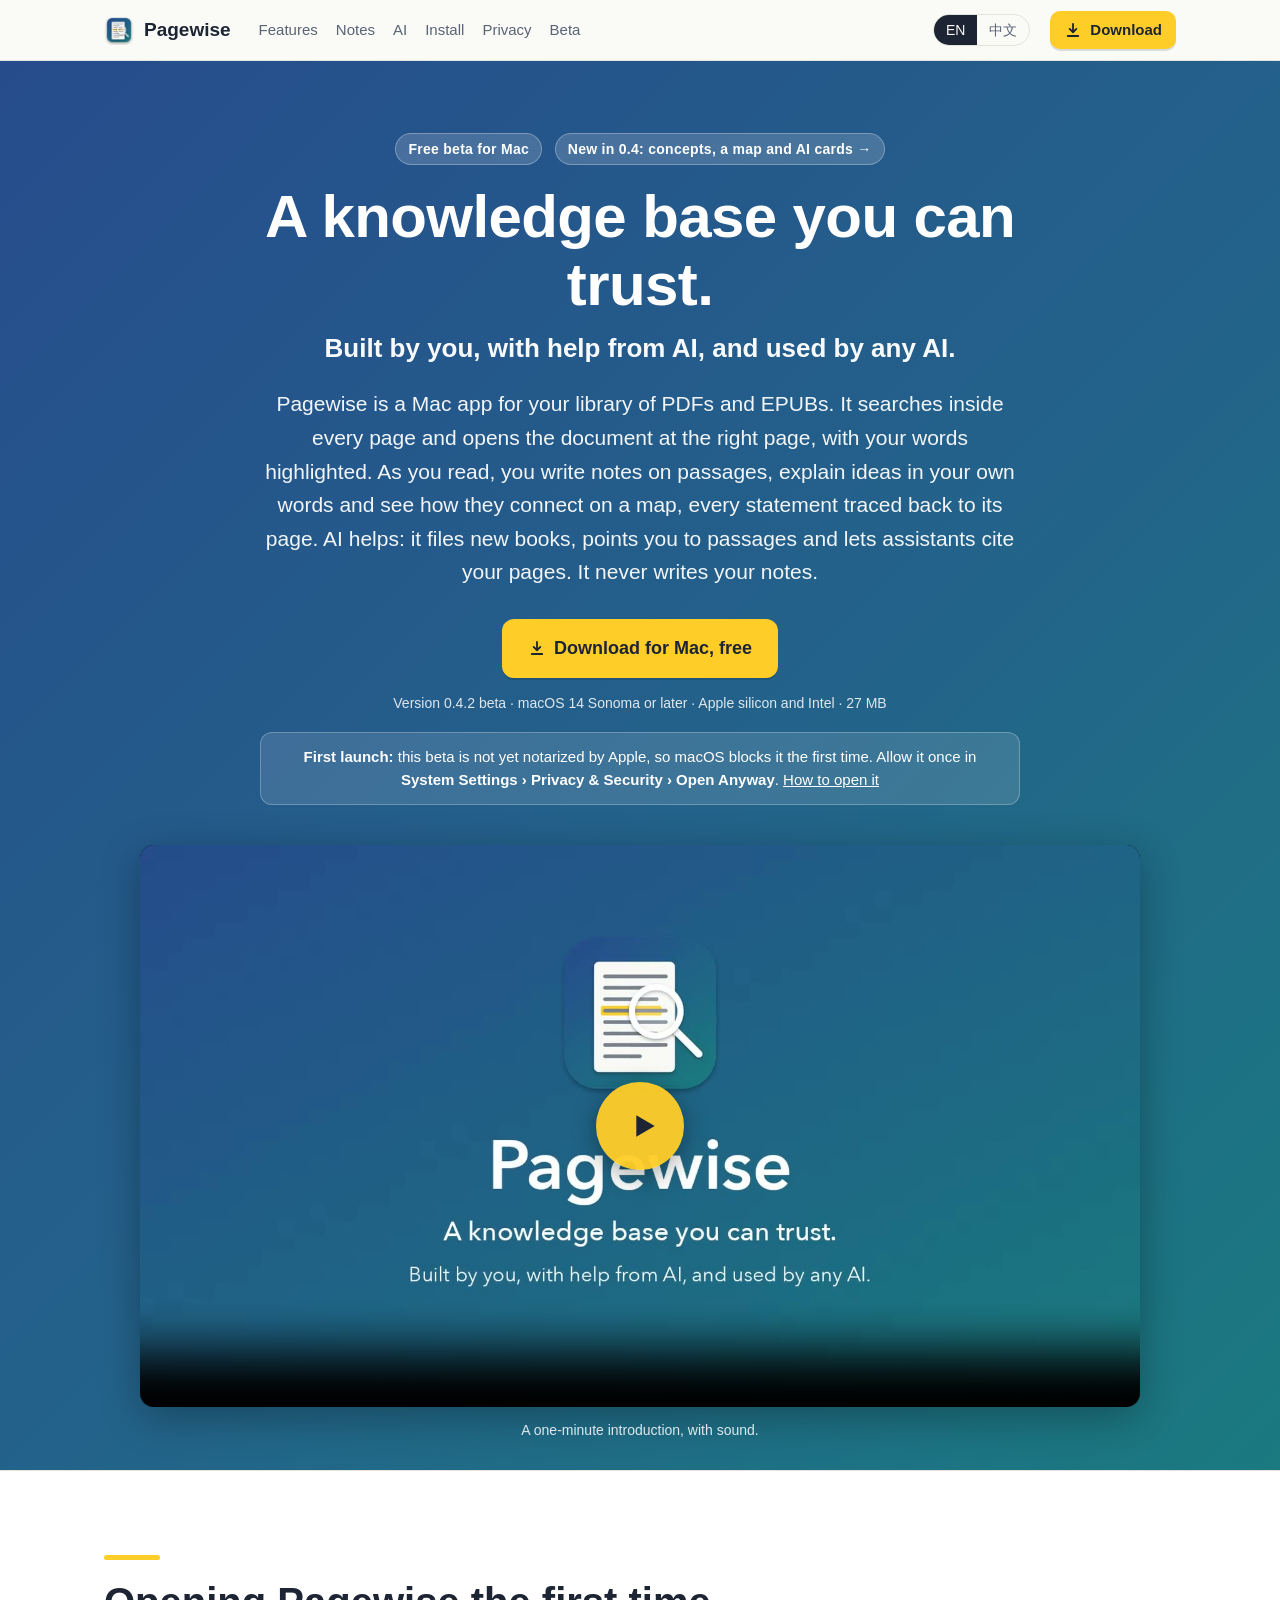
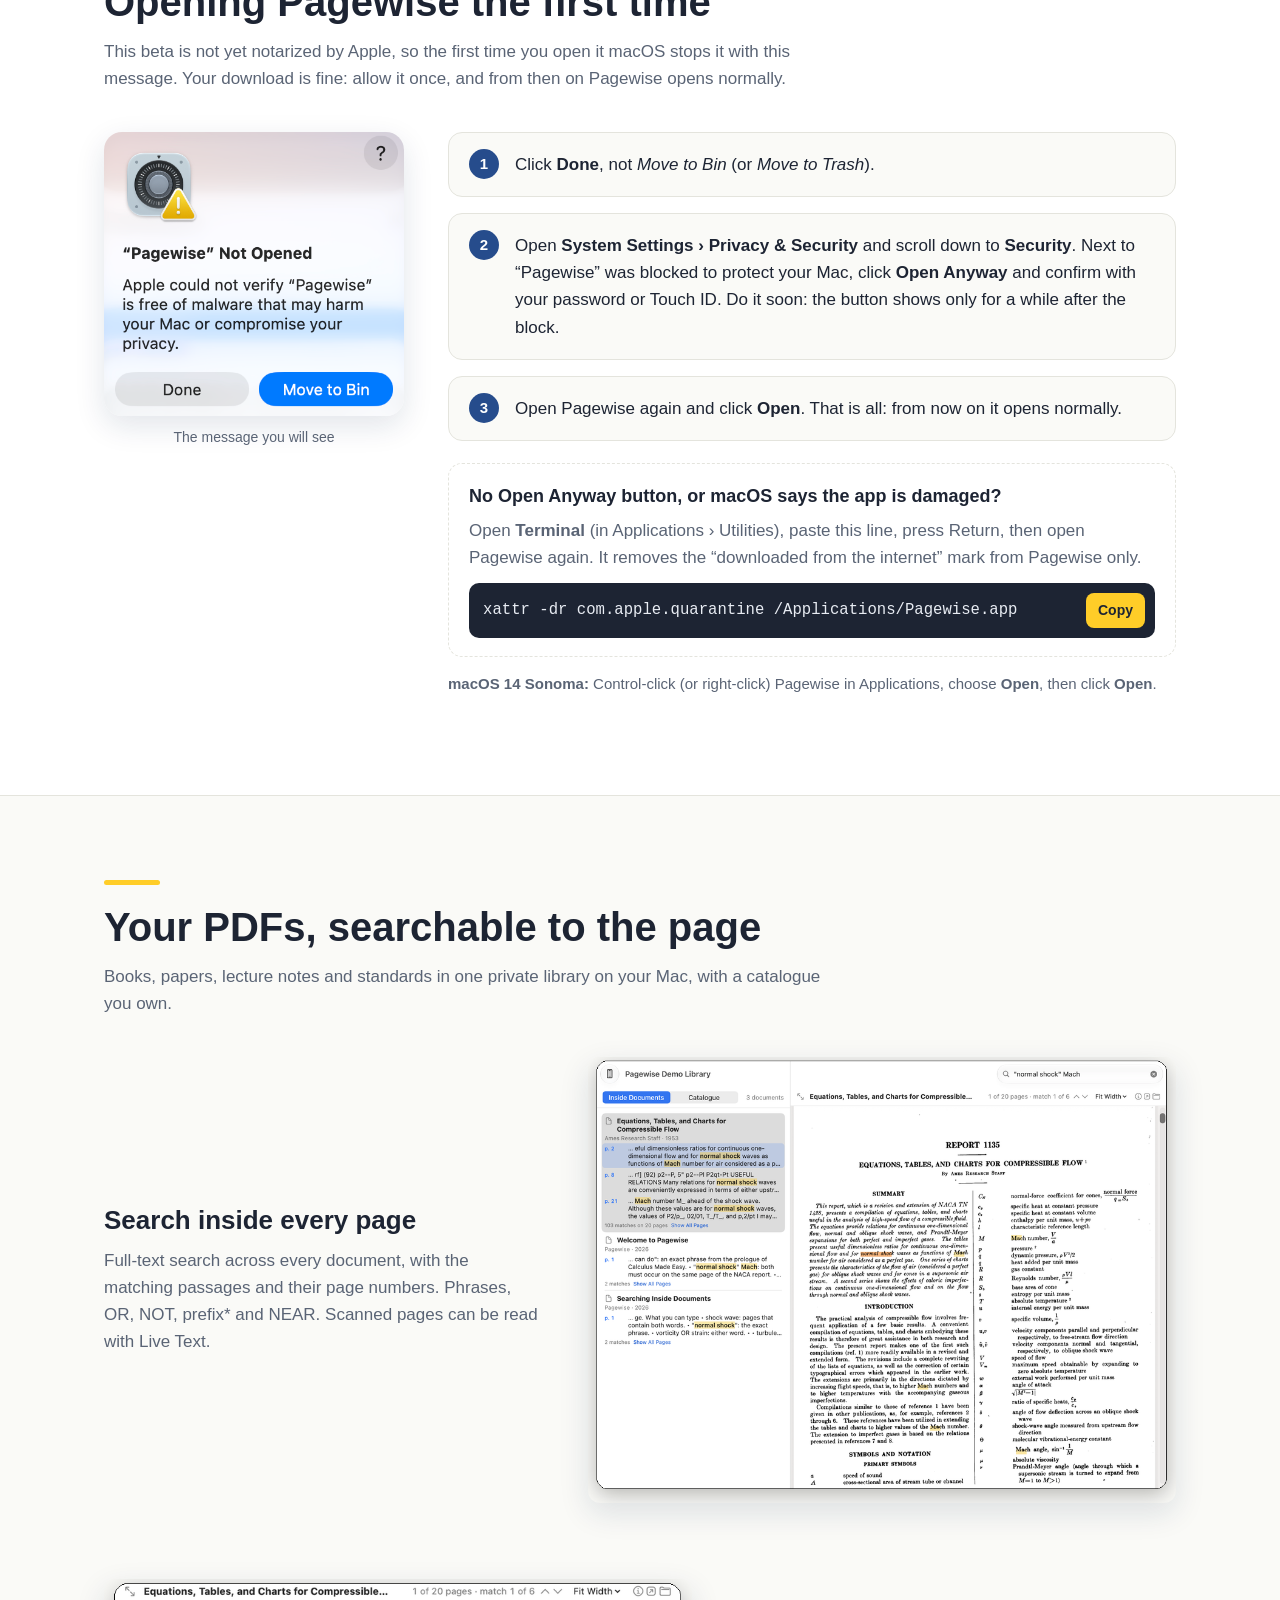
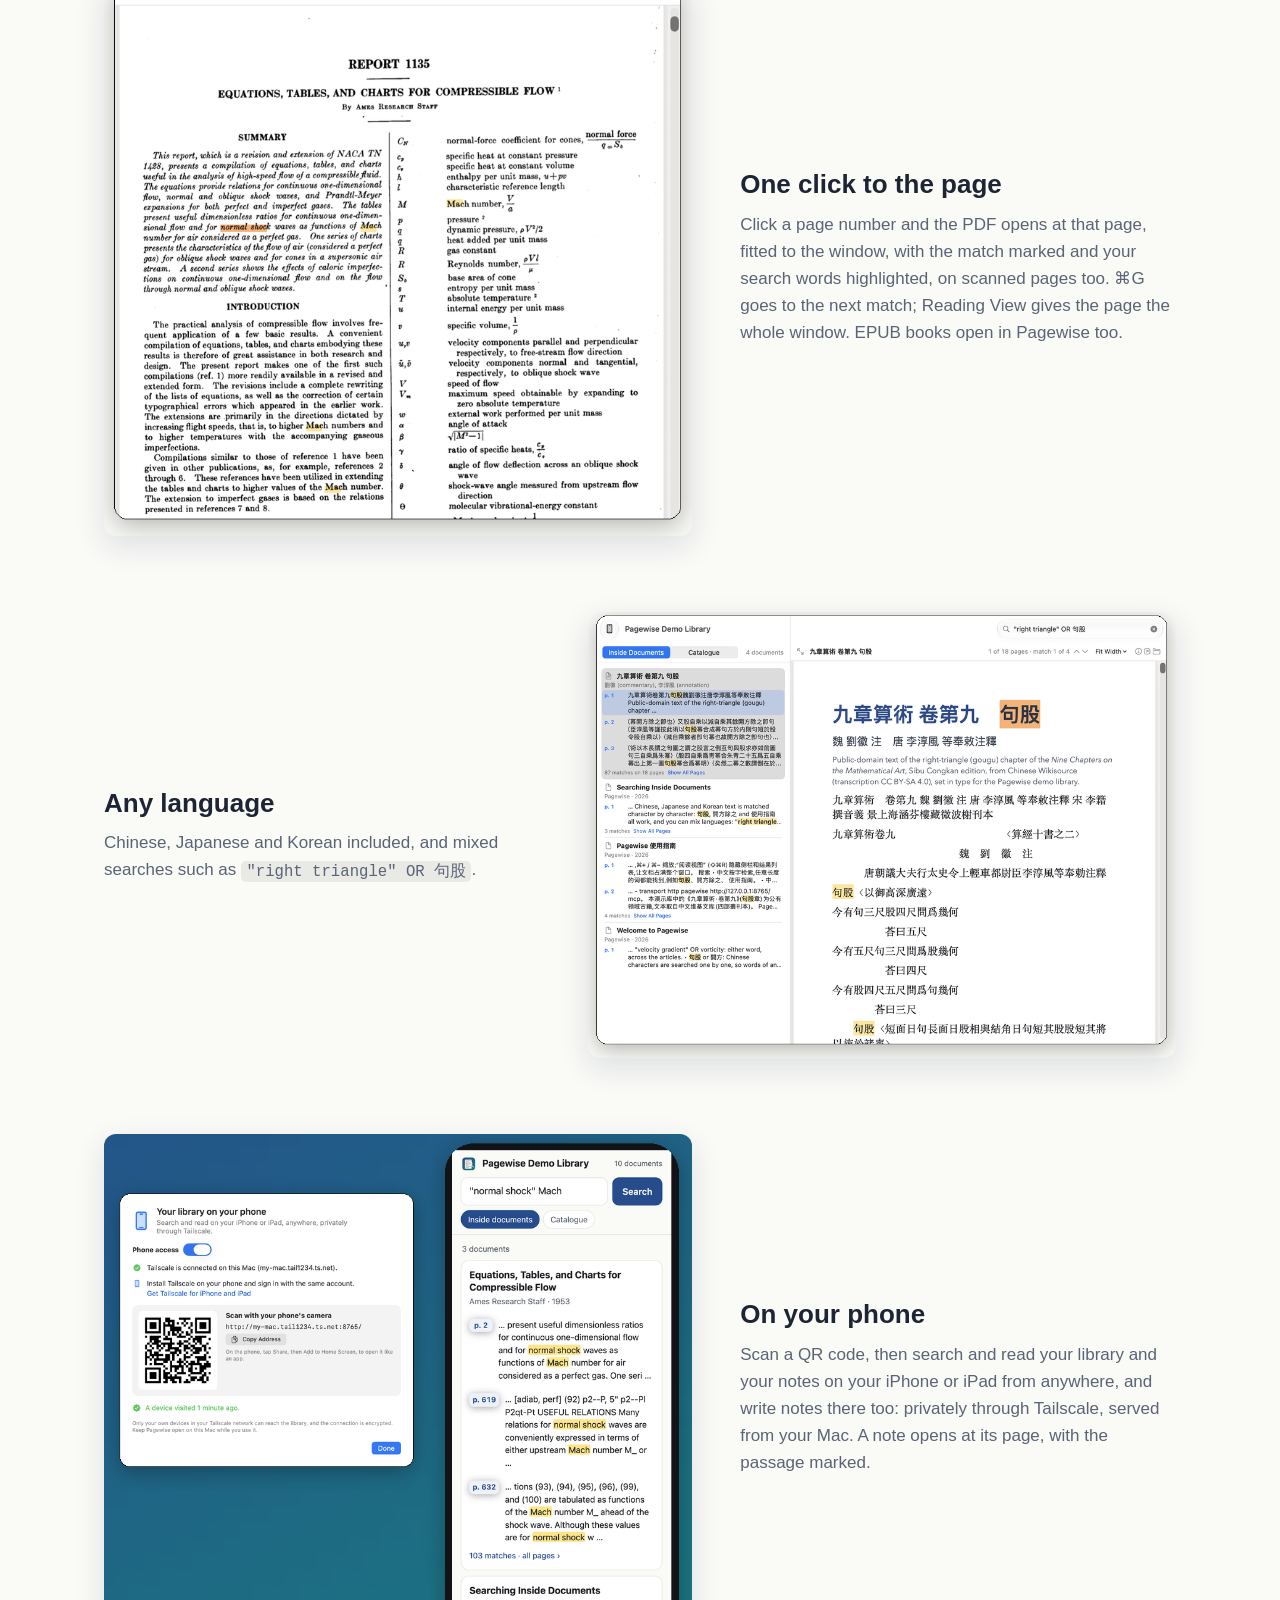
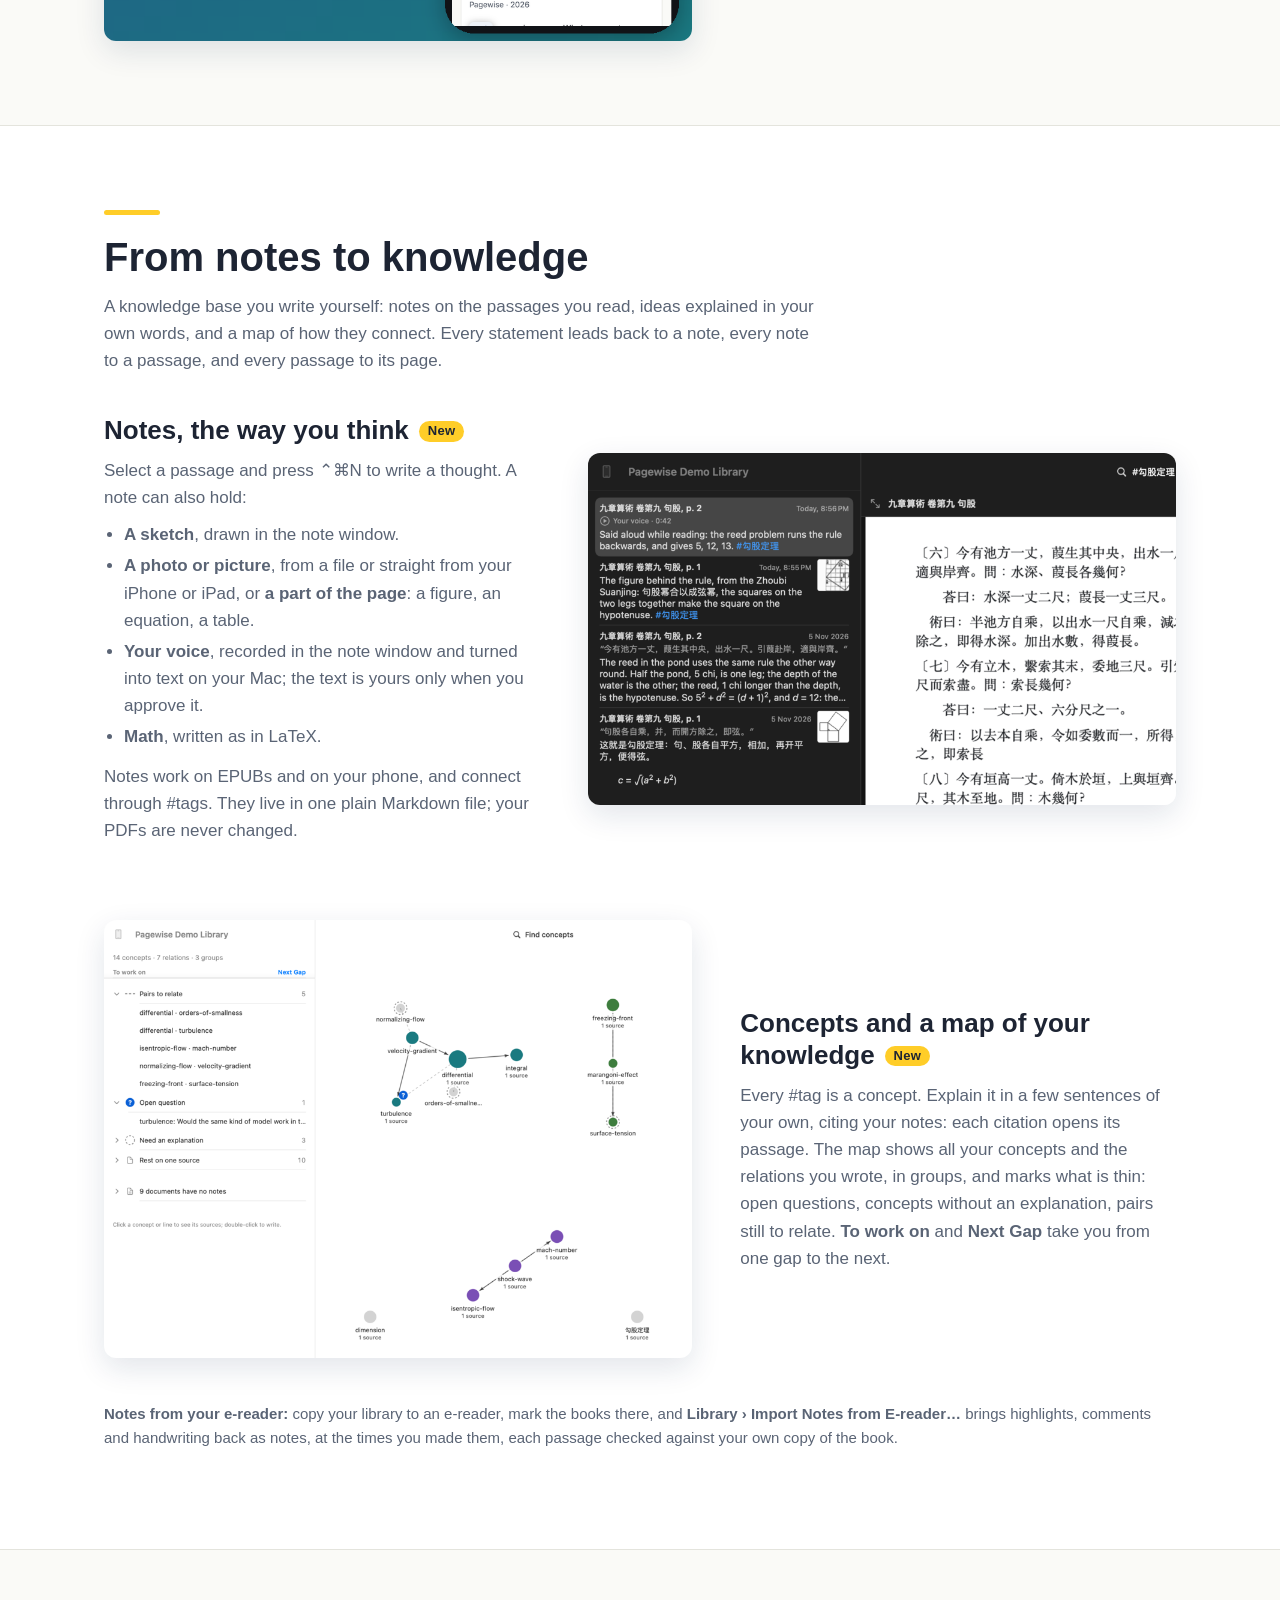
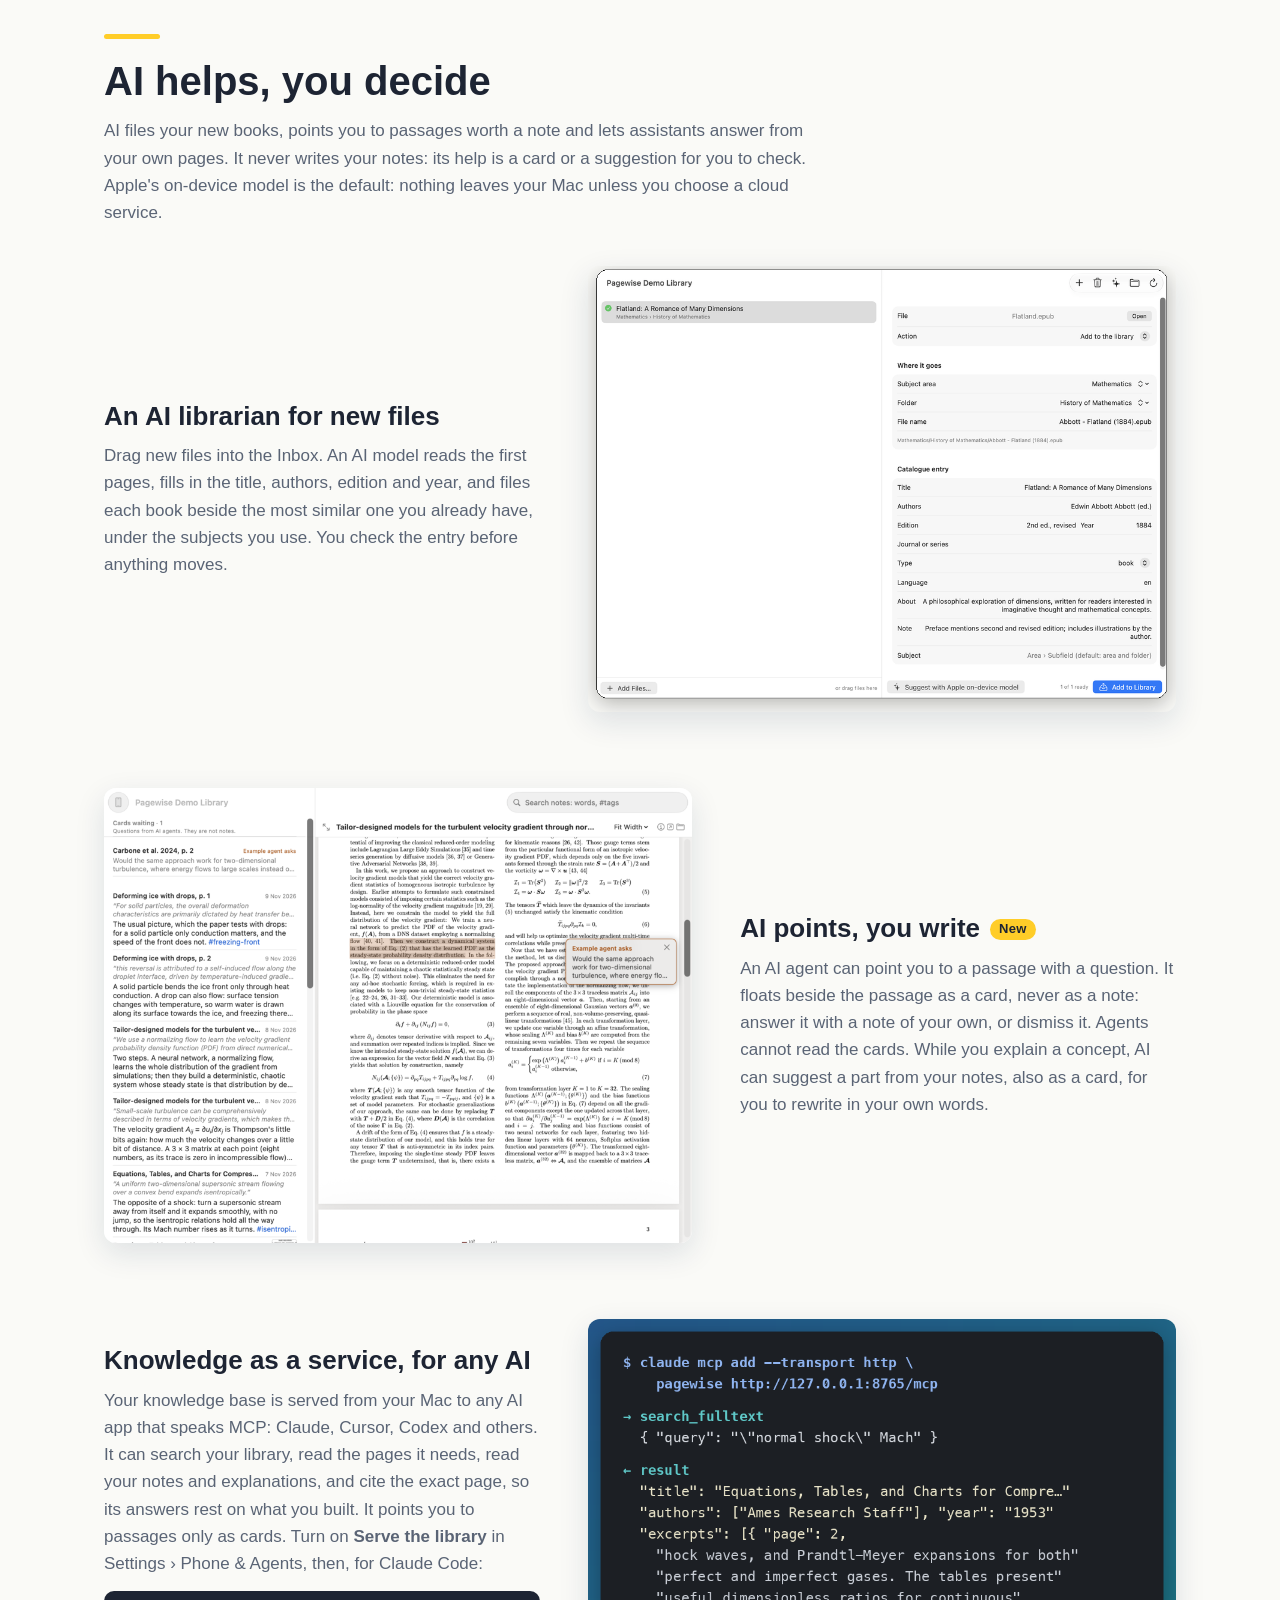
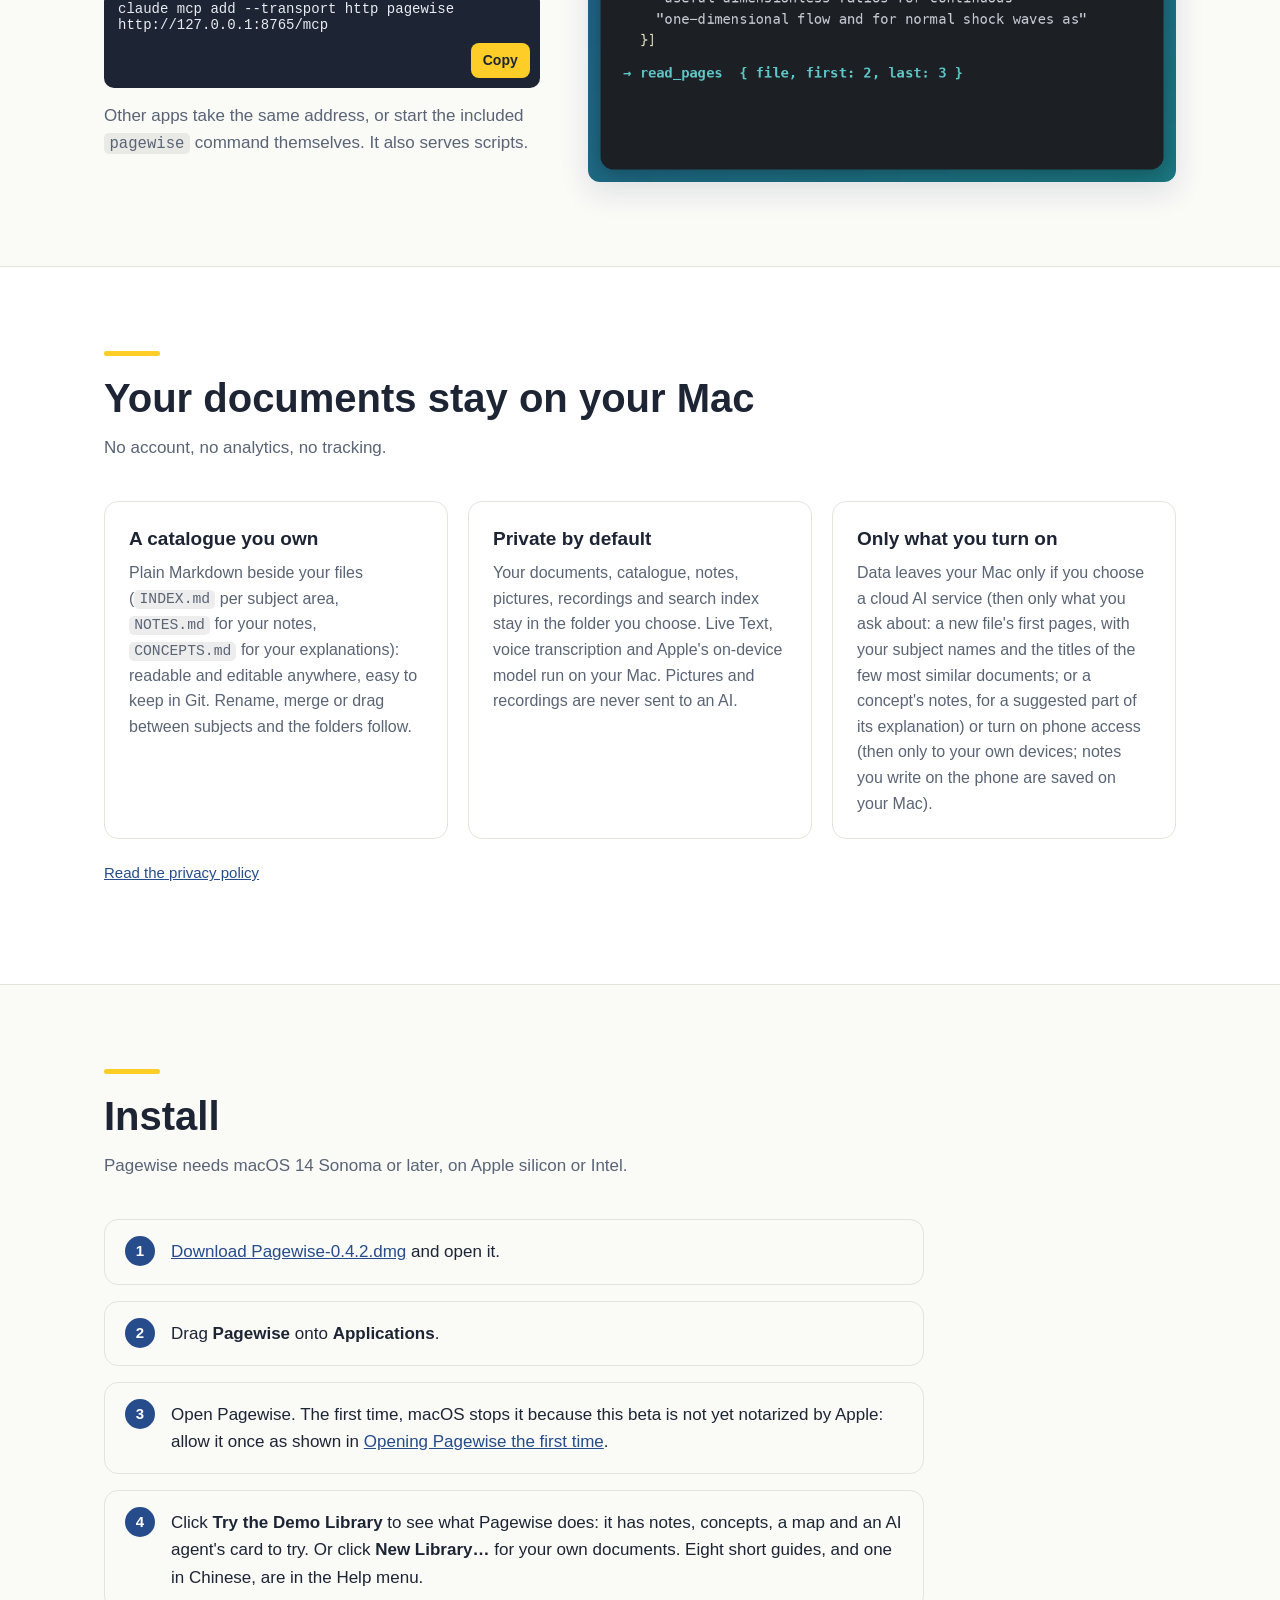
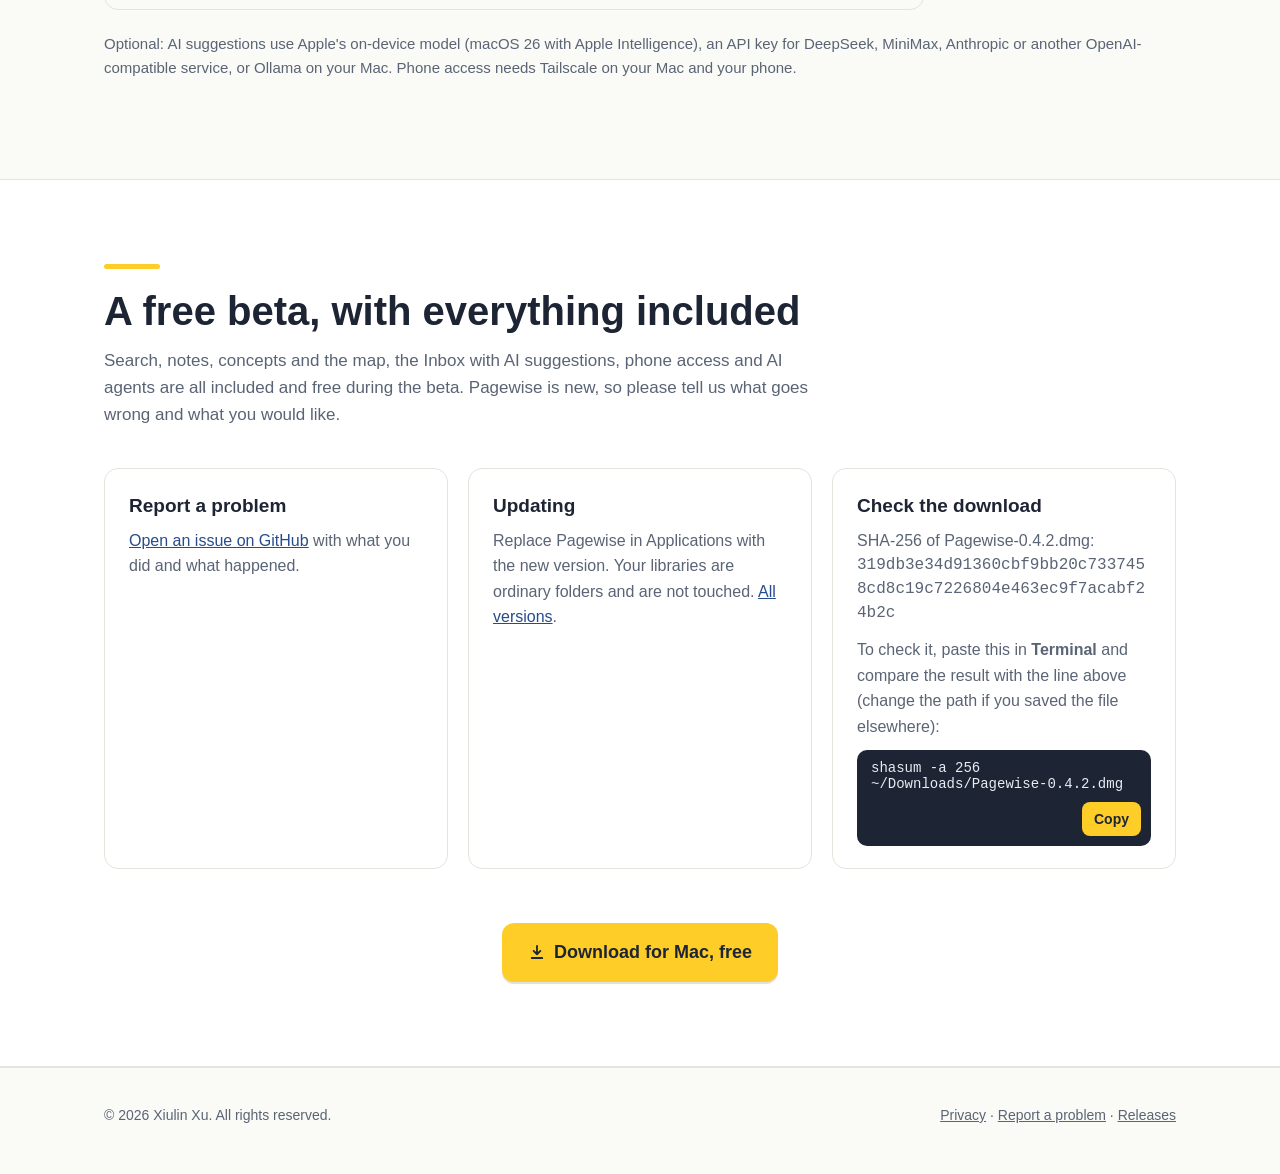
==== index.html @ 561f7417 "Pagewise 0.4.2: download links, version and SHA-256 Co-Authored-By: Claude Opus 5.5 <noreply@anthrop" ====
<!doctype html>
<html lang="en">
<head>
<meta charset="utf-8">
<meta name="viewport" content="width=device-width, initial-scale=1">
<title>Pagewise: a knowledge base you can trust</title>
<meta name="title-en" content="Pagewise: a knowledge base you can trust">
<meta name="title-zh" content="Pagewise：一个值得信赖的知识库">
<meta name="description" content="A free Mac app (beta) for your library of PDFs and EPUBs: search inside every page, write notes on passages, explain ideas in your own words and see them connect on a map, every statement traced to its page. AI helps, but never writes your notes.">
<meta property="og:title" content="Pagewise: a knowledge base you can trust">
<meta property="og:description" content="A free Mac app (beta) for your library of PDFs: search inside every page, write notes, explain ideas in your own words and see them connect on a map. AI helps, but never writes your notes.">
<meta property="og:image" content="https://xxln.github.io/pagewise-app/assets/social-card.png">
<meta property="og:url" content="https://xxln.github.io/pagewise-app/">
<meta name="twitter:card" content="summary_large_image">
<link rel="icon" type="image/png" href="assets/icon-256.png">
<link rel="apple-touch-icon" href="assets/icon-256.png">
<link rel="stylesheet" href="assets/site.css">
<script src="assets/site.js"></script>
</head>
<body>

<header class="top">
  <div class="wrap">
    <a class="brand" href="#"><img src="assets/icon-256.png" alt="">Pagewise</a>
    <nav class="links">
      <a href="#features"><span class="en">Features</span><span class="zh">功能</span></a>
      <a href="#knowledge"><span class="en">Notes</span><span class="zh">笔记</span></a>
      <a href="#ai"><span class="en">AI</span><span class="zh">AI</span></a>
      <a href="#install"><span class="en">Install</span><span class="zh">安装</span></a>
      <a href="#privacy"><span class="en">Privacy</span><span class="zh">隐私</span></a>
      <a href="#beta"><span class="en">Beta</span><span class="zh">测试版</span></a>
    </nav>
    <span class="spacer"></span>
    <span class="lang" role="group" aria-label="Language">
      <button type="button" data-lang="en" aria-pressed="true">EN</button>
      <button type="button" data-lang="zh" aria-pressed="false">中文</button>
    </span>
    <a class="btn" href="https://github.com/xxln/pagewise-app/releases/download/v0.4.2/Pagewise-0.4.2.dmg">
      <svg viewBox="0 0 24 24" fill="none" stroke="currentColor" stroke-width="2.4" stroke-linecap="round" stroke-linejoin="round" aria-hidden="true"><path d="M12 4v11m0 0-4.5-4.5M12 15l4.5-4.5M5 20h14"/></svg>
      <span class="label"><span class="en">Download</span><span class="zh">下载</span></span>
    </a>
  </div>
</header>

<div class="hero">
  <div class="wrap">
    <span class="pill"><span class="en">Free beta for Mac</span><span class="zh">Mac 免费测试版</span></span>
    <a class="pill link" href="#knowledge"><span class="en">New in 0.4: concepts, a map and AI cards →</span><span class="zh">0.4 新功能：概念、知识地图和 AI 卡片 →</span></a>
    <h1>
      <span class="en">A knowledge base you can trust.</span>
      <span class="zh">一个值得信赖的知识库。</span>
    </h1>
    <p class="tagline">
      <span class="en">Built by you, with help from AI, and used by any AI.</span>
      <span class="zh">由你亲手建立，AI 从旁协助，任何 AI 都能使用。</span>
    </p>
    <p class="lead">
      <span class="en">Pagewise is a Mac app for your library of PDFs and EPUBs. It searches inside every page and opens the document at the right page, with your words highlighted. As you read, you write notes on passages, explain ideas in your own words and see how they connect on a map, every statement traced back to its page. AI helps: it files new books, points you to passages and lets assistants cite your pages. It never writes your notes.</span>
      <span class="zh">Pagewise 是一款管理 PDF 和 EPUB 资料库的 Mac 应用：在每一页里全文搜索，点一下就打开到那一页，搜索词高亮显示。阅读时，你在原文旁写下笔记，用自己的话解释概念，在一张地图上看到它们如何相连，每一句话都能追溯到原文那一页。AI 只是协助：为新书编目、把你引向值得一读的段落、让 AI 助手引用你的书页，但从不替你写笔记。</span>
    </p>
    <a class="btn big" href="https://github.com/xxln/pagewise-app/releases/download/v0.4.2/Pagewise-0.4.2.dmg">
      <svg viewBox="0 0 24 24" fill="none" stroke="currentColor" stroke-width="2.4" stroke-linecap="round" stroke-linejoin="round" aria-hidden="true"><path d="M12 4v11m0 0-4.5-4.5M12 15l4.5-4.5M5 20h14"/></svg>
      <span class="en">Download for Mac, free</span><span class="zh">免费下载 Mac 版</span>
    </a>
    <p class="meta">
      <span class="en">Version 0.4.2 beta · macOS 14 Sonoma or later · Apple silicon and Intel · 27 MB</span>
      <span class="zh">版本 0.4.2 测试版 · macOS 14 或更高版本 · Apple 芯片和 Intel · 27 MB</span>
    </p>
    <p class="notice">
      <span class="en"><b>First launch:</b> this beta is not yet notarized by Apple, so macOS blocks it the first time. Allow it once in <b>System Settings › Privacy &amp; Security › Open Anyway</b>. <a href="#open">How to open it</a></span>
      <span class="zh"><b>第一次打开：</b>这个测试版还没有经过 Apple 公证，macOS 第一次会阻止它打开。请在 <b>系统设置 › 隐私与安全性 › 仍要打开</b> 允许一次。<a href="#open">怎么打开</a></span>
    </p>
    <div class="video">
      <video id="intro" poster="assets/intro-poster.jpg" controls playsinline preload="metadata"
             aria-label="A one-minute introduction to Pagewise, with narration">
        <source src="assets/intro.mp4" type="video/mp4">
      </video>
      <button type="button" class="play" aria-label="Play the introduction">
        <svg viewBox="0 0 24 24" aria-hidden="true"><path d="M8 5.5v13l11-6.5z" fill="currentColor"/></svg>
      </button>
    </div>
    <p class="caption"><span class="en">A one-minute introduction, with sound.</span><span class="zh">一分钟介绍视频（英文讲解）。</span></p>
  </div>
</div>

<section id="open" class="alt">
  <div class="wrap">
    <div class="bar"></div>
    <h2><span class="en">Opening Pagewise the first time</span><span class="zh">第一次打开 Pagewise</span></h2>
    <p class="sub">
      <span class="en">This beta is not yet notarized by Apple, so the first time you open it macOS stops it with this message. Your download is fine: allow it once, and from then on Pagewise opens normally.</span>
      <span class="zh">这个测试版还没有经过 Apple 公证，所以第一次打开时，macOS 会显示下面这个提示并阻止它。下载的文件没有问题：允许一次，之后 Pagewise 就能正常打开。</span>
    </p>
    <div class="open-grid">
      <figure class="dialog">
        <img src="assets/macos-not-opened.png" width="492" height="466" loading="lazy"
             alt="macOS message: “Pagewise” Not Opened. Apple could not verify “Pagewise” is free of malware. Buttons: Done, Move to Bin.">
        <figcaption><span class="en">The message you will see</span><span class="zh">你会看到的提示</span></figcaption>
      </figure>
      <div>
        <ol class="steps">
          <li><span class="en">Click <b>Done</b>, not <i>Move to Bin</i> (or <i>Move to Trash</i>).</span>
              <span class="zh">点“完成”，不要点“移到废纸篓”。</span></li>
          <li><span class="en">Open <b>System Settings › Privacy &amp; Security</b> and scroll down to <b>Security</b>. Next to “Pagewise” was blocked to protect your Mac, click <b>Open Anyway</b> and confirm with your password or Touch ID. Do it soon: the button shows only for a while after the block.</span>
              <span class="zh">打开“系统设置 › 隐私与安全性”，向下滚动到“安全性”。在 Pagewise 被阻止的提示旁边点“仍要打开”，用密码或触控 ID 确认。请尽快操作：这个按钮只在被阻止后的一段时间内显示。</span></li>
          <li><span class="en">Open Pagewise again and click <b>Open</b>. That is all: from now on it opens normally.</span>
              <span class="zh">再次打开 Pagewise，点“打开”。这样就好了，之后都能正常打开。</span></li>
        </ol>
        <div class="fallback">
          <h3><span class="en">No Open Anyway button, or macOS says the app is damaged?</span><span class="zh">找不到“仍要打开”，或者提示应用“已损坏”？</span></h3>
          <p><span class="en">Open <b>Terminal</b> (in Applications › Utilities), paste this line, press Return, then open Pagewise again. It removes the “downloaded from the internet” mark from Pagewise only.</span>
             <span class="zh">打开“终端”（在“应用程序 › 实用工具”里），粘贴下面这一行并按回车，然后再打开 Pagewise。它只去掉 Pagewise 的“从互联网下载”标记。</span></p>
          <div class="cmd">
            <code id="unquarantine">xattr -dr com.apple.quarantine /Applications/Pagewise.app</code>
            <button type="button" class="copy" data-copy="unquarantine"><span class="en">Copy</span><span class="zh">复制</span></button>
          </div>
        </div>
        <p class="note"><span class="en"><b>macOS 14 Sonoma:</b> Control-click (or right-click) Pagewise in Applications, choose <b>Open</b>, then click <b>Open</b>.</span>
           <span class="zh"><b>macOS 14：</b>在“应用程序”中按住 Control 点按（或右键点按）Pagewise，选“打开”，再点“打开”。</span></p>
      </div>
    </div>
  </div>
</section>

<section id="features">
  <div class="wrap">
    <div class="bar"></div>
    <h2><span class="en">Your PDFs, searchable to the page</span><span class="zh">你的 PDF，搜到每一页</span></h2>
    <p class="sub">
      <span class="en">Books, papers, lecture notes and standards in one private library on your Mac, with a catalogue you own.</span>
      <span class="zh">书、论文、讲义、标准，都放进你 Mac 上的私人资料库，目录完全归你所有。</span>
    </p>

    <div class="features">
    <div class="feature">
      <div class="text">
        <h3><span class="en">Search inside every page</span><span class="zh">每一页都能搜</span></h3>
        <p><span class="en">Full-text search across every document, with the matching passages and their page numbers. Phrases, OR, NOT, prefix* and NEAR. Scanned pages can be read with Live Text.</span>
           <span class="zh">在所有文档里全文搜索，列出命中的段落和页码。支持短语、OR、NOT、前缀* 和 NEAR。扫描版的页面可以用“实况文本”识别。</span></p>
      </div>
      <img class="shot" src="assets/1-search.png" alt="Search results with highlighted passages and page numbers" loading="lazy" width="969" height="734">
    </div>

    <div class="feature">
      <div class="text">
        <h3><span class="en">One click to the page</span><span class="zh">一点就到那一页</span></h3>
        <p><span class="en">Click a page number and the PDF opens at that page, fitted to the window, with the match marked and your search words highlighted, on scanned pages too. ⌘G goes to the next match; Reading View gives the page the whole window. EPUB books open in Pagewise too.</span>
           <span class="zh">点击页码，PDF 就在那一页打开，页面适合窗口宽度，当前命中标出、搜索词高亮显示，扫描页也一样。⌘G 跳到下一个命中；“阅读视图”让页面占满整个窗口。EPUB 电子书也能在 Pagewise 里直接阅读。</span></p>
      </div>
      <img class="shot" src="assets/2-page.png" alt="A PDF opened at the matching page with the search words highlighted" loading="lazy" width="811" height="769">
    </div>

    <div class="feature">
      <div class="text">
        <h3><span class="en">Any language</span><span class="zh">任何语言</span></h3>
        <p><span class="en">Chinese, Japanese and Korean included, and mixed searches such as <code>"right triangle" OR 句股</code>.</span>
           <span class="zh">中文、日文、韩文都能搜，也能中英混合搜索，例如 <code>"right triangle" OR 句股</code>。</span></p>
      </div>
      <img class="shot" src="assets/3-languages.png" alt="Searching a classical Chinese text" loading="lazy" width="989" height="749">
    </div>

    <div class="feature">
      <div class="text">
        <h3><span class="en">On your phone</span><span class="zh">在手机上用</span></h3>
        <p><span class="en">Scan a QR code, then search and read your library and your notes on your iPhone or iPad from anywhere, and write notes there too: privately through Tailscale, served from your Mac. A note opens at its page, with the passage marked.</span>
           <span class="zh">扫一个二维码，就能在 iPhone 或 iPad 上随时随地搜索和阅读你的资料库和笔记，也能在手机上写笔记：通过 Tailscale 私密连接，由你的 Mac 提供服务。点一条笔记，就打开那一页并标出原文。</span></p>
      </div>
      <img class="shot dark" src="assets/5-phone.png" alt="Phone access set-up and search on an iPhone" loading="lazy" width="940" height="810">
    </div>

    </div>
  </div>
</section>

<section id="knowledge" class="alt">
  <div class="wrap">
    <div class="bar"></div>
    <h2><span class="en">From notes to knowledge</span><span class="zh">从笔记到知识</span></h2>
    <p class="sub">
      <span class="en">A knowledge base you write yourself: notes on the passages you read, ideas explained in your own words, and a map of how they connect. Every statement leads back to a note, every note to a passage, and every passage to its page.</span>
      <span class="zh">由你自己写成的知识库：在读到的原文旁写笔记，用自己的话解释概念，再用一张地图看清它们如何相连。每一句话都能追溯到一条笔记，每条笔记追溯到一段原文，每段原文追溯到它的那一页。</span>
    </p>

    <div class="features">
    <div class="feature">
      <div class="text">
        <h3><span class="en">Notes, the way you think</span><span class="zh">笔记，按你的方式</span><span class="new"><span class="en">New</span><span class="zh">新</span></span></h3>
        <p><span class="en">Select a passage and press ⌃⌘N to write a thought. A note can also hold:</span>
           <span class="zh">选中一段文字，按 ⌃⌘N 写下想法。一条笔记还可以包含：</span></p>
        <ul class="kinds">
          <li><span class="en"><b>A sketch</b>, drawn in the note window.</span><span class="zh"><b>草图</b>：在笔记窗口里直接画。</span></li>
          <li><span class="en"><b>A photo or picture</b>, from a file or straight from your iPhone or iPad, or <b>a part of the page</b>: a figure, an equation, a table.</span><span class="zh"><b>照片或图片</b>：来自文件，或直接用 iPhone、iPad 拍摄；也可以截取<b>页面的一部分</b>：一张图、一个公式、一张表。</span></li>
          <li><span class="en"><b>Your voice</b>, recorded in the note window and turned into text on your Mac; the text is yours only when you approve it.</span><span class="zh"><b>你的声音</b>：在笔记窗口里录音，在你的 Mac 上转写成文字；经你确认后，文字才成为你的笔记。</span></li>
          <li><span class="en"><b>Math</b>, written as in LaTeX.</span><span class="zh"><b>数学公式</b>：按 LaTeX 书写。</span></li>
        </ul>
        <p><span class="en">Notes work on EPUBs and on your phone, and connect through #tags. They live in one plain Markdown file; your PDFs are never changed.</span>
           <span class="zh">EPUB 和手机上也能写笔记，#标签 把它们连起来。所有笔记保存在一个纯 Markdown 文件里，PDF 本身不会被修改。</span></p>
      </div>
      <img class="shot dark" src="assets/7-notes.png" alt="Notes of every kind: a voice note with its play button, a note with a picture, a note with math, and a note with a sketch, beside the page they were written on" loading="lazy" width="980" height="586">
    </div>

    <div class="feature">
      <div class="text">
        <h3><span class="en">Concepts and a map of your knowledge</span><span class="zh">概念与知识地图</span><span class="new"><span class="en">New</span><span class="zh">新</span></span></h3>
        <p><span class="en">Every #tag is a concept. Explain it in a few sentences of your own, citing your notes: each citation opens its passage. The map shows all your concepts and the relations you wrote, in groups, and marks what is thin: open questions, concepts without an explanation, pairs still to relate. <b>To work on</b> and <b>Next Gap</b> take you from one gap to the next.</span>
           <span class="zh">每个 #标签 都是一个概念。用几句自己的话解释它，并引用你的笔记：每条引用都能打开原文。地图显示你的全部概念和你写下的关系，同组同色，并标出理解薄弱之处：尚待回答的问题、还没有解释的概念、尚未写明关系的概念对。“To work on”和“Next Gap”带你逐个处理。</span></p>
      </div>
      <img class="shot" src="assets/8-map.png" alt="The map of concepts in three coloured groups, with the To work on list beside it" loading="lazy" width="980" height="730">
    </div>
    </div>
    <p class="note" style="margin-top:44px">
      <span class="en"><b>Notes from your e-reader:</b> copy your library to an e-reader, mark the books there, and <b>Library › Import Notes from E-reader…</b> brings highlights, comments and handwriting back as notes, at the times you made them, each passage checked against your own copy of the book.</span>
      <span class="zh"><b>从电子阅读器带回笔记：</b>把资料库复制到电子阅读器上，在那里标注，再用“Library › Import Notes from E-reader…”把高亮、批注和手写内容带回来，成为带有原始时间的笔记，每段原文都在你自己的那本书里核对过。</span>
    </p>
  </div>
</section>

<section id="ai">
  <div class="wrap">
    <div class="bar"></div>
    <h2><span class="en">AI helps, you decide</span><span class="zh">AI 协助，由你决定</span></h2>
    <p class="sub">
      <span class="en">AI files your new books, points you to passages worth a note and lets assistants answer from your own pages. It never writes your notes: its help is a card or a suggestion for you to check. Apple's on-device model is the default: nothing leaves your Mac unless you choose a cloud service.</span>
      <span class="zh">AI 帮你给新书编目，把你引向值得写笔记的段落，还让 AI 助手根据你自己的书页回答问题。它从不替你写笔记：它的帮助总是一张卡片或一条建议，由你来核对。默认使用 Apple 本机模型：除非你选择云端服务，否则数据不会离开你的 Mac。</span>
    </p>

    <div class="features">
    <div class="feature">
      <div class="text">
        <h3><span class="en">An AI librarian for new files</span><span class="zh">新文件交给 AI 编目</span></h3>
        <p><span class="en">Drag new files into the Inbox. An AI model reads the first pages, fills in the title, authors, edition and year, and files each book beside the most similar one you already have, under the subjects you use. You check the entry before anything moves.</span>
           <span class="zh">把新文件拖进收件箱。AI 模型阅读前几页，填好书名、作者、版次和年份，并把每本书放到你库里最相似的那本书旁边，沿用你已有的学科。文件移动之前，你都可以检查条目。</span></p>
      </div>
      <img class="shot" src="assets/4-inbox.png" alt="The Inbox with a suggested catalogue entry" loading="lazy" width="989" height="749">
    </div>

    <div class="feature">
      <div class="text">
        <h3><span class="en">AI points, you write</span><span class="zh">AI 指出，由你来写</span><span class="new"><span class="en">New</span><span class="zh">新</span></span></h3>
        <p><span class="en">An AI agent can point you to a passage with a question. It floats beside the passage as a card, never as a note: answer it with a note of your own, or dismiss it. Agents cannot read the cards. While you explain a concept, AI can suggest a part from your notes, also as a card, for you to rewrite in your own words.</span>
           <span class="zh">AI 助手可以把你引向一段原文，并提出一个问题。它显示为浮在原文旁的一张卡片，而不是笔记：你可以用自己的笔记回答它，或者把它关掉。AI 助手读不到这些卡片。你解释一个概念时，AI 也可以根据你的笔记建议其中的一部分，同样显示为卡片，由你用自己的话重写。</span></p>
      </div>
      <img class="shot" src="assets/9-cards.png" alt="An AI agent's card floating beside its passage on a PDF page, with the question it asks" loading="lazy" width="980" height="758">
    </div>

    <div class="feature">
      <div class="text">
        <h3><span class="en">Knowledge as a service, for any AI</span><span class="zh">知识即服务，任何 AI 都能用</span></h3>
        <p><span class="en">Your knowledge base is served from your Mac to any AI app that speaks MCP: Claude, Cursor, Codex and others. It can search your library, read the pages it needs, read your notes and explanations, and cite the exact page, so its answers rest on what you built. It points you to passages only as cards. Turn on <b>Serve the library</b> in Settings › Phone &amp; Agents, then, for Claude Code:</span>
           <span class="zh">你的知识库由你的 Mac 提供给任何支持 MCP 的 AI 应用：Claude、Cursor、Codex 等。它能搜索你的资料库、阅读需要的页面、读你的笔记和解释，并注明出处到页，让它的回答建立在你亲手建立的知识之上。它只能以卡片的形式把你引向某段原文。在“设置 › Phone &amp; Agents”中打开 <b>Serve the library</b>，然后在 Claude Code 中运行：</span></p>
        <div class="cmd">
          <code id="mcp">claude mcp add --transport http pagewise http://127.0.0.1:8765/mcp</code>
          <button type="button" class="copy" data-copy="mcp"><span class="en">Copy</span><span class="zh">复制</span></button>
        </div>
        <p><span class="en">Other apps take the same address, or start the included <code>pagewise</code> command themselves. It also serves scripts.</span>
           <span class="zh">其他应用填写同一个地址即可，也可以自己启动附带的 <code>pagewise</code> 命令；脚本同样可以使用它。</span></p>
      </div>
      <img class="shot dark" src="assets/6-agents.png" alt="An AI assistant calling Pagewise's search tool" loading="lazy" width="940" height="740">
    </div>
    </div>
  </div>
</section>

<section id="privacy" class="alt">
  <div class="wrap">
    <div class="bar"></div>
    <h2><span class="en">Your documents stay on your Mac</span><span class="zh">你的文档留在你的 Mac 上</span></h2>
    <p class="sub"><span class="en">No account, no analytics, no tracking.</span><span class="zh">无需账号，没有统计，不追踪。</span></p>
    <div class="cards">
      <div class="card">
        <h3><span class="en">A catalogue you own</span><span class="zh">目录归你所有</span></h3>
        <p><span class="en">Plain Markdown beside your files (<code>INDEX.md</code> per subject area, <code>NOTES.md</code> for your notes, <code>CONCEPTS.md</code> for your explanations): readable and editable anywhere, easy to keep in Git. Rename, merge or drag between subjects and the folders follow.</span>
           <span class="zh">纯 Markdown 文件就放在你的文件旁边（每个学科一个 <code>INDEX.md</code>，笔记在 <code>NOTES.md</code>，概念解释在 <code>CONCEPTS.md</code>）：任何地方都能读、能改，也方便用 Git 保存。在学科之间重命名、合并或拖动，文件夹也跟着改。</span></p>
      </div>
      <div class="card">
        <h3><span class="en">Private by default</span><span class="zh">默认就是私密的</span></h3>
        <p><span class="en">Your documents, catalogue, notes, pictures, recordings and search index stay in the folder you choose. Live Text, voice transcription and Apple's on-device model run on your Mac. Pictures and recordings are never sent to an AI.</span>
           <span class="zh">文档、目录、笔记、图片、录音和搜索索引都留在你选择的文件夹里。“实况文本”、语音转写和 Apple 本机模型都在你的 Mac 上运行。图片和录音从不发送给 AI。</span></p>
      </div>
      <div class="card">
        <h3><span class="en">Only what you turn on</span><span class="zh">只在你开启时</span></h3>
        <p><span class="en">Data leaves your Mac only if you choose a cloud AI service (then only what you ask about: a new file's first pages, with your subject names and the titles of the few most similar documents; or a concept's notes, for a suggested part of its explanation) or turn on phone access (then only to your own devices; notes you write on the phone are saved on your Mac).</span>
           <span class="zh">只有你选用云端 AI 服务（只发送你所询问的内容：新文件的前几页，以及学科名称和最相似的几本文档的标题；或在你请 AI 建议解释的一部分时，这个概念的笔记），或开启手机访问（只发送到你自己的设备；在手机上写的笔记保存在你的 Mac 上）时，才会有数据离开你的 Mac。</span></p>
      </div>
    </div>
    <p class="note" style="margin-top:22px"><a href="privacy.html"><span class="en">Read the privacy policy</span><span class="zh">阅读隐私政策</span></a></p>
  </div>
</section>

<section id="install">
  <div class="wrap">
    <div class="bar"></div>
    <h2><span class="en">Install</span><span class="zh">安装</span></h2>
    <p class="sub"><span class="en">Pagewise needs macOS 14 Sonoma or later, on Apple silicon or Intel.</span><span class="zh">需要 macOS 14 或更高版本，Apple 芯片或 Intel 均可。</span></p>
    <ol class="steps">
      <li><span class="en"><a href="https://github.com/xxln/pagewise-app/releases/download/v0.4.2/Pagewise-0.4.2.dmg">Download Pagewise-0.4.2.dmg</a> and open it.</span>
          <span class="zh"><a href="https://github.com/xxln/pagewise-app/releases/download/v0.4.2/Pagewise-0.4.2.dmg">下载 Pagewise-0.4.2.dmg</a> 并打开。</span></li>
      <li><span class="en">Drag <b>Pagewise</b> onto <b>Applications</b>.</span><span class="zh">把 <b>Pagewise</b> 拖到 <b>应用程序</b>（Applications）。</span></li>
      <li><span class="en">Open Pagewise. The first time, macOS stops it because this beta is not yet notarized by Apple: allow it once as shown in <a href="#open">Opening Pagewise the first time</a>.</span>
          <span class="zh">打开 Pagewise。因为这个测试版还没有经过 Apple 公证，第一次打开时 macOS 会阻止它：按 <a href="#open">第一次打开 Pagewise</a> 里的步骤允许一次即可。</span></li>
      <li><span class="en">Click <b>Try the Demo Library</b> to see what Pagewise does: it has notes, concepts, a map and an AI agent's card to try. Or click <b>New Library…</b> for your own documents. Eight short guides, and one in Chinese, are in the Help menu.</span>
          <span class="zh">先点 <b>Try the Demo Library</b> 看看示例资料库：里面有笔记、概念、知识地图和一张 AI 助手的卡片。或者点 <b>New Library…</b> 管理你自己的文档。“帮助”菜单里有八篇简短的英文指南和一篇中文指南。</span></li>
    </ol>
    <p class="note" style="margin-top:22px">
      <span class="en">Optional: AI suggestions use Apple's on-device model (macOS 26 with Apple Intelligence), an API key for DeepSeek, MiniMax, Anthropic or another OpenAI-compatible service, or Ollama on your Mac. Phone access needs Tailscale on your Mac and your phone.</span>
      <span class="zh">可选：AI 建议可以用 Apple 本机模型（需 macOS 26 和 Apple 智能），也可以用 DeepSeek、MiniMax、Anthropic 或其他兼容 OpenAI 接口的服务（需你自己的 API 密钥），或在 Mac 上运行的 Ollama。手机访问需要在 Mac 和手机上都安装 Tailscale。</span>
    </p>
  </div>
</section>

<section id="beta" class="alt">
  <div class="wrap">
    <div class="bar"></div>
    <h2><span class="en">A free beta, with everything included</span><span class="zh">免费测试版，全部功能都包含</span></h2>
    <p class="sub">
      <span class="en">Search, notes, concepts and the map, the Inbox with AI suggestions, phone access and AI agents are all included and free during the beta. Pagewise is new, so please tell us what goes wrong and what you would like.</span>
      <span class="zh">搜索、笔记、概念和知识地图、带 AI 建议的收件箱、手机访问和 AI 助手，测试期间全部免费。Pagewise 还很新，遇到问题或有想法，欢迎告诉我们。</span>
    </p>
    <div class="cards">
      <div class="card">
        <h3><span class="en">Report a problem</span><span class="zh">反馈问题</span></h3>
        <p><span class="en"><a href="https://github.com/xxln/pagewise-app/issues">Open an issue on GitHub</a> with what you did and what happened.</span>
           <span class="zh"><a href="https://github.com/xxln/pagewise-app/issues">在 GitHub 上提交问题</a>，写下你做了什么、出现了什么情况。</span></p>
      </div>
      <div class="card">
        <h3><span class="en">Updating</span><span class="zh">更新</span></h3>
        <p><span class="en">Replace Pagewise in Applications with the new version. Your libraries are ordinary folders and are not touched. <a href="https://github.com/xxln/pagewise-app/releases">All versions</a>.</span>
           <span class="zh">用新版本替换“应用程序”中的 Pagewise 即可，你的资料库是普通文件夹，不受影响。<a href="https://github.com/xxln/pagewise-app/releases">所有版本</a>。</span></p>
      </div>
      <div class="card">
        <h3><span class="en">Check the download</span><span class="zh">核对下载文件</span></h3>
        <p><span class="en">SHA-256 of Pagewise-0.4.2.dmg:</span><span class="zh">Pagewise-0.4.2.dmg 的 SHA-256：</span></p>
        <p class="hash">319db3e34d91360cbf9bb20c7337458cd8c19c7226804e463ec9f7acabf24b2c</p>
        <p><span class="en">To check it, paste this in <b>Terminal</b> and compare the result with the line above (change the path if you saved the file elsewhere):</span>
           <span class="zh">核对方法：在“终端”里粘贴下面这一行，把结果和上面那一行比较（如果文件不在“下载”文件夹里，请改成实际路径）：</span></p>
        <div class="cmd">
          <code id="checksum">shasum -a 256 ~/Downloads/Pagewise-0.4.2.dmg</code>
          <button type="button" class="copy" data-copy="checksum"><span class="en">Copy</span><span class="zh">复制</span></button>
        </div>
      </div>
    </div>
    <div class="cta" style="margin-top:44px">
      <a class="btn big" href="https://github.com/xxln/pagewise-app/releases/download/v0.4.2/Pagewise-0.4.2.dmg">
        <svg viewBox="0 0 24 24" fill="none" stroke="currentColor" stroke-width="2.4" stroke-linecap="round" stroke-linejoin="round" aria-hidden="true"><path d="M12 4v11m0 0-4.5-4.5M12 15l4.5-4.5M5 20h14"/></svg>
        <span class="en">Download for Mac, free</span><span class="zh">免费下载 Mac 版</span>
      </a>
    </div>
  </div>
</section>

<footer>
  <div class="wrap">
    <span>
      <span class="en">© 2026 Xiulin Xu. All rights reserved.</span>
      <span class="zh">© 2026 Xiulin Xu。保留所有权利。</span>
    </span>
    <span>
      <a href="privacy.html"><span class="en">Privacy</span><span class="zh">隐私政策</span></a> ·
      <a href="https://github.com/xxln/pagewise-app/issues"><span class="en">Report a problem</span><span class="zh">反馈问题</span></a> ·
      <a href="https://github.com/xxln/pagewise-app/releases"><span class="en">Releases</span><span class="zh">版本</span></a>
    </span>
  </div>
</footer>
</body>
</html>
---- assets/site.css ----
/* Pagewise site. Colours from the app's branding. */
:root {
  --blue: #264c8c;
  --teal: #1a7a80;
  --yellow: #ffcd28;
  --ink: #1d2433;
  --muted: #5a6475;
  --bg: #fafaf7;
  --card: #ffffff;
  --line: #e4e4dd;
  --shadow: 0 10px 30px rgba(20, 40, 80, 0.12);
  --radius: 14px;
}
@media (prefers-color-scheme: dark) {
  :root {
    --ink: #e8ecf3;
    --muted: #a3adbd;
    --bg: #11161f;
    --card: #19202c;
    --line: #2a3342;
    --shadow: 0 10px 30px rgba(0, 0, 0, 0.45);
  }
}
* { box-sizing: border-box; }
html { scroll-behavior: smooth; }
body {
  margin: 0;
  background: var(--bg);
  color: var(--ink);
  font: 17px/1.6 -apple-system, BlinkMacSystemFont, "SF Pro Text", "Helvetica Neue", "PingFang SC", "Hiragino Sans GB", "Microsoft YaHei", sans-serif;
  -webkit-font-smoothing: antialiased;
}
html[lang="zh-Hans"] body { line-height: 1.75; }
a { color: var(--blue); }
@media (prefers-color-scheme: dark) { a { color: #7fb2ff; } }
img, video { max-width: 100%; height: auto; display: block; }
code { font: 0.92em ui-monospace, "SF Mono", Menlo, monospace; background: rgba(127, 127, 127, 0.14); padding: 0.1em 0.35em; border-radius: 5px; }

/* one language at a time */
html[lang="en"] .zh, html[lang="zh-Hans"] .en { display: none !important; }

.wrap { max-width: 1120px; margin: 0 auto; padding: 0 24px; }

/* header */
header.top {
  position: sticky; top: 0; z-index: 10;
  background: color-mix(in srgb, var(--bg) 88%, transparent);
  backdrop-filter: saturate(160%) blur(12px);
  -webkit-backdrop-filter: saturate(160%) blur(12px);
  border-bottom: 1px solid var(--line);
}
header.top .wrap { display: flex; align-items: center; gap: 20px; height: 60px; }
.brand { display: flex; align-items: center; gap: 10px; font-weight: 700; font-size: 19px; color: var(--ink); text-decoration: none; }
.brand img { width: 30px; height: 30px; border-radius: 7px; }
nav.links { display: flex; gap: 18px; margin-left: 8px; }
nav.links a { color: var(--muted); text-decoration: none; font-size: 15px; }
nav.links a:hover { color: var(--ink); }
.spacer { flex: 1; }
.lang { display: inline-flex; border: 1px solid var(--line); border-radius: 999px; overflow: hidden; }
.lang button { border: 0; background: transparent; color: var(--muted); font: inherit; font-size: 14px; padding: 4px 12px; cursor: pointer; white-space: nowrap; }
.lang button[aria-pressed="true"] { background: var(--ink); color: var(--bg); }

.btn {
  display: inline-flex; align-items: center; gap: 8px;
  padding: 10px 18px; border-radius: 10px; border: 0;
  background: var(--yellow); color: #1d2433 !important;
  font-weight: 650; text-decoration: none; white-space: nowrap;
  box-shadow: 0 2px 0 rgba(0, 0, 0, 0.12);
}
.btn:hover { filter: brightness(1.04); }
.btn.big { padding: 15px 26px; font-size: 18px; border-radius: 12px; }
.btn svg { width: 18px; height: 18px; }
header .btn { padding: 7px 14px; font-size: 15px; }

/* hero */
.hero {
  background: linear-gradient(135deg, var(--blue) 0%, #23638a 55%, var(--teal) 100%);
  color: #fff; padding: 72px 0 0; overflow: hidden;
}
.hero .wrap { text-align: center; }
.pill { display: inline-block; font-size: 14px; font-weight: 600; letter-spacing: 0.02em; padding: 4px 12px; border-radius: 999px; background: rgba(255, 255, 255, 0.16); border: 1px solid rgba(255, 255, 255, 0.28); }
.hero h1 { font-size: clamp(34px, 5.6vw, 60px); line-height: 1.12; margin: 18px auto 14px; max-width: 900px; letter-spacing: -0.01em; }
.hero p.tagline { font-size: clamp(19px, 2.5vw, 26px); font-weight: 600; max-width: 800px; margin: -4px auto 18px; opacity: 0.97; }
.hero p.lead { font-size: clamp(17px, 2.1vw, 21px); max-width: 760px; margin: 0 auto 30px; opacity: 0.94; }
.meta { font-size: 14px; opacity: 0.85; margin: 14px 0 6px; }
.notice { max-width: 760px; margin: 18px auto 0; padding: 12px 16px; border-radius: 12px; background: rgba(255, 255, 255, 0.12); border: 1px solid rgba(255, 255, 255, 0.25); font-size: 15px; line-height: 1.55; }
.notice a { color: #fff; }
.caption { font-size: 14px; opacity: 0.85; margin: 12px 0 0; padding-bottom: 28px; }
.video { position: relative; margin: 40px auto 0; max-width: 1000px; border-radius: 14px; overflow: hidden; box-shadow: 0 10px 40px rgba(0, 0, 0, 0.3); background: #000; }
.video .play { position: absolute; inset: 0; margin: auto; width: 88px; height: 88px; border-radius: 50%; border: 0; cursor: pointer;
  background: rgba(255, 205, 40, 0.95); color: #1d2433; display: grid; place-items: center; box-shadow: 0 6px 24px rgba(0, 0, 0, 0.35); }
.video .play svg { width: 40px; height: 40px; margin-left: 6px; }
.video .play:hover { transform: scale(1.05); }
.video.playing .play { display: none; }
.video video { width: 100%; height: auto; }

/* sections */
section { padding: 84px 0; }
section h2 { font-size: clamp(28px, 3.6vw, 40px); line-height: 1.2; margin: 0 0 12px; }
.bar { width: 56px; height: 5px; background: var(--yellow); border-radius: 3px; margin-bottom: 18px; }
.sub { color: var(--muted); max-width: 720px; margin: 0 0 40px; }

.feature { display: grid; grid-template-columns: minmax(0, 1fr) minmax(0, 1.35fr); gap: 48px; align-items: center; margin: 0 0 76px; }
.feature > * { min-width: 0; }
.feature:last-child { margin-bottom: 0; }
.features .feature:nth-child(even) { grid-template-columns: minmax(0, 1.35fr) minmax(0, 1fr); }
.features .feature:nth-child(even) .text { order: 2; }
.feature h3 { font-size: 26px; margin: 0 0 10px; line-height: 1.25; }
.feature p { margin: 0; color: var(--muted); }
.feature ul.kinds { margin: 10px 0 12px; padding-left: 20px; color: var(--muted); }
.feature ul.kinds li { margin: 4px 0; }
.shot { border-radius: 12px; box-shadow: var(--shadow); background: var(--card); }
.shot.dark { background: transparent; }

.cards { display: grid; grid-template-columns: repeat(3, minmax(0, 1fr)); gap: 20px; }
.card { background: var(--card); border: 1px solid var(--line); border-radius: var(--radius); padding: 22px 24px; }
.card h3 { margin: 0 0 6px; font-size: 19px; }
.card p { margin: 0; color: var(--muted); font-size: 16px; }

.alt { background: var(--card); border-top: 1px solid var(--line); border-bottom: 1px solid var(--line); }

ol.steps { counter-reset: s; list-style: none; padding: 0; margin: 0; display: grid; gap: 16px; max-width: 820px; }
ol.steps > li { counter-increment: s; position: relative; padding: 18px 20px 18px 66px; background: var(--bg); border: 1px solid var(--line); border-radius: var(--radius); }
ol.steps > li::before { content: counter(s); position: absolute; left: 20px; top: 16px; width: 30px; height: 30px; border-radius: 50%; background: var(--blue); color: #fff; font-weight: 700; display: grid; place-items: center; font-size: 15px; }
ol.steps ul { margin: 8px 0 0; padding-left: 20px; }
ol.steps li li { margin: 6px 0; }
.note { font-size: 15px; color: var(--muted); }
.hash { font: 13px/1.5 ui-monospace, "SF Mono", Menlo, monospace; word-break: break-all; color: var(--muted); }

.cta { text-align: center; }
.cta .btn { margin-top: 10px; }

footer { padding: 36px 0 48px; color: var(--muted); font-size: 14px; border-top: 1px solid var(--line); }
footer .wrap { display: flex; flex-wrap: wrap; gap: 10px 24px; justify-content: space-between; }
footer a { color: var(--muted); }

/* privacy page */
.doc { max-width: 760px; padding: 56px 24px 80px; margin: 0 auto; }
.doc h1 { font-size: 38px; margin: 0 0 6px; }
.doc h2 { font-size: 22px; margin: 36px 0 8px; }
.doc .updated { color: var(--muted); margin-top: 0; }

.open-grid { display: grid; grid-template-columns: minmax(0, 300px) minmax(0, 1fr); gap: 44px; align-items: start; }
.dialog { margin: 0; text-align: center; }
.dialog img { border-radius: 18px; box-shadow: var(--shadow); margin: 0 auto; }
.dialog figcaption { color: var(--muted); font-size: 14px; margin-top: 10px; }
.fallback { margin-top: 22px; padding: 18px 20px; border: 1px dashed var(--line); border-radius: var(--radius); }
.fallback h3 { margin: 0 0 6px; font-size: 18px; }
.fallback p { margin: 0 0 12px; color: var(--muted); }
.cmd { display: flex; gap: 10px; align-items: center; background: #1d2433; color: #e8ecf3; border-radius: 10px; padding: 10px 10px 10px 14px; }
.cmd code { background: none; color: inherit; padding: 0; flex: 1; min-width: 0; overflow-x: auto; white-space: nowrap; }
.cmd .copy { border: 0; border-radius: 8px; padding: 6px 12px; background: var(--yellow); color: #1d2433; font: inherit; font-size: 14px; font-weight: 600; cursor: pointer; }
/* A command in a narrow card: the command wraps at its spaces and the Copy button sits under it. */
.card .cmd { flex-wrap: wrap; margin-top: 10px; }
.card .cmd code { white-space: normal; overflow-wrap: anywhere; flex-basis: 100%; font-size: 14px; }
.card .cmd .copy { margin-left: auto; }
.card .hash + p { margin-top: 12px; }

@media (max-width: 860px) {
  .open-grid { grid-template-columns: minmax(0, 1fr); gap: 24px; }
  .dialog img { max-width: 280px; }
  nav.links { display: none; }
  .feature, .features .feature:nth-child(even) { grid-template-columns: minmax(0, 1fr); gap: 22px; margin-bottom: 56px; }
  .features .feature:nth-child(even) .text { order: 0; }
  .cards { grid-template-columns: minmax(0, 1fr); }
  section { padding: 60px 0; }
  .hero { padding-top: 48px; }
}
@media (max-width: 520px) {
  .wrap { padding: 0 16px; }
  header .btn .label { display: none; }
  .lang button { padding: 4px 9px; }
  header.top .wrap { gap: 12px; }
  ol.steps > li { padding-left: 58px; }
  /* On phones every command wraps at its spaces, with the Copy button under it. */
  .cmd { flex-wrap: wrap; }
  .cmd code { white-space: normal; overflow-wrap: anywhere; flex-basis: 100%; font-size: 14px; }
  .cmd .copy { margin-left: auto; }
}
@media (prefers-reduced-motion: reduce) { html { scroll-behavior: auto; } }

/* The "New" label on a feature, the hero's link to it, and a command inside a feature. */
.new { display: inline-block; margin-left: 10px; padding: 2px 9px; border-radius: 999px; background: var(--yellow); color: #1d2433; font-size: 13px; font-weight: 700; letter-spacing: 0.02em; vertical-align: 4px; }
a.pill.link { margin-left: 8px; color: inherit; text-decoration: none; }
a.pill.link:hover { background: rgba(255, 255, 255, 0.26); }
.feature .cmd { margin: 14px 0; flex-wrap: wrap; }
.feature .cmd code { white-space: normal; overflow-wrap: anywhere; flex-basis: 100%; font-size: 14px; }
.feature .cmd .copy { margin-left: auto; }
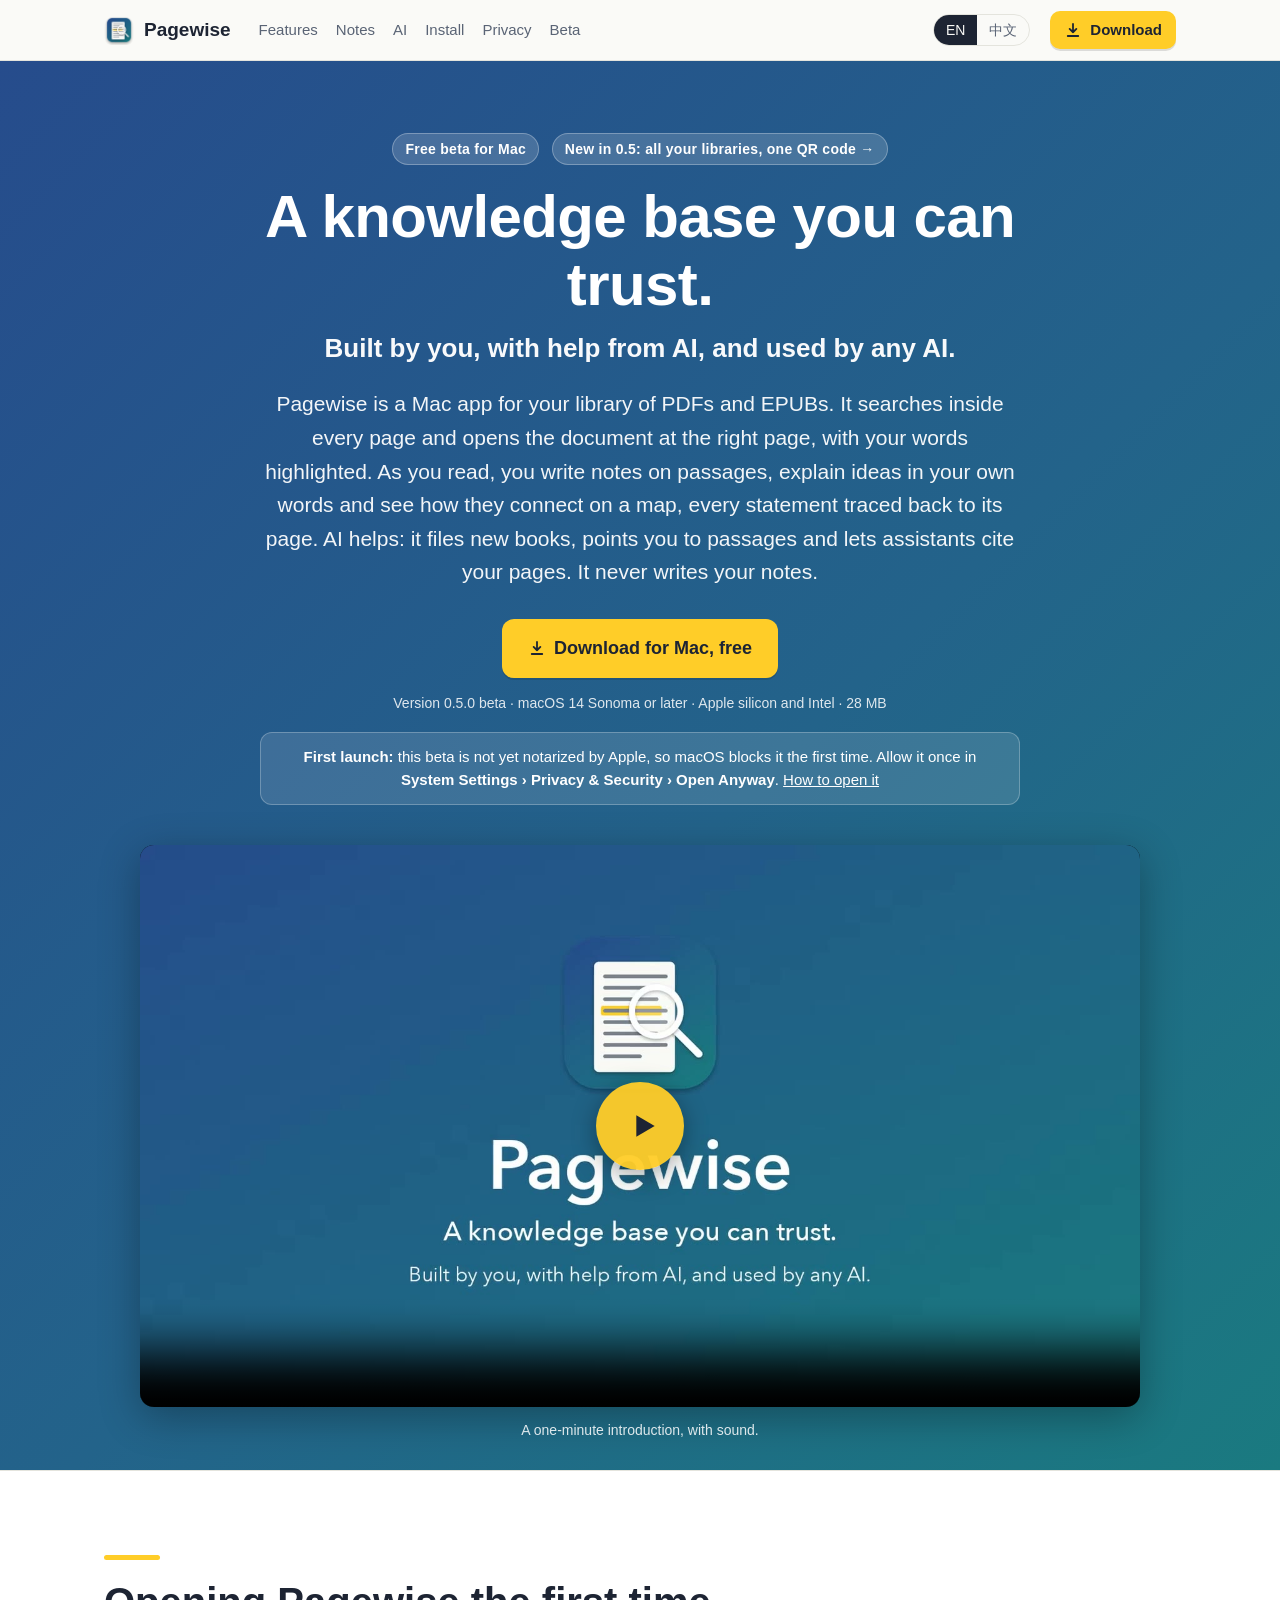
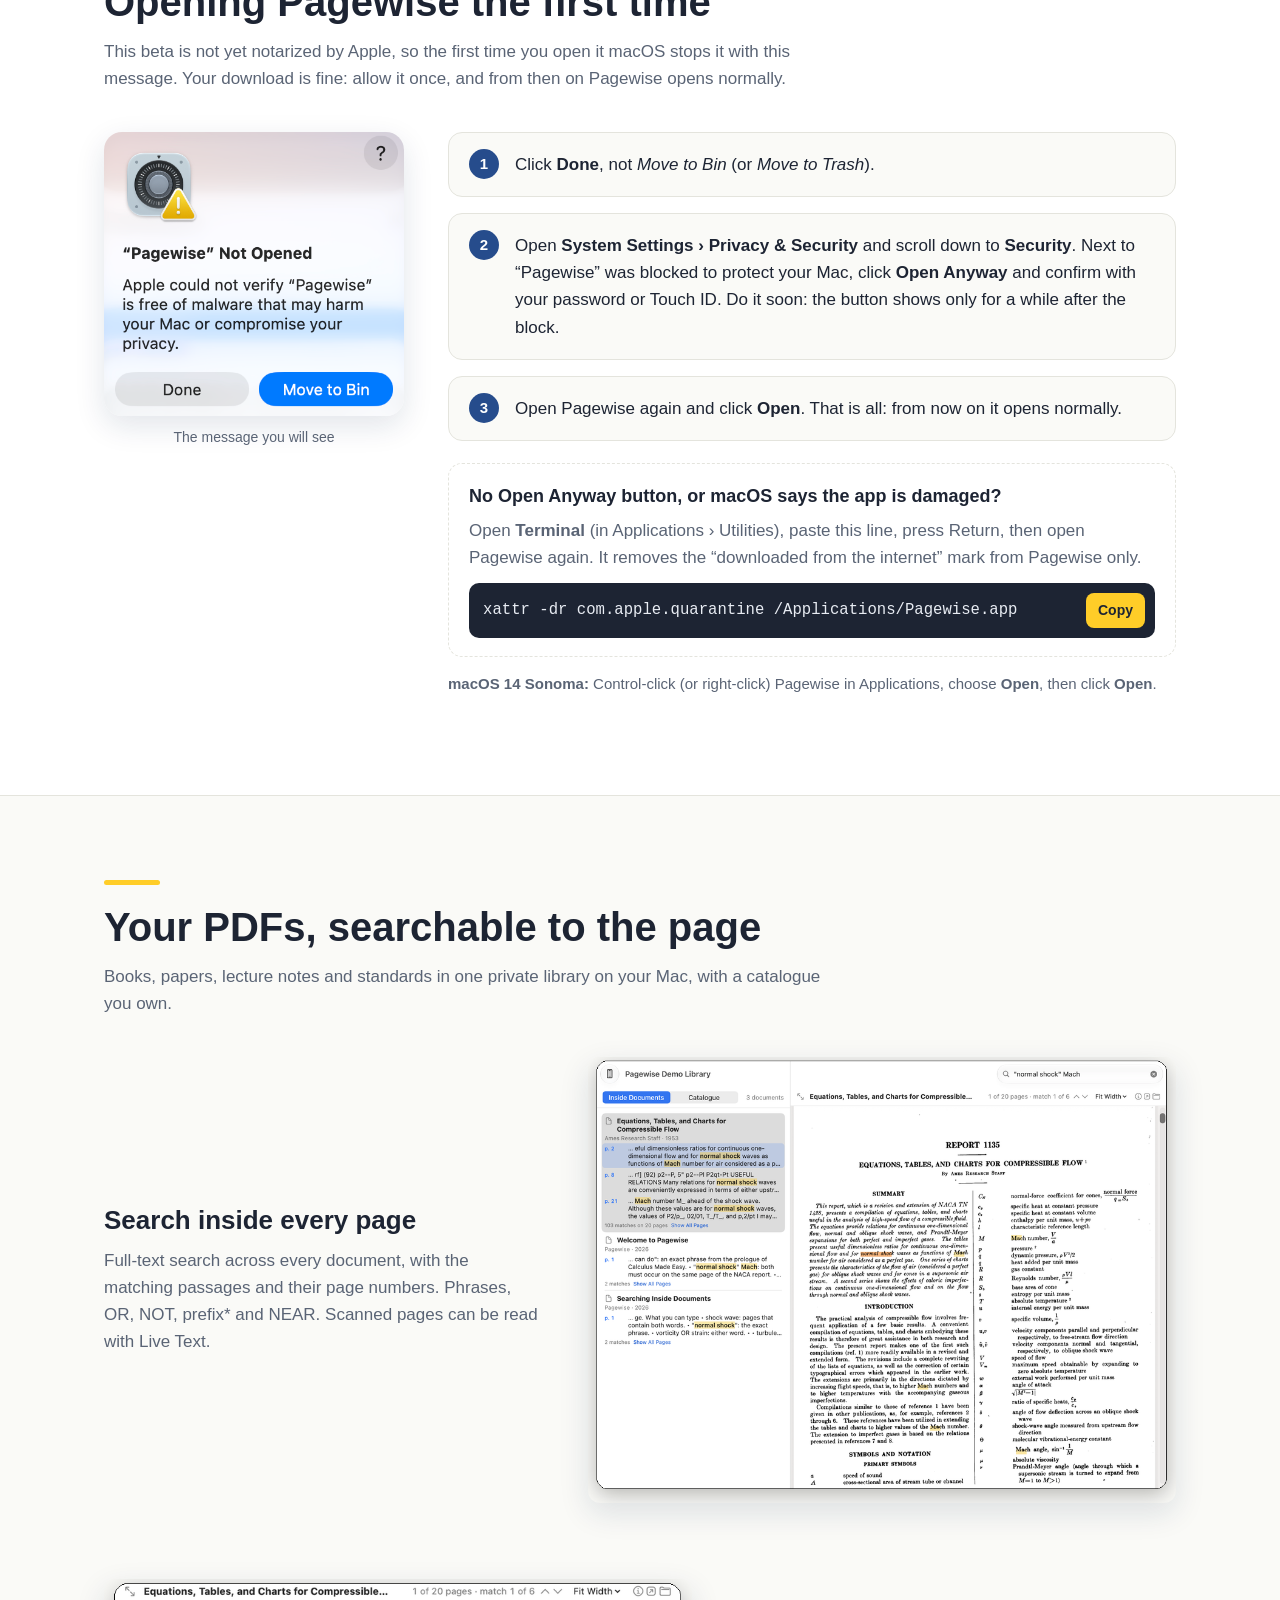
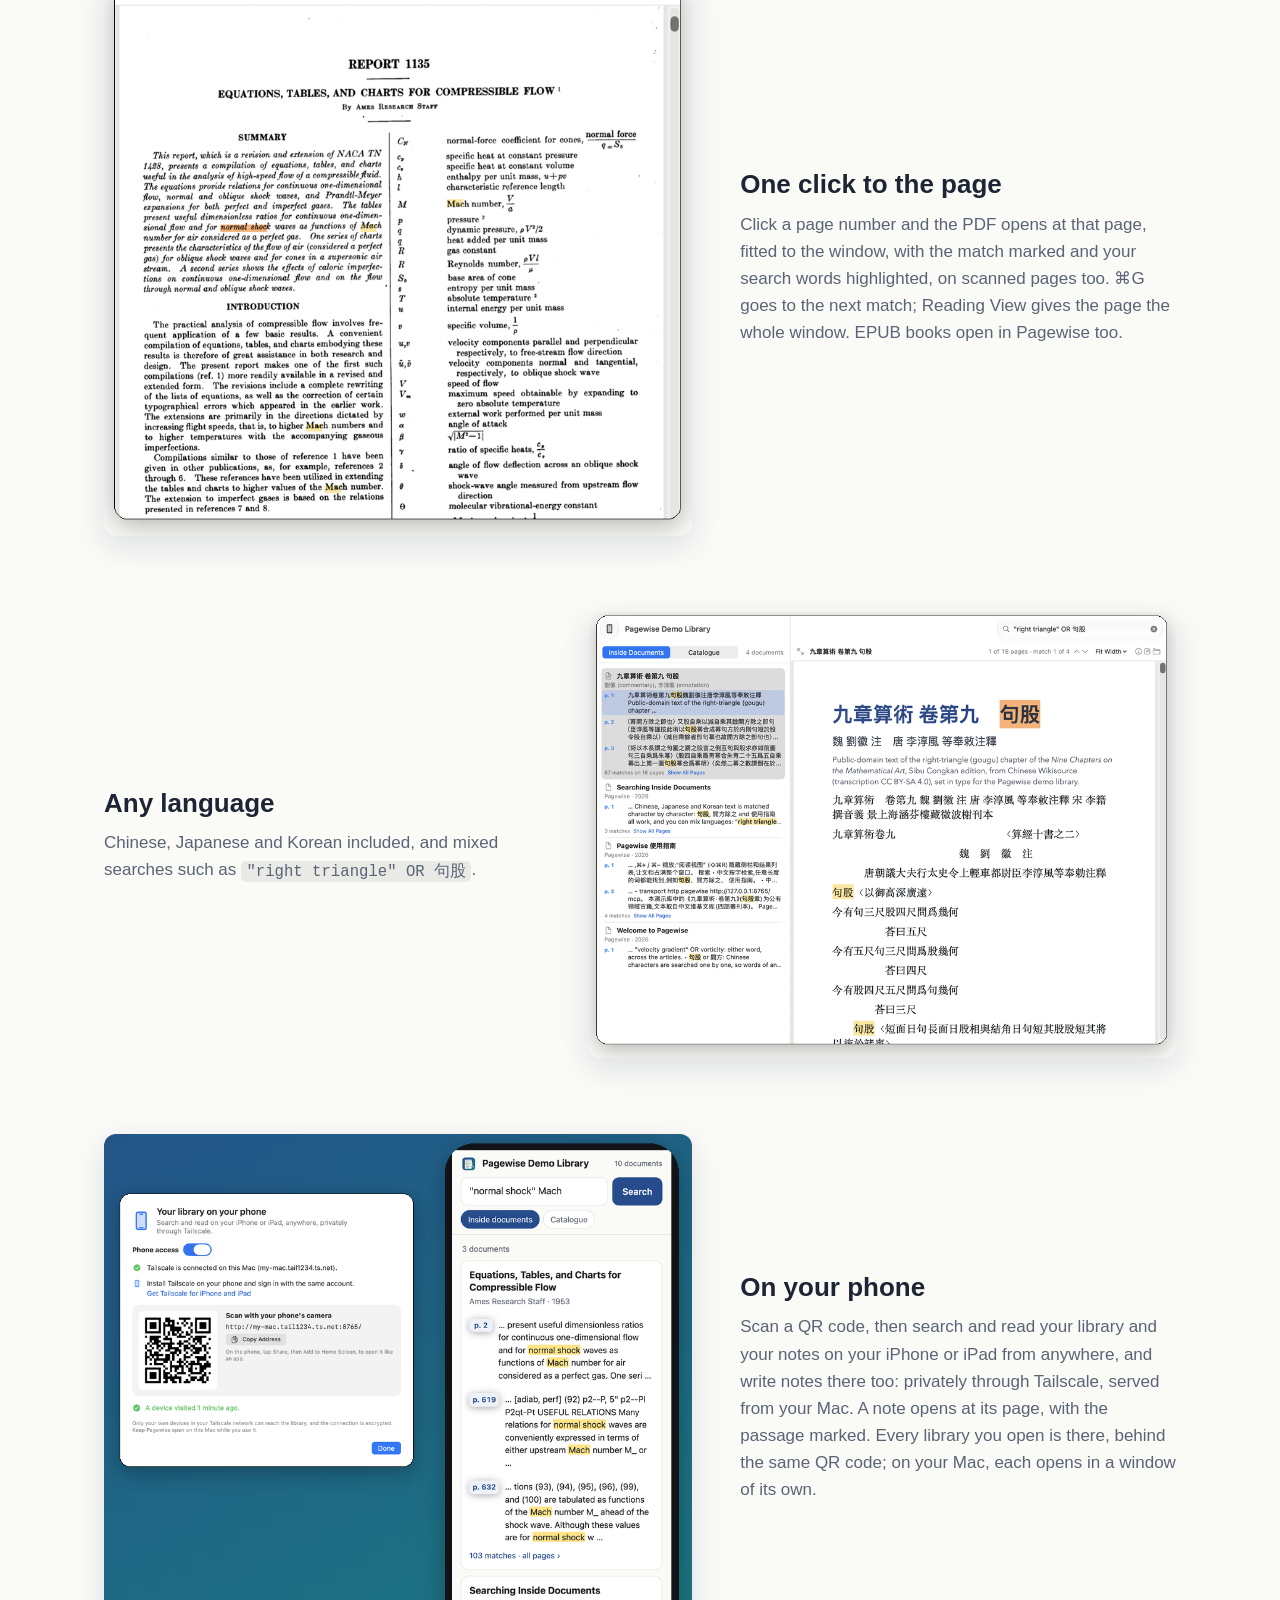
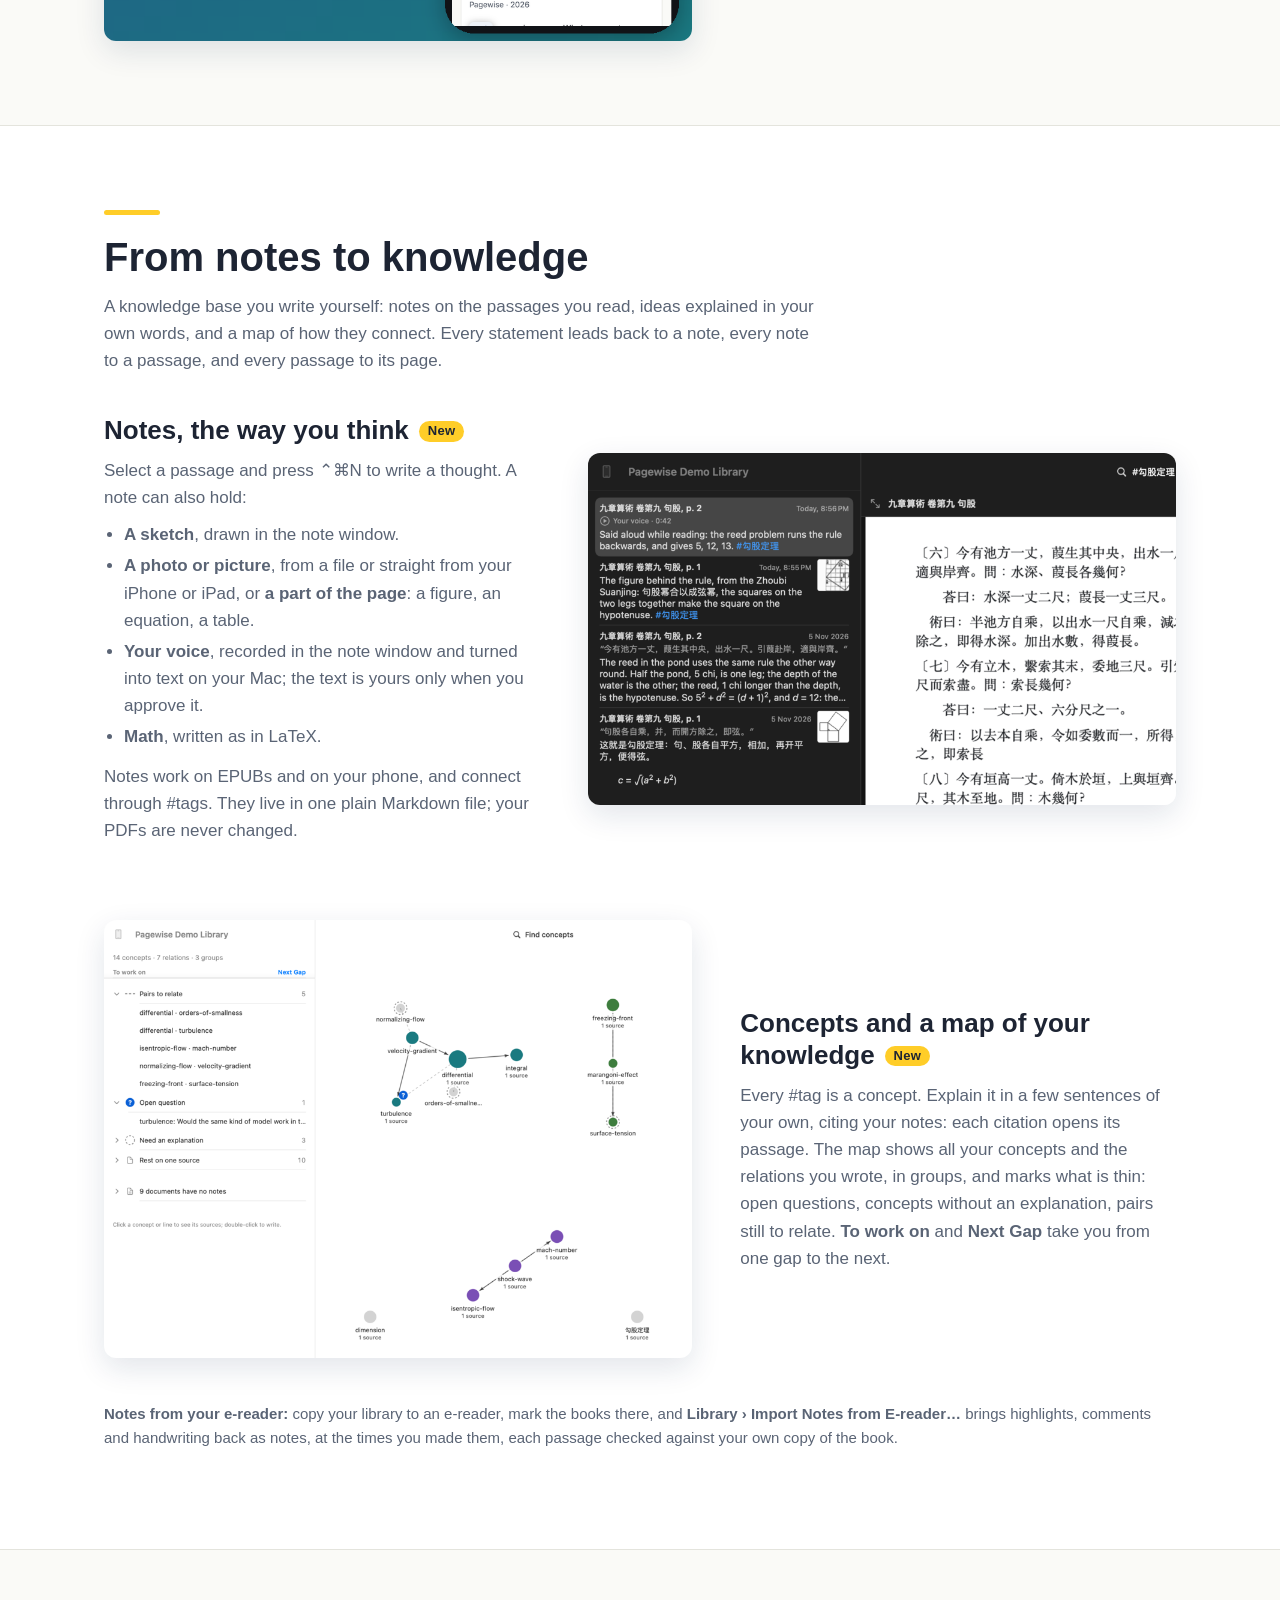
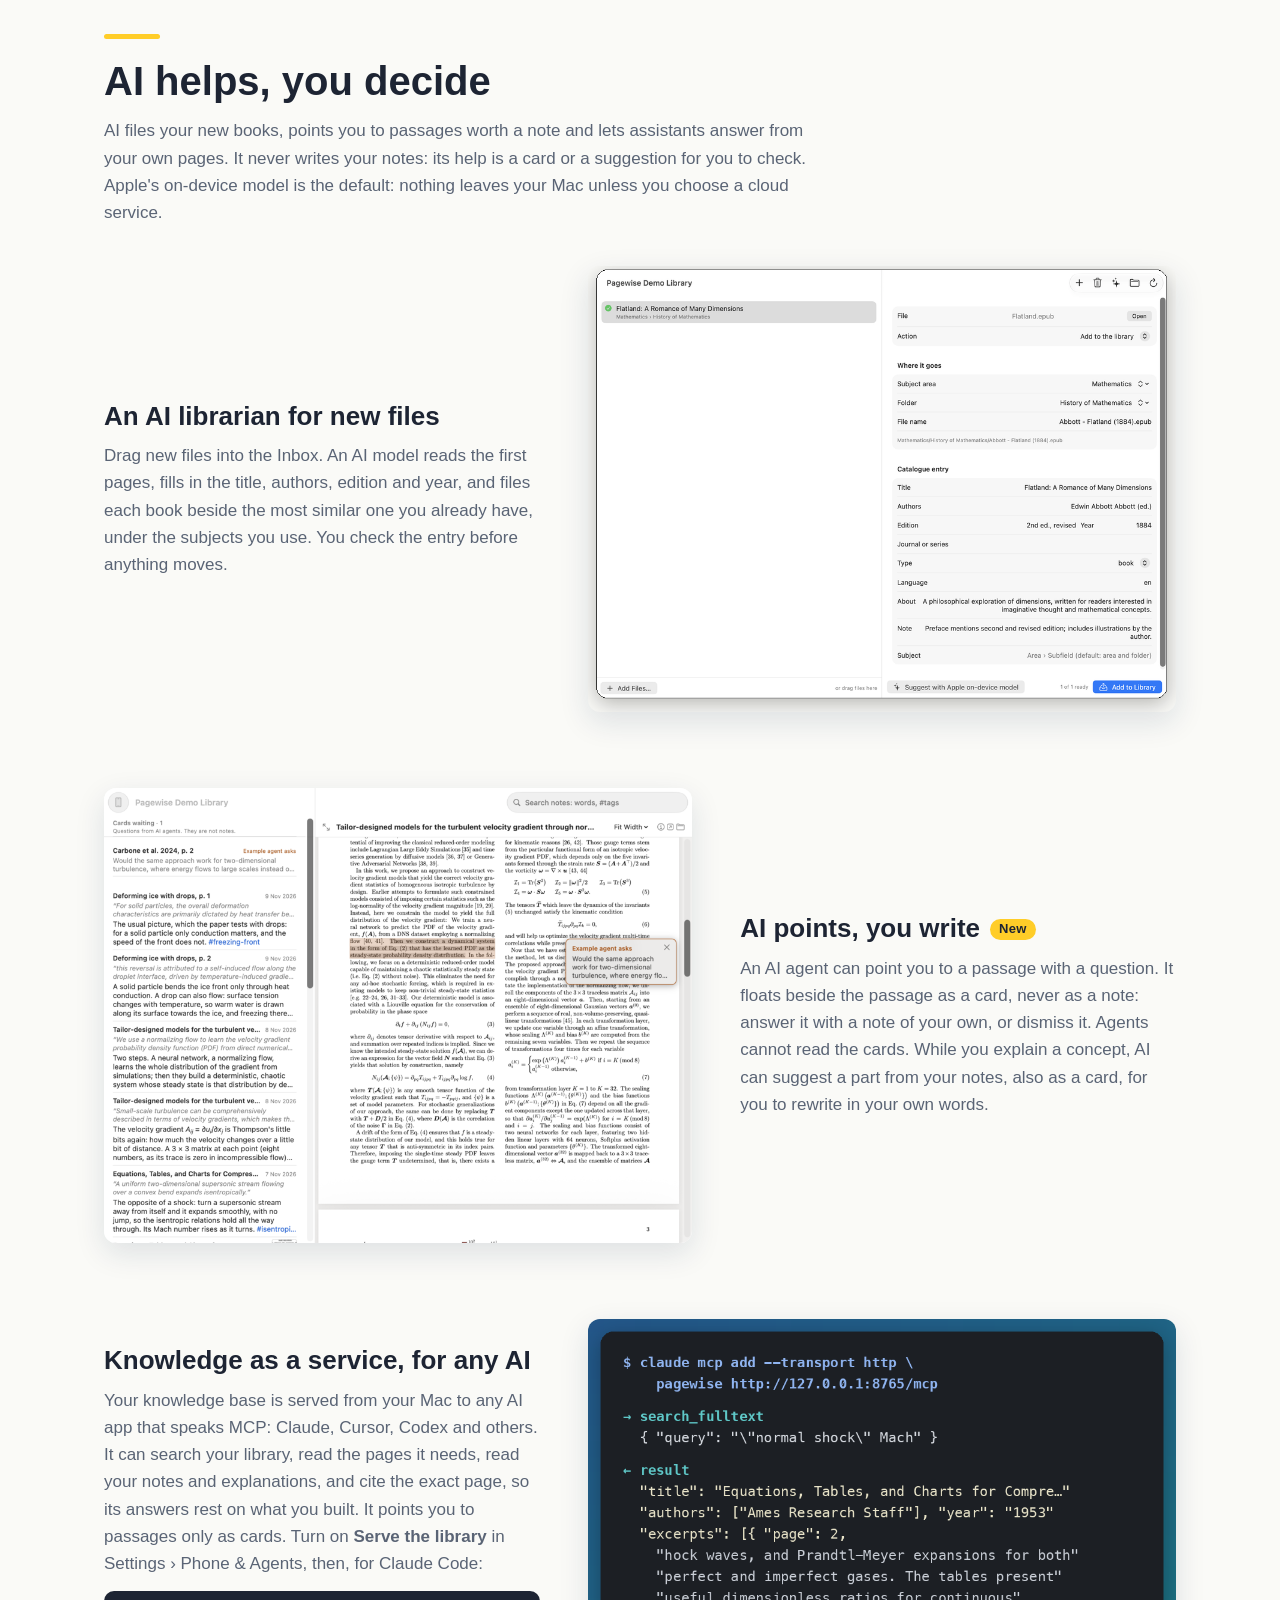
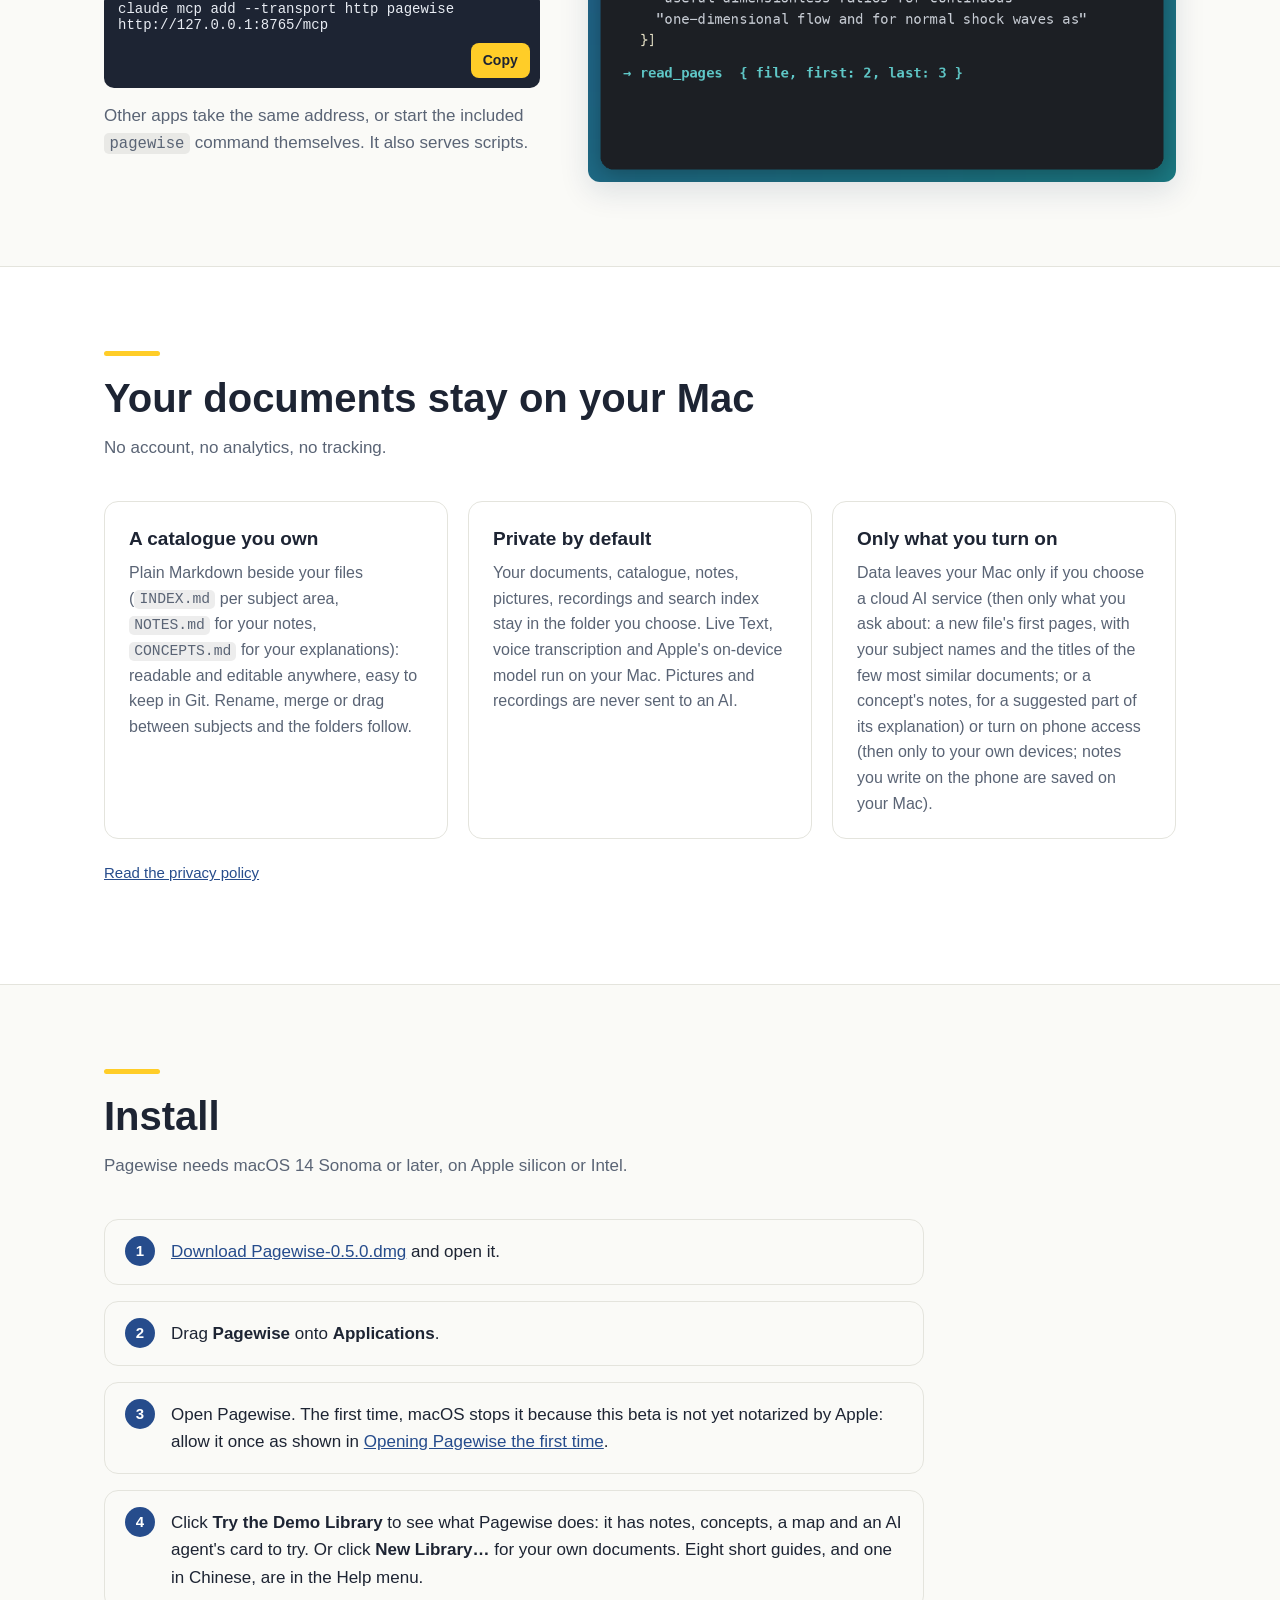
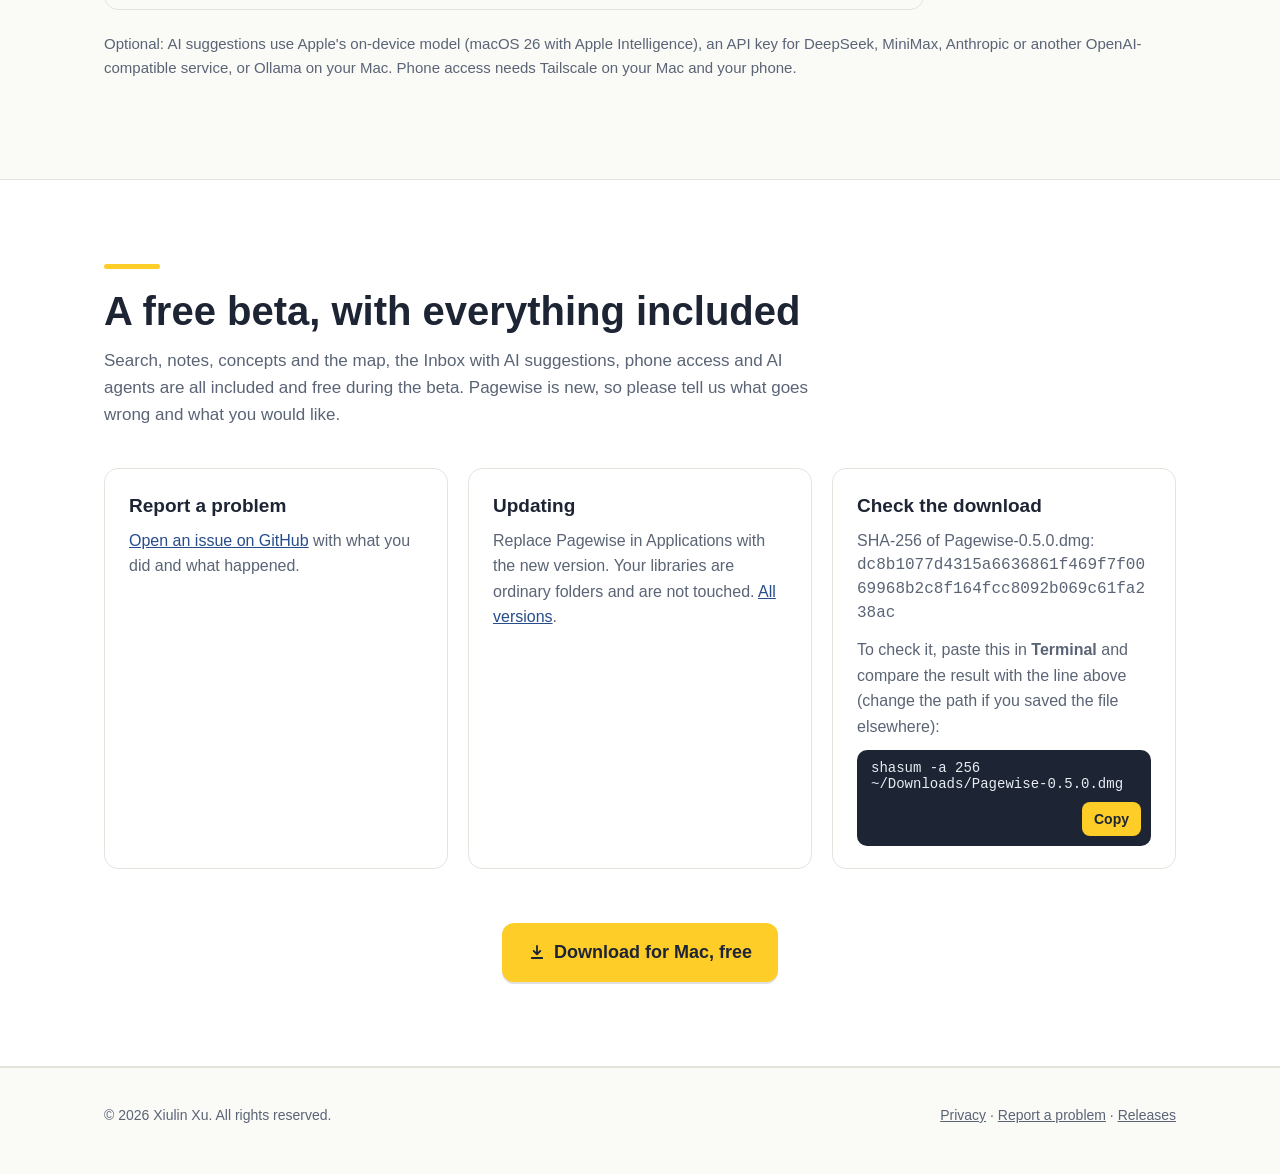
==== commit c63b3981: "Pagewise 0.5.0: download links, version, size and SHA-256; several libraries on the phone with one Q" ====
--- a/index.html
+++ b/index.html
@@ -35,7 +35,7 @@
       <button type="button" data-lang="en" aria-pressed="true">EN</button>
       <button type="button" data-lang="zh" aria-pressed="false">中文</button>
     </span>
-    <a class="btn" href="https://github.com/xxln/pagewise-app/releases/download/v0.4.2/Pagewise-0.4.2.dmg">
+    <a class="btn" href="https://github.com/xxln/pagewise-app/releases/download/v0.5.0/Pagewise-0.5.0.dmg">
       <svg viewBox="0 0 24 24" fill="none" stroke="currentColor" stroke-width="2.4" stroke-linecap="round" stroke-linejoin="round" aria-hidden="true"><path d="M12 4v11m0 0-4.5-4.5M12 15l4.5-4.5M5 20h14"/></svg>
       <span class="label"><span class="en">Download</span><span class="zh">下载</span></span>
     </a>
@@ -45,7 +45,7 @@
 <div class="hero">
   <div class="wrap">
     <span class="pill"><span class="en">Free beta for Mac</span><span class="zh">Mac 免费测试版</span></span>
-    <a class="pill link" href="#knowledge"><span class="en">New in 0.4: concepts, a map and AI cards →</span><span class="zh">0.4 新功能：概念、知识地图和 AI 卡片 →</span></a>
+    <a class="pill link" href="#features"><span class="en">New in 0.5: all your libraries, one QR code →</span><span class="zh">0.5 新功能：所有资料库，一个二维码 →</span></a>
     <h1>
       <span class="en">A knowledge base you can trust.</span>
       <span class="zh">一个值得信赖的知识库。</span>
@@ -58,13 +58,13 @@
       <span class="en">Pagewise is a Mac app for your library of PDFs and EPUBs. It searches inside every page and opens the document at the right page, with your words highlighted. As you read, you write notes on passages, explain ideas in your own words and see how they connect on a map, every statement traced back to its page. AI helps: it files new books, points you to passages and lets assistants cite your pages. It never writes your notes.</span>
       <span class="zh">Pagewise 是一款管理 PDF 和 EPUB 资料库的 Mac 应用：在每一页里全文搜索，点一下就打开到那一页，搜索词高亮显示。阅读时，你在原文旁写下笔记，用自己的话解释概念，在一张地图上看到它们如何相连，每一句话都能追溯到原文那一页。AI 只是协助：为新书编目、把你引向值得一读的段落、让 AI 助手引用你的书页，但从不替你写笔记。</span>
     </p>
-    <a class="btn big" href="https://github.com/xxln/pagewise-app/releases/download/v0.4.2/Pagewise-0.4.2.dmg">
+    <a class="btn big" href="https://github.com/xxln/pagewise-app/releases/download/v0.5.0/Pagewise-0.5.0.dmg">
       <svg viewBox="0 0 24 24" fill="none" stroke="currentColor" stroke-width="2.4" stroke-linecap="round" stroke-linejoin="round" aria-hidden="true"><path d="M12 4v11m0 0-4.5-4.5M12 15l4.5-4.5M5 20h14"/></svg>
       <span class="en">Download for Mac, free</span><span class="zh">免费下载 Mac 版</span>
     </a>
     <p class="meta">
-      <span class="en">Version 0.4.2 beta · macOS 14 Sonoma or later · Apple silicon and Intel · 27 MB</span>
-      <span class="zh">版本 0.4.2 测试版 · macOS 14 或更高版本 · Apple 芯片和 Intel · 27 MB</span>
+      <span class="en">Version 0.5.0 beta · macOS 14 Sonoma or later · Apple silicon and Intel · 28 MB</span>
+      <span class="zh">版本 0.5.0 测试版 · macOS 14 或更高版本 · Apple 芯片和 Intel · 28 MB</span>
     </p>
     <p class="notice">
       <span class="en"><b>First launch:</b> this beta is not yet notarized by Apple, so macOS blocks it the first time. Allow it once in <b>System Settings › Privacy &amp; Security › Open Anyway</b>. <a href="#open">How to open it</a></span>
@@ -162,8 +162,8 @@
     <div class="feature">
       <div class="text">
         <h3><span class="en">On your phone</span><span class="zh">在手机上用</span></h3>
-        <p><span class="en">Scan a QR code, then search and read your library and your notes on your iPhone or iPad from anywhere, and write notes there too: privately through Tailscale, served from your Mac. A note opens at its page, with the passage marked.</span>
-           <span class="zh">扫一个二维码，就能在 iPhone 或 iPad 上随时随地搜索和阅读你的资料库和笔记，也能在手机上写笔记：通过 Tailscale 私密连接，由你的 Mac 提供服务。点一条笔记，就打开那一页并标出原文。</span></p>
+        <p><span class="en">Scan a QR code, then search and read your library and your notes on your iPhone or iPad from anywhere, and write notes there too: privately through Tailscale, served from your Mac. A note opens at its page, with the passage marked. Every library you open is there, behind the same QR code; on your Mac, each opens in a window of its own.</span>
+           <span class="zh">扫一个二维码，就能在 iPhone 或 iPad 上随时随地搜索和阅读你的资料库和笔记，也能在手机上写笔记：通过 Tailscale 私密连接，由你的 Mac 提供服务。点一条笔记，就打开那一页并标出原文。你打开的每个资料库都在手机上，只需一个二维码；在 Mac 上，每个资料库在自己的窗口中打开。</span></p>
       </div>
       <img class="shot dark" src="assets/5-phone.png" alt="Phone access set-up and search on an iPhone" loading="lazy" width="940" height="810">
     </div>
@@ -293,8 +293,8 @@
     <h2><span class="en">Install</span><span class="zh">安装</span></h2>
     <p class="sub"><span class="en">Pagewise needs macOS 14 Sonoma or later, on Apple silicon or Intel.</span><span class="zh">需要 macOS 14 或更高版本，Apple 芯片或 Intel 均可。</span></p>
     <ol class="steps">
-      <li><span class="en"><a href="https://github.com/xxln/pagewise-app/releases/download/v0.4.2/Pagewise-0.4.2.dmg">Download Pagewise-0.4.2.dmg</a> and open it.</span>
-          <span class="zh"><a href="https://github.com/xxln/pagewise-app/releases/download/v0.4.2/Pagewise-0.4.2.dmg">下载 Pagewise-0.4.2.dmg</a> 并打开。</span></li>
+      <li><span class="en"><a href="https://github.com/xxln/pagewise-app/releases/download/v0.5.0/Pagewise-0.5.0.dmg">Download Pagewise-0.5.0.dmg</a> and open it.</span>
+          <span class="zh"><a href="https://github.com/xxln/pagewise-app/releases/download/v0.5.0/Pagewise-0.5.0.dmg">下载 Pagewise-0.5.0.dmg</a> 并打开。</span></li>
       <li><span class="en">Drag <b>Pagewise</b> onto <b>Applications</b>.</span><span class="zh">把 <b>Pagewise</b> 拖到 <b>应用程序</b>（Applications）。</span></li>
       <li><span class="en">Open Pagewise. The first time, macOS stops it because this beta is not yet notarized by Apple: allow it once as shown in <a href="#open">Opening Pagewise the first time</a>.</span>
           <span class="zh">打开 Pagewise。因为这个测试版还没有经过 Apple 公证，第一次打开时 macOS 会阻止它：按 <a href="#open">第一次打开 Pagewise</a> 里的步骤允许一次即可。</span></li>
@@ -329,18 +329,18 @@
       </div>
       <div class="card">
         <h3><span class="en">Check the download</span><span class="zh">核对下载文件</span></h3>
-        <p><span class="en">SHA-256 of Pagewise-0.4.2.dmg:</span><span class="zh">Pagewise-0.4.2.dmg 的 SHA-256：</span></p>
-        <p class="hash">319db3e34d91360cbf9bb20c7337458cd8c19c7226804e463ec9f7acabf24b2c</p>
+        <p><span class="en">SHA-256 of Pagewise-0.5.0.dmg:</span><span class="zh">Pagewise-0.5.0.dmg 的 SHA-256：</span></p>
+        <p class="hash">dc8b1077d4315a6636861f469f7f0069968b2c8f164fcc8092b069c61fa238ac</p>
         <p><span class="en">To check it, paste this in <b>Terminal</b> and compare the result with the line above (change the path if you saved the file elsewhere):</span>
            <span class="zh">核对方法：在“终端”里粘贴下面这一行，把结果和上面那一行比较（如果文件不在“下载”文件夹里，请改成实际路径）：</span></p>
         <div class="cmd">
-          <code id="checksum">shasum -a 256 ~/Downloads/Pagewise-0.4.2.dmg</code>
+          <code id="checksum">shasum -a 256 ~/Downloads/Pagewise-0.5.0.dmg</code>
           <button type="button" class="copy" data-copy="checksum"><span class="en">Copy</span><span class="zh">复制</span></button>
         </div>
       </div>
     </div>
     <div class="cta" style="margin-top:44px">
-      <a class="btn big" href="https://github.com/xxln/pagewise-app/releases/download/v0.4.2/Pagewise-0.4.2.dmg">
+      <a class="btn big" href="https://github.com/xxln/pagewise-app/releases/download/v0.5.0/Pagewise-0.5.0.dmg">
         <svg viewBox="0 0 24 24" fill="none" stroke="currentColor" stroke-width="2.4" stroke-linecap="round" stroke-linejoin="round" aria-hidden="true"><path d="M12 4v11m0 0-4.5-4.5M12 15l4.5-4.5M5 20h14"/></svg>
         <span class="en">Download for Mac, free</span><span class="zh">免费下载 Mac 版</span>
       </a>
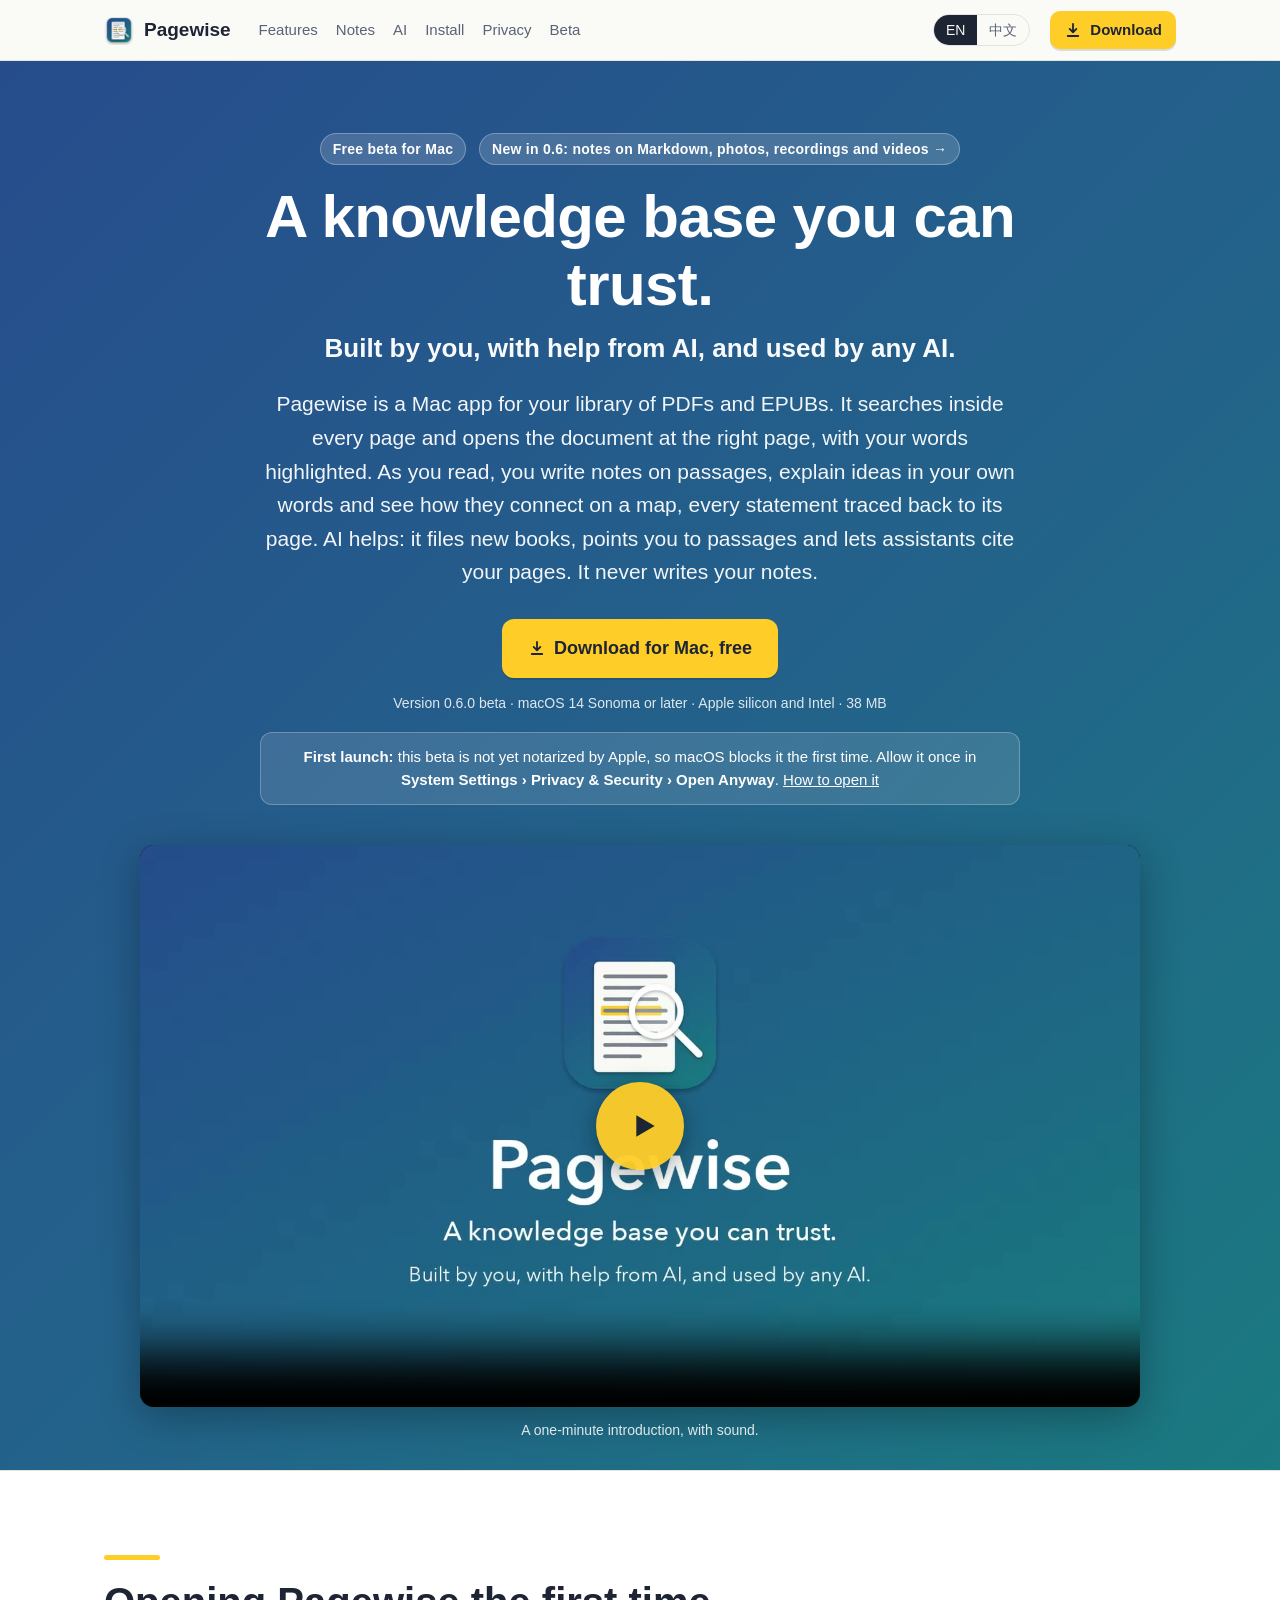
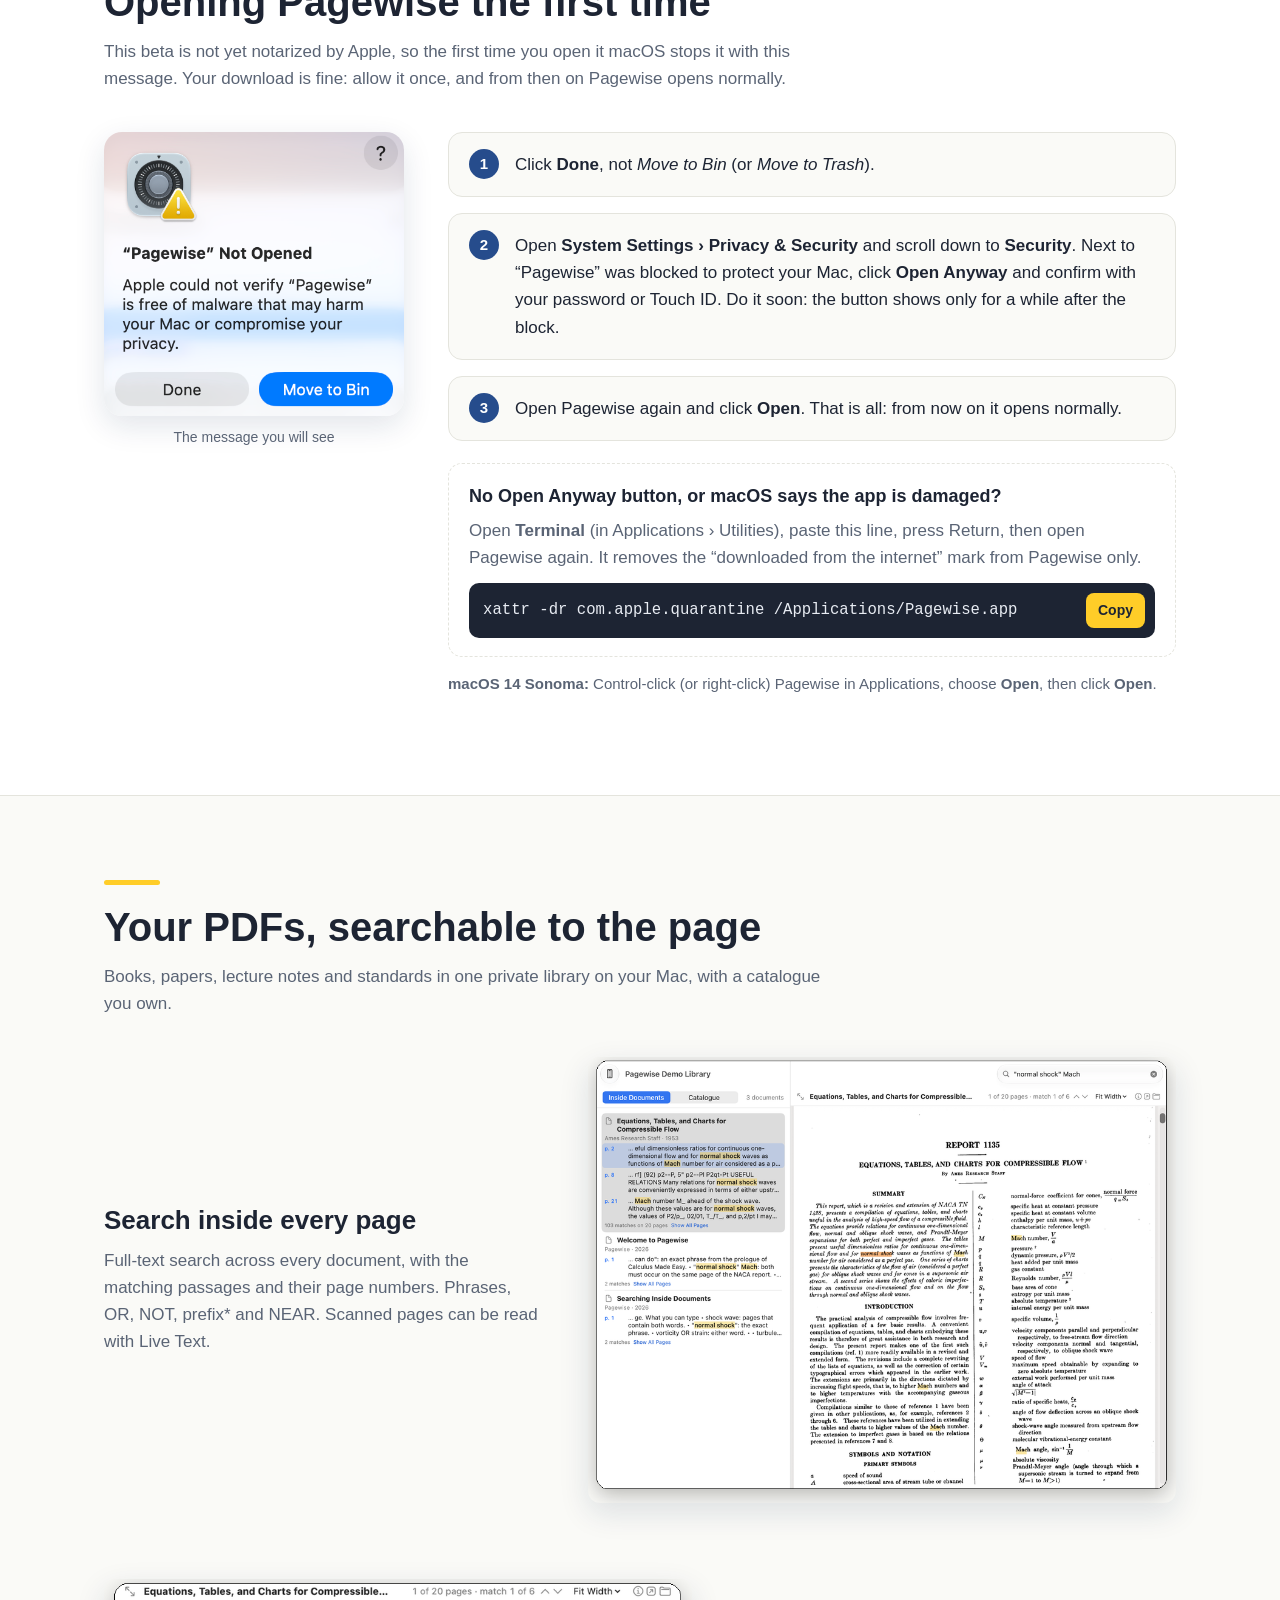
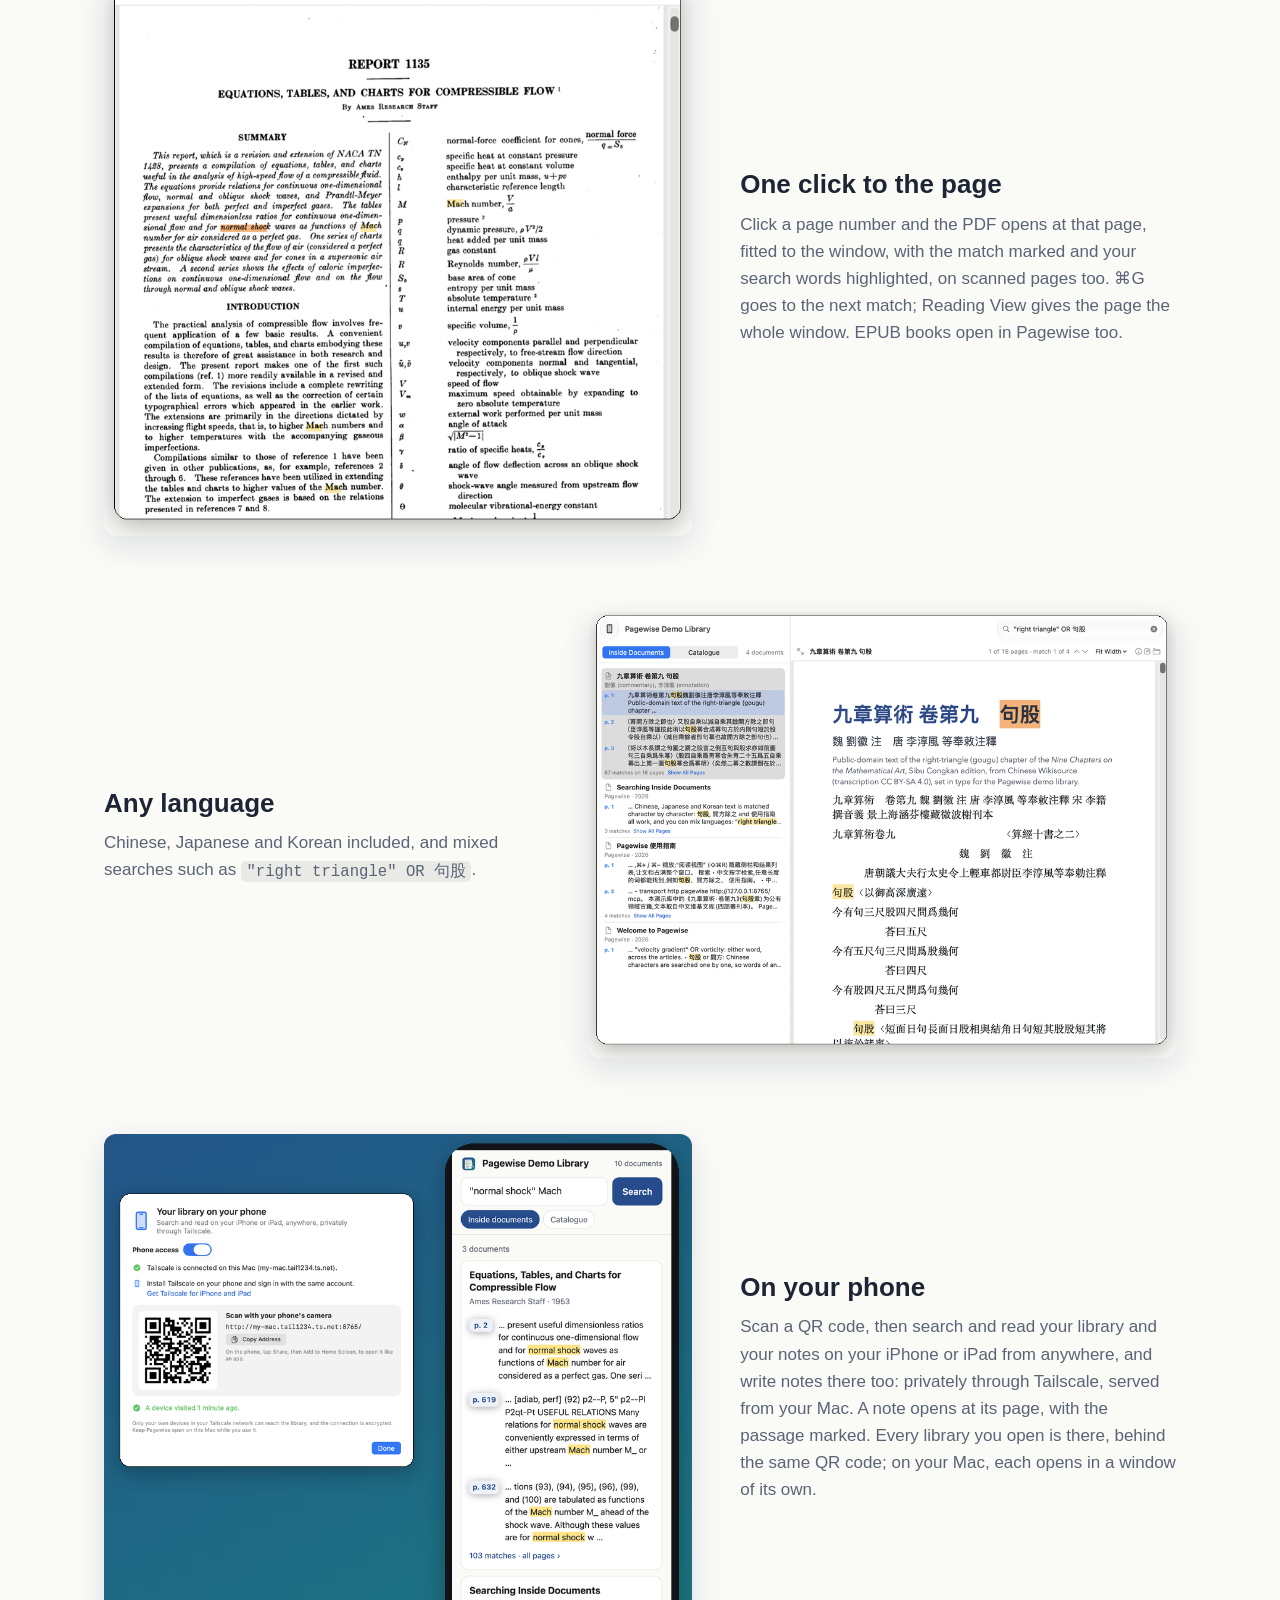
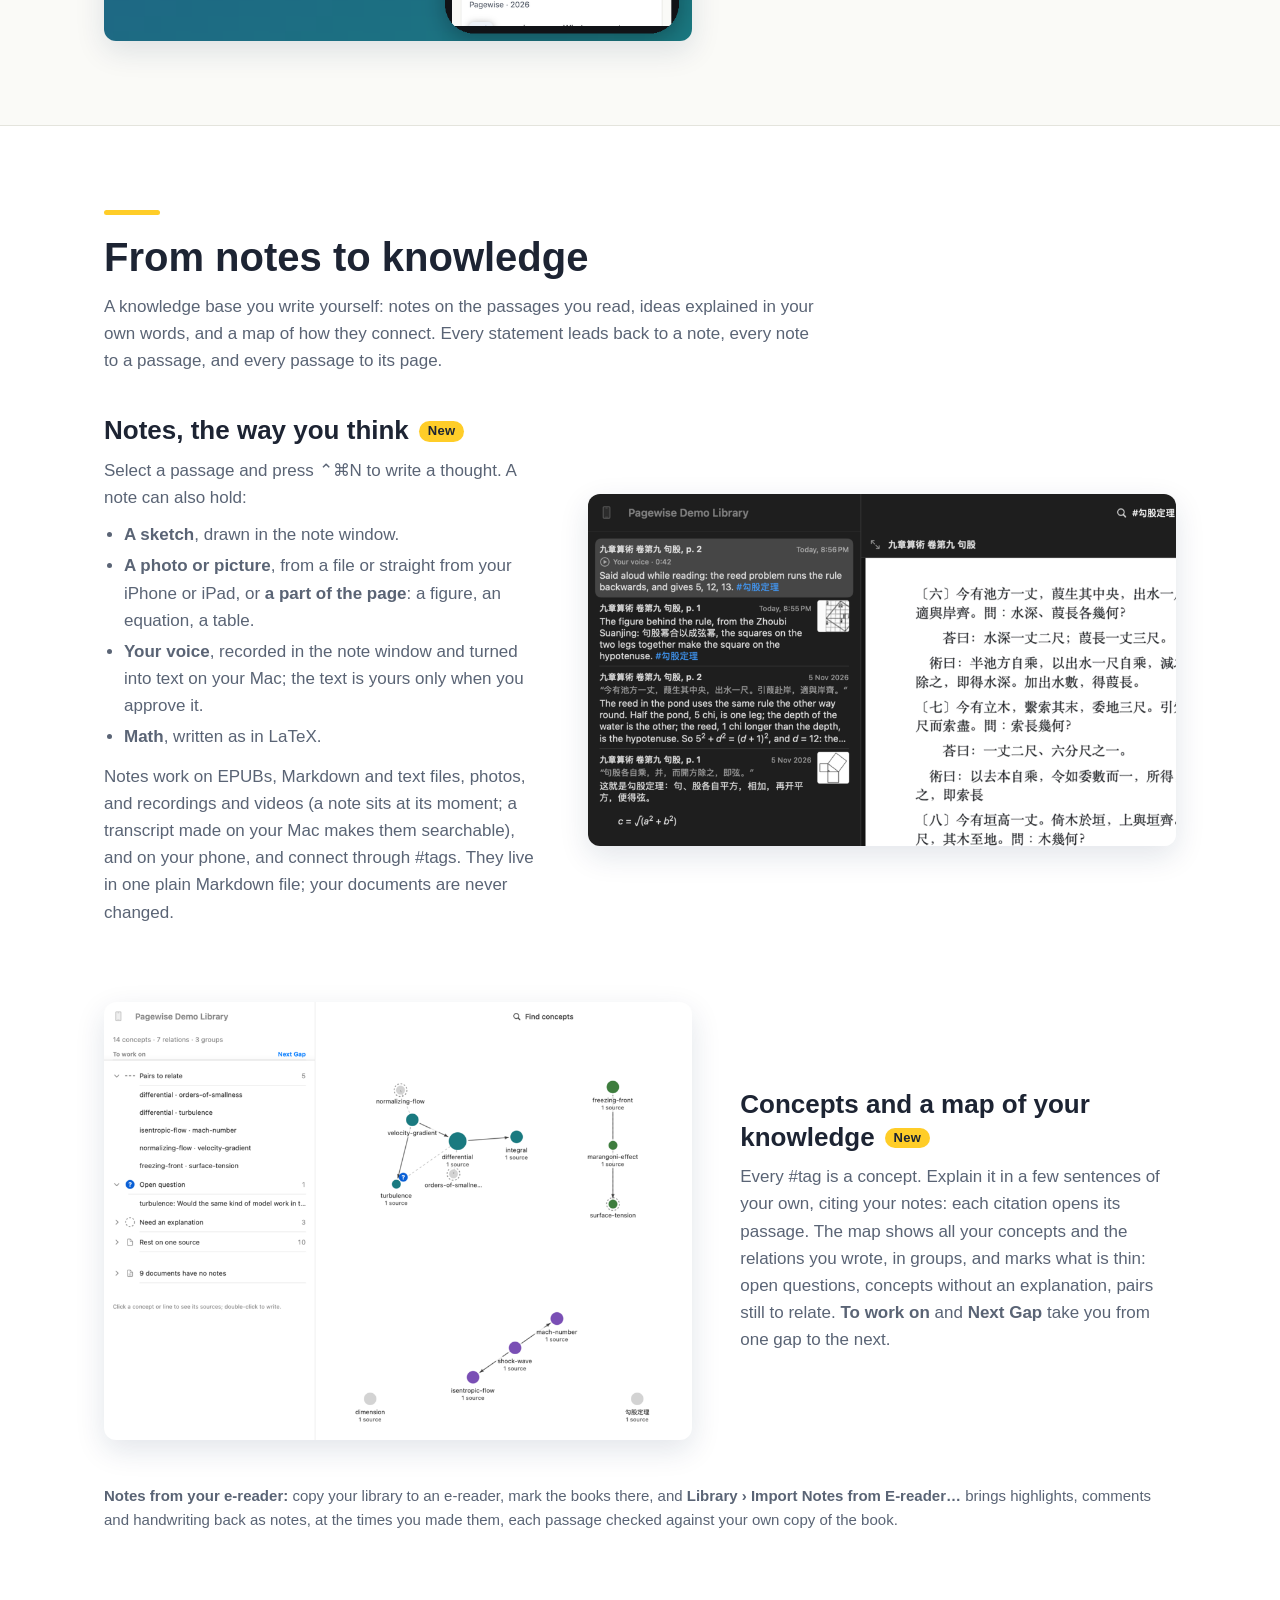
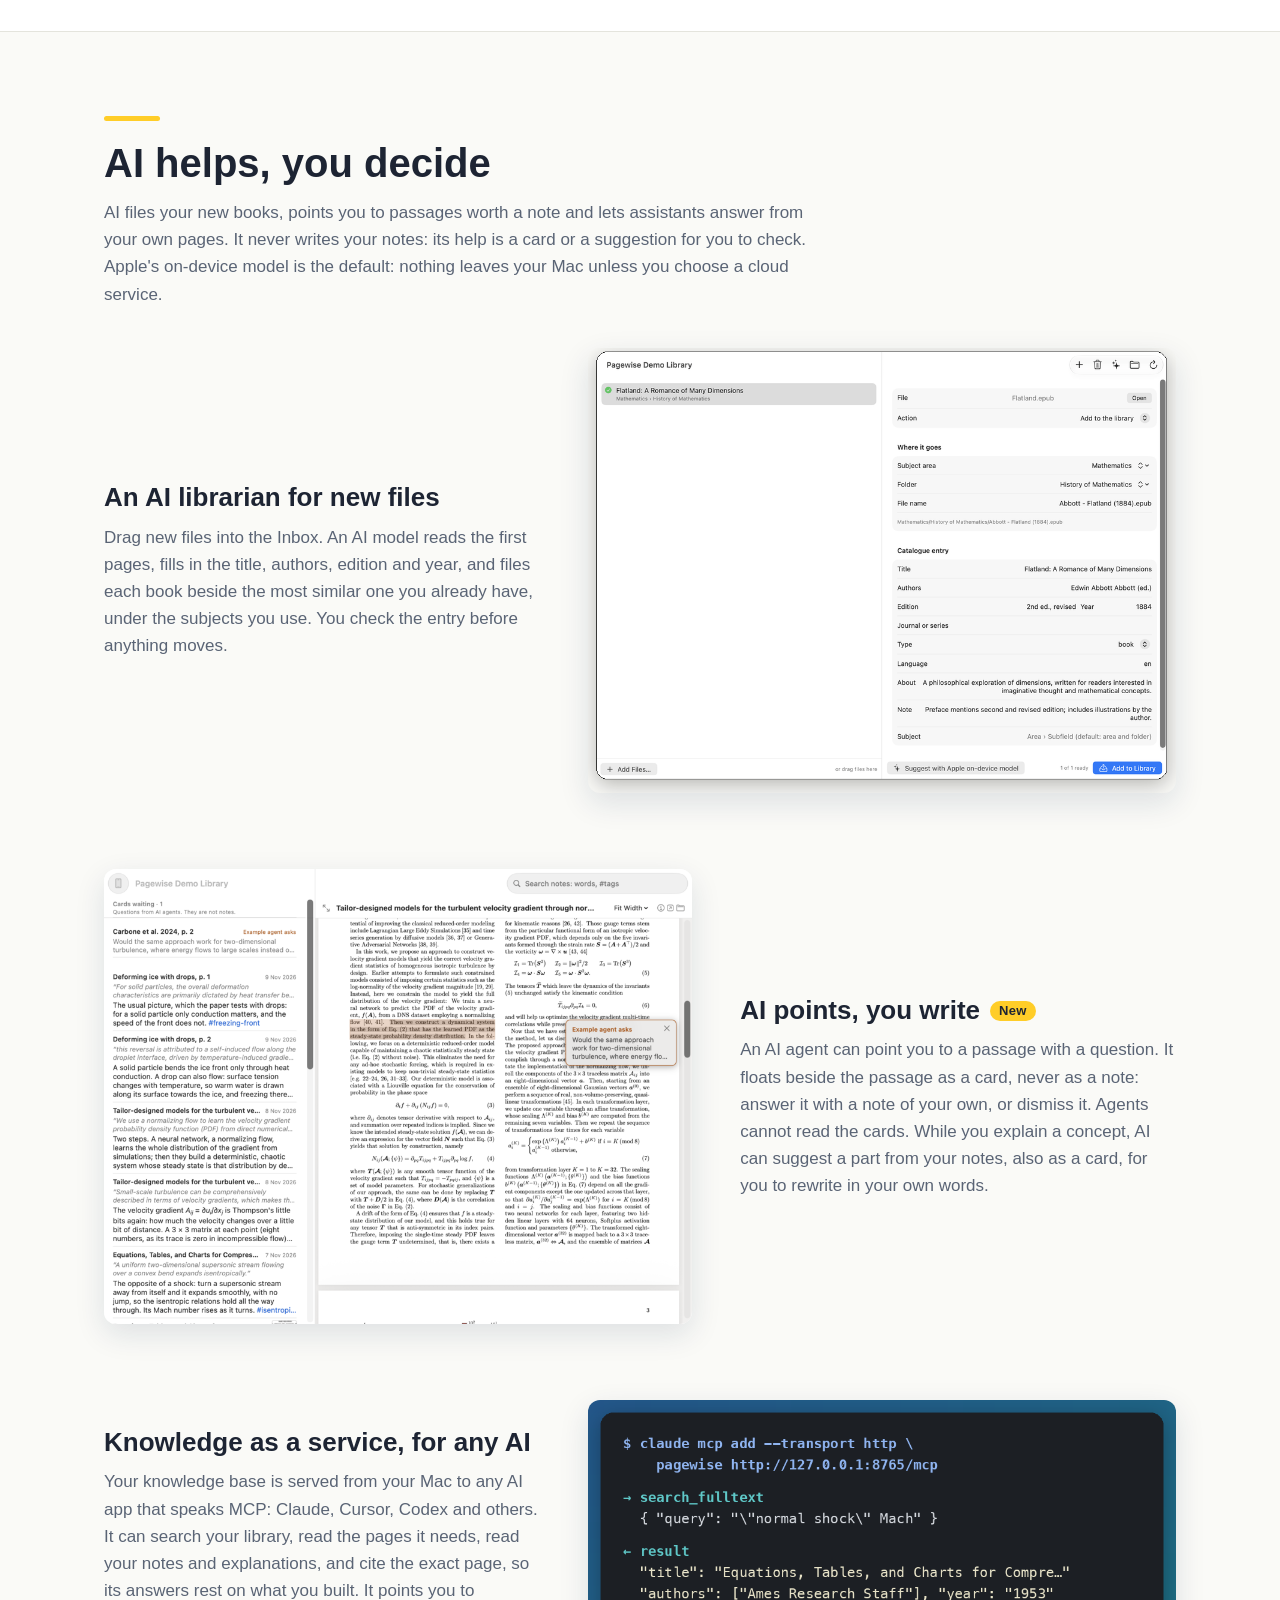
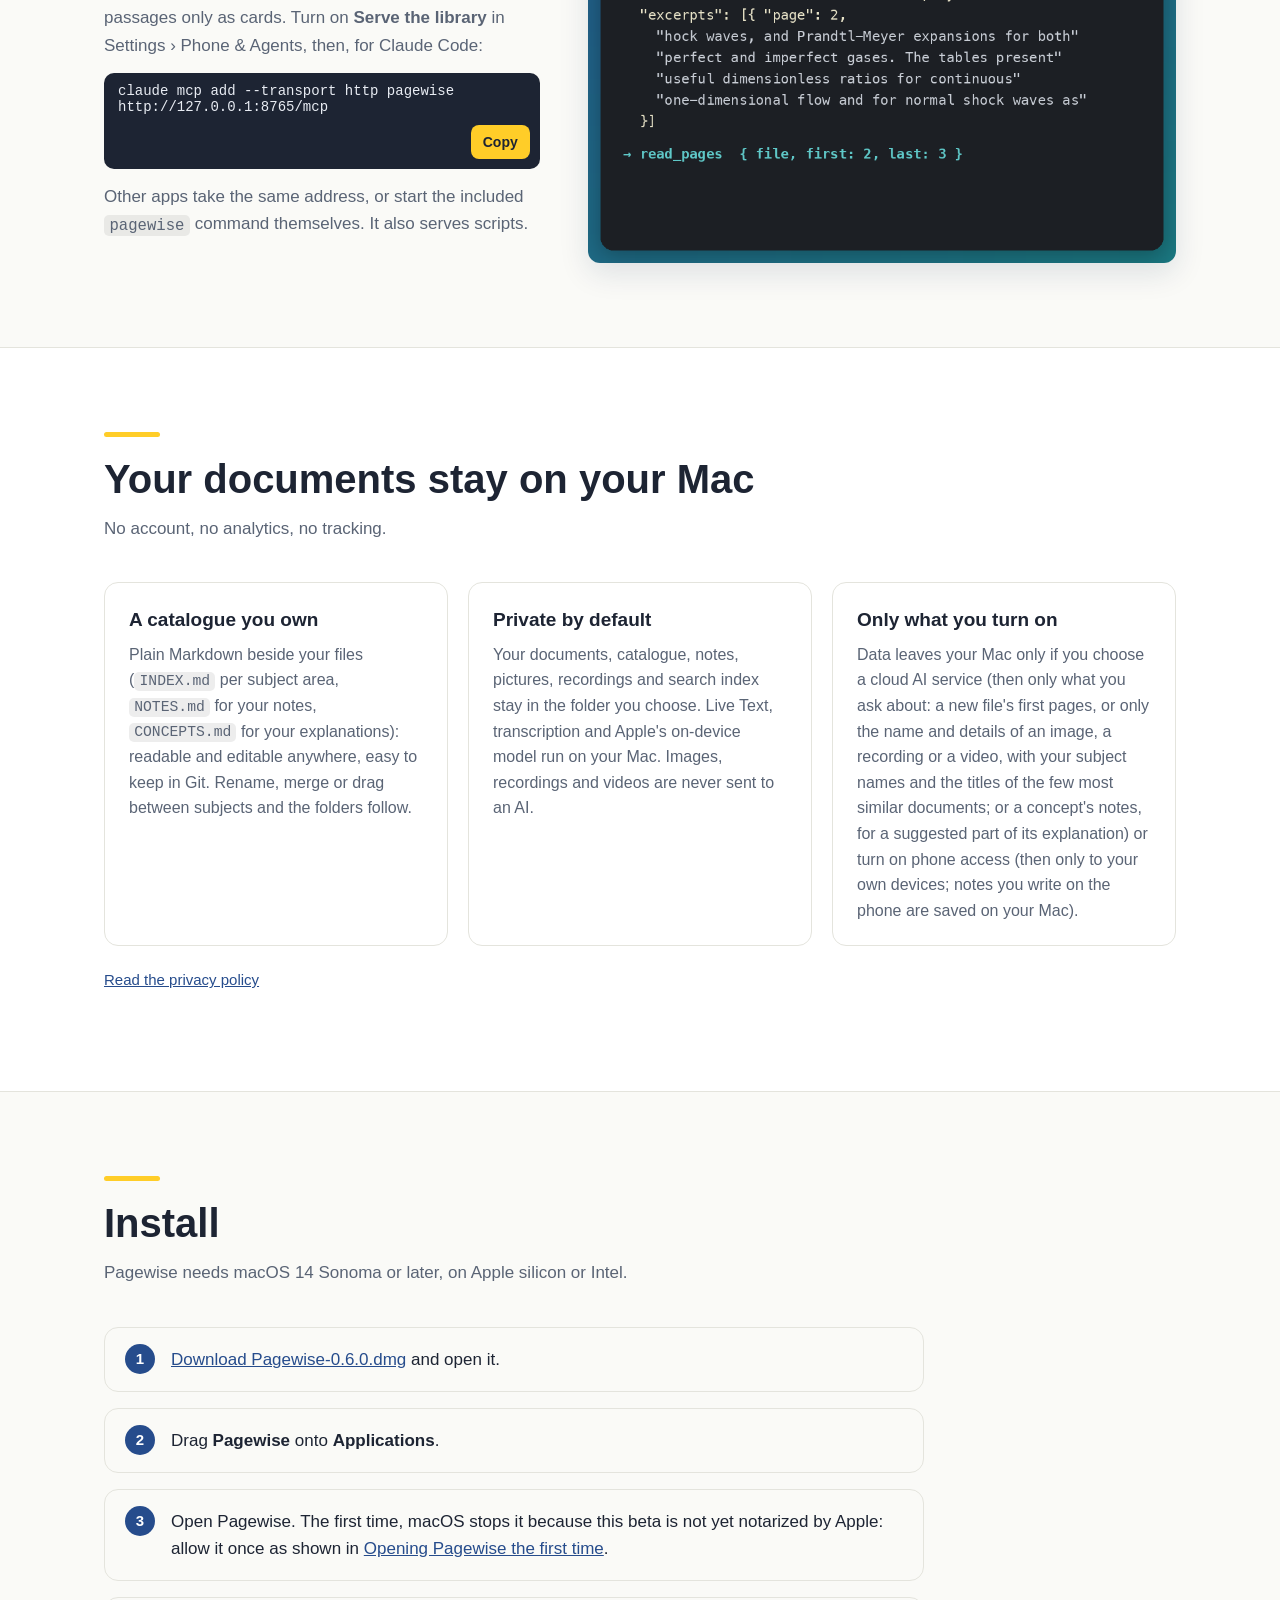
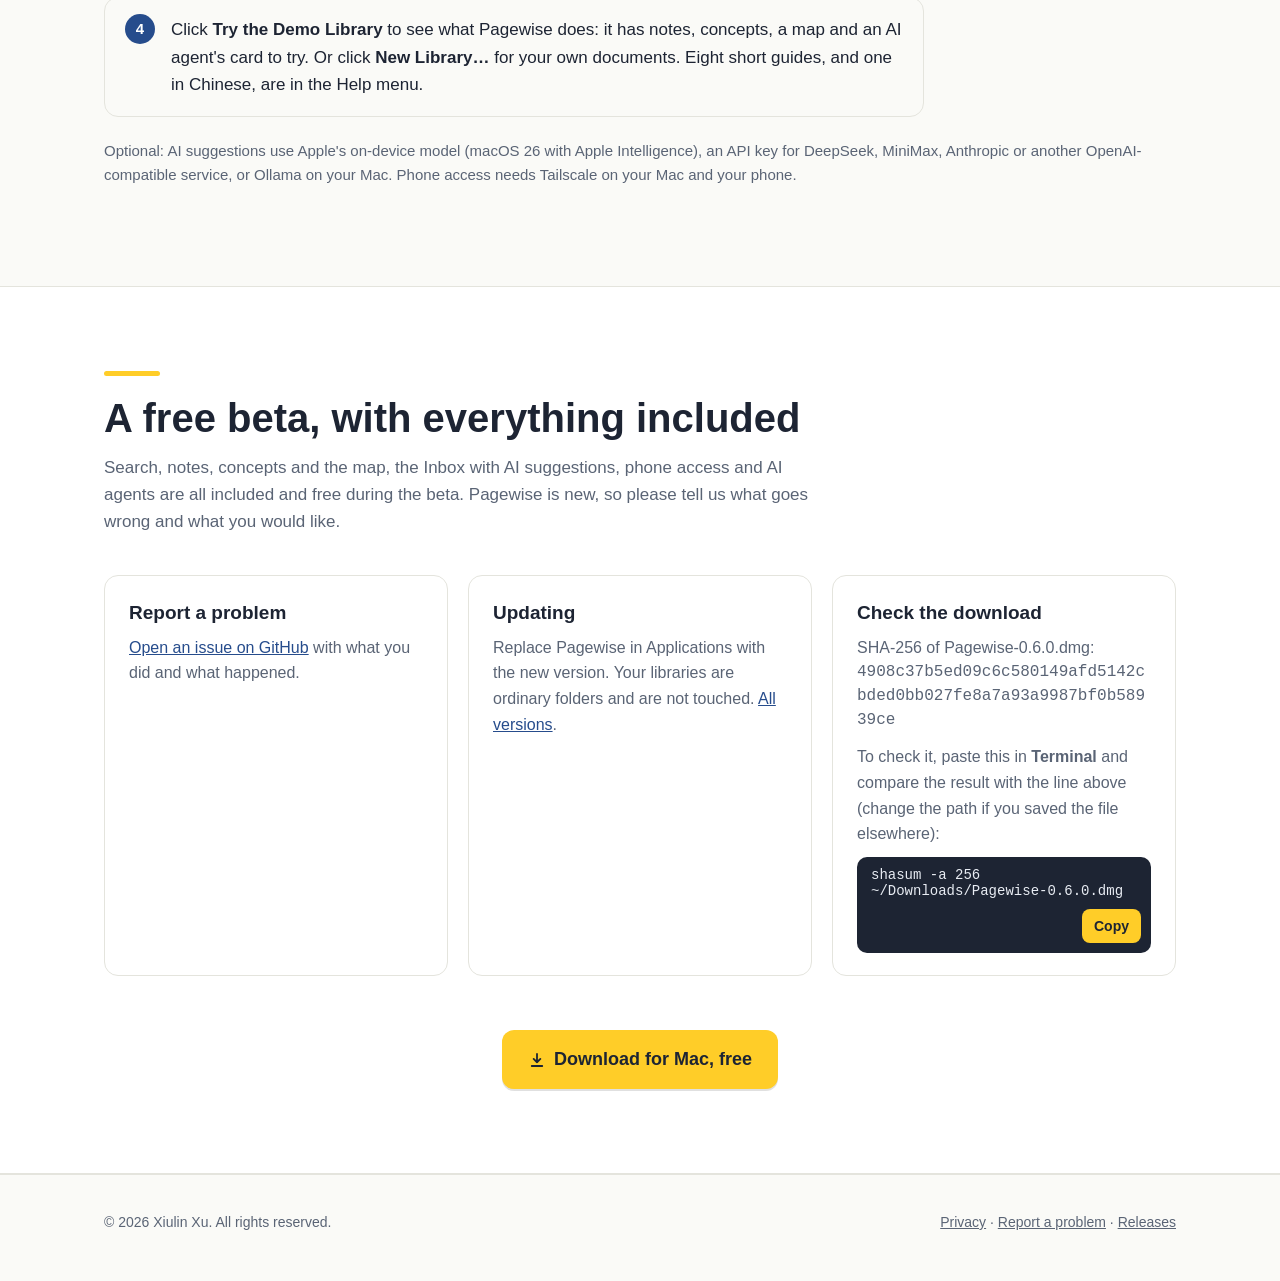
==== commit 9f118978: "Pagewise 0.6.0: download links, version, size and SHA-256; notes on Markdown, photos, recordings and" ====
--- a/index.html
+++ b/index.html
@@ -35,7 +35,7 @@
       <button type="button" data-lang="en" aria-pressed="true">EN</button>
       <button type="button" data-lang="zh" aria-pressed="false">中文</button>
     </span>
-    <a class="btn" href="https://github.com/xxln/pagewise-app/releases/download/v0.5.0/Pagewise-0.5.0.dmg">
+    <a class="btn" href="https://github.com/xxln/pagewise-app/releases/download/v0.6.0/Pagewise-0.6.0.dmg">
       <svg viewBox="0 0 24 24" fill="none" stroke="currentColor" stroke-width="2.4" stroke-linecap="round" stroke-linejoin="round" aria-hidden="true"><path d="M12 4v11m0 0-4.5-4.5M12 15l4.5-4.5M5 20h14"/></svg>
       <span class="label"><span class="en">Download</span><span class="zh">下载</span></span>
     </a>
@@ -45,7 +45,7 @@
 <div class="hero">
   <div class="wrap">
     <span class="pill"><span class="en">Free beta for Mac</span><span class="zh">Mac 免费测试版</span></span>
-    <a class="pill link" href="#features"><span class="en">New in 0.5: all your libraries, one QR code →</span><span class="zh">0.5 新功能：所有资料库，一个二维码 →</span></a>
+    <a class="pill link" href="#features"><span class="en">New in 0.6: notes on Markdown, photos, recordings and videos →</span><span class="zh">0.6 新功能：Markdown、照片、录音和视频都能写笔记 →</span></a>
     <h1>
       <span class="en">A knowledge base you can trust.</span>
       <span class="zh">一个值得信赖的知识库。</span>
@@ -58,13 +58,13 @@
       <span class="en">Pagewise is a Mac app for your library of PDFs and EPUBs. It searches inside every page and opens the document at the right page, with your words highlighted. As you read, you write notes on passages, explain ideas in your own words and see how they connect on a map, every statement traced back to its page. AI helps: it files new books, points you to passages and lets assistants cite your pages. It never writes your notes.</span>
       <span class="zh">Pagewise 是一款管理 PDF 和 EPUB 资料库的 Mac 应用：在每一页里全文搜索，点一下就打开到那一页，搜索词高亮显示。阅读时，你在原文旁写下笔记，用自己的话解释概念，在一张地图上看到它们如何相连，每一句话都能追溯到原文那一页。AI 只是协助：为新书编目、把你引向值得一读的段落、让 AI 助手引用你的书页，但从不替你写笔记。</span>
     </p>
-    <a class="btn big" href="https://github.com/xxln/pagewise-app/releases/download/v0.5.0/Pagewise-0.5.0.dmg">
+    <a class="btn big" href="https://github.com/xxln/pagewise-app/releases/download/v0.6.0/Pagewise-0.6.0.dmg">
       <svg viewBox="0 0 24 24" fill="none" stroke="currentColor" stroke-width="2.4" stroke-linecap="round" stroke-linejoin="round" aria-hidden="true"><path d="M12 4v11m0 0-4.5-4.5M12 15l4.5-4.5M5 20h14"/></svg>
       <span class="en">Download for Mac, free</span><span class="zh">免费下载 Mac 版</span>
     </a>
     <p class="meta">
-      <span class="en">Version 0.5.0 beta · macOS 14 Sonoma or later · Apple silicon and Intel · 28 MB</span>
-      <span class="zh">版本 0.5.0 测试版 · macOS 14 或更高版本 · Apple 芯片和 Intel · 28 MB</span>
+      <span class="en">Version 0.6.0 beta · macOS 14 Sonoma or later · Apple silicon and Intel · 38 MB</span>
+      <span class="zh">版本 0.6.0 测试版 · macOS 14 或更高版本 · Apple 芯片和 Intel · 38 MB</span>
     </p>
     <p class="notice">
       <span class="en"><b>First launch:</b> this beta is not yet notarized by Apple, so macOS blocks it the first time. Allow it once in <b>System Settings › Privacy &amp; Security › Open Anyway</b>. <a href="#open">How to open it</a></span>
@@ -193,8 +193,8 @@
           <li><span class="en"><b>Your voice</b>, recorded in the note window and turned into text on your Mac; the text is yours only when you approve it.</span><span class="zh"><b>你的声音</b>：在笔记窗口里录音，在你的 Mac 上转写成文字；经你确认后，文字才成为你的笔记。</span></li>
           <li><span class="en"><b>Math</b>, written as in LaTeX.</span><span class="zh"><b>数学公式</b>：按 LaTeX 书写。</span></li>
         </ul>
-        <p><span class="en">Notes work on EPUBs and on your phone, and connect through #tags. They live in one plain Markdown file; your PDFs are never changed.</span>
-           <span class="zh">EPUB 和手机上也能写笔记，#标签 把它们连起来。所有笔记保存在一个纯 Markdown 文件里，PDF 本身不会被修改。</span></p>
+        <p><span class="en">Notes work on EPUBs, Markdown and text files, photos, and recordings and videos (a note sits at its moment; a transcript made on your Mac makes them searchable), and on your phone, and connect through #tags. They live in one plain Markdown file; your documents are never changed.</span>
+           <span class="zh">EPUB、Markdown 和纯文本文件、照片，以及录音和视频（笔记记在某个时刻；在你的 Mac 上生成的转写稿让它们也能搜索）都能写笔记，手机上也能写，#标签 把它们连起来。所有笔记保存在一个纯 Markdown 文件里，文档本身不会被修改。</span></p>
       </div>
       <img class="shot dark" src="assets/7-notes.png" alt="Notes of every kind: a voice note with its play button, a note with a picture, a note with math, and a note with a sketch, beside the page they were written on" loading="lazy" width="980" height="586">
     </div>
@@ -274,13 +274,13 @@
       </div>
       <div class="card">
         <h3><span class="en">Private by default</span><span class="zh">默认就是私密的</span></h3>
-        <p><span class="en">Your documents, catalogue, notes, pictures, recordings and search index stay in the folder you choose. Live Text, voice transcription and Apple's on-device model run on your Mac. Pictures and recordings are never sent to an AI.</span>
-           <span class="zh">文档、目录、笔记、图片、录音和搜索索引都留在你选择的文件夹里。“实况文本”、语音转写和 Apple 本机模型都在你的 Mac 上运行。图片和录音从不发送给 AI。</span></p>
+        <p><span class="en">Your documents, catalogue, notes, pictures, recordings and search index stay in the folder you choose. Live Text, transcription and Apple's on-device model run on your Mac. Images, recordings and videos are never sent to an AI.</span>
+           <span class="zh">文档、目录、笔记、图片、录音和搜索索引都留在你选择的文件夹里。“实况文本”、语音转写和 Apple 本机模型都在你的 Mac 上运行。图片、录音和视频从不发送给 AI。</span></p>
       </div>
       <div class="card">
         <h3><span class="en">Only what you turn on</span><span class="zh">只在你开启时</span></h3>
-        <p><span class="en">Data leaves your Mac only if you choose a cloud AI service (then only what you ask about: a new file's first pages, with your subject names and the titles of the few most similar documents; or a concept's notes, for a suggested part of its explanation) or turn on phone access (then only to your own devices; notes you write on the phone are saved on your Mac).</span>
-           <span class="zh">只有你选用云端 AI 服务（只发送你所询问的内容：新文件的前几页，以及学科名称和最相似的几本文档的标题；或在你请 AI 建议解释的一部分时，这个概念的笔记），或开启手机访问（只发送到你自己的设备；在手机上写的笔记保存在你的 Mac 上）时，才会有数据离开你的 Mac。</span></p>
+        <p><span class="en">Data leaves your Mac only if you choose a cloud AI service (then only what you ask about: a new file's first pages, or only the name and details of an image, a recording or a video, with your subject names and the titles of the few most similar documents; or a concept's notes, for a suggested part of its explanation) or turn on phone access (then only to your own devices; notes you write on the phone are saved on your Mac).</span>
+           <span class="zh">只有你选用云端 AI 服务（只发送你所询问的内容：新文件的前几页，或图片、录音、视频的名称和基本信息，以及学科名称和最相似的几本文档的标题；或在你请 AI 建议解释的一部分时，这个概念的笔记），或开启手机访问（只发送到你自己的设备；在手机上写的笔记保存在你的 Mac 上）时，才会有数据离开你的 Mac。</span></p>
       </div>
     </div>
     <p class="note" style="margin-top:22px"><a href="privacy.html"><span class="en">Read the privacy policy</span><span class="zh">阅读隐私政策</span></a></p>
@@ -293,8 +293,8 @@
     <h2><span class="en">Install</span><span class="zh">安装</span></h2>
     <p class="sub"><span class="en">Pagewise needs macOS 14 Sonoma or later, on Apple silicon or Intel.</span><span class="zh">需要 macOS 14 或更高版本，Apple 芯片或 Intel 均可。</span></p>
     <ol class="steps">
-      <li><span class="en"><a href="https://github.com/xxln/pagewise-app/releases/download/v0.5.0/Pagewise-0.5.0.dmg">Download Pagewise-0.5.0.dmg</a> and open it.</span>
-          <span class="zh"><a href="https://github.com/xxln/pagewise-app/releases/download/v0.5.0/Pagewise-0.5.0.dmg">下载 Pagewise-0.5.0.dmg</a> 并打开。</span></li>
+      <li><span class="en"><a href="https://github.com/xxln/pagewise-app/releases/download/v0.6.0/Pagewise-0.6.0.dmg">Download Pagewise-0.6.0.dmg</a> and open it.</span>
+          <span class="zh"><a href="https://github.com/xxln/pagewise-app/releases/download/v0.6.0/Pagewise-0.6.0.dmg">下载 Pagewise-0.6.0.dmg</a> 并打开。</span></li>
       <li><span class="en">Drag <b>Pagewise</b> onto <b>Applications</b>.</span><span class="zh">把 <b>Pagewise</b> 拖到 <b>应用程序</b>（Applications）。</span></li>
       <li><span class="en">Open Pagewise. The first time, macOS stops it because this beta is not yet notarized by Apple: allow it once as shown in <a href="#open">Opening Pagewise the first time</a>.</span>
           <span class="zh">打开 Pagewise。因为这个测试版还没有经过 Apple 公证，第一次打开时 macOS 会阻止它：按 <a href="#open">第一次打开 Pagewise</a> 里的步骤允许一次即可。</span></li>
@@ -329,18 +329,18 @@
       </div>
       <div class="card">
         <h3><span class="en">Check the download</span><span class="zh">核对下载文件</span></h3>
-        <p><span class="en">SHA-256 of Pagewise-0.5.0.dmg:</span><span class="zh">Pagewise-0.5.0.dmg 的 SHA-256：</span></p>
-        <p class="hash">dc8b1077d4315a6636861f469f7f0069968b2c8f164fcc8092b069c61fa238ac</p>
+        <p><span class="en">SHA-256 of Pagewise-0.6.0.dmg:</span><span class="zh">Pagewise-0.6.0.dmg 的 SHA-256：</span></p>
+        <p class="hash">4908c37b5ed09c6c580149afd5142cbded0bb027fe8a7a93a9987bf0b58939ce</p>
         <p><span class="en">To check it, paste this in <b>Terminal</b> and compare the result with the line above (change the path if you saved the file elsewhere):</span>
            <span class="zh">核对方法：在“终端”里粘贴下面这一行，把结果和上面那一行比较（如果文件不在“下载”文件夹里，请改成实际路径）：</span></p>
         <div class="cmd">
-          <code id="checksum">shasum -a 256 ~/Downloads/Pagewise-0.5.0.dmg</code>
+          <code id="checksum">shasum -a 256 ~/Downloads/Pagewise-0.6.0.dmg</code>
           <button type="button" class="copy" data-copy="checksum"><span class="en">Copy</span><span class="zh">复制</span></button>
         </div>
       </div>
     </div>
     <div class="cta" style="margin-top:44px">
-      <a class="btn big" href="https://github.com/xxln/pagewise-app/releases/download/v0.5.0/Pagewise-0.5.0.dmg">
+      <a class="btn big" href="https://github.com/xxln/pagewise-app/releases/download/v0.6.0/Pagewise-0.6.0.dmg">
         <svg viewBox="0 0 24 24" fill="none" stroke="currentColor" stroke-width="2.4" stroke-linecap="round" stroke-linejoin="round" aria-hidden="true"><path d="M12 4v11m0 0-4.5-4.5M12 15l4.5-4.5M5 20h14"/></svg>
         <span class="en">Download for Mac, free</span><span class="zh">免费下载 Mac 版</span>
       </a>
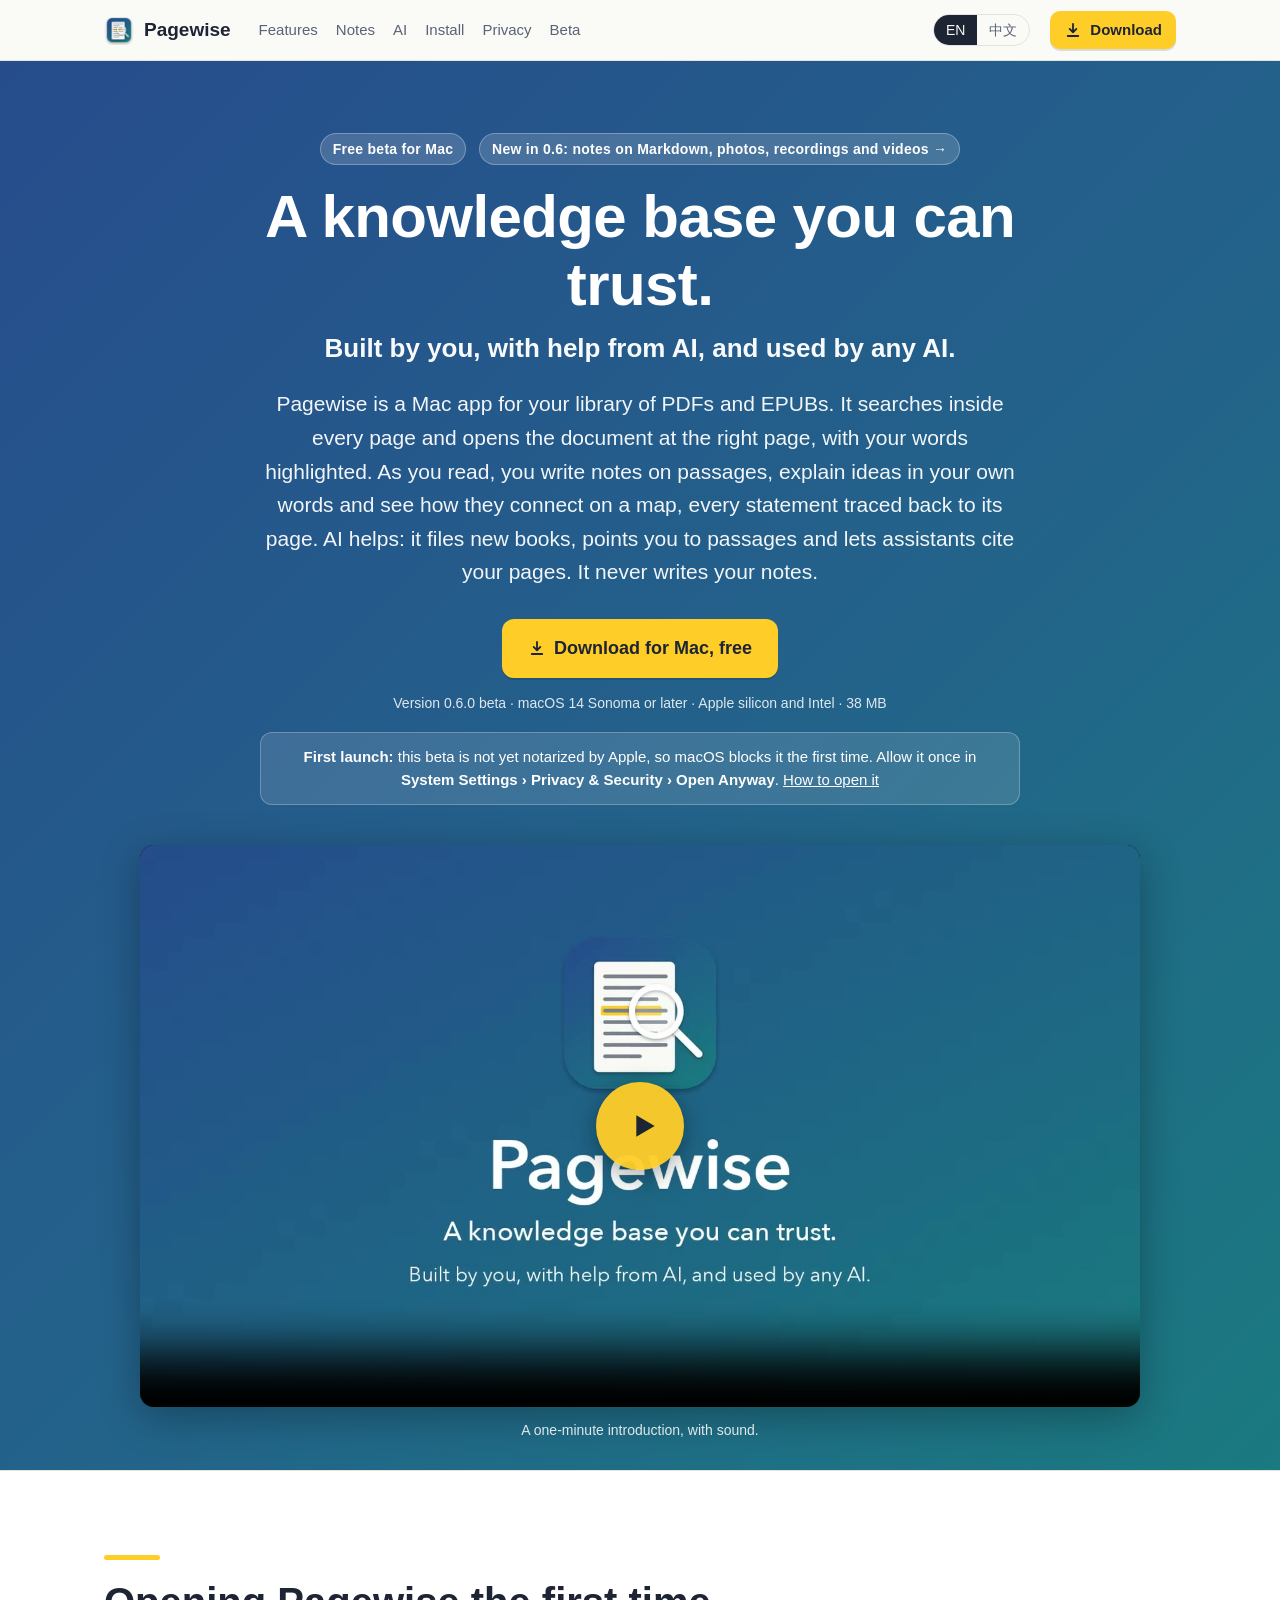
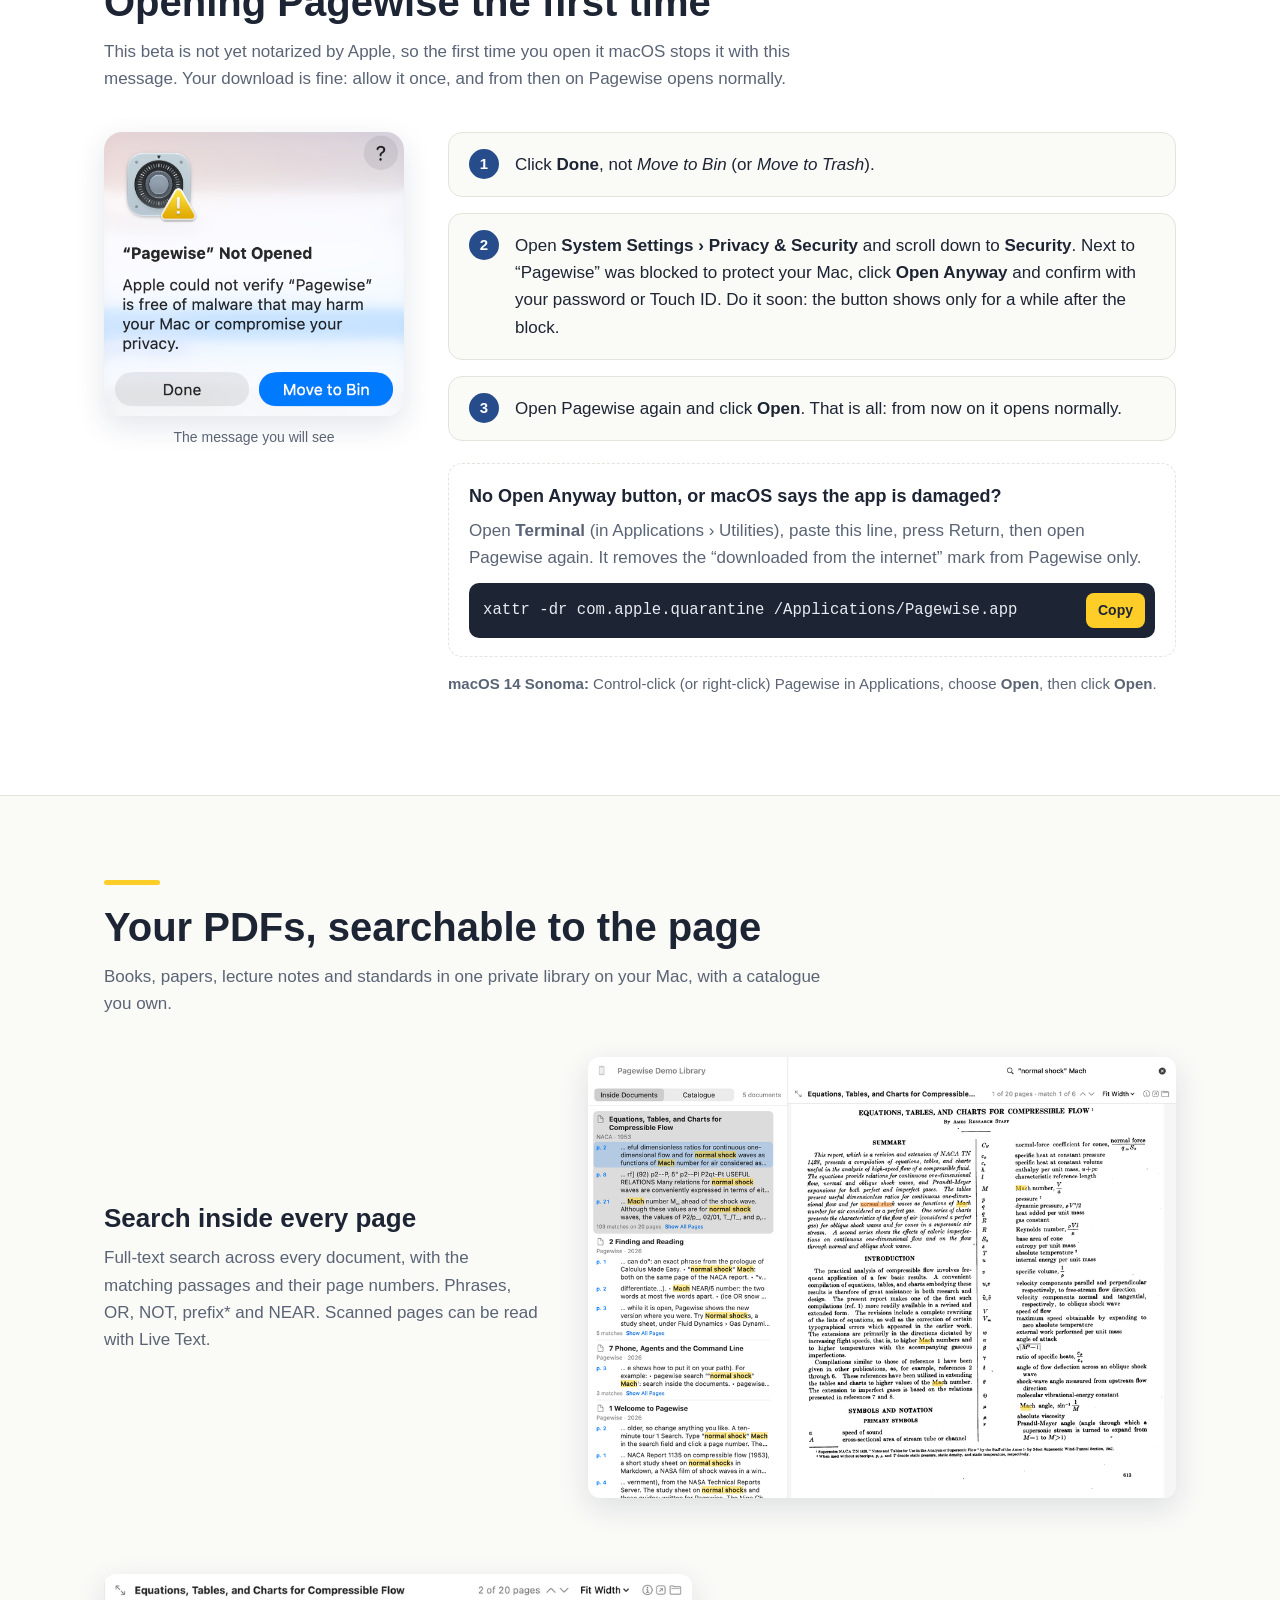
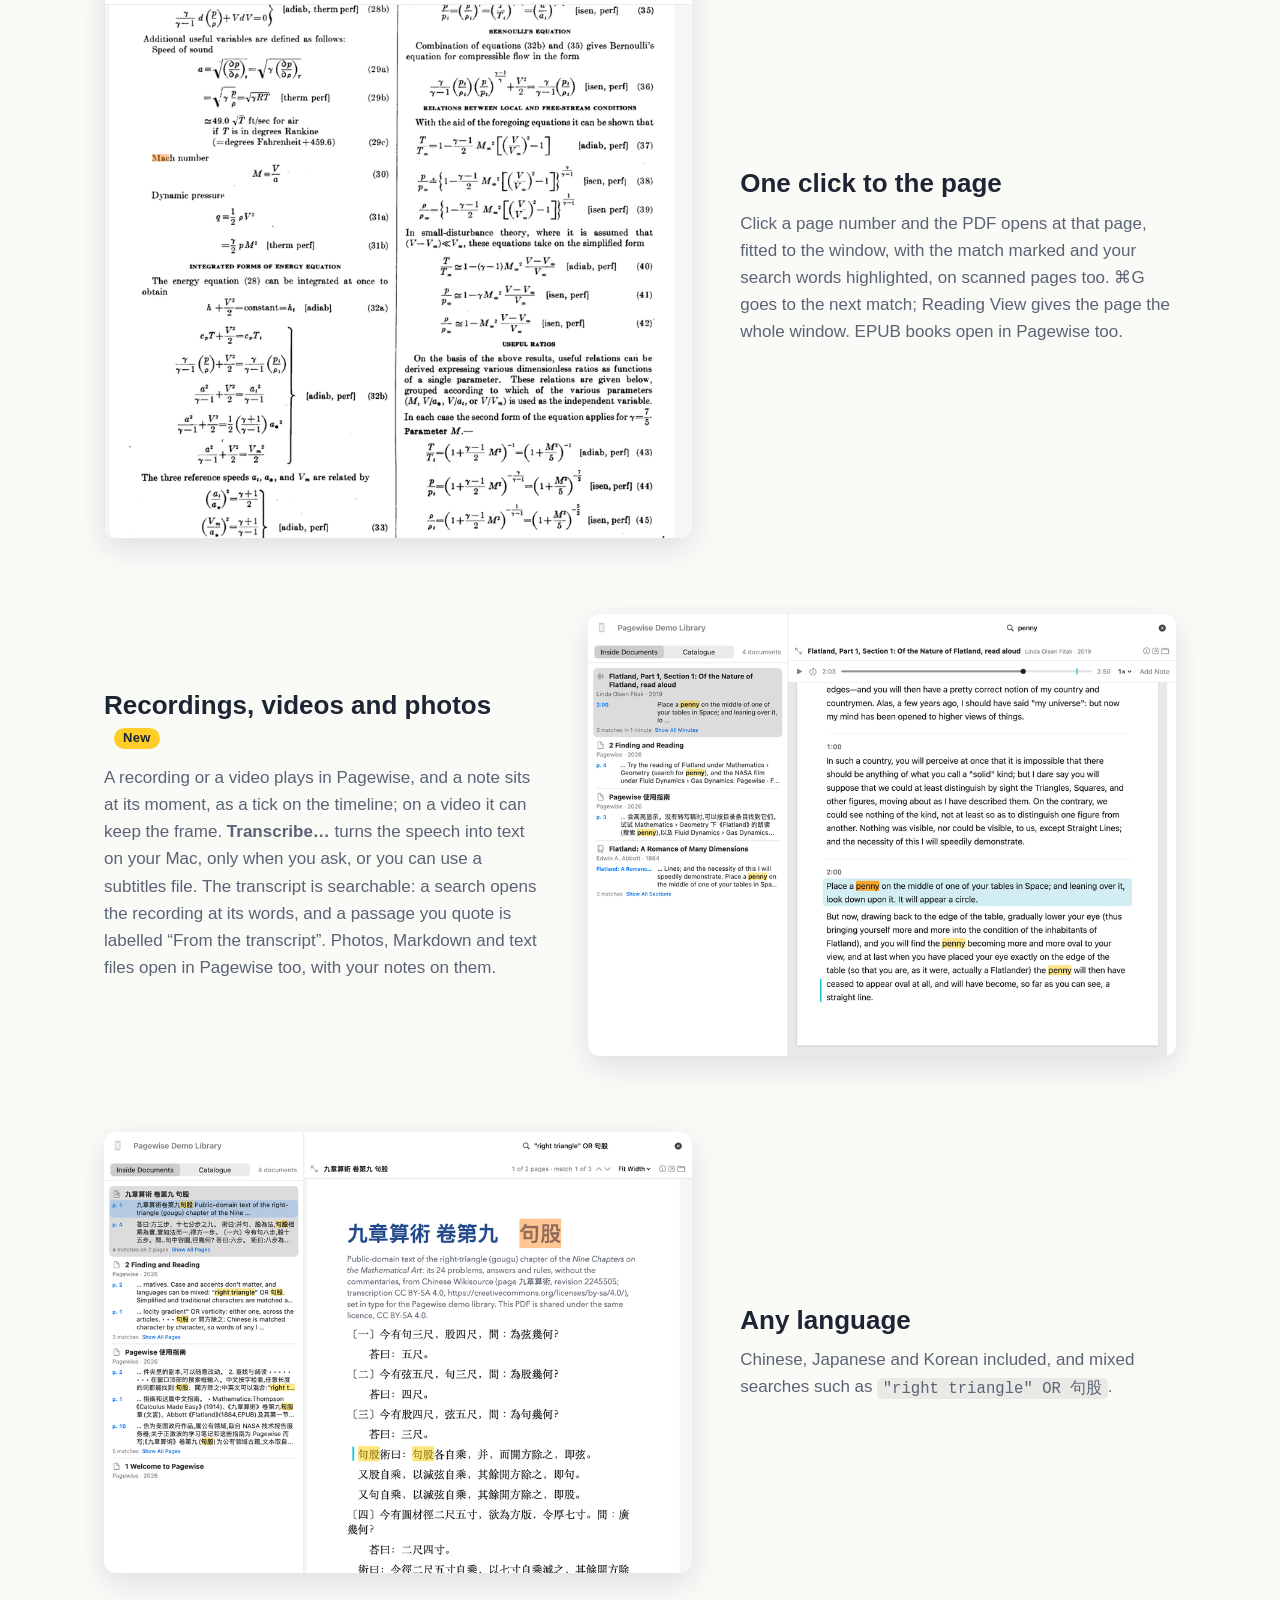
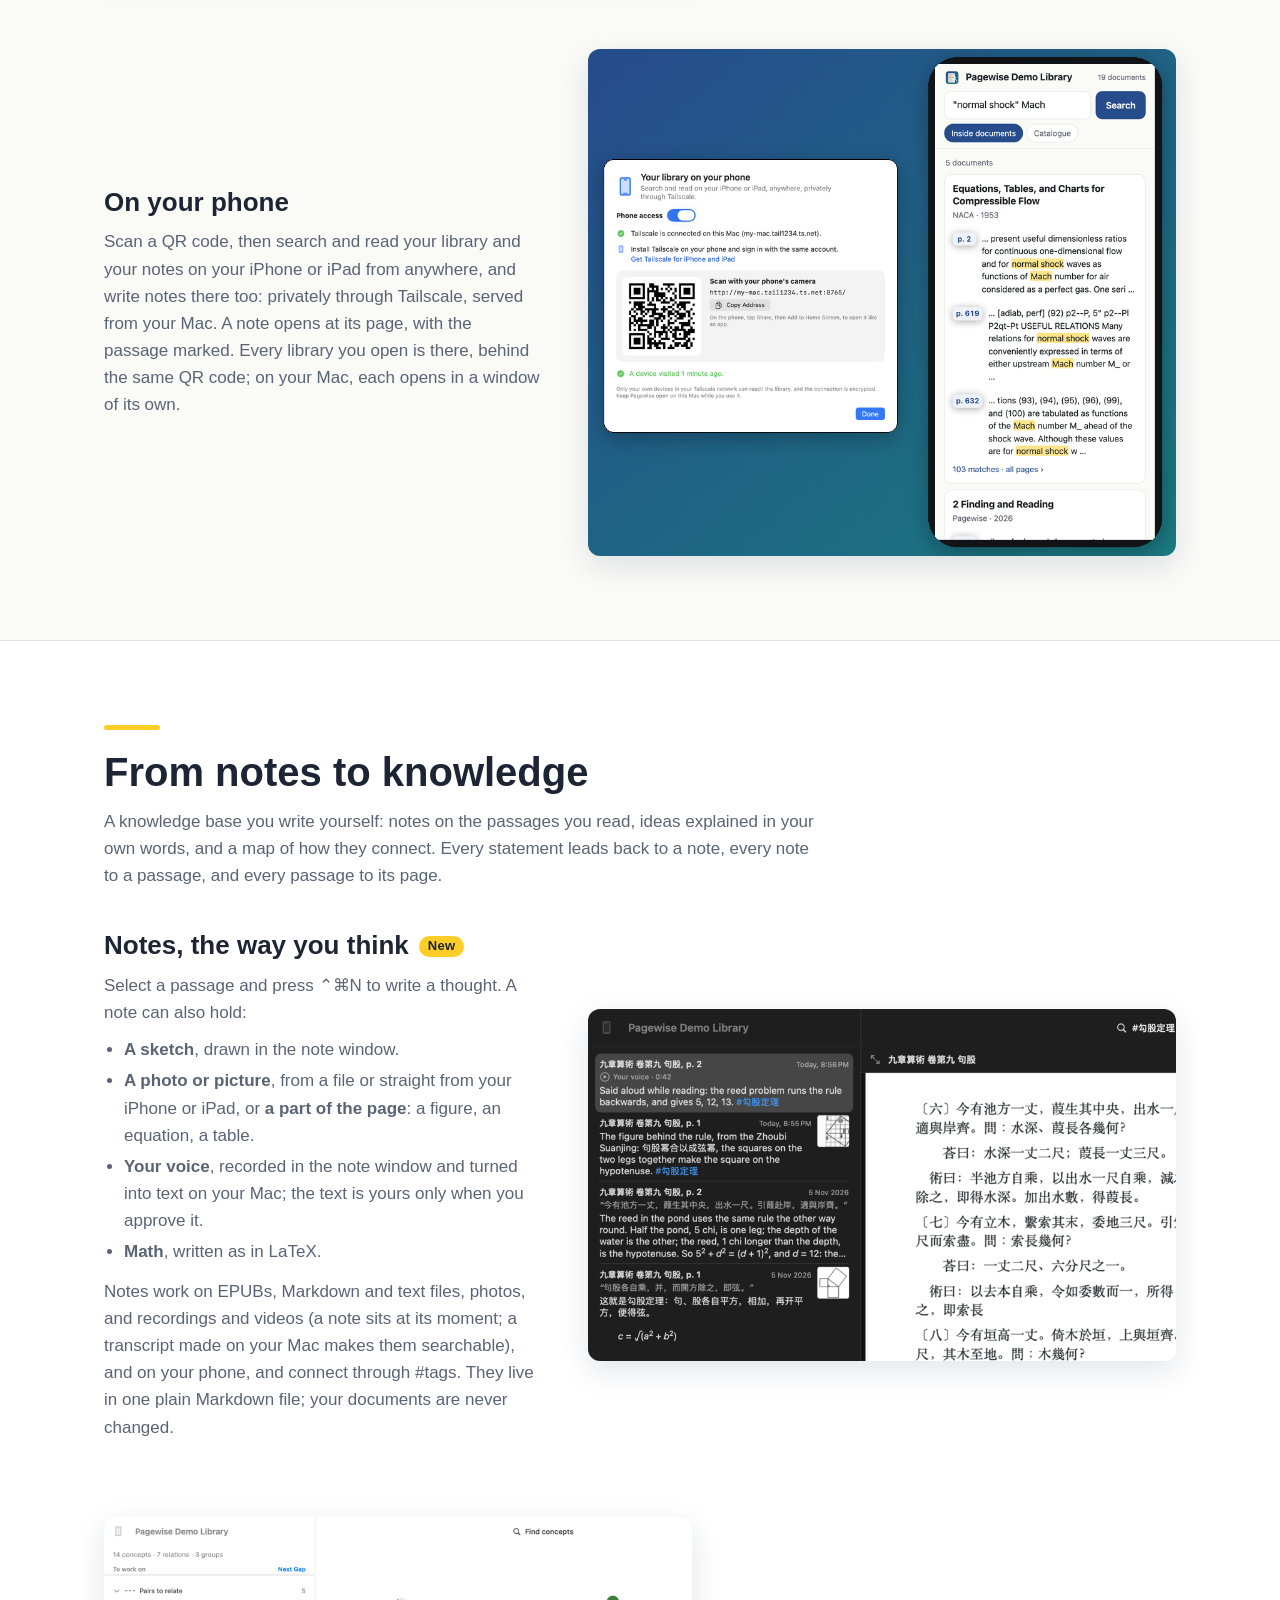
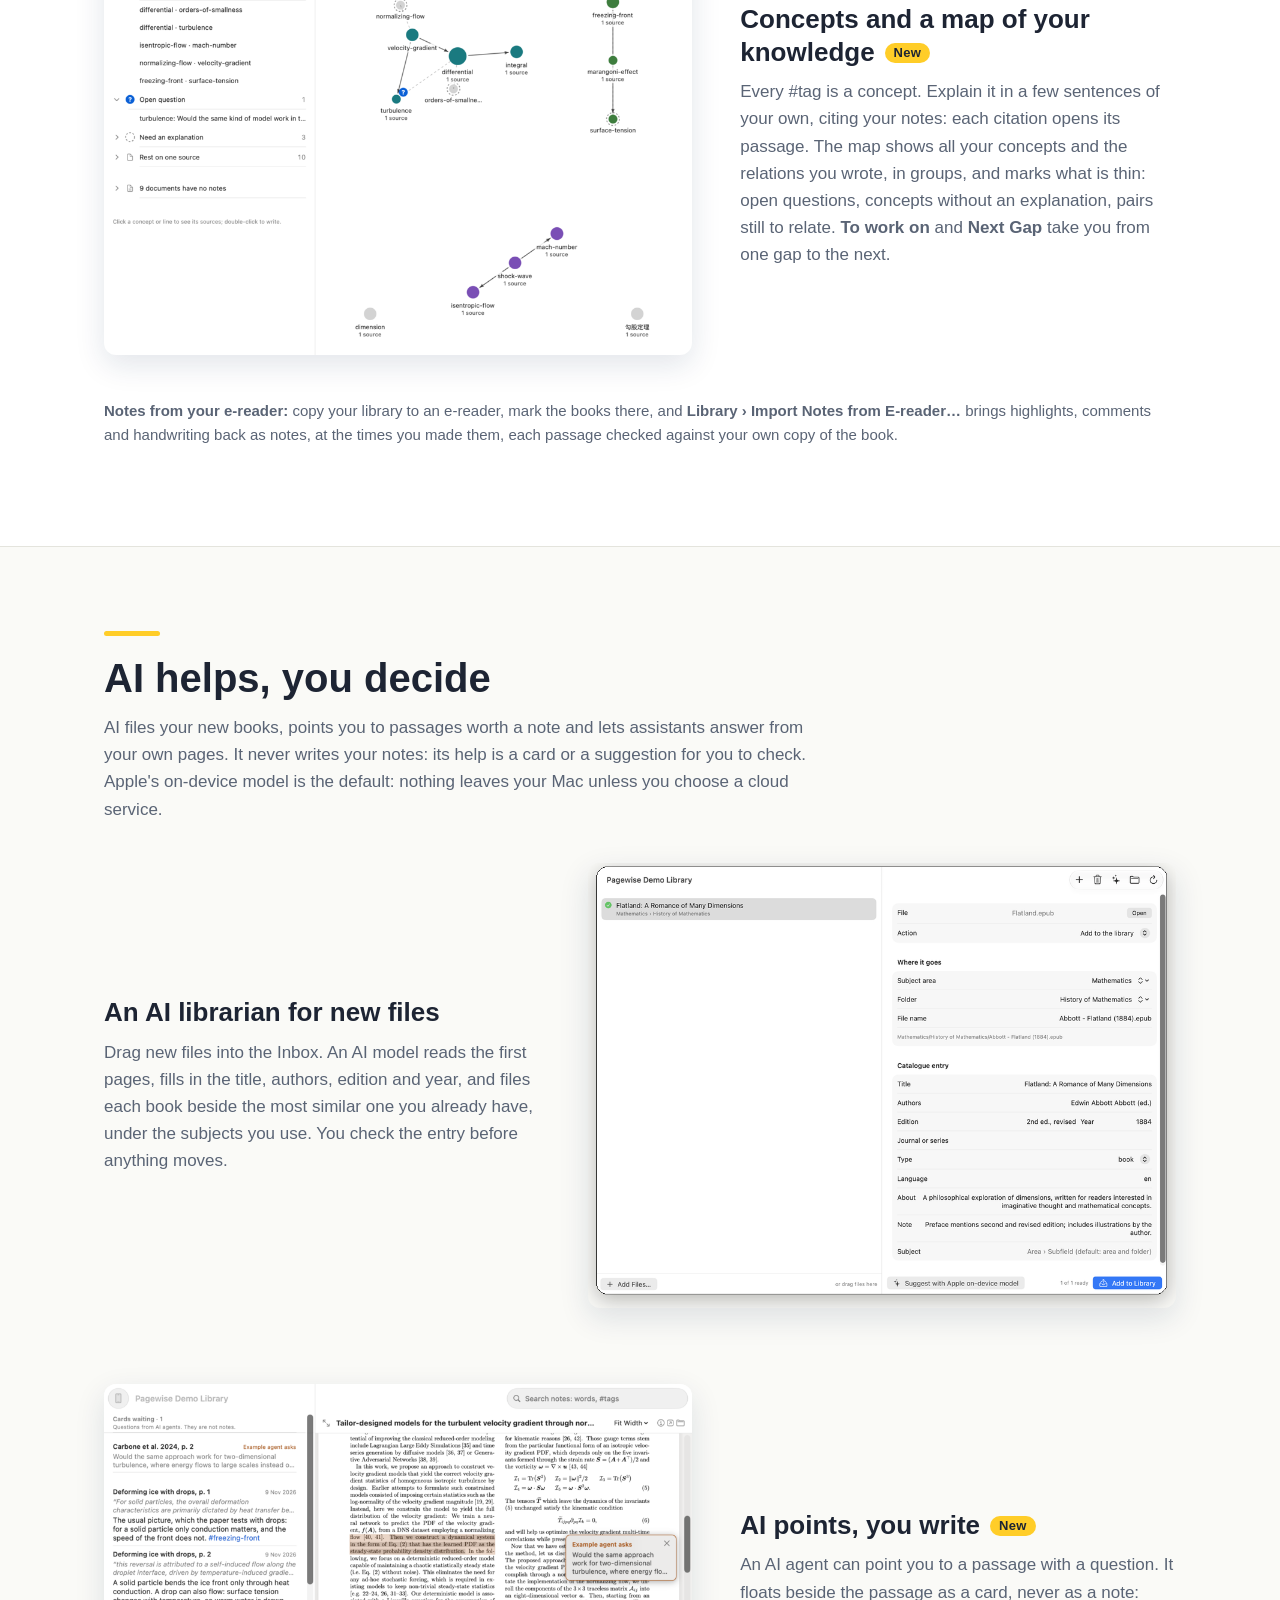
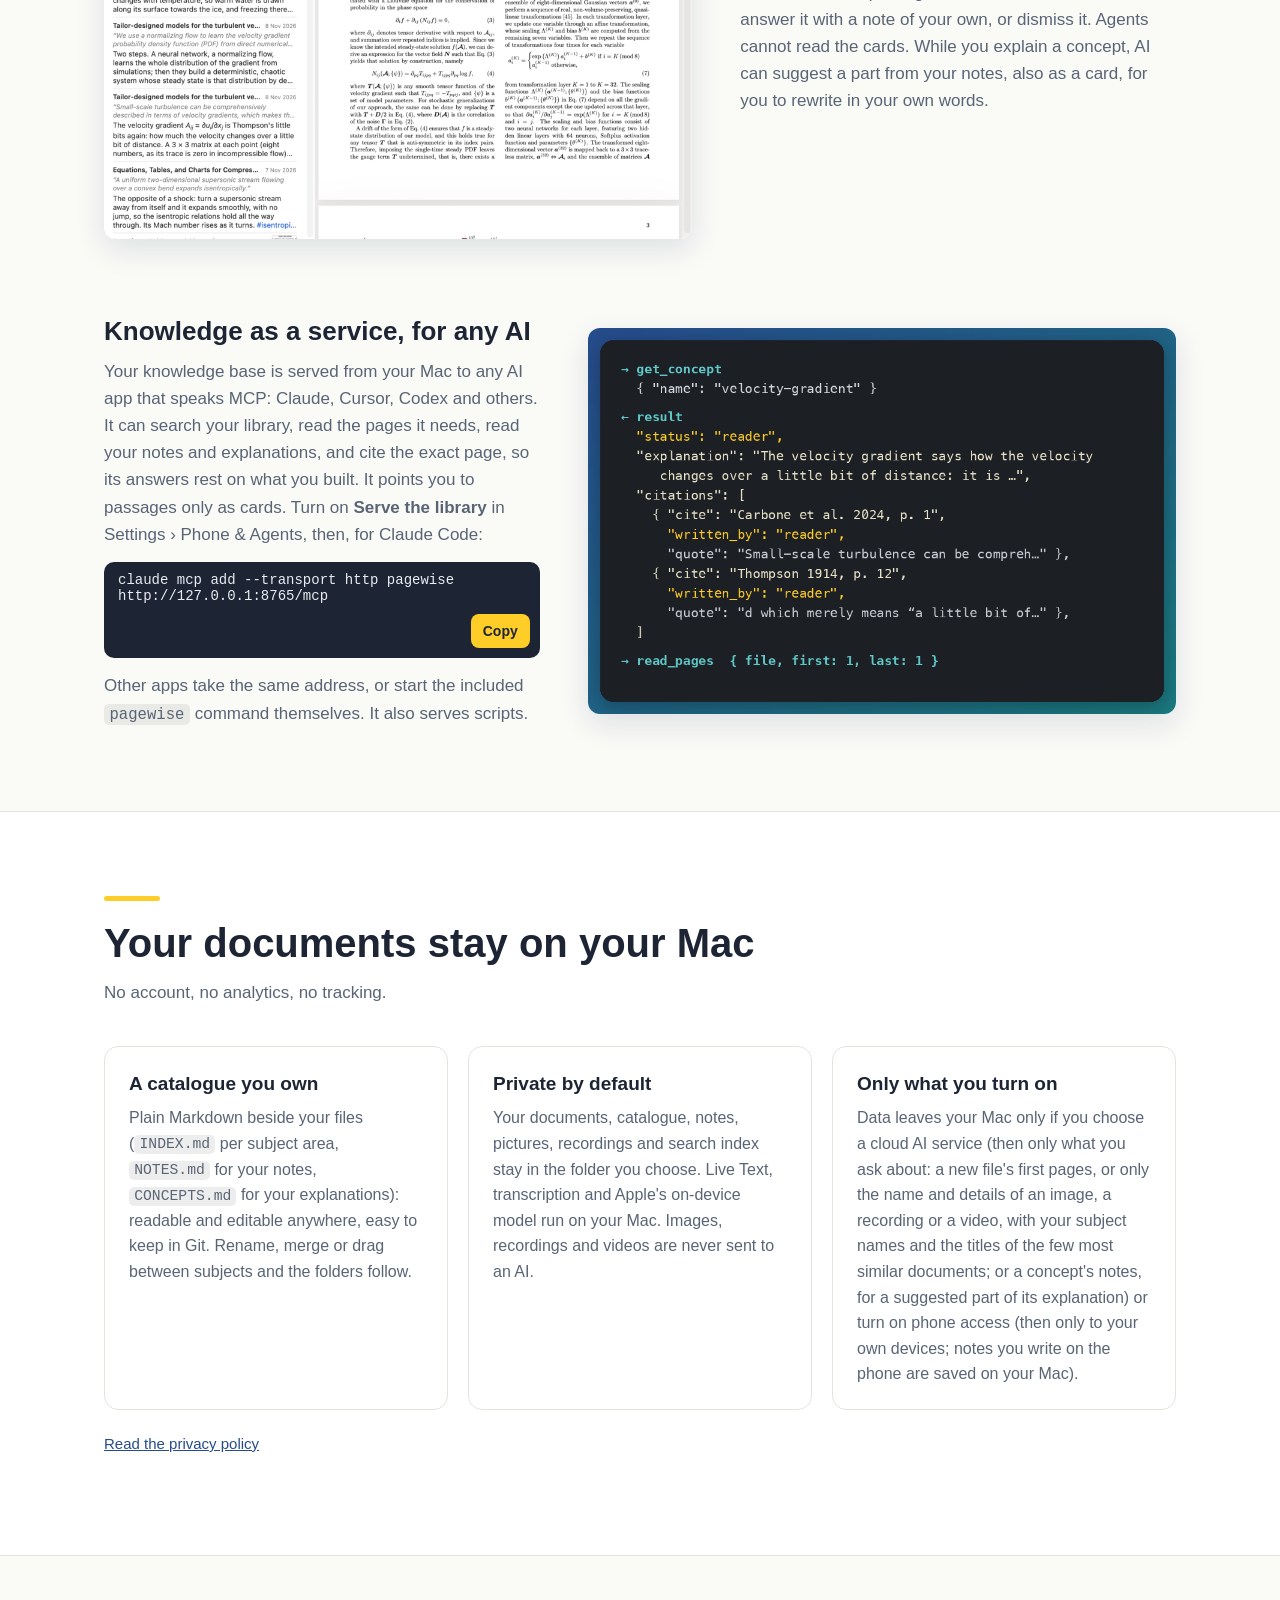
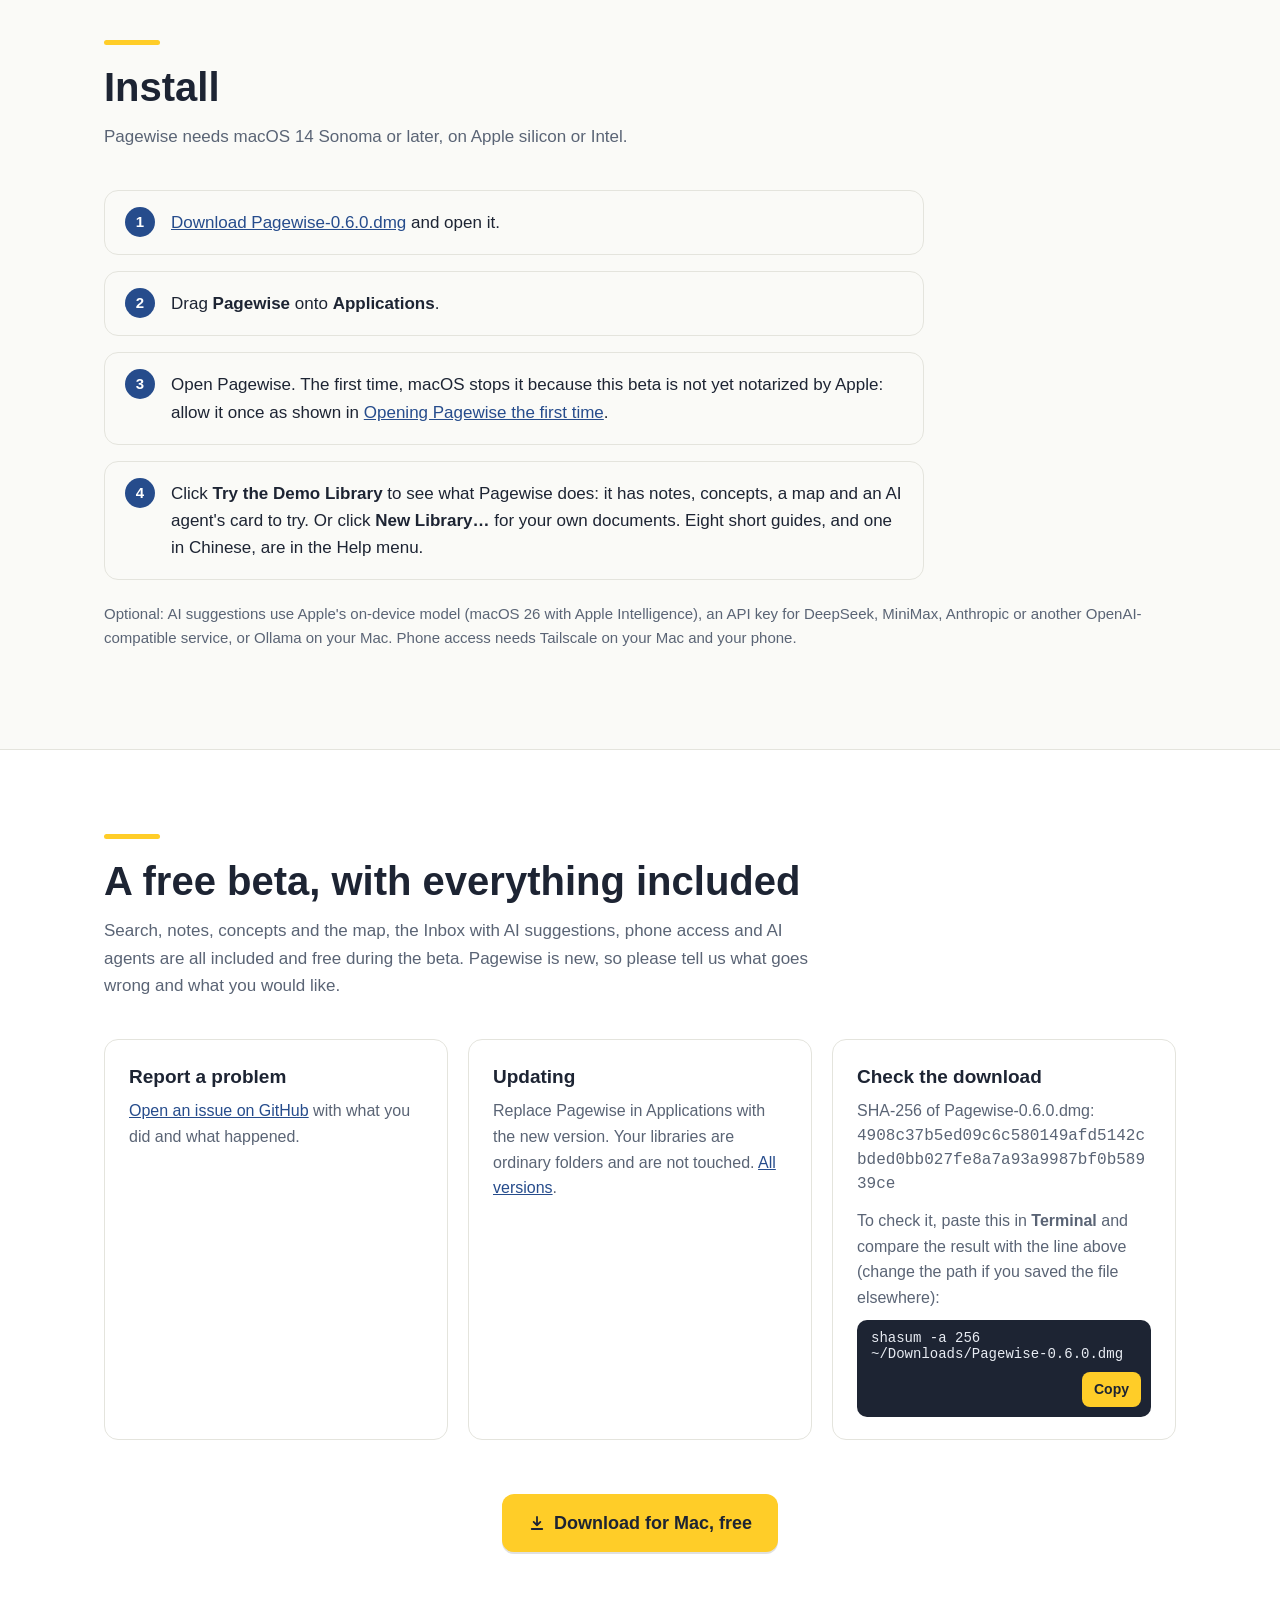
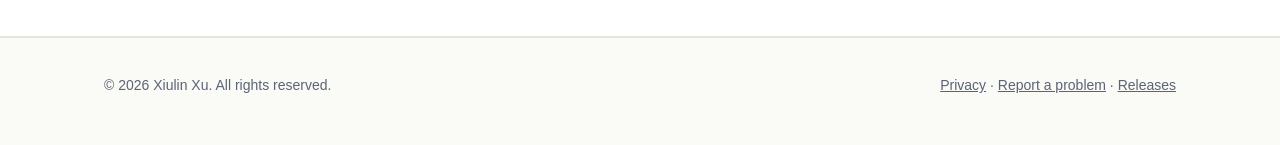
==== commit ac9bf25b: "Screenshots from 0.6.0's demo, and recordings, videos and photos Screenshots 1, 2, 3, 5 and 6 made a" ====
--- a/index.html
+++ b/index.html
@@ -45,7 +45,7 @@
 <div class="hero">
   <div class="wrap">
     <span class="pill"><span class="en">Free beta for Mac</span><span class="zh">Mac 免费测试版</span></span>
-    <a class="pill link" href="#features"><span class="en">New in 0.6: notes on Markdown, photos, recordings and videos →</span><span class="zh">0.6 新功能：Markdown、照片、录音和视频都能写笔记 →</span></a>
+    <a class="pill link" href="#media"><span class="en">New in 0.6: notes on Markdown, photos, recordings and videos →</span><span class="zh">0.6 新功能：Markdown、照片、录音和视频都能写笔记 →</span></a>
     <h1>
       <span class="en">A knowledge base you can trust.</span>
       <span class="zh">一个值得信赖的知识库。</span>
@@ -138,7 +138,7 @@
         <p><span class="en">Full-text search across every document, with the matching passages and their page numbers. Phrases, OR, NOT, prefix* and NEAR. Scanned pages can be read with Live Text.</span>
            <span class="zh">在所有文档里全文搜索，列出命中的段落和页码。支持短语、OR、NOT、前缀* 和 NEAR。扫描版的页面可以用“实况文本”识别。</span></p>
       </div>
-      <img class="shot" src="assets/1-search.png" alt="Search results with highlighted passages and page numbers" loading="lazy" width="969" height="734">
+      <img class="shot" src="assets/1-search.png" alt="Search results with highlighted passages and page numbers" loading="lazy" width="980" height="735">
     </div>
 
     <div class="feature">
@@ -147,7 +147,16 @@
         <p><span class="en">Click a page number and the PDF opens at that page, fitted to the window, with the match marked and your search words highlighted, on scanned pages too. ⌘G goes to the next match; Reading View gives the page the whole window. EPUB books open in Pagewise too.</span>
            <span class="zh">点击页码，PDF 就在那一页打开，页面适合窗口宽度，当前命中标出、搜索词高亮显示，扫描页也一样。⌘G 跳到下一个命中；“阅读视图”让页面占满整个窗口。EPUB 电子书也能在 Pagewise 里直接阅读。</span></p>
       </div>
-      <img class="shot" src="assets/2-page.png" alt="A PDF opened at the matching page with the search words highlighted" loading="lazy" width="811" height="769">
+      <img class="shot" src="assets/2-page.png" alt="A PDF opened at a matching page with the search word marked" loading="lazy" width="811" height="778">
+    </div>
+
+    <div class="feature" id="media">
+      <div class="text">
+        <h3><span class="en">Recordings, videos and photos</span><span class="zh">录音、视频和照片</span><span class="new"><span class="en">New</span><span class="zh">新</span></span></h3>
+        <p><span class="en">A recording or a video plays in Pagewise, and a note sits at its moment, as a tick on the timeline; on a video it can keep the frame. <b>Transcribe…</b> turns the speech into text on your Mac, only when you ask, or you can use a subtitles file. The transcript is searchable: a search opens the recording at its words, and a passage you quote is labelled “From the transcript”. Photos, Markdown and text files open in Pagewise too, with your notes on them.</span>
+           <span class="zh">录音和视频在 Pagewise 里播放，笔记记在某个时刻，显示为时间轴上的一个刻度；视频上的笔记还可以保留那一帧画面。“Transcribe…”只在你要求时、在你的 Mac 上把其中的话语转写成文字，也可以使用字幕文件。转写稿可以搜索：搜索结果直接打开到录音里说这些话的时刻，你引用的段落会标明“From the transcript”。照片、Markdown 和纯文本文件也能在 Pagewise 里打开，同样可以写笔记。</span></p>
+      </div>
+      <img class="shot" src="assets/10-recording.png" alt="A LibriVox recording opened from a search for “penny”: the player with a note's tick on its timeline, and the transcript with the matching words lit" loading="lazy" width="980" height="735">
     </div>
 
     <div class="feature">
@@ -156,7 +165,7 @@
         <p><span class="en">Chinese, Japanese and Korean included, and mixed searches such as <code>"right triangle" OR 句股</code>.</span>
            <span class="zh">中文、日文、韩文都能搜，也能中英混合搜索，例如 <code>"right triangle" OR 句股</code>。</span></p>
       </div>
-      <img class="shot" src="assets/3-languages.png" alt="Searching a classical Chinese text" loading="lazy" width="989" height="749">
+      <img class="shot" src="assets/3-languages.png" alt="Searching a classical Chinese text" loading="lazy" width="980" height="735">
     </div>
 
     <div class="feature">
@@ -255,7 +264,7 @@
         <p><span class="en">Other apps take the same address, or start the included <code>pagewise</code> command themselves. It also serves scripts.</span>
            <span class="zh">其他应用填写同一个地址即可，也可以自己启动附带的 <code>pagewise</code> 命令；脚本同样可以使用它。</span></p>
       </div>
-      <img class="shot dark" src="assets/6-agents.png" alt="An AI assistant calling Pagewise's search tool" loading="lazy" width="940" height="740">
+      <img class="shot dark" src="assets/6-agents.png" alt="An AI assistant reading a concept from Pagewise: your explanation, and the notes and pages it cites" loading="lazy" width="960" height="630">
     </div>
     </div>
   </div>
--- a/assets/site.css
+++ b/assets/site.css
@@ -102,6 +102,7 @@
 
 .feature { display: grid; grid-template-columns: minmax(0, 1fr) minmax(0, 1.35fr); gap: 48px; align-items: center; margin: 0 0 76px; }
 .feature > * { min-width: 0; }
+.feature[id] { scroll-margin-top: 84px; }
 .feature:last-child { margin-bottom: 0; }
 .features .feature:nth-child(even) { grid-template-columns: minmax(0, 1.35fr) minmax(0, 1fr); }
 .features .feature:nth-child(even) .text { order: 2; }
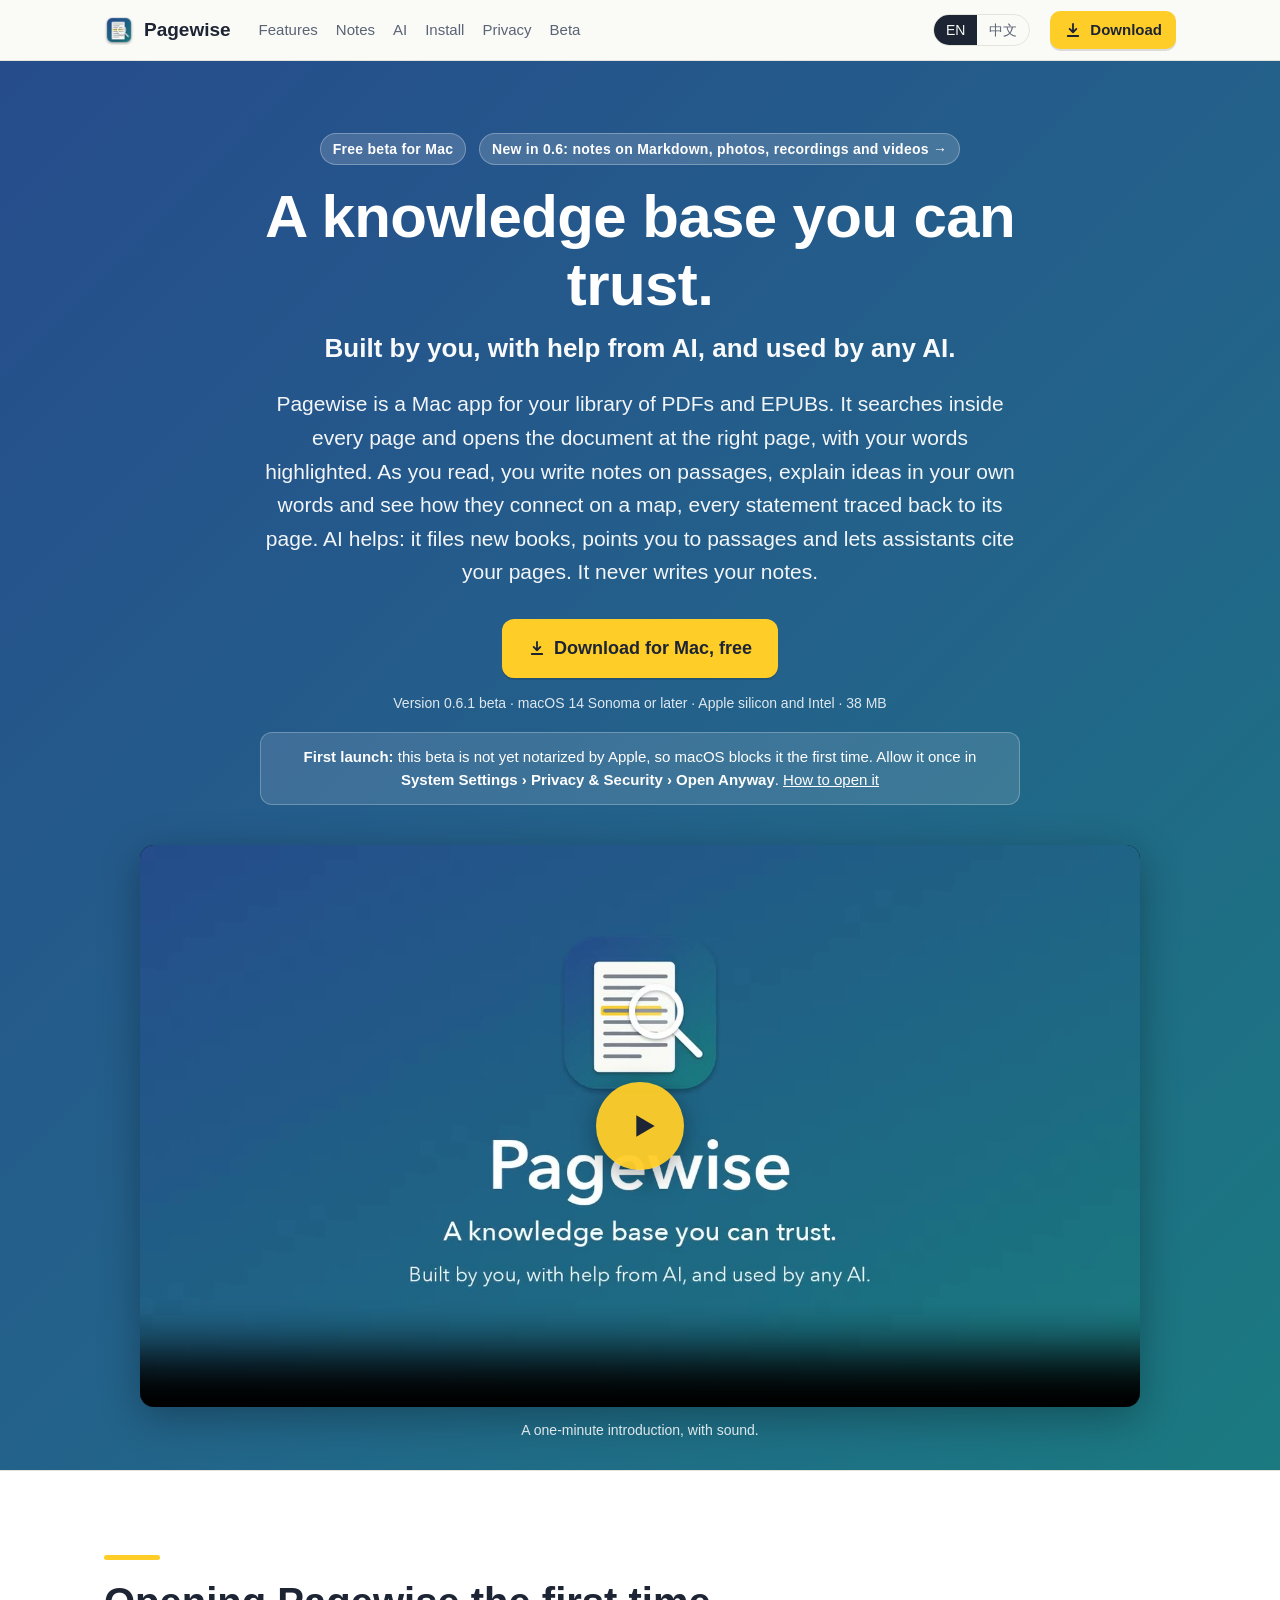
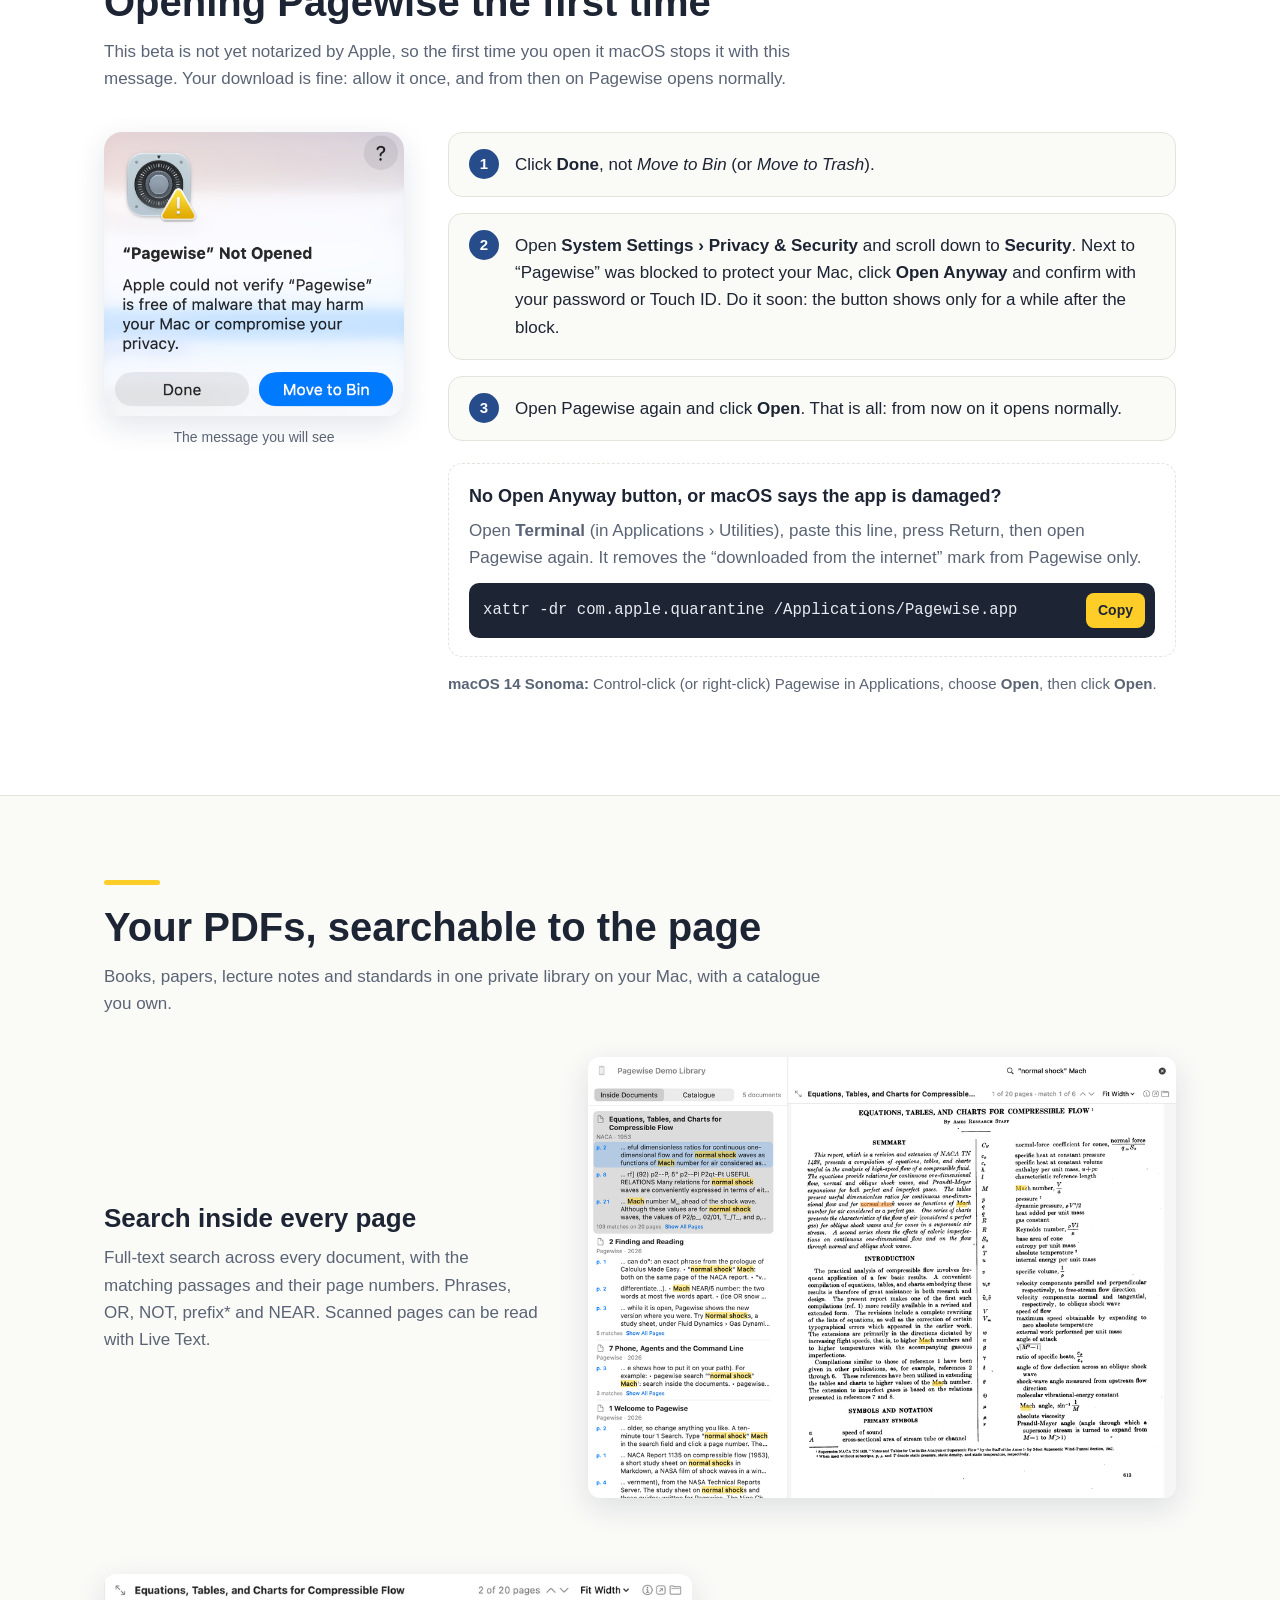
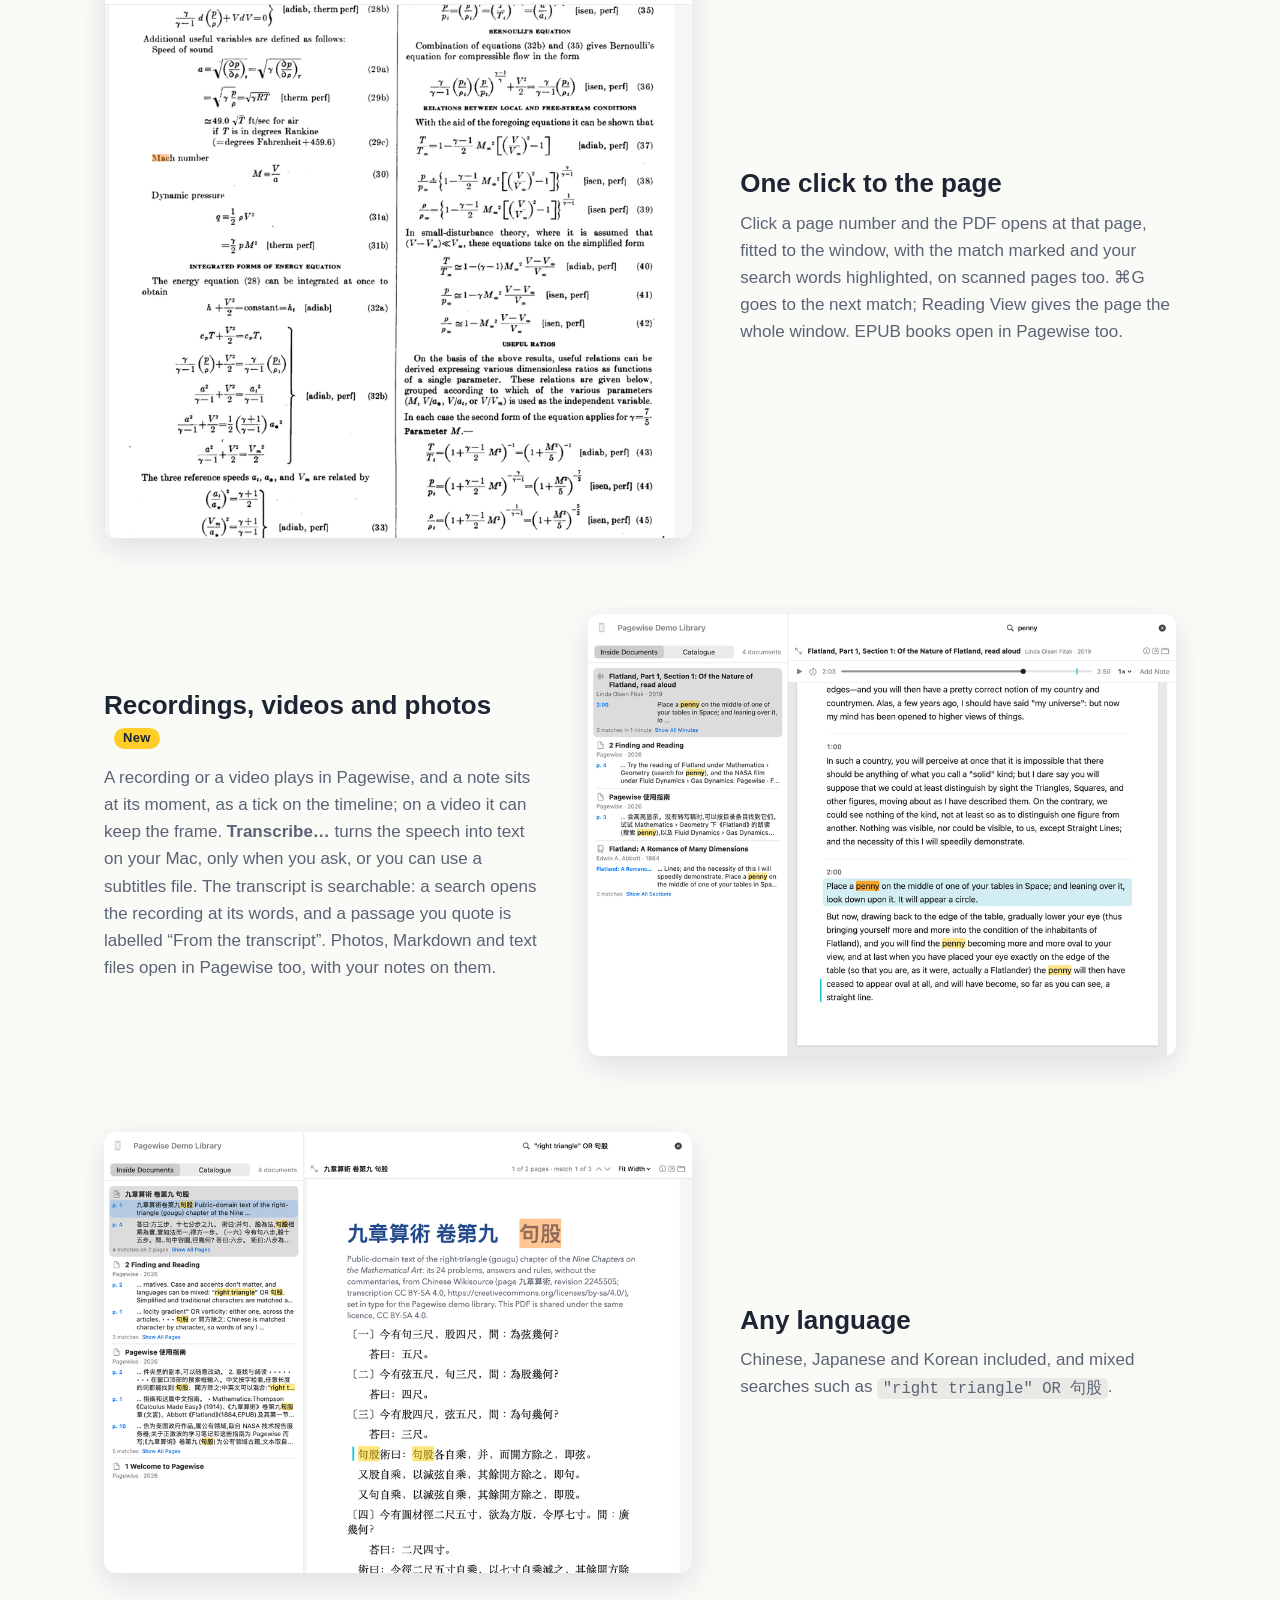
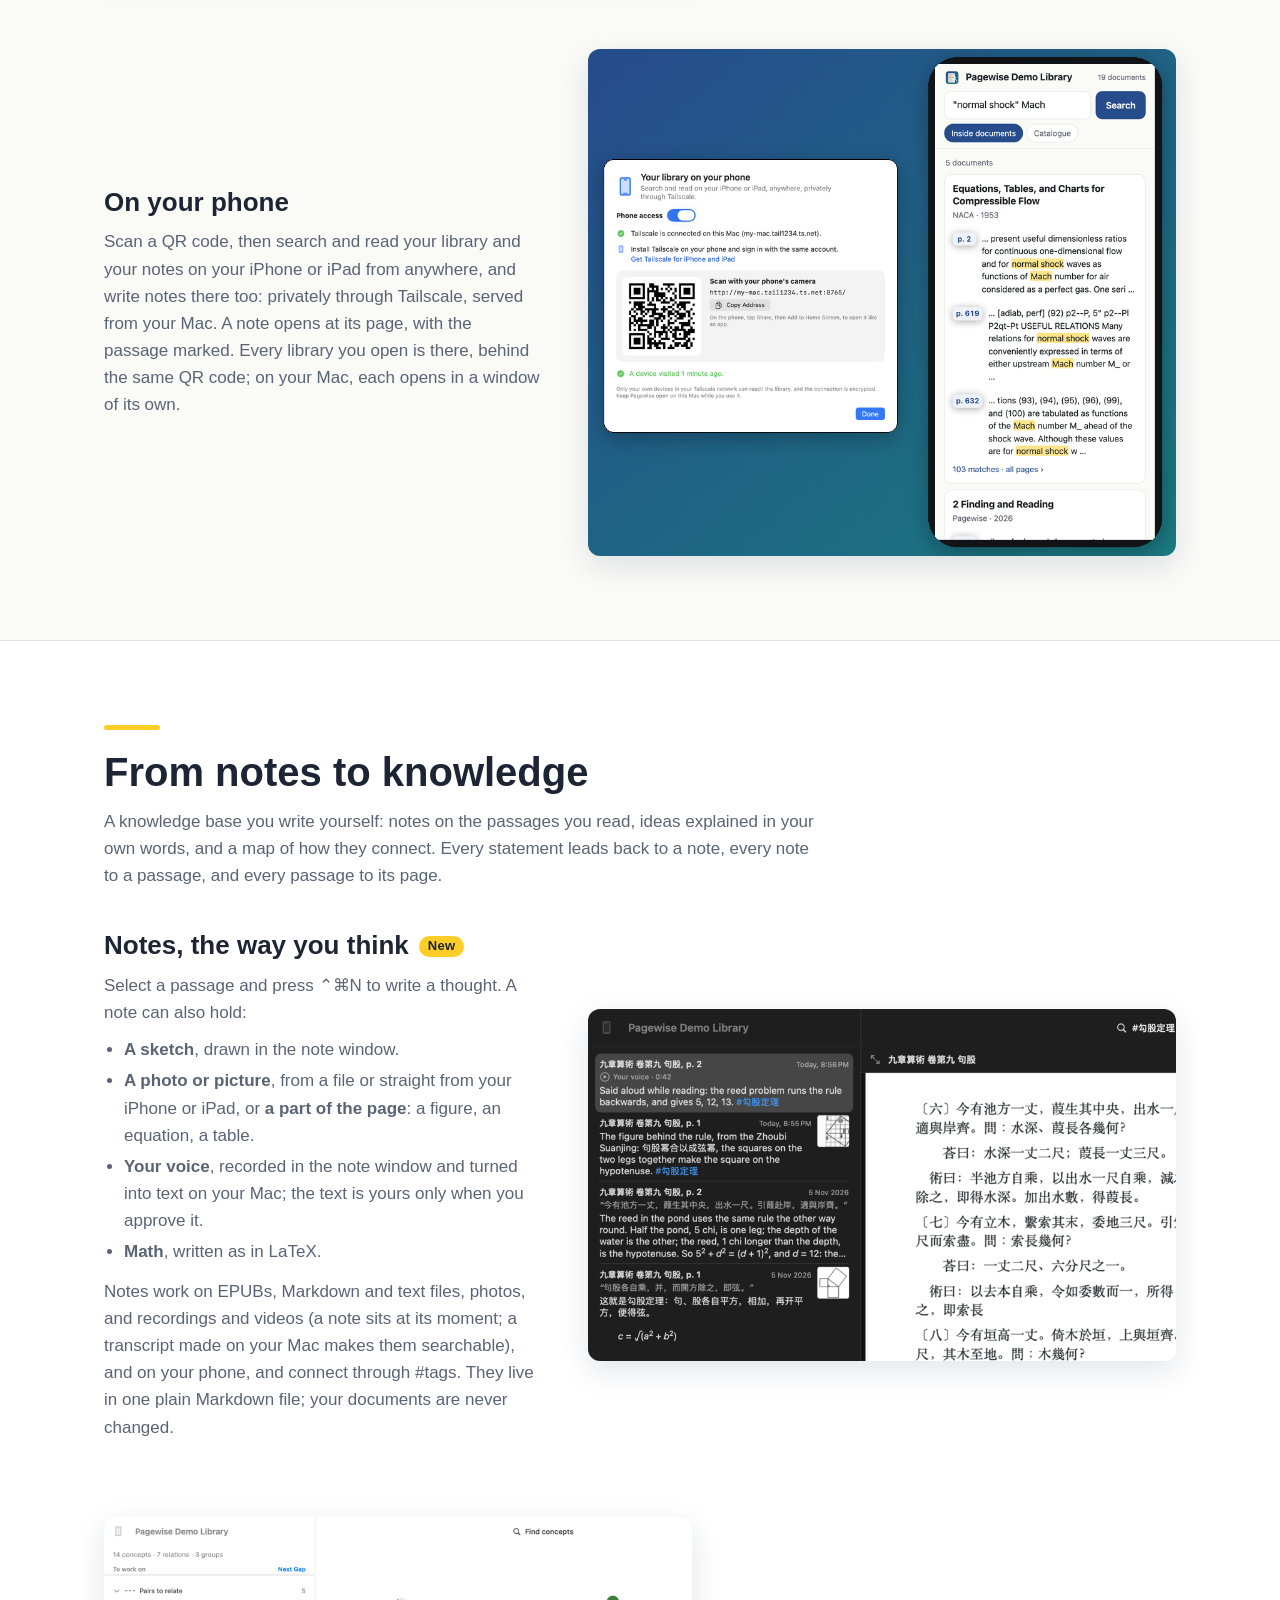
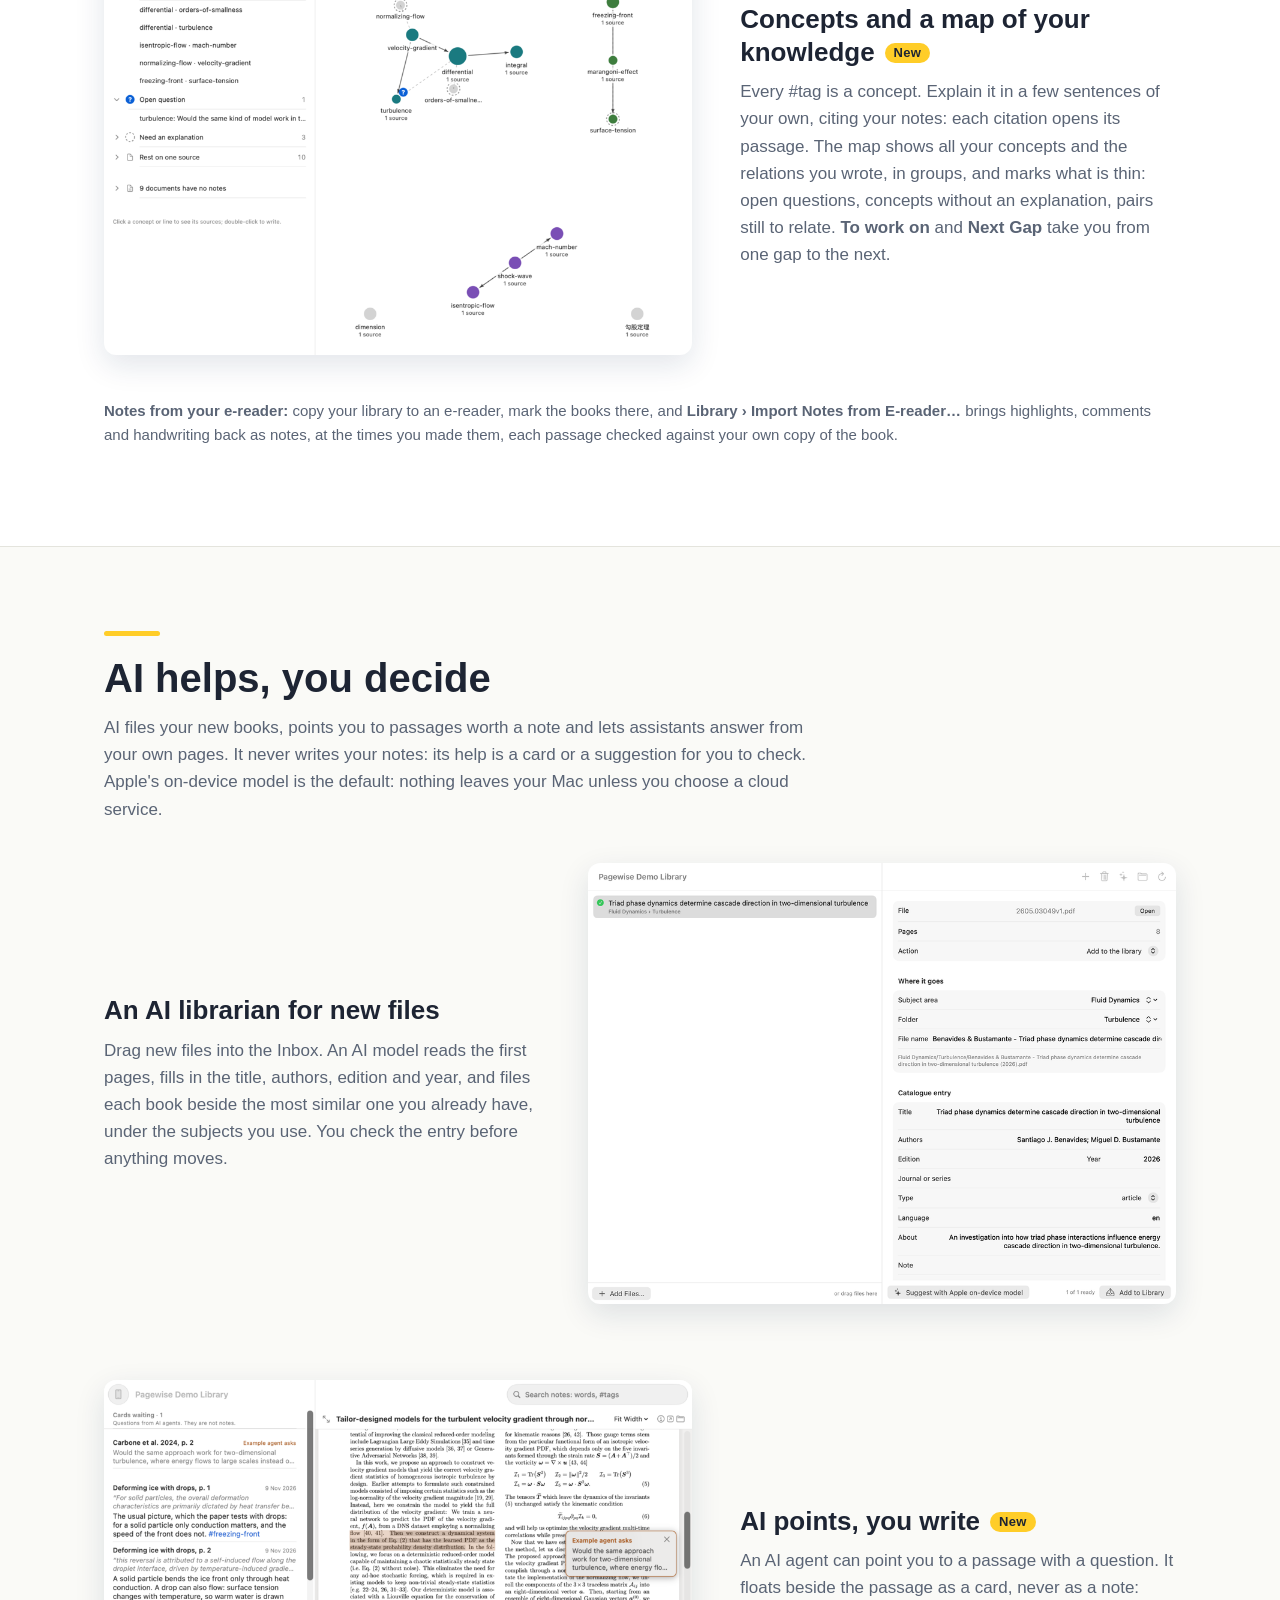
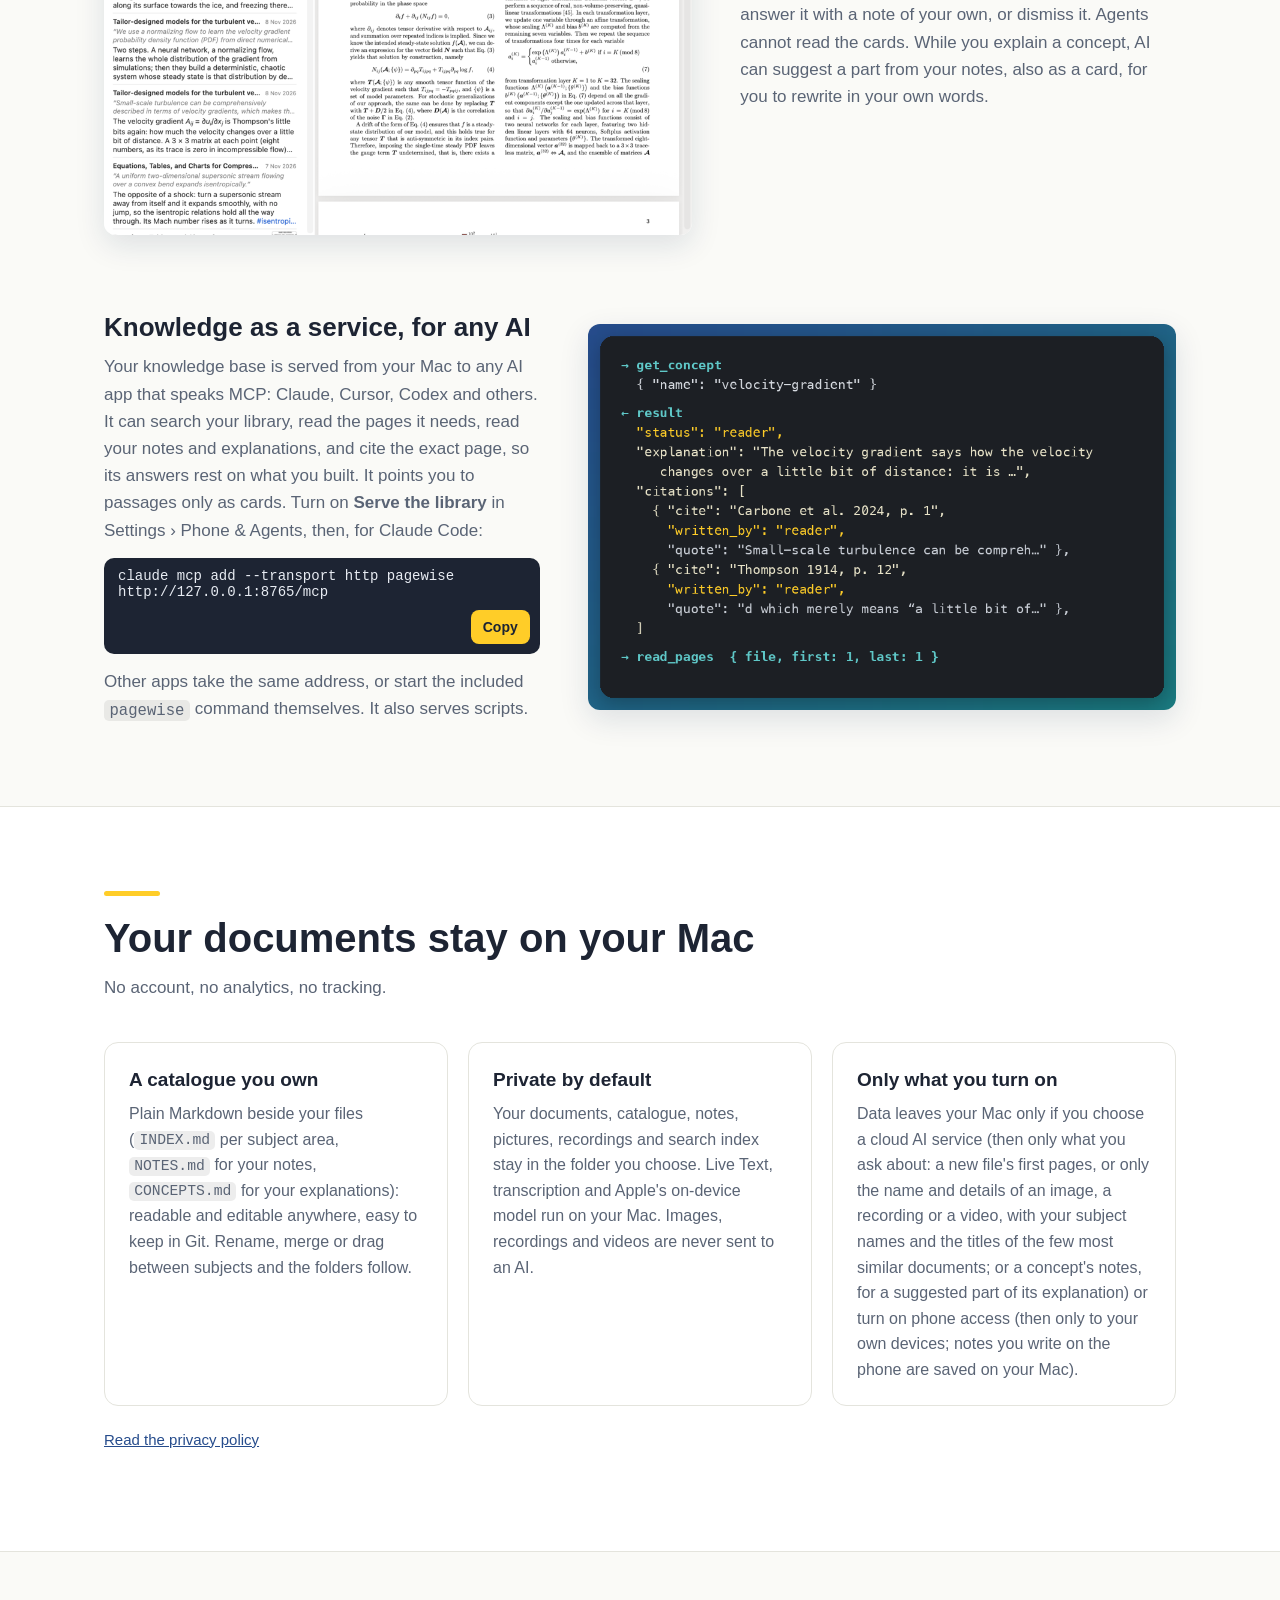
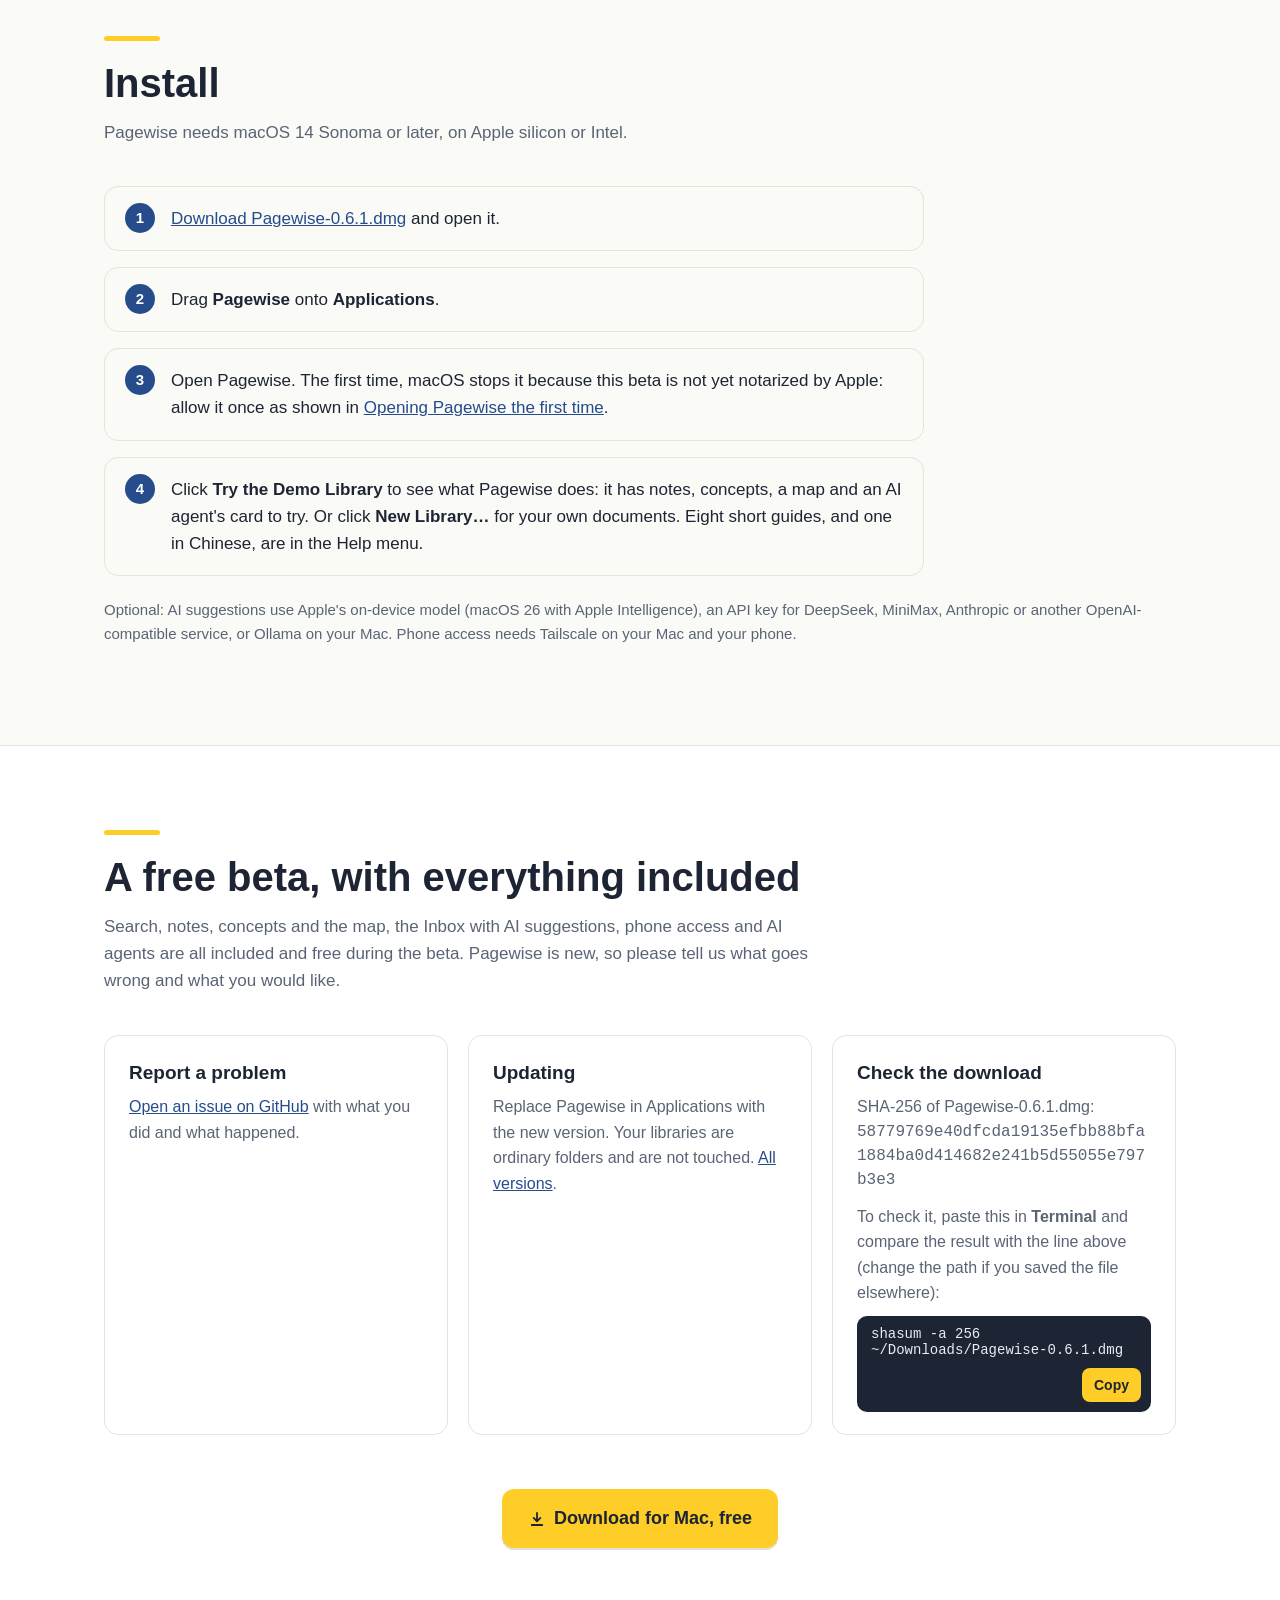
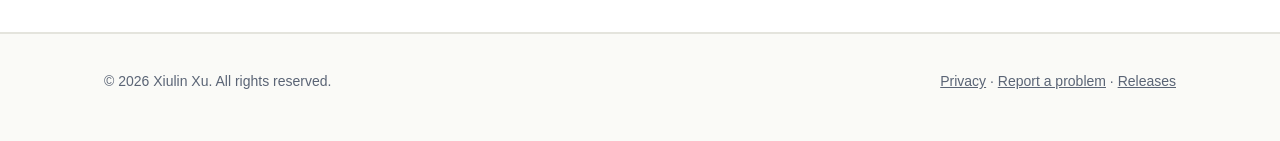
==== commit 7d1ced7c: "0.6.1: links, version and SHA-256; the Inbox picture from 0.6.1 (the paper filed beside the turbulen" ====
--- a/index.html
+++ b/index.html
@@ -35,7 +35,7 @@
       <button type="button" data-lang="en" aria-pressed="true">EN</button>
       <button type="button" data-lang="zh" aria-pressed="false">中文</button>
     </span>
-    <a class="btn" href="https://github.com/xxln/pagewise-app/releases/download/v0.6.0/Pagewise-0.6.0.dmg">
+    <a class="btn" href="https://github.com/xxln/pagewise-app/releases/download/v0.6.1/Pagewise-0.6.1.dmg">
       <svg viewBox="0 0 24 24" fill="none" stroke="currentColor" stroke-width="2.4" stroke-linecap="round" stroke-linejoin="round" aria-hidden="true"><path d="M12 4v11m0 0-4.5-4.5M12 15l4.5-4.5M5 20h14"/></svg>
       <span class="label"><span class="en">Download</span><span class="zh">下载</span></span>
     </a>
@@ -58,13 +58,13 @@
       <span class="en">Pagewise is a Mac app for your library of PDFs and EPUBs. It searches inside every page and opens the document at the right page, with your words highlighted. As you read, you write notes on passages, explain ideas in your own words and see how they connect on a map, every statement traced back to its page. AI helps: it files new books, points you to passages and lets assistants cite your pages. It never writes your notes.</span>
       <span class="zh">Pagewise 是一款管理 PDF 和 EPUB 资料库的 Mac 应用：在每一页里全文搜索，点一下就打开到那一页，搜索词高亮显示。阅读时，你在原文旁写下笔记，用自己的话解释概念，在一张地图上看到它们如何相连，每一句话都能追溯到原文那一页。AI 只是协助：为新书编目、把你引向值得一读的段落、让 AI 助手引用你的书页，但从不替你写笔记。</span>
     </p>
-    <a class="btn big" href="https://github.com/xxln/pagewise-app/releases/download/v0.6.0/Pagewise-0.6.0.dmg">
+    <a class="btn big" href="https://github.com/xxln/pagewise-app/releases/download/v0.6.1/Pagewise-0.6.1.dmg">
       <svg viewBox="0 0 24 24" fill="none" stroke="currentColor" stroke-width="2.4" stroke-linecap="round" stroke-linejoin="round" aria-hidden="true"><path d="M12 4v11m0 0-4.5-4.5M12 15l4.5-4.5M5 20h14"/></svg>
       <span class="en">Download for Mac, free</span><span class="zh">免费下载 Mac 版</span>
     </a>
     <p class="meta">
-      <span class="en">Version 0.6.0 beta · macOS 14 Sonoma or later · Apple silicon and Intel · 38 MB</span>
-      <span class="zh">版本 0.6.0 测试版 · macOS 14 或更高版本 · Apple 芯片和 Intel · 38 MB</span>
+      <span class="en">Version 0.6.1 beta · macOS 14 Sonoma or later · Apple silicon and Intel · 38 MB</span>
+      <span class="zh">版本 0.6.1 测试版 · macOS 14 或更高版本 · Apple 芯片和 Intel · 38 MB</span>
     </p>
     <p class="notice">
       <span class="en"><b>First launch:</b> this beta is not yet notarized by Apple, so macOS blocks it the first time. Allow it once in <b>System Settings › Privacy &amp; Security › Open Anyway</b>. <a href="#open">How to open it</a></span>
@@ -240,7 +240,7 @@
         <p><span class="en">Drag new files into the Inbox. An AI model reads the first pages, fills in the title, authors, edition and year, and files each book beside the most similar one you already have, under the subjects you use. You check the entry before anything moves.</span>
            <span class="zh">把新文件拖进收件箱。AI 模型阅读前几页，填好书名、作者、版次和年份，并把每本书放到你库里最相似的那本书旁边，沿用你已有的学科。文件移动之前，你都可以检查条目。</span></p>
       </div>
-      <img class="shot" src="assets/4-inbox.png" alt="The Inbox with a suggested catalogue entry" loading="lazy" width="989" height="749">
+      <img class="shot" src="assets/4-inbox.png" alt="The Inbox with a suggested catalogue entry: a turbulence paper filed in Fluid Dynamics › Turbulence, beside the turbulence article already there" loading="lazy" width="980" height="735">
     </div>
 
     <div class="feature">
@@ -302,8 +302,8 @@
     <h2><span class="en">Install</span><span class="zh">安装</span></h2>
     <p class="sub"><span class="en">Pagewise needs macOS 14 Sonoma or later, on Apple silicon or Intel.</span><span class="zh">需要 macOS 14 或更高版本，Apple 芯片或 Intel 均可。</span></p>
     <ol class="steps">
-      <li><span class="en"><a href="https://github.com/xxln/pagewise-app/releases/download/v0.6.0/Pagewise-0.6.0.dmg">Download Pagewise-0.6.0.dmg</a> and open it.</span>
-          <span class="zh"><a href="https://github.com/xxln/pagewise-app/releases/download/v0.6.0/Pagewise-0.6.0.dmg">下载 Pagewise-0.6.0.dmg</a> 并打开。</span></li>
+      <li><span class="en"><a href="https://github.com/xxln/pagewise-app/releases/download/v0.6.1/Pagewise-0.6.1.dmg">Download Pagewise-0.6.1.dmg</a> and open it.</span>
+          <span class="zh"><a href="https://github.com/xxln/pagewise-app/releases/download/v0.6.1/Pagewise-0.6.1.dmg">下载 Pagewise-0.6.1.dmg</a> 并打开。</span></li>
       <li><span class="en">Drag <b>Pagewise</b> onto <b>Applications</b>.</span><span class="zh">把 <b>Pagewise</b> 拖到 <b>应用程序</b>（Applications）。</span></li>
       <li><span class="en">Open Pagewise. The first time, macOS stops it because this beta is not yet notarized by Apple: allow it once as shown in <a href="#open">Opening Pagewise the first time</a>.</span>
           <span class="zh">打开 Pagewise。因为这个测试版还没有经过 Apple 公证，第一次打开时 macOS 会阻止它：按 <a href="#open">第一次打开 Pagewise</a> 里的步骤允许一次即可。</span></li>
@@ -338,18 +338,18 @@
       </div>
       <div class="card">
         <h3><span class="en">Check the download</span><span class="zh">核对下载文件</span></h3>
-        <p><span class="en">SHA-256 of Pagewise-0.6.0.dmg:</span><span class="zh">Pagewise-0.6.0.dmg 的 SHA-256：</span></p>
-        <p class="hash">4908c37b5ed09c6c580149afd5142cbded0bb027fe8a7a93a9987bf0b58939ce</p>
+        <p><span class="en">SHA-256 of Pagewise-0.6.1.dmg:</span><span class="zh">Pagewise-0.6.1.dmg 的 SHA-256：</span></p>
+        <p class="hash">58779769e40dfcda19135efbb88bfa1884ba0d414682e241b5d55055e797b3e3</p>
         <p><span class="en">To check it, paste this in <b>Terminal</b> and compare the result with the line above (change the path if you saved the file elsewhere):</span>
            <span class="zh">核对方法：在“终端”里粘贴下面这一行，把结果和上面那一行比较（如果文件不在“下载”文件夹里，请改成实际路径）：</span></p>
         <div class="cmd">
-          <code id="checksum">shasum -a 256 ~/Downloads/Pagewise-0.6.0.dmg</code>
+          <code id="checksum">shasum -a 256 ~/Downloads/Pagewise-0.6.1.dmg</code>
           <button type="button" class="copy" data-copy="checksum"><span class="en">Copy</span><span class="zh">复制</span></button>
         </div>
       </div>
     </div>
     <div class="cta" style="margin-top:44px">
-      <a class="btn big" href="https://github.com/xxln/pagewise-app/releases/download/v0.6.0/Pagewise-0.6.0.dmg">
+      <a class="btn big" href="https://github.com/xxln/pagewise-app/releases/download/v0.6.1/Pagewise-0.6.1.dmg">
         <svg viewBox="0 0 24 24" fill="none" stroke="currentColor" stroke-width="2.4" stroke-linecap="round" stroke-linejoin="round" aria-hidden="true"><path d="M12 4v11m0 0-4.5-4.5M12 15l4.5-4.5M5 20h14"/></svg>
         <span class="en">Download for Mac, free</span><span class="zh">免费下载 Mac 版</span>
       </a>
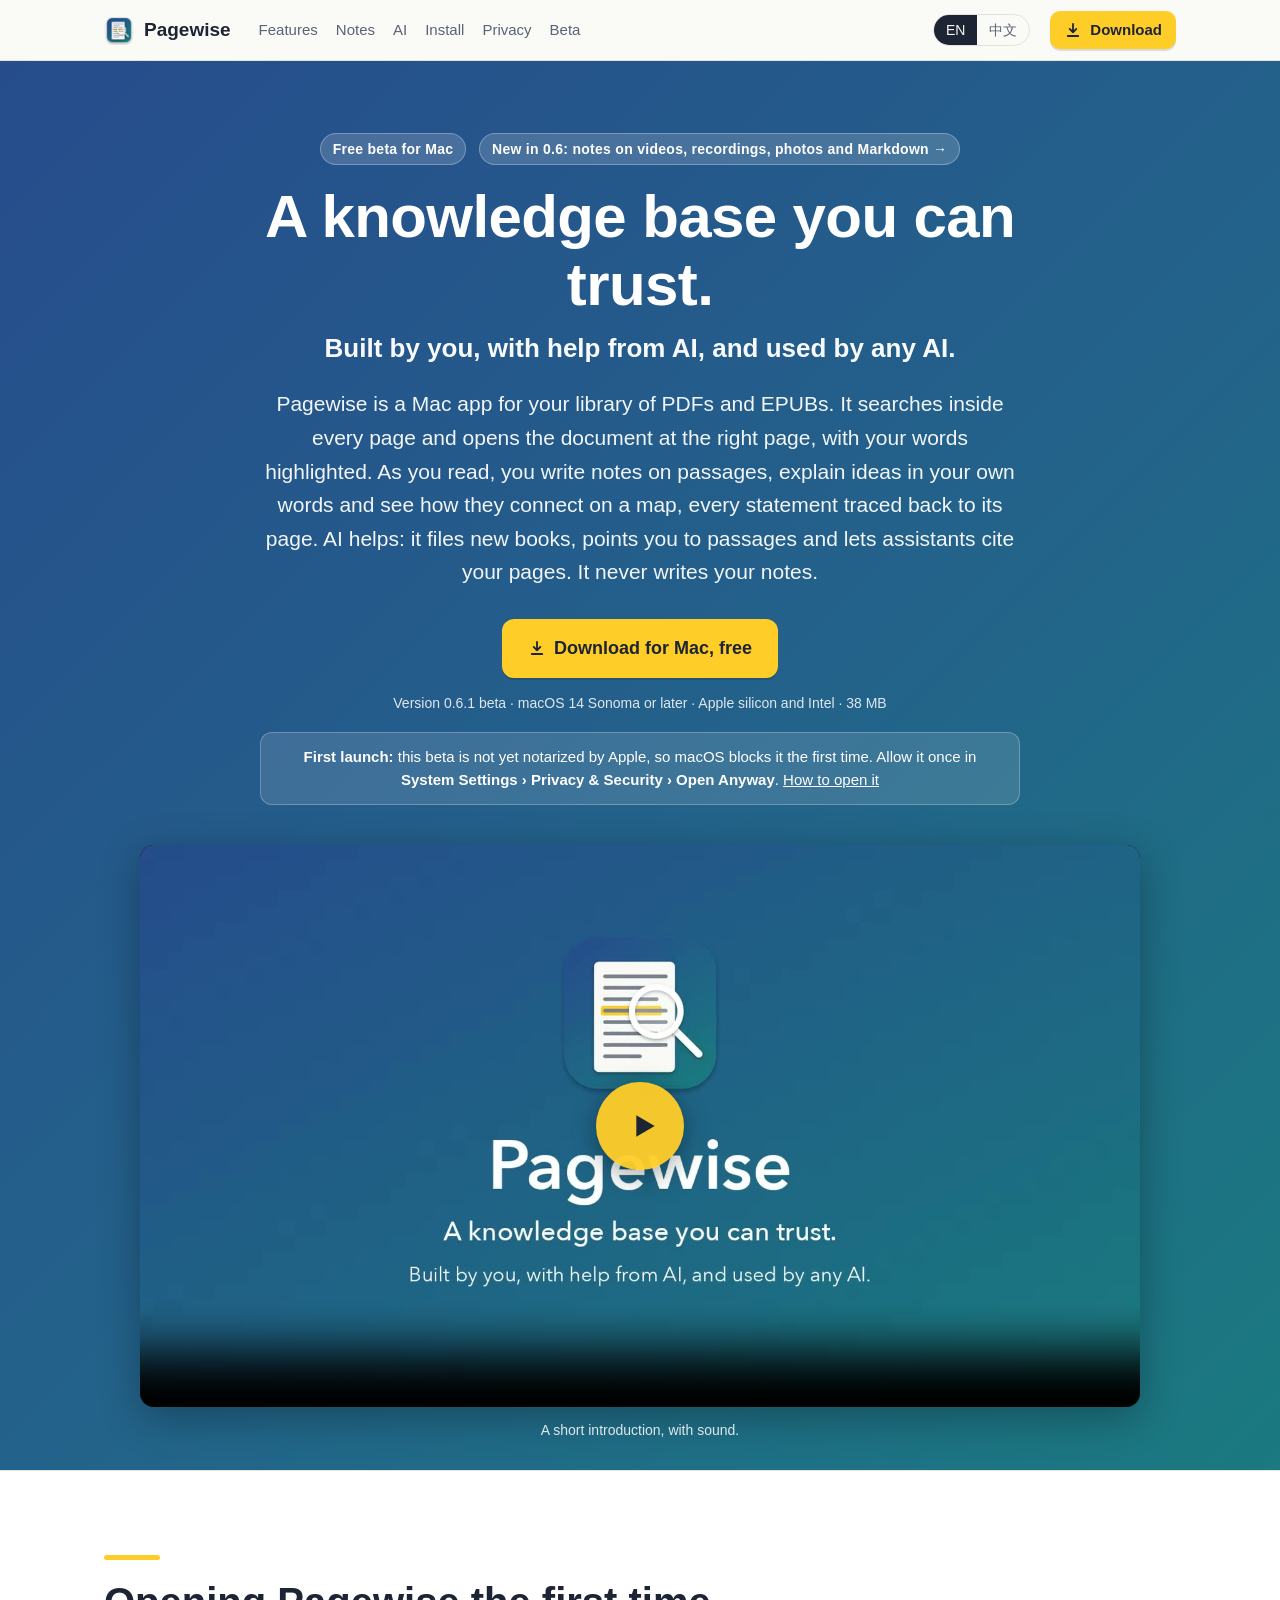
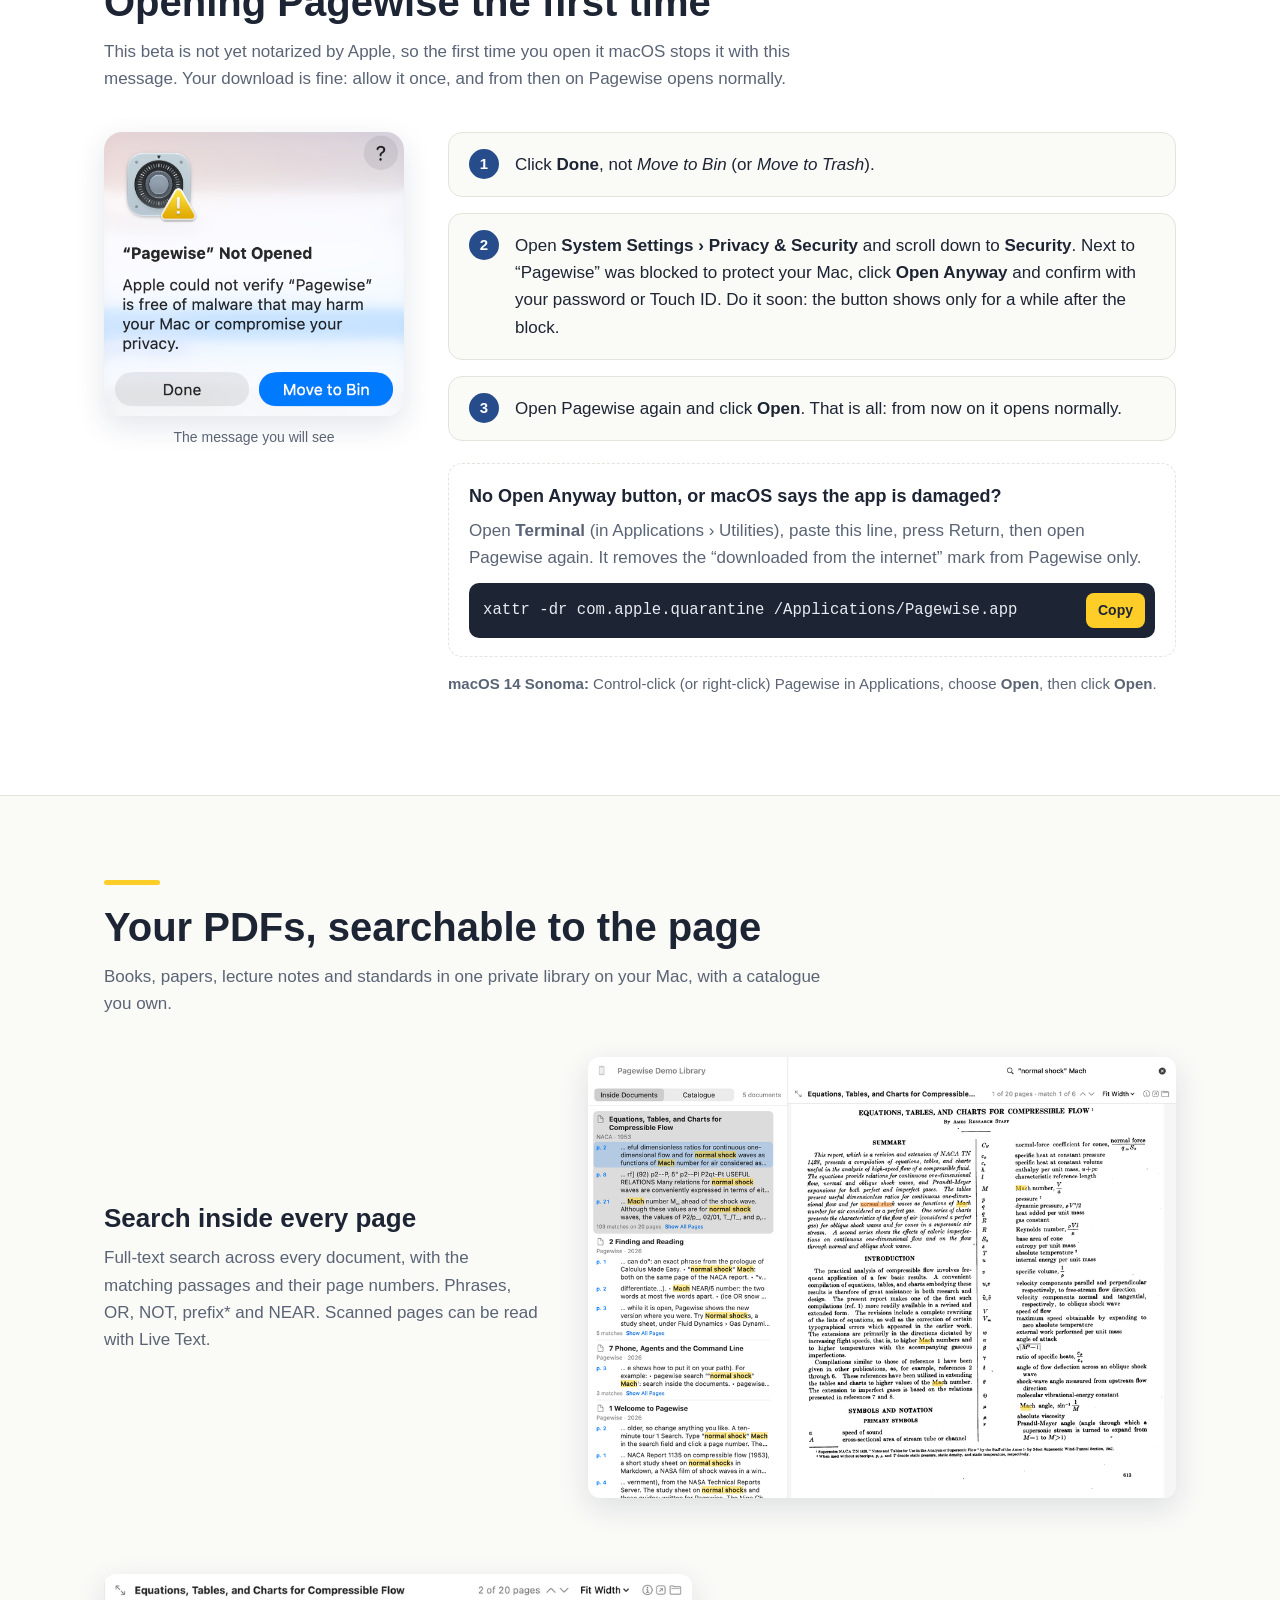
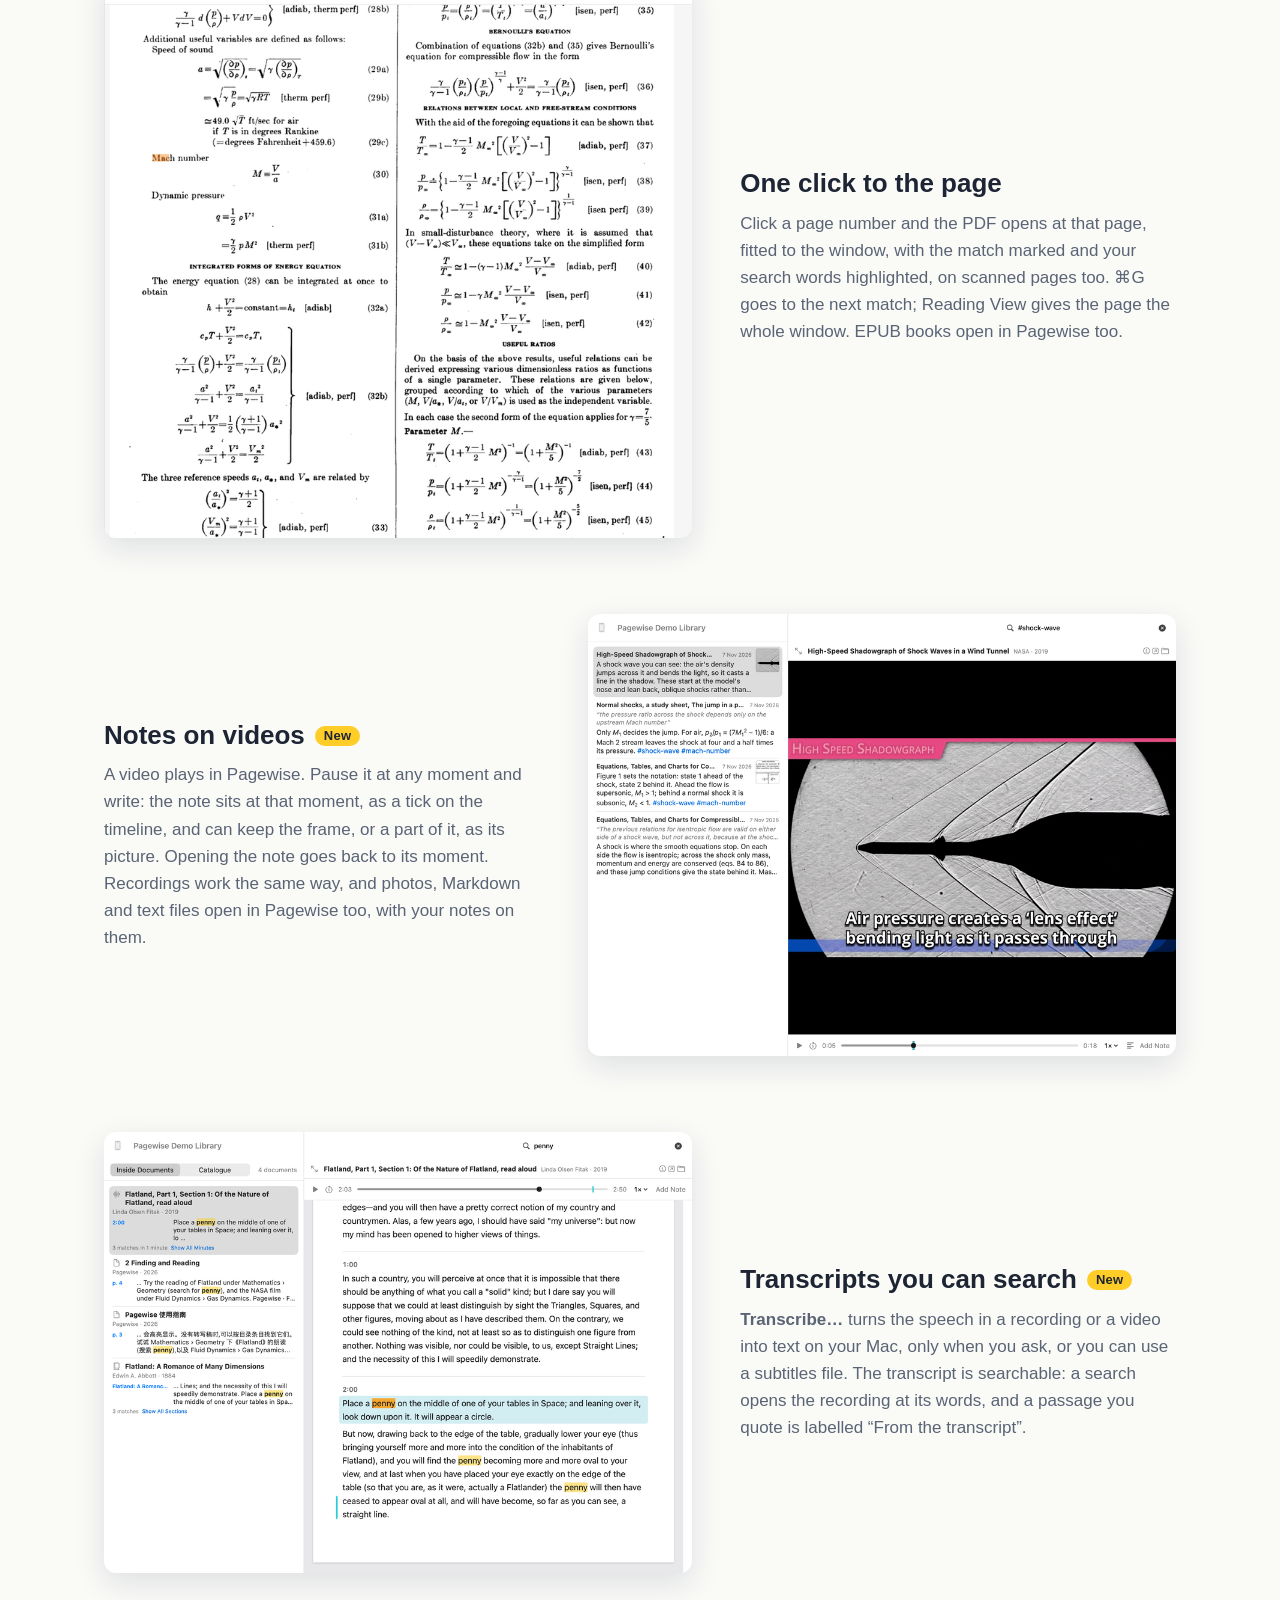
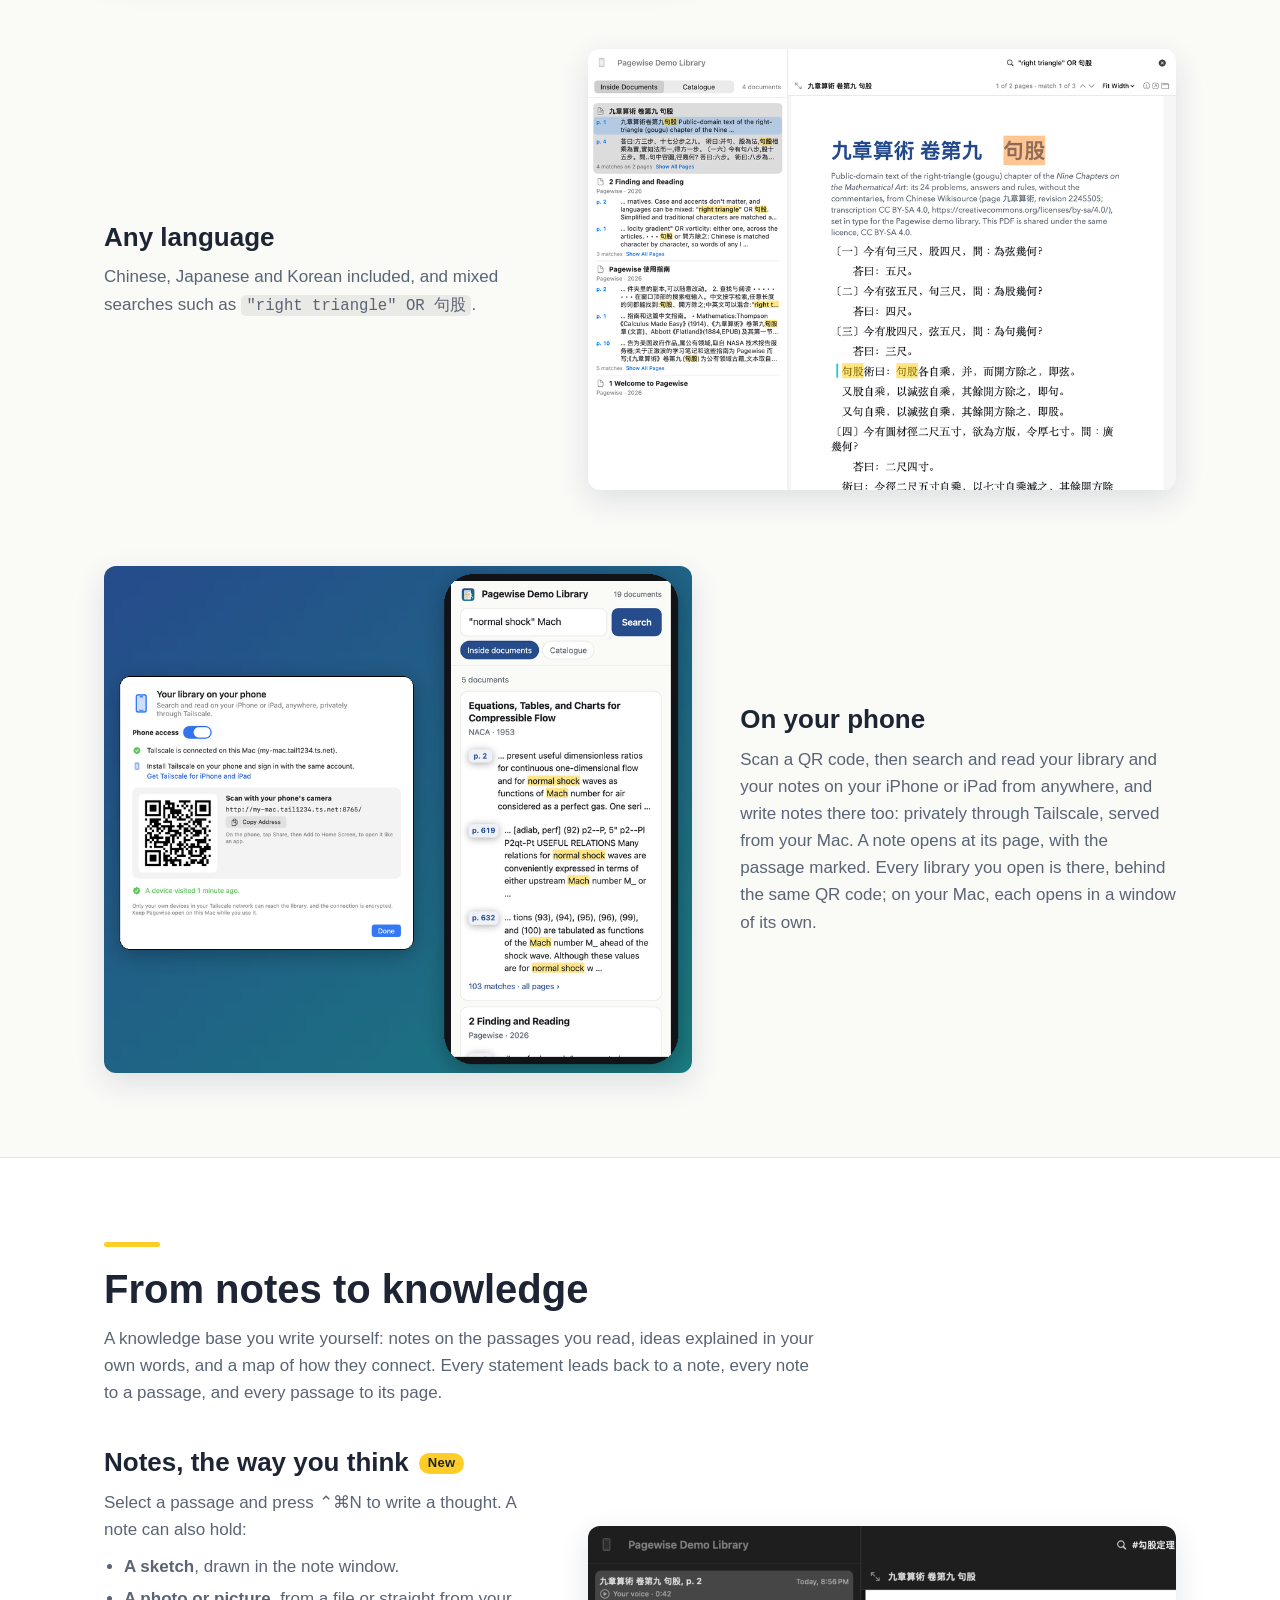
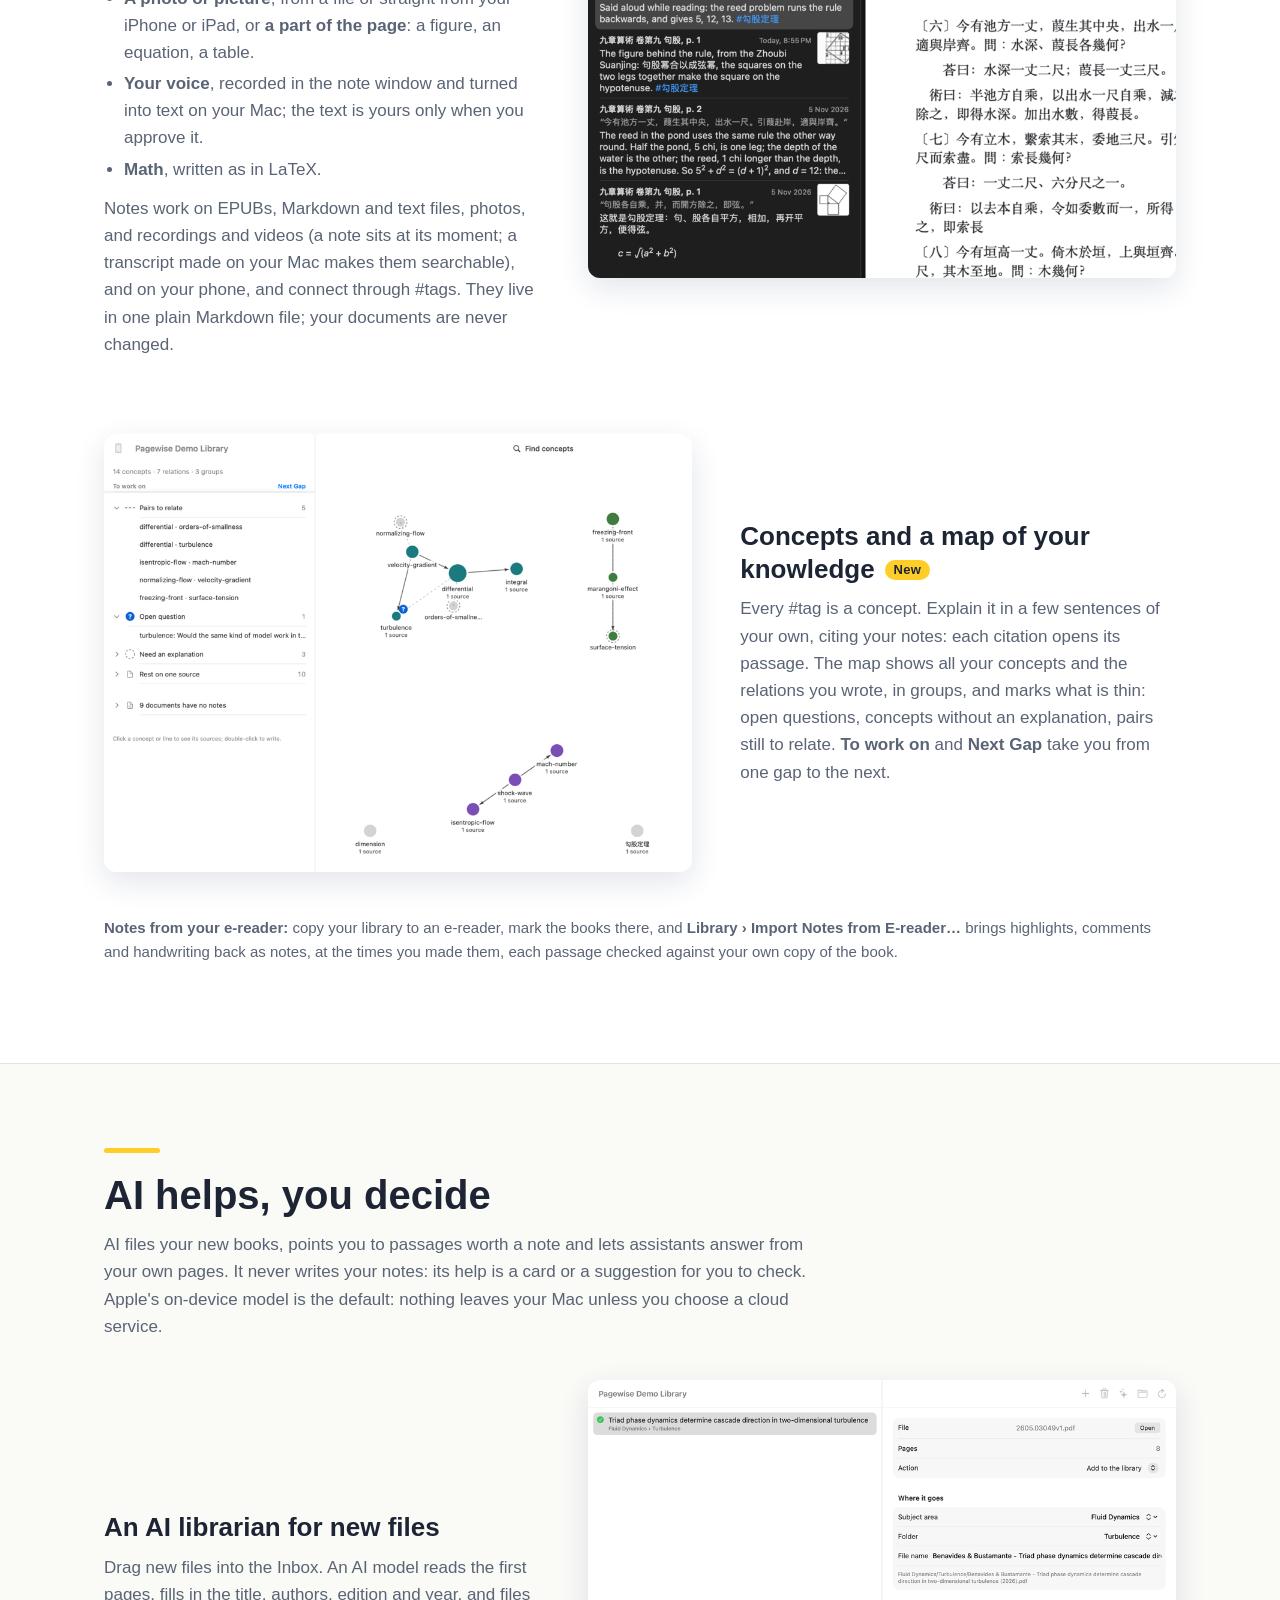
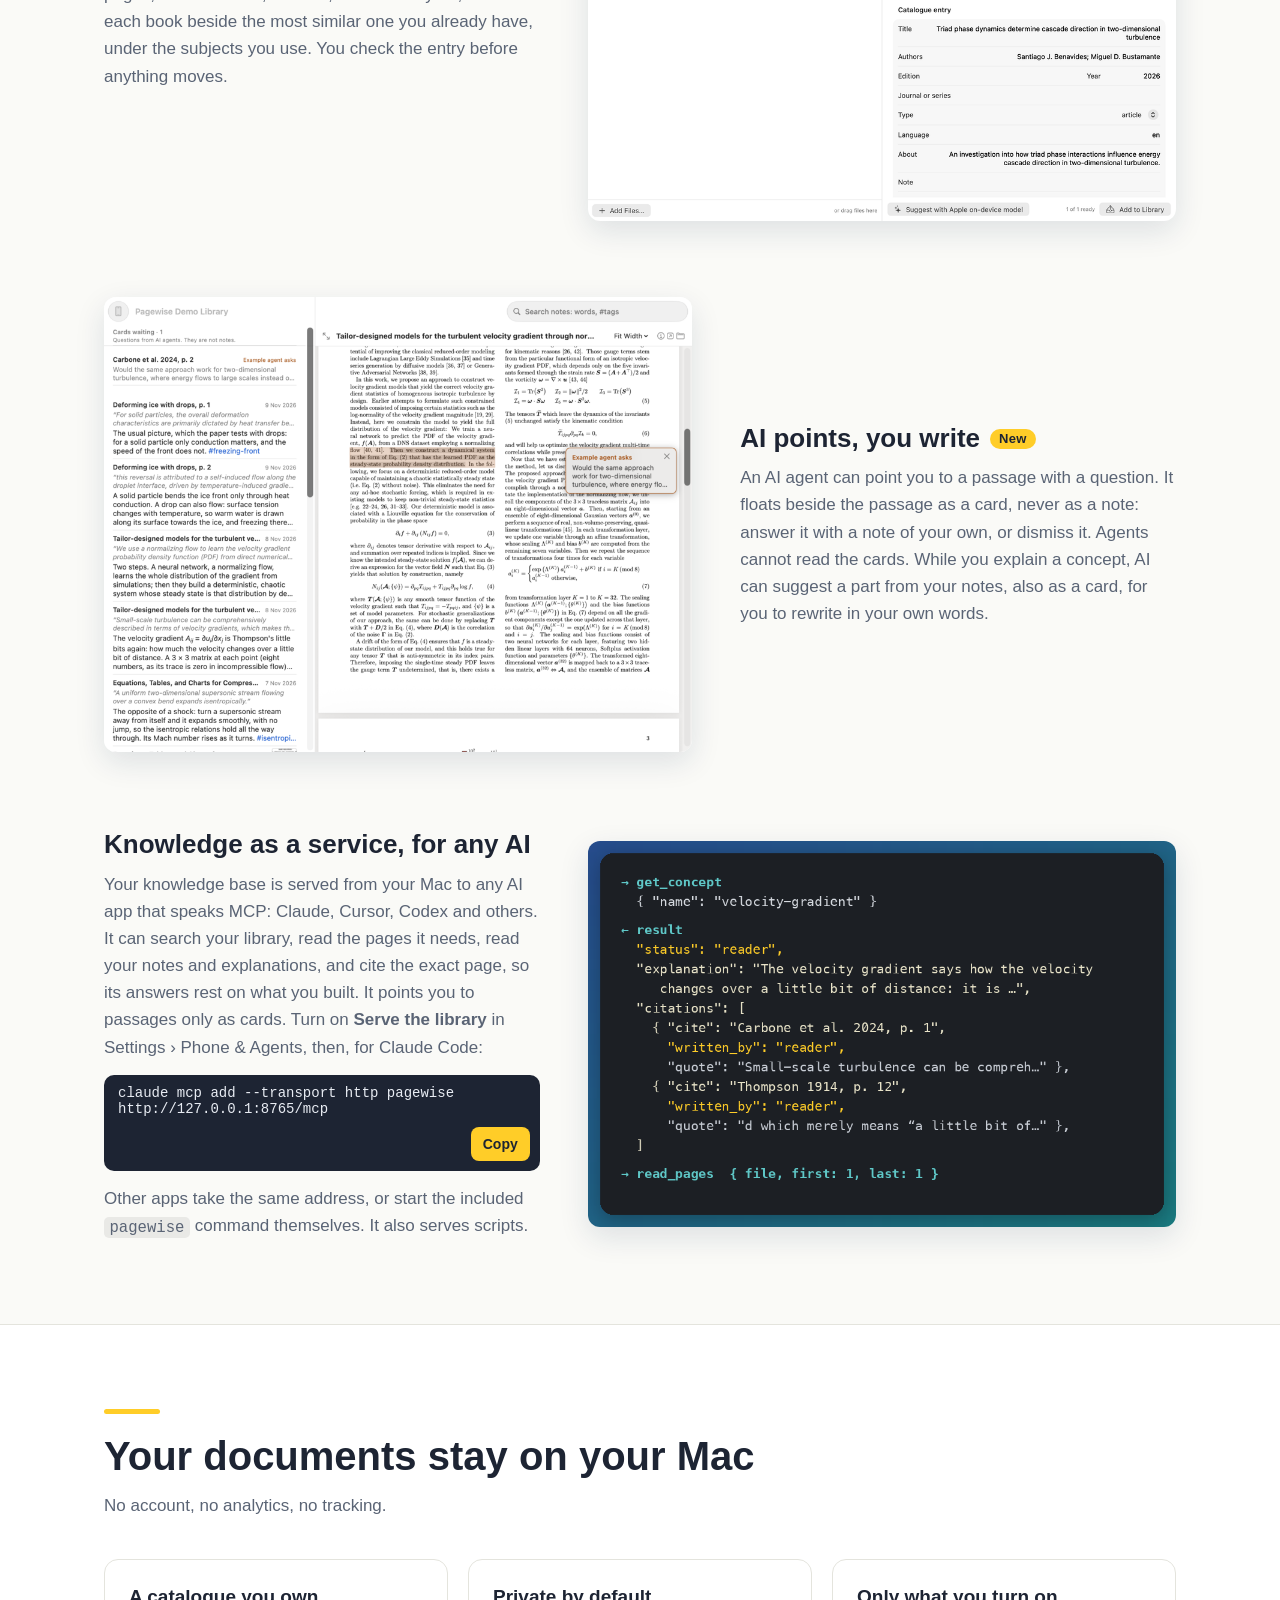
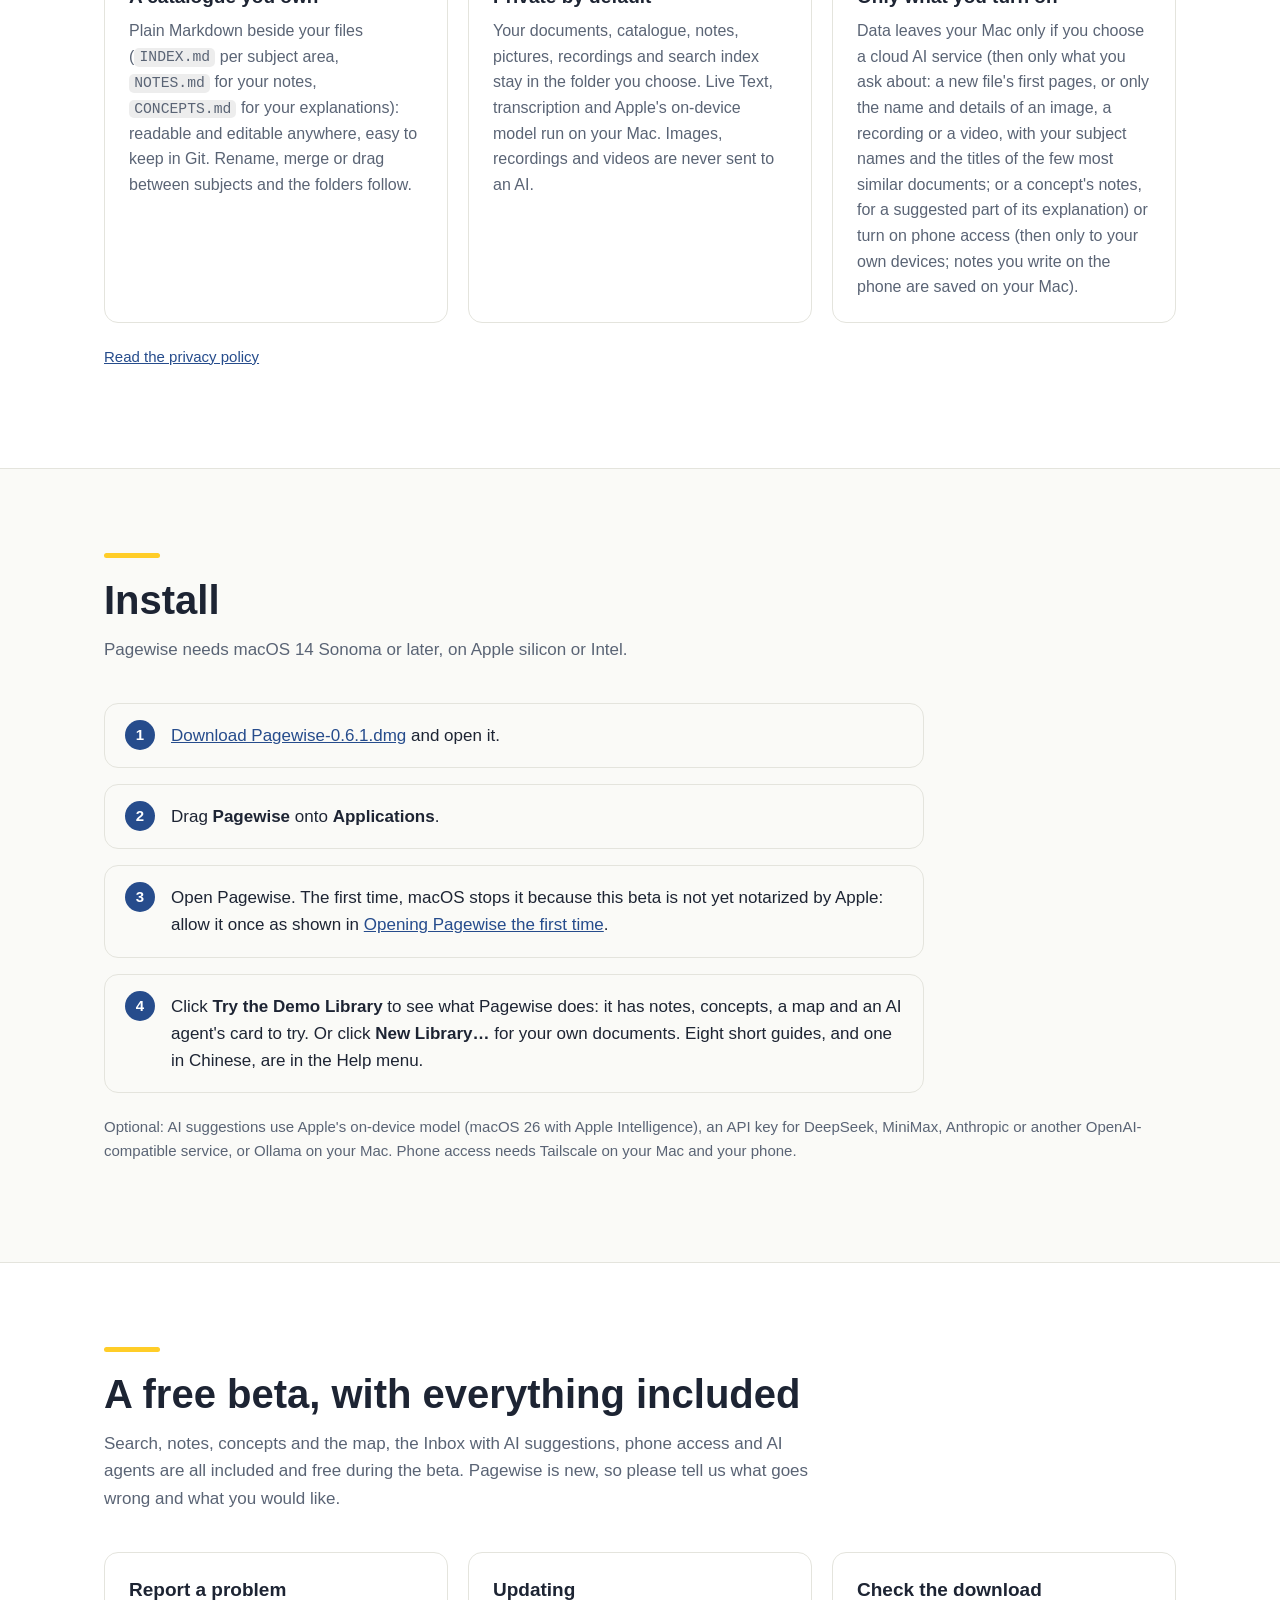
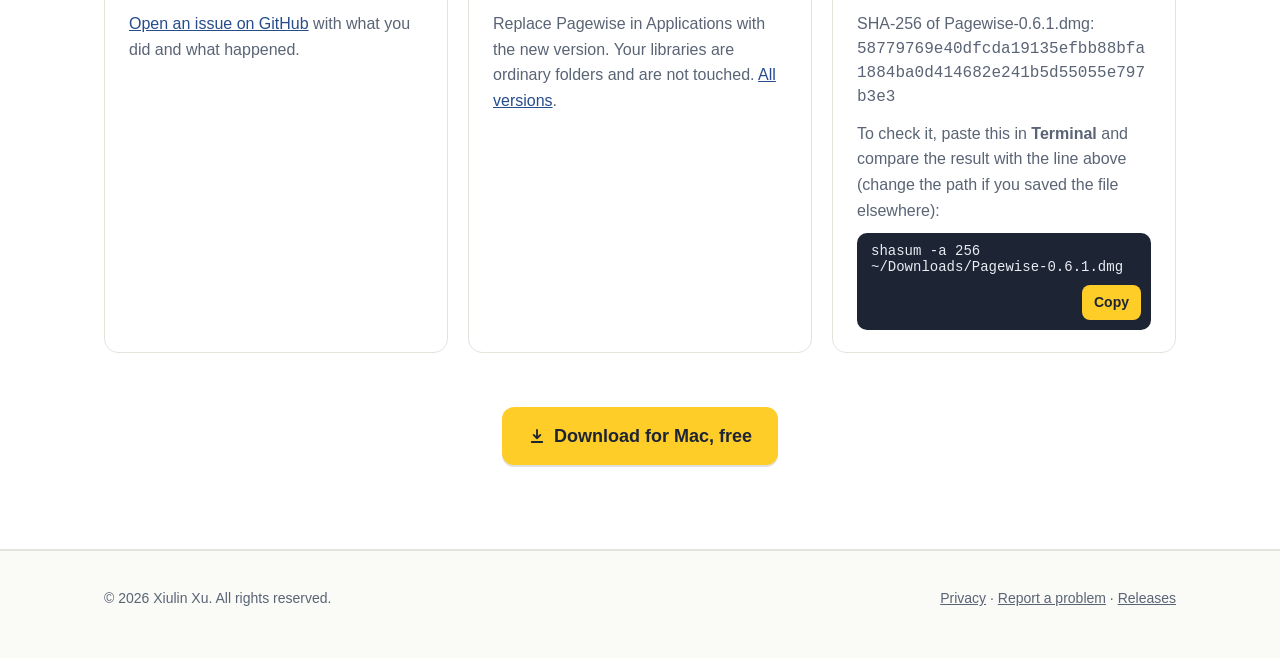
==== commit 9d6452c6: "Notes on videos: their own feature with a picture, and the introduction video's new scene - The medi" ====
--- a/index.html
+++ b/index.html
@@ -45,7 +45,7 @@
 <div class="hero">
   <div class="wrap">
     <span class="pill"><span class="en">Free beta for Mac</span><span class="zh">Mac 免费测试版</span></span>
-    <a class="pill link" href="#media"><span class="en">New in 0.6: notes on Markdown, photos, recordings and videos →</span><span class="zh">0.6 新功能：Markdown、照片、录音和视频都能写笔记 →</span></a>
+    <a class="pill link" href="#media"><span class="en">New in 0.6: notes on videos, recordings, photos and Markdown →</span><span class="zh">0.6 新功能：视频、录音、照片和 Markdown 都能写笔记 →</span></a>
     <h1>
       <span class="en">A knowledge base you can trust.</span>
       <span class="zh">一个值得信赖的知识库。</span>
@@ -72,14 +72,14 @@
     </p>
     <div class="video">
       <video id="intro" poster="assets/intro-poster.jpg" controls playsinline preload="metadata"
-             aria-label="A one-minute introduction to Pagewise, with narration">
+             aria-label="A short introduction to Pagewise, with narration">
         <source src="assets/intro.mp4" type="video/mp4">
       </video>
       <button type="button" class="play" aria-label="Play the introduction">
         <svg viewBox="0 0 24 24" aria-hidden="true"><path d="M8 5.5v13l11-6.5z" fill="currentColor"/></svg>
       </button>
     </div>
-    <p class="caption"><span class="en">A one-minute introduction, with sound.</span><span class="zh">一分钟介绍视频（英文讲解）。</span></p>
+    <p class="caption"><span class="en">A short introduction, with sound.</span><span class="zh">简短的介绍视频（英文讲解）。</span></p>
   </div>
 </div>
 
@@ -152,9 +152,18 @@
 
     <div class="feature" id="media">
       <div class="text">
-        <h3><span class="en">Recordings, videos and photos</span><span class="zh">录音、视频和照片</span><span class="new"><span class="en">New</span><span class="zh">新</span></span></h3>
-        <p><span class="en">A recording or a video plays in Pagewise, and a note sits at its moment, as a tick on the timeline; on a video it can keep the frame. <b>Transcribe…</b> turns the speech into text on your Mac, only when you ask, or you can use a subtitles file. The transcript is searchable: a search opens the recording at its words, and a passage you quote is labelled “From the transcript”. Photos, Markdown and text files open in Pagewise too, with your notes on them.</span>
-           <span class="zh">录音和视频在 Pagewise 里播放，笔记记在某个时刻，显示为时间轴上的一个刻度；视频上的笔记还可以保留那一帧画面。“Transcribe…”只在你要求时、在你的 Mac 上把其中的话语转写成文字，也可以使用字幕文件。转写稿可以搜索：搜索结果直接打开到录音里说这些话的时刻，你引用的段落会标明“From the transcript”。照片、Markdown 和纯文本文件也能在 Pagewise 里打开，同样可以写笔记。</span></p>
+        <h3><span class="en">Notes on videos</span><span class="zh">在视频上写笔记</span><span class="new"><span class="en">New</span><span class="zh">新</span></span></h3>
+        <p><span class="en">A video plays in Pagewise. Pause it at any moment and write: the note sits at that moment, as a tick on the timeline, and can keep the frame, or a part of it, as its picture. Opening the note goes back to its moment. Recordings work the same way, and photos, Markdown and text files open in Pagewise too, with your notes on them.</span>
+           <span class="zh">视频在 Pagewise 里播放。在任何时刻暂停就能写笔记：笔记记在这个时刻，显示为时间轴上的一个刻度，还可以把那一帧画面或其中一部分留作笔记的图片。打开笔记就回到那个时刻。录音也一样；照片、Markdown 和纯文本文件也能在 Pagewise 里打开，同样可以写笔记。</span></p>
+      </div>
+      <img class="shot" src="assets/11-video.png" alt="A NASA shadowgraph film of shock waves paused at 0:05, where a note sits as a tick on the timeline; beside it, the note with the part of the frame it keeps" loading="lazy" width="980" height="735">
+    </div>
+
+    <div class="feature">
+      <div class="text">
+        <h3><span class="en">Transcripts you can search</span><span class="zh">可以搜索的转写稿</span><span class="new"><span class="en">New</span><span class="zh">新</span></span></h3>
+        <p><span class="en"><b>Transcribe…</b> turns the speech in a recording or a video into text on your Mac, only when you ask, or you can use a subtitles file. The transcript is searchable: a search opens the recording at its words, and a passage you quote is labelled “From the transcript”.</span>
+           <span class="zh">“Transcribe…”只在你要求时、在你的 Mac 上把录音或视频里的话语转写成文字，也可以使用字幕文件。转写稿可以搜索：搜索结果直接打开到录音里说这些话的时刻，你引用的段落会标明“From the transcript”。</span></p>
       </div>
       <img class="shot" src="assets/10-recording.png" alt="A LibriVox recording opened from a search for “penny”: the player with a note's tick on its timeline, and the transcript with the matching words lit" loading="lazy" width="980" height="735">
     </div>
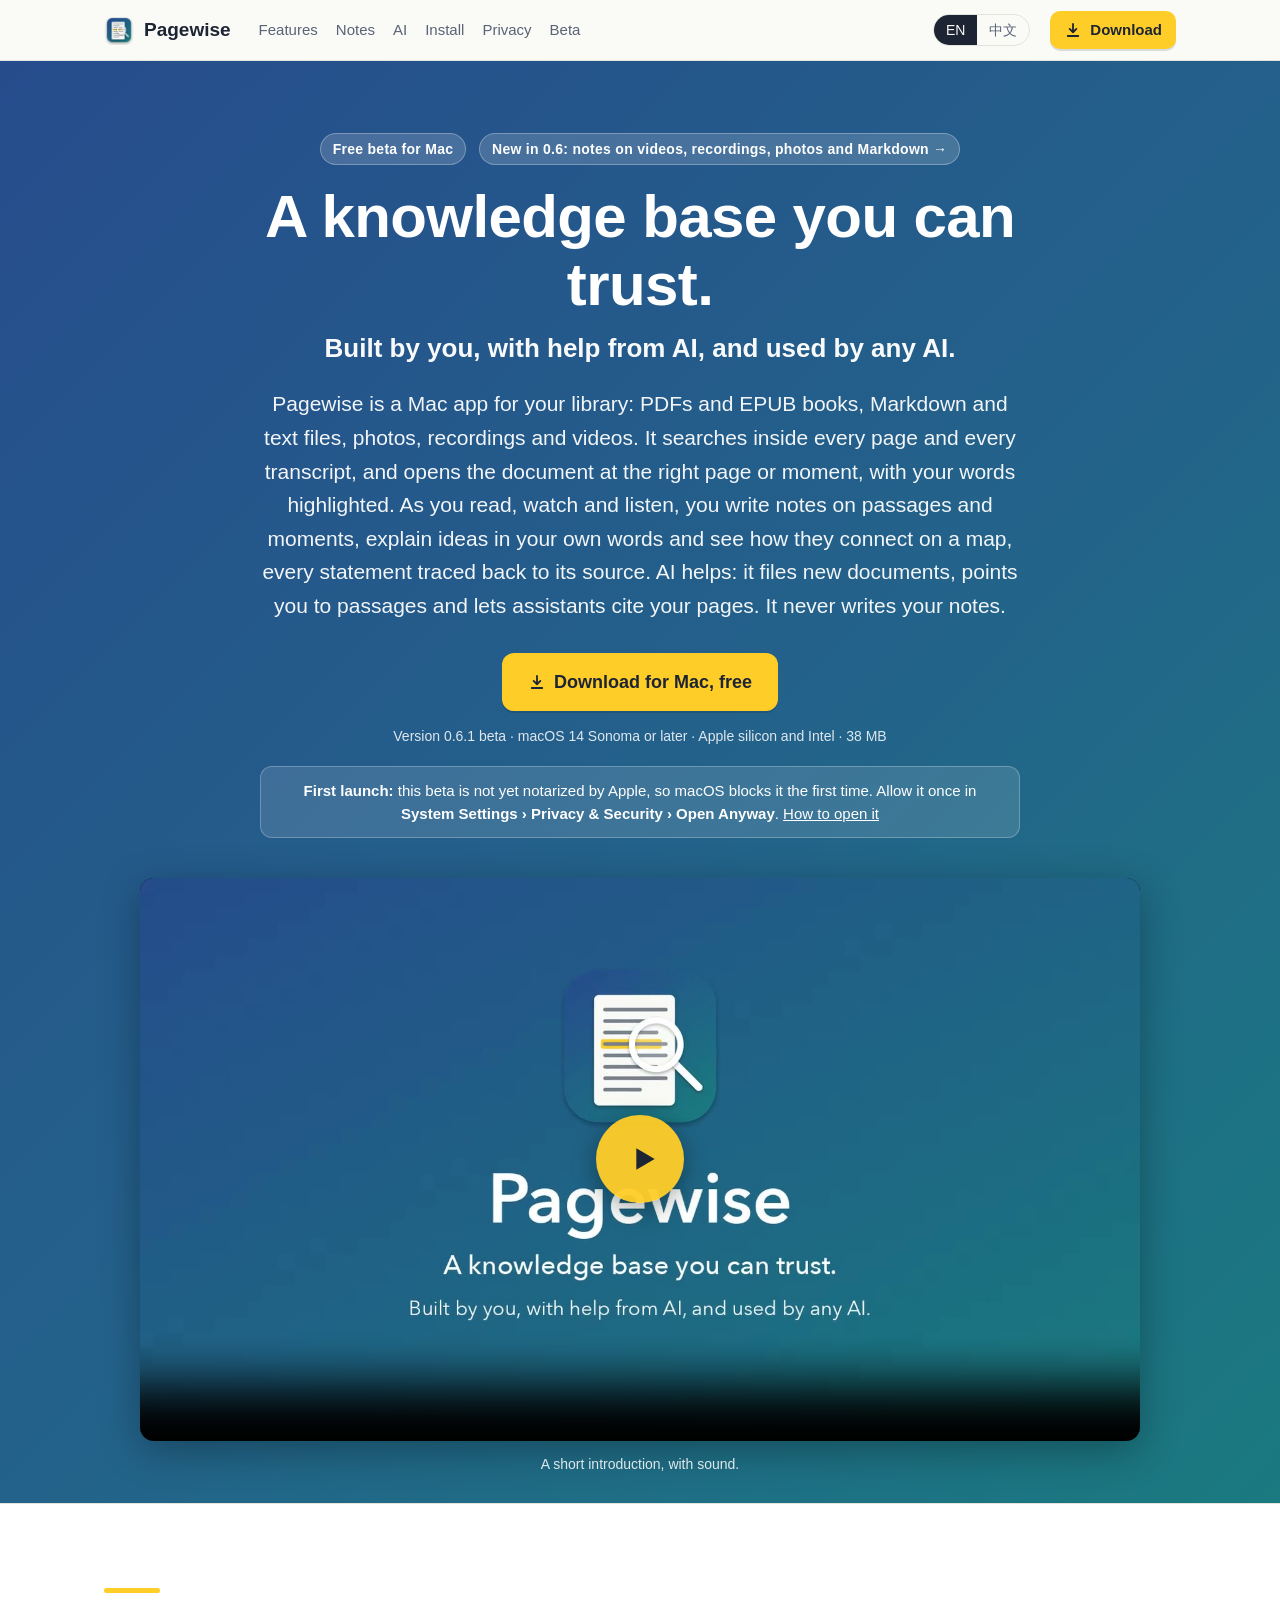
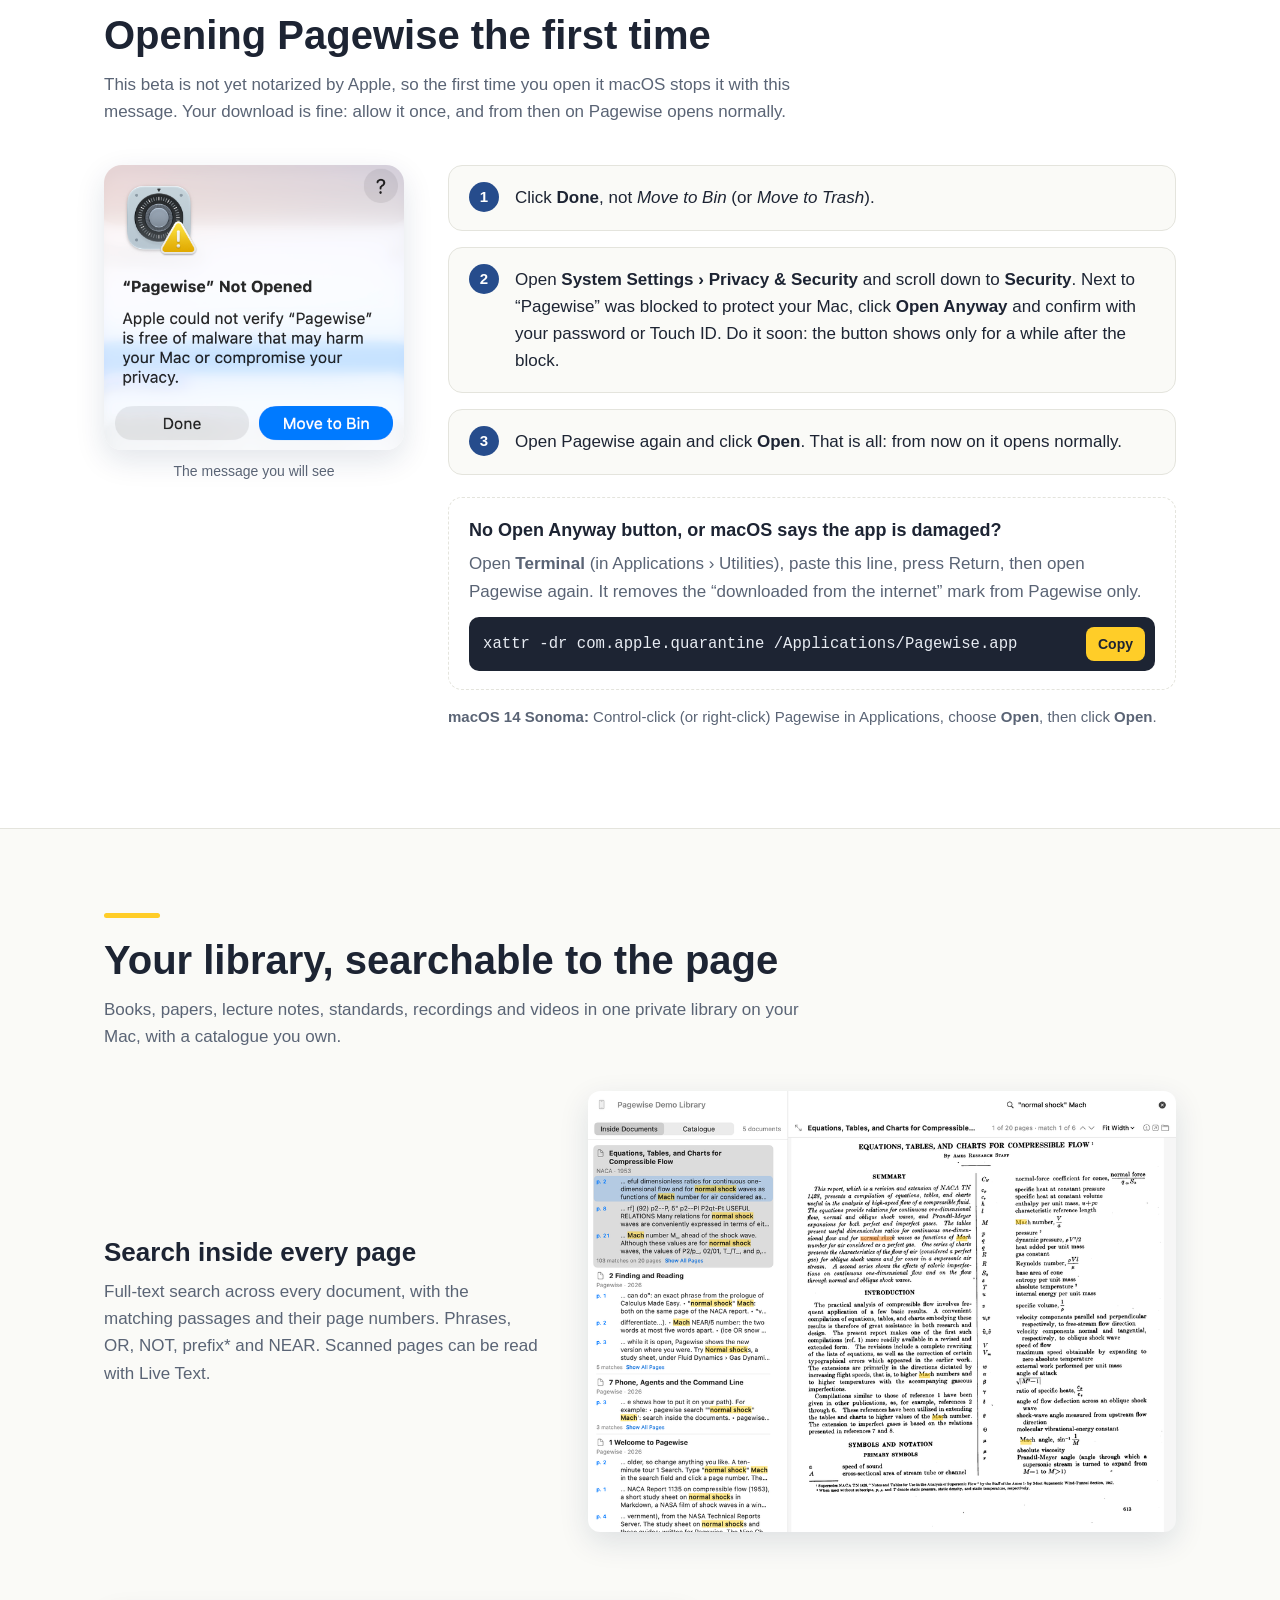
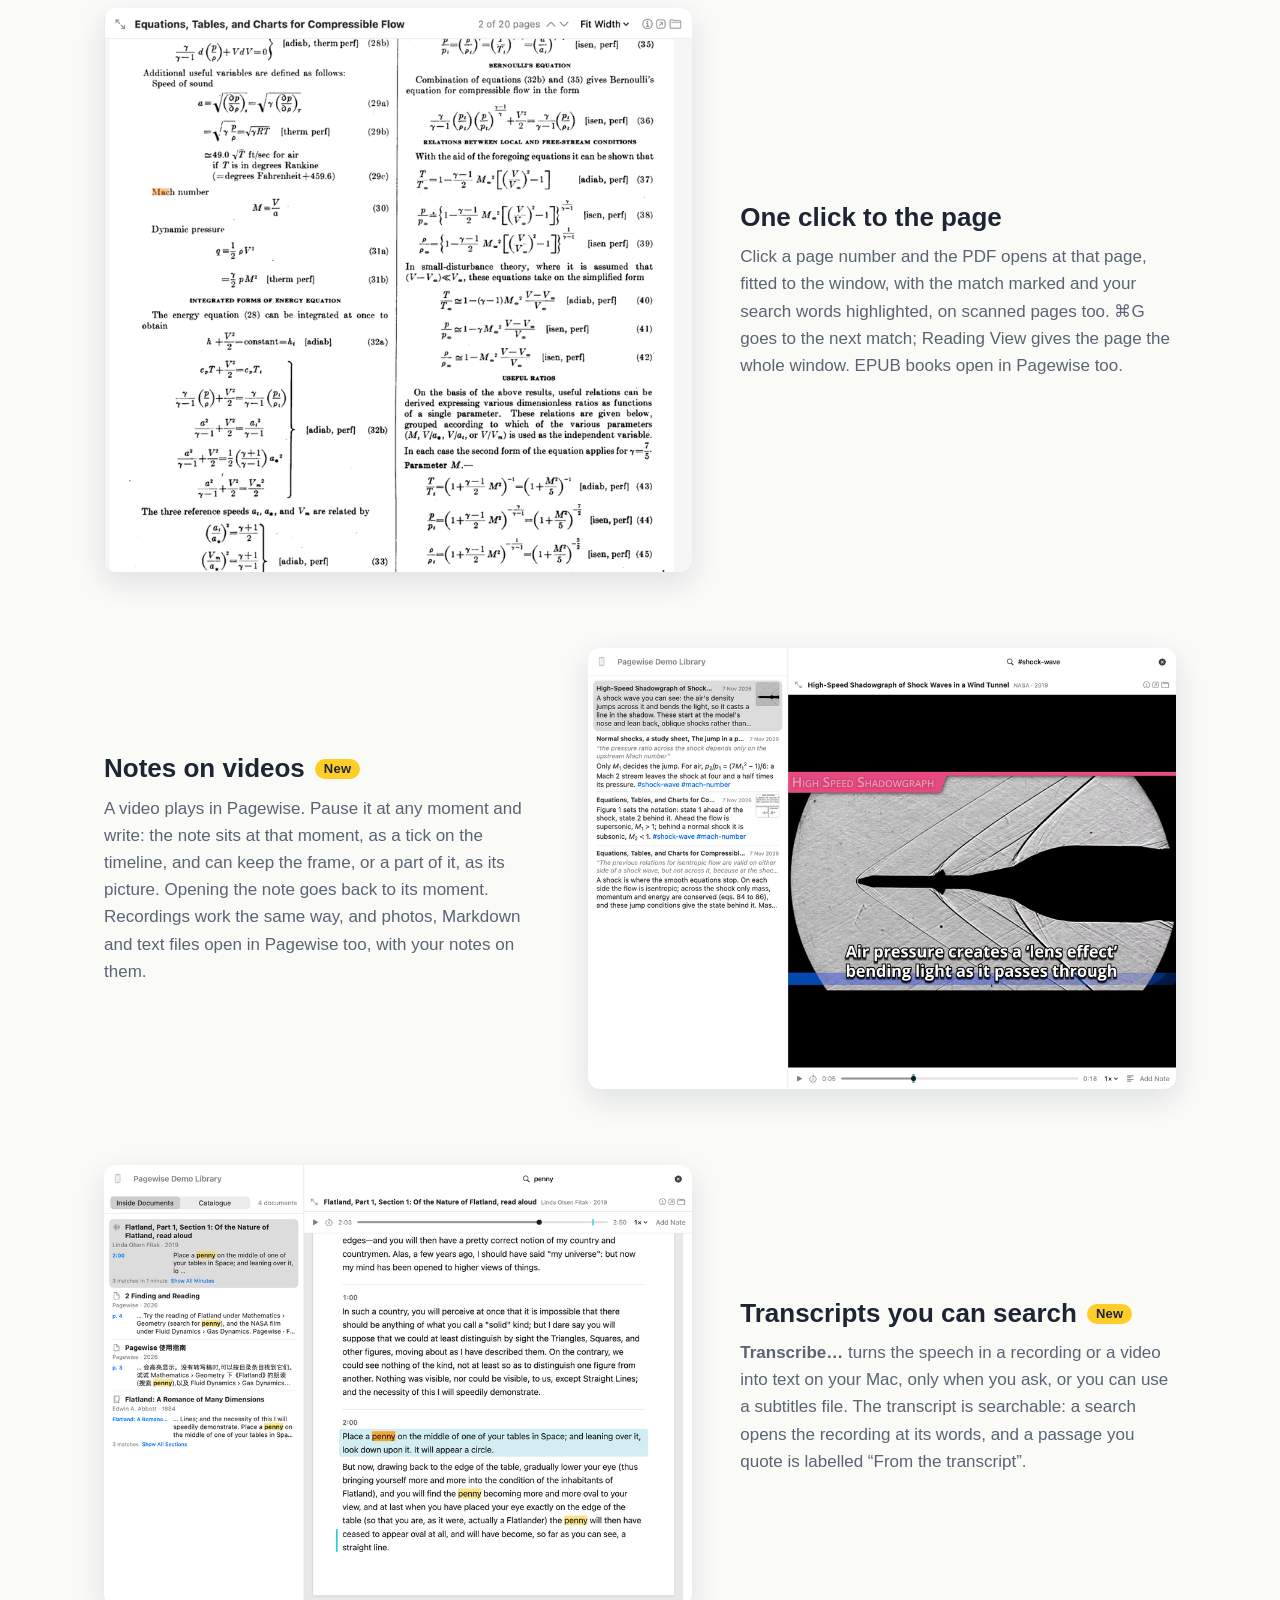
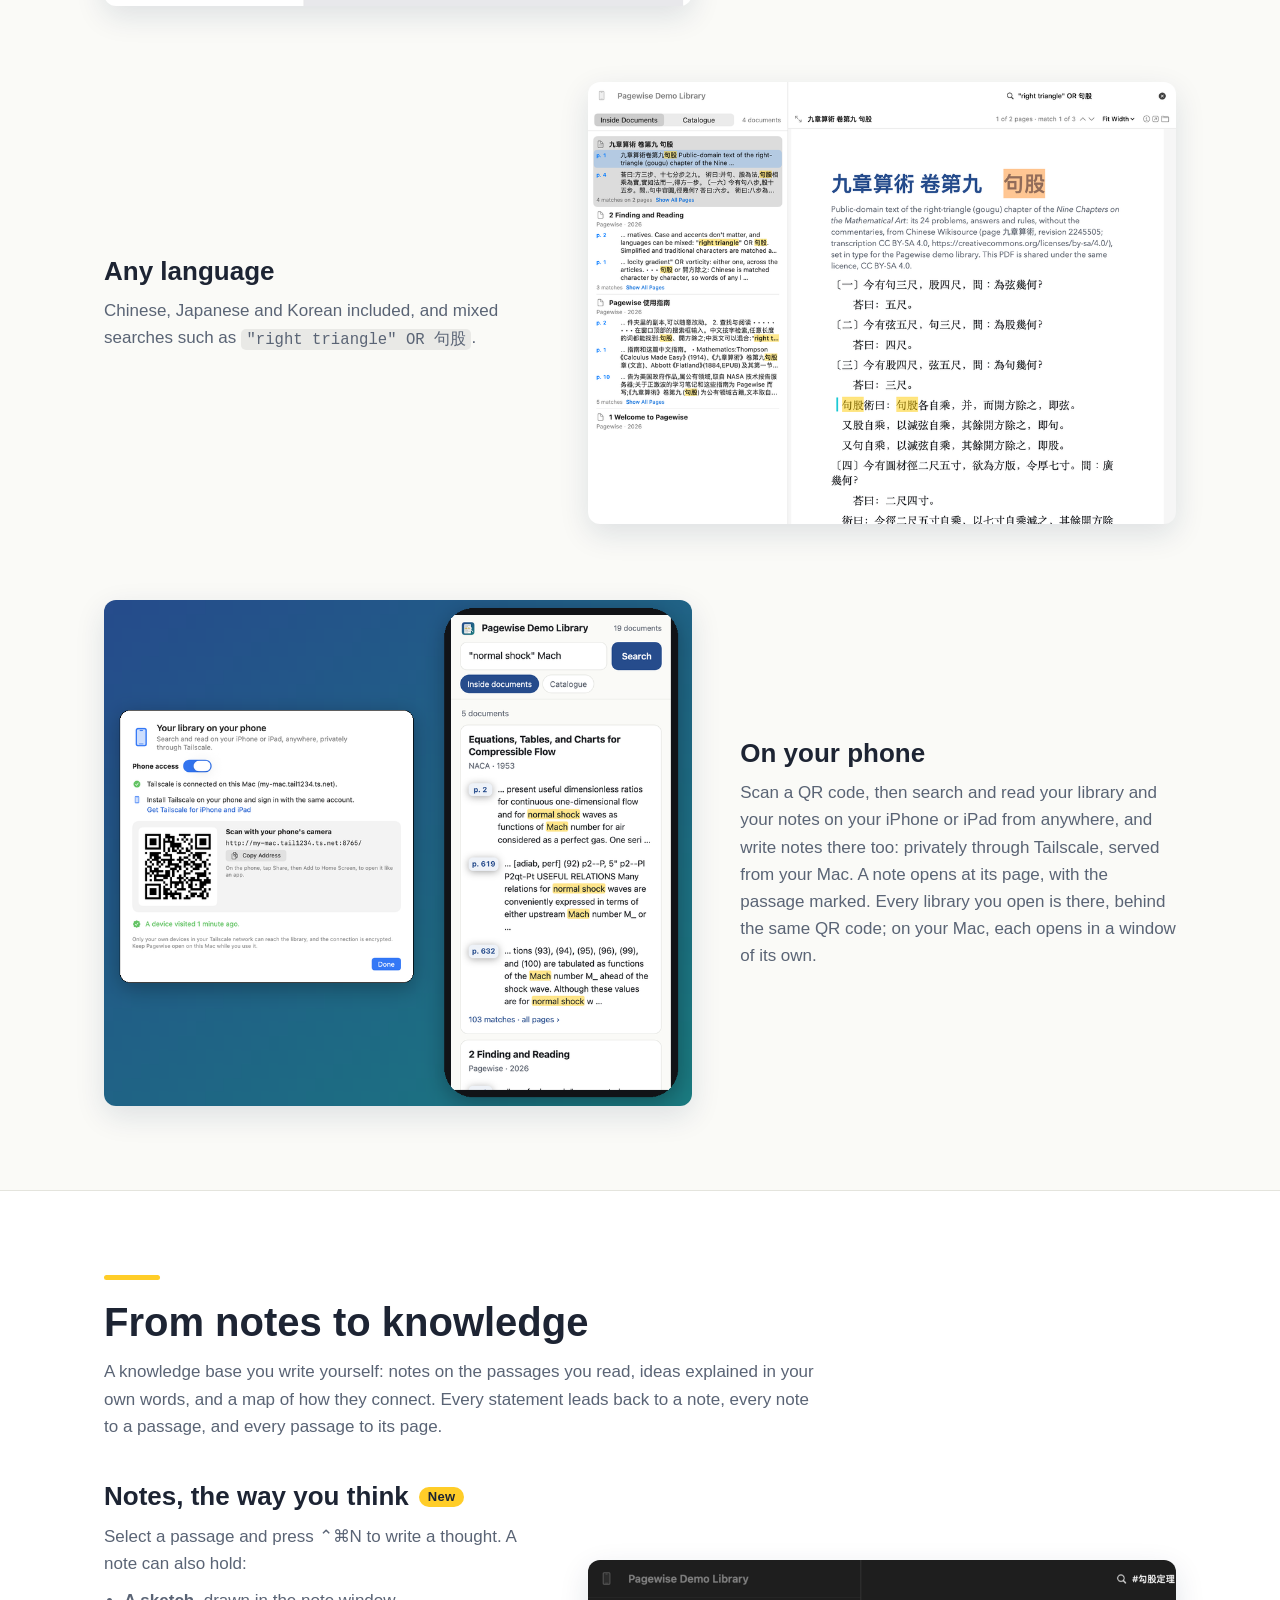
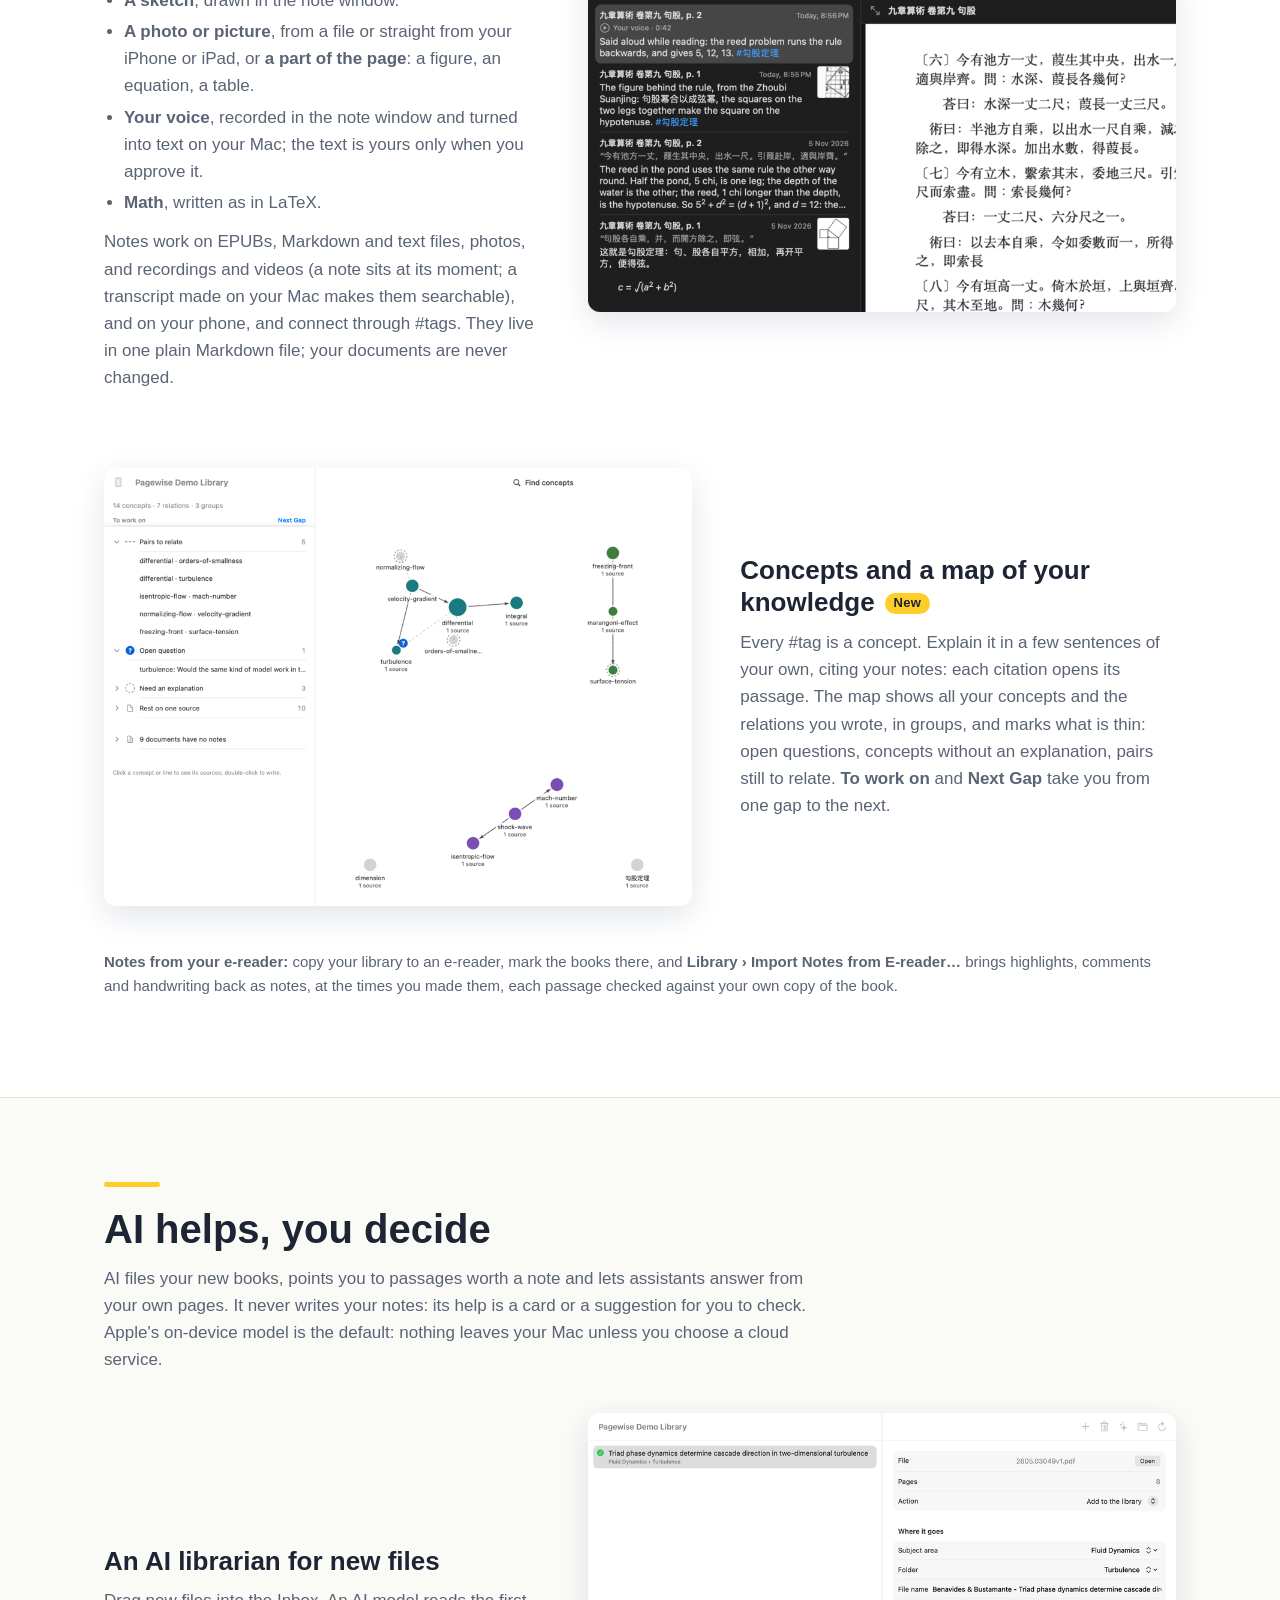
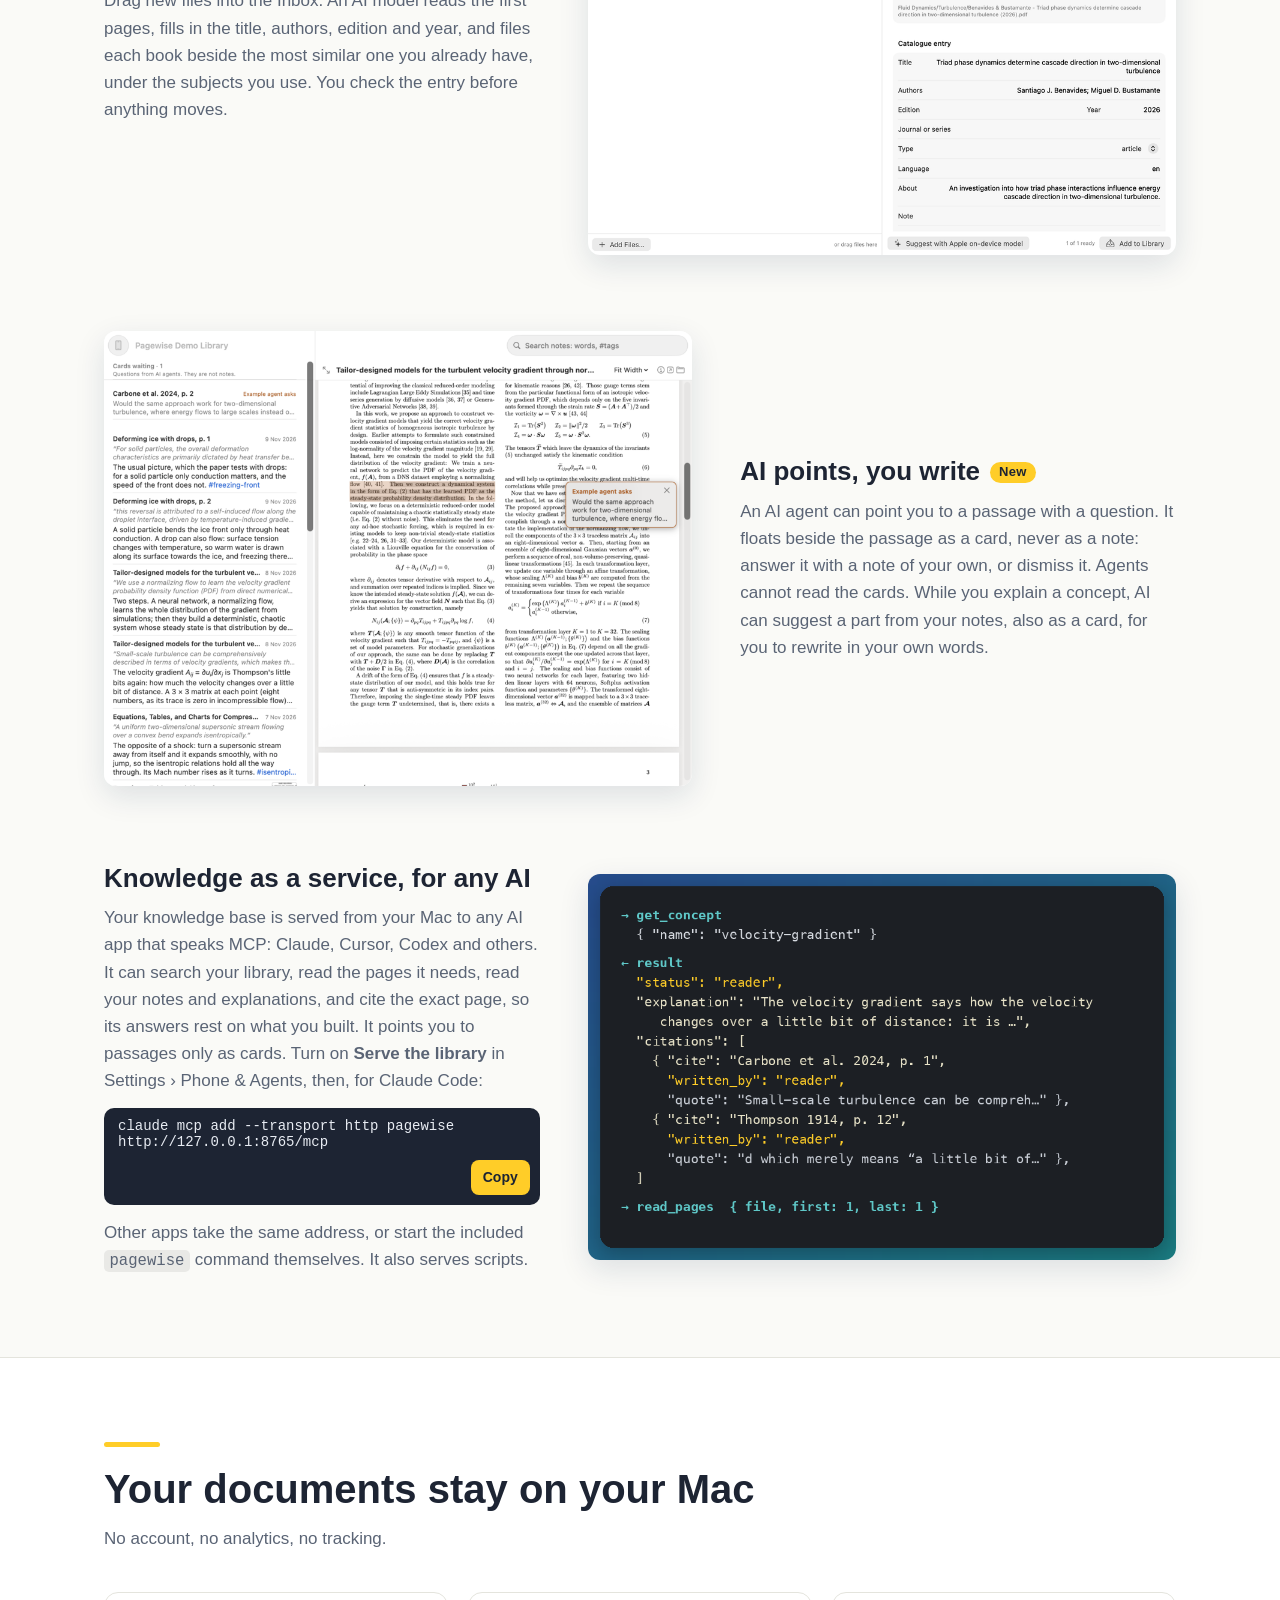
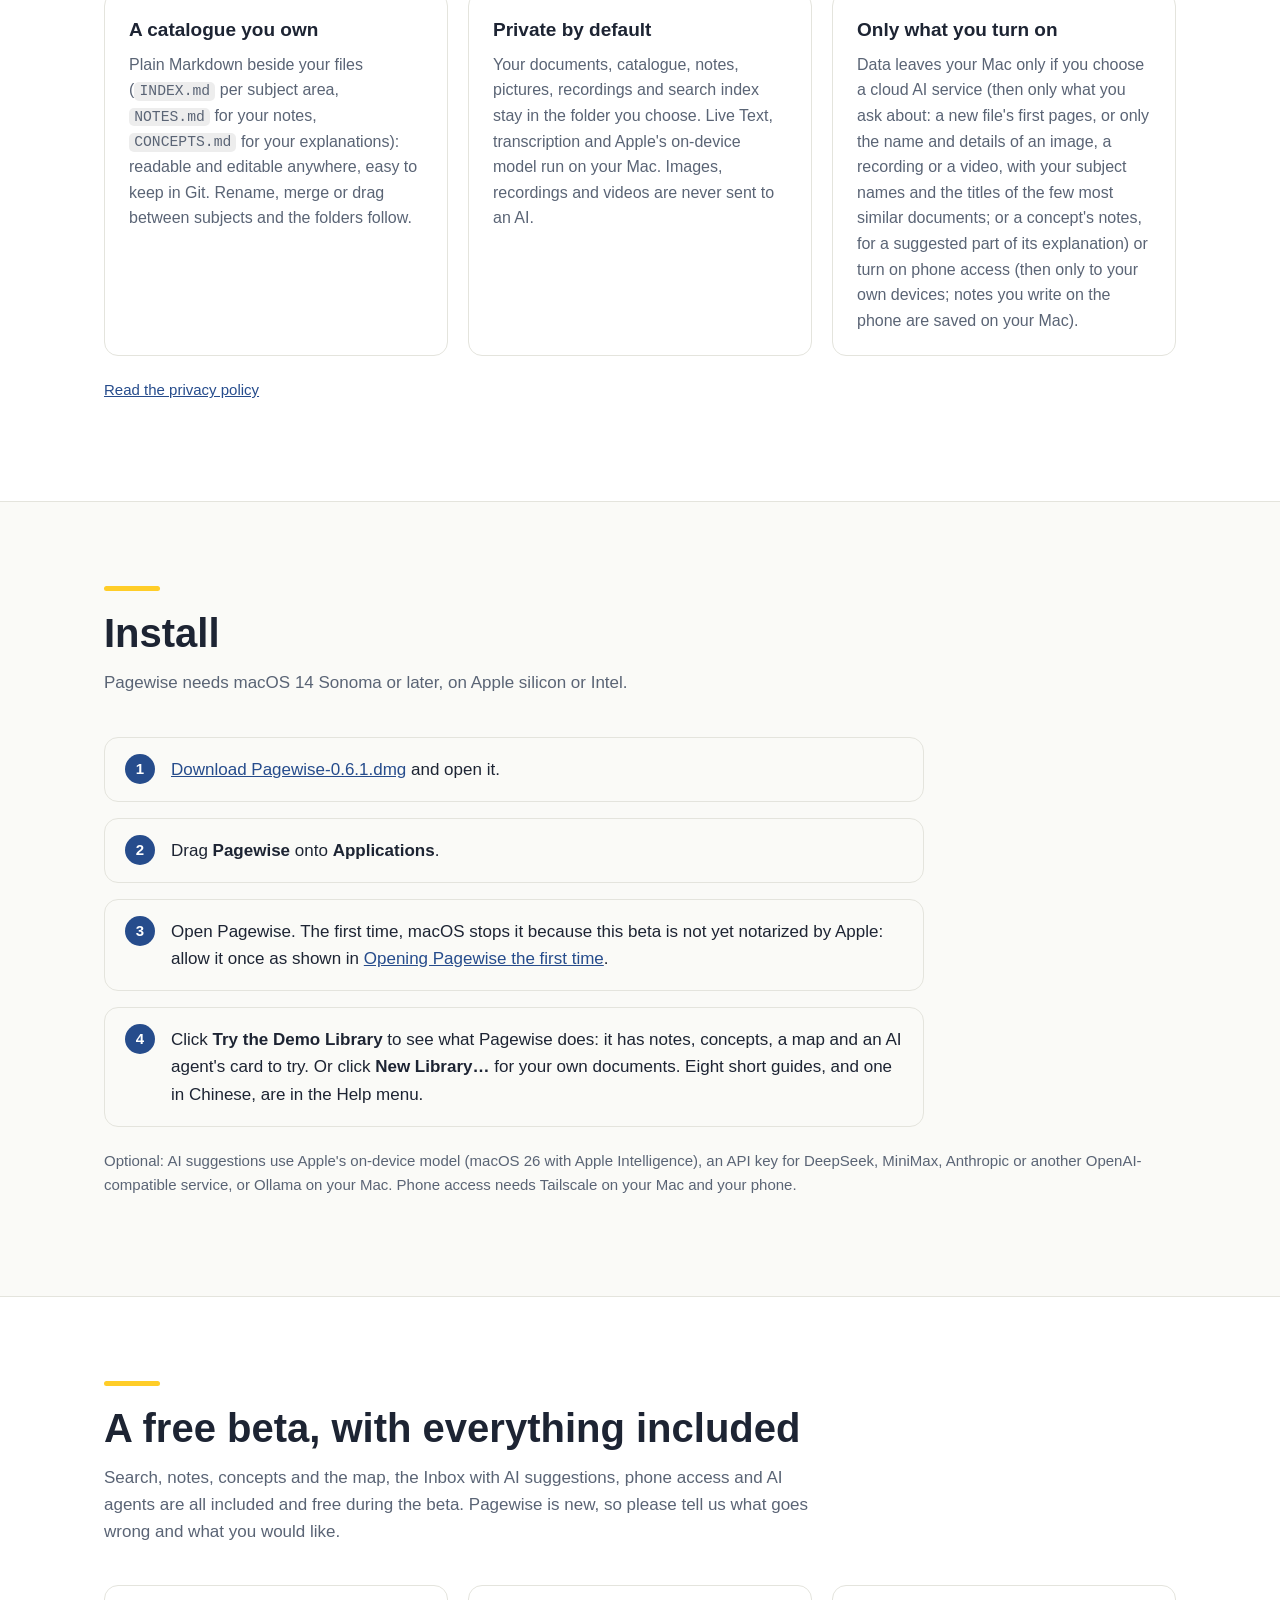
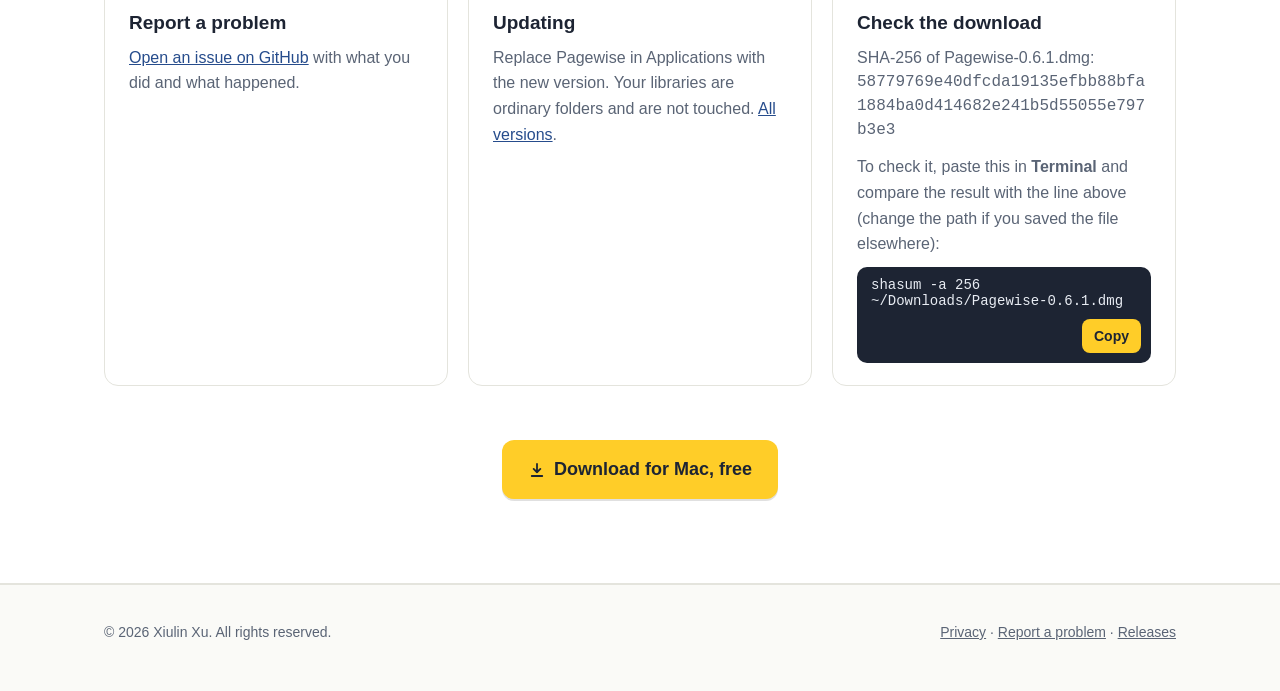
==== commit df623cef: "The page's opening and the README describe the whole library: videos, recordings, photos, Markdown -" ====
--- a/index.html
+++ b/index.html
@@ -6,9 +6,9 @@
 <title>Pagewise: a knowledge base you can trust</title>
 <meta name="title-en" content="Pagewise: a knowledge base you can trust">
 <meta name="title-zh" content="Pagewise：一个值得信赖的知识库">
-<meta name="description" content="A free Mac app (beta) for your library of PDFs and EPUBs: search inside every page, write notes on passages, explain ideas in your own words and see them connect on a map, every statement traced to its page. AI helps, but never writes your notes.">
+<meta name="description" content="A free Mac app (beta) for your library of PDFs, books, photos, recordings and videos: search inside every page and transcript, write notes on passages and moments, explain ideas in your own words and see them connect on a map, every statement traced to its source. AI helps, but never writes your notes.">
 <meta property="og:title" content="Pagewise: a knowledge base you can trust">
-<meta property="og:description" content="A free Mac app (beta) for your library of PDFs: search inside every page, write notes, explain ideas in your own words and see them connect on a map. AI helps, but never writes your notes.">
+<meta property="og:description" content="A free Mac app (beta) for your library of PDFs, books, photos, recordings and videos: search inside every page, write notes, explain ideas in your own words and see them connect on a map. AI helps, but never writes your notes.">
 <meta property="og:image" content="https://xxln.github.io/pagewise-app/assets/social-card.png">
 <meta property="og:url" content="https://xxln.github.io/pagewise-app/">
 <meta name="twitter:card" content="summary_large_image">
@@ -55,8 +55,8 @@
       <span class="zh">由你亲手建立，AI 从旁协助，任何 AI 都能使用。</span>
     </p>
     <p class="lead">
-      <span class="en">Pagewise is a Mac app for your library of PDFs and EPUBs. It searches inside every page and opens the document at the right page, with your words highlighted. As you read, you write notes on passages, explain ideas in your own words and see how they connect on a map, every statement traced back to its page. AI helps: it files new books, points you to passages and lets assistants cite your pages. It never writes your notes.</span>
-      <span class="zh">Pagewise 是一款管理 PDF 和 EPUB 资料库的 Mac 应用：在每一页里全文搜索，点一下就打开到那一页，搜索词高亮显示。阅读时，你在原文旁写下笔记，用自己的话解释概念，在一张地图上看到它们如何相连，每一句话都能追溯到原文那一页。AI 只是协助：为新书编目、把你引向值得一读的段落、让 AI 助手引用你的书页，但从不替你写笔记。</span>
+      <span class="en">Pagewise is a Mac app for your library: PDFs and EPUB books, Markdown and text files, photos, recordings and videos. It searches inside every page and every transcript, and opens the document at the right page or moment, with your words highlighted. As you read, watch and listen, you write notes on passages and moments, explain ideas in your own words and see how they connect on a map, every statement traced back to its source. AI helps: it files new documents, points you to passages and lets assistants cite your pages. It never writes your notes.</span>
+      <span class="zh">Pagewise 是一款管理个人资料库的 Mac 应用：PDF 和 EPUB 电子书、Markdown 和纯文本文件、照片、录音和视频都能放进来。它在每一页、每份转写稿里全文搜索，点一下就打开到对应的那一页或那个时刻，搜索词高亮显示。阅读、观看和收听时，你在段落旁或某个时刻写下笔记，用自己的话解释概念，在一张地图上看到它们如何相连，每一句话都能追溯到出处。AI 只是协助：为新文档编目、把你引向值得一读的段落、让 AI 助手引用你的书页，但从不替你写笔记。</span>
     </p>
     <a class="btn big" href="https://github.com/xxln/pagewise-app/releases/download/v0.6.1/Pagewise-0.6.1.dmg">
       <svg viewBox="0 0 24 24" fill="none" stroke="currentColor" stroke-width="2.4" stroke-linecap="round" stroke-linejoin="round" aria-hidden="true"><path d="M12 4v11m0 0-4.5-4.5M12 15l4.5-4.5M5 20h14"/></svg>
@@ -125,10 +125,10 @@
 <section id="features">
   <div class="wrap">
     <div class="bar"></div>
-    <h2><span class="en">Your PDFs, searchable to the page</span><span class="zh">你的 PDF，搜到每一页</span></h2>
-    <p class="sub">
-      <span class="en">Books, papers, lecture notes and standards in one private library on your Mac, with a catalogue you own.</span>
-      <span class="zh">书、论文、讲义、标准，都放进你 Mac 上的私人资料库，目录完全归你所有。</span>
+    <h2><span class="en">Your library, searchable to the page</span><span class="zh">你的资料库，搜到每一页</span></h2>
+    <p class="sub">
+      <span class="en">Books, papers, lecture notes, standards, recordings and videos in one private library on your Mac, with a catalogue you own.</span>
+      <span class="zh">书、论文、讲义、标准、录音和视频，都放进你 Mac 上的私人资料库，目录完全归你所有。</span>
     </p>
 
     <div class="features">
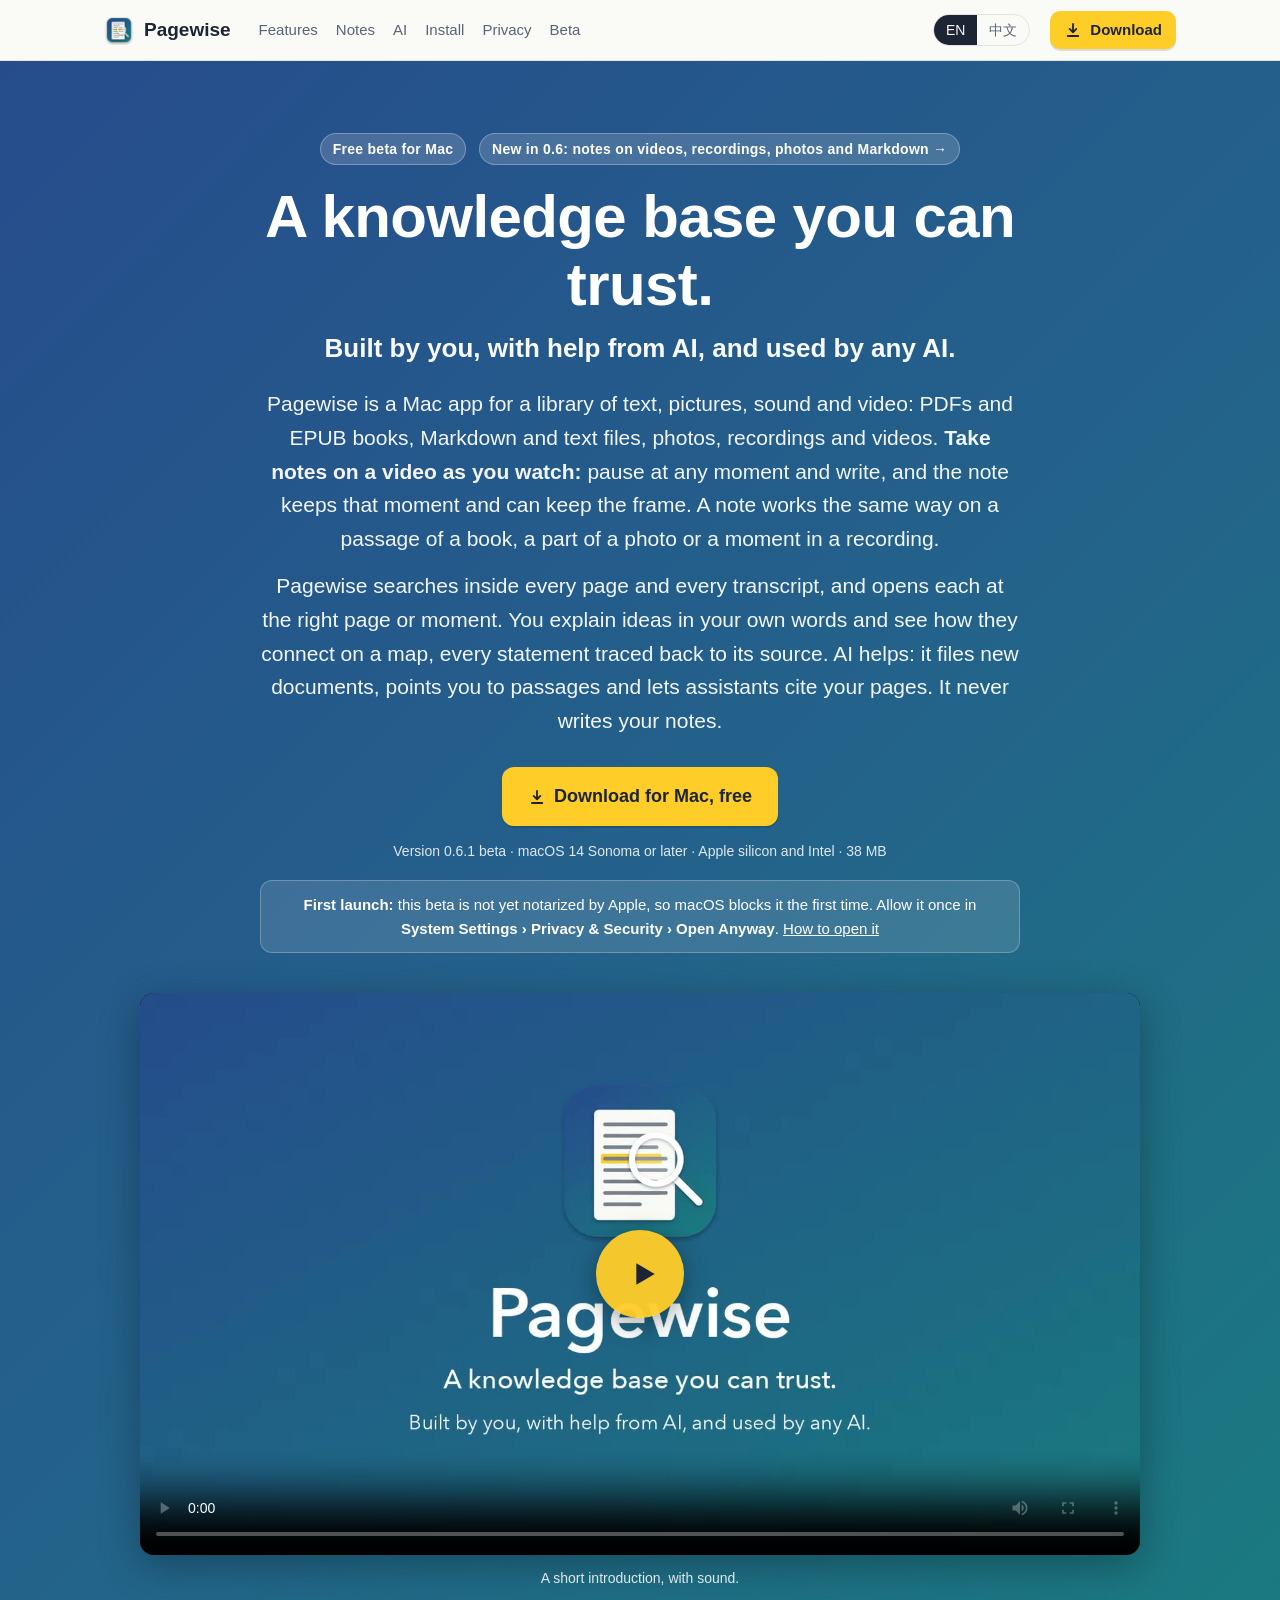
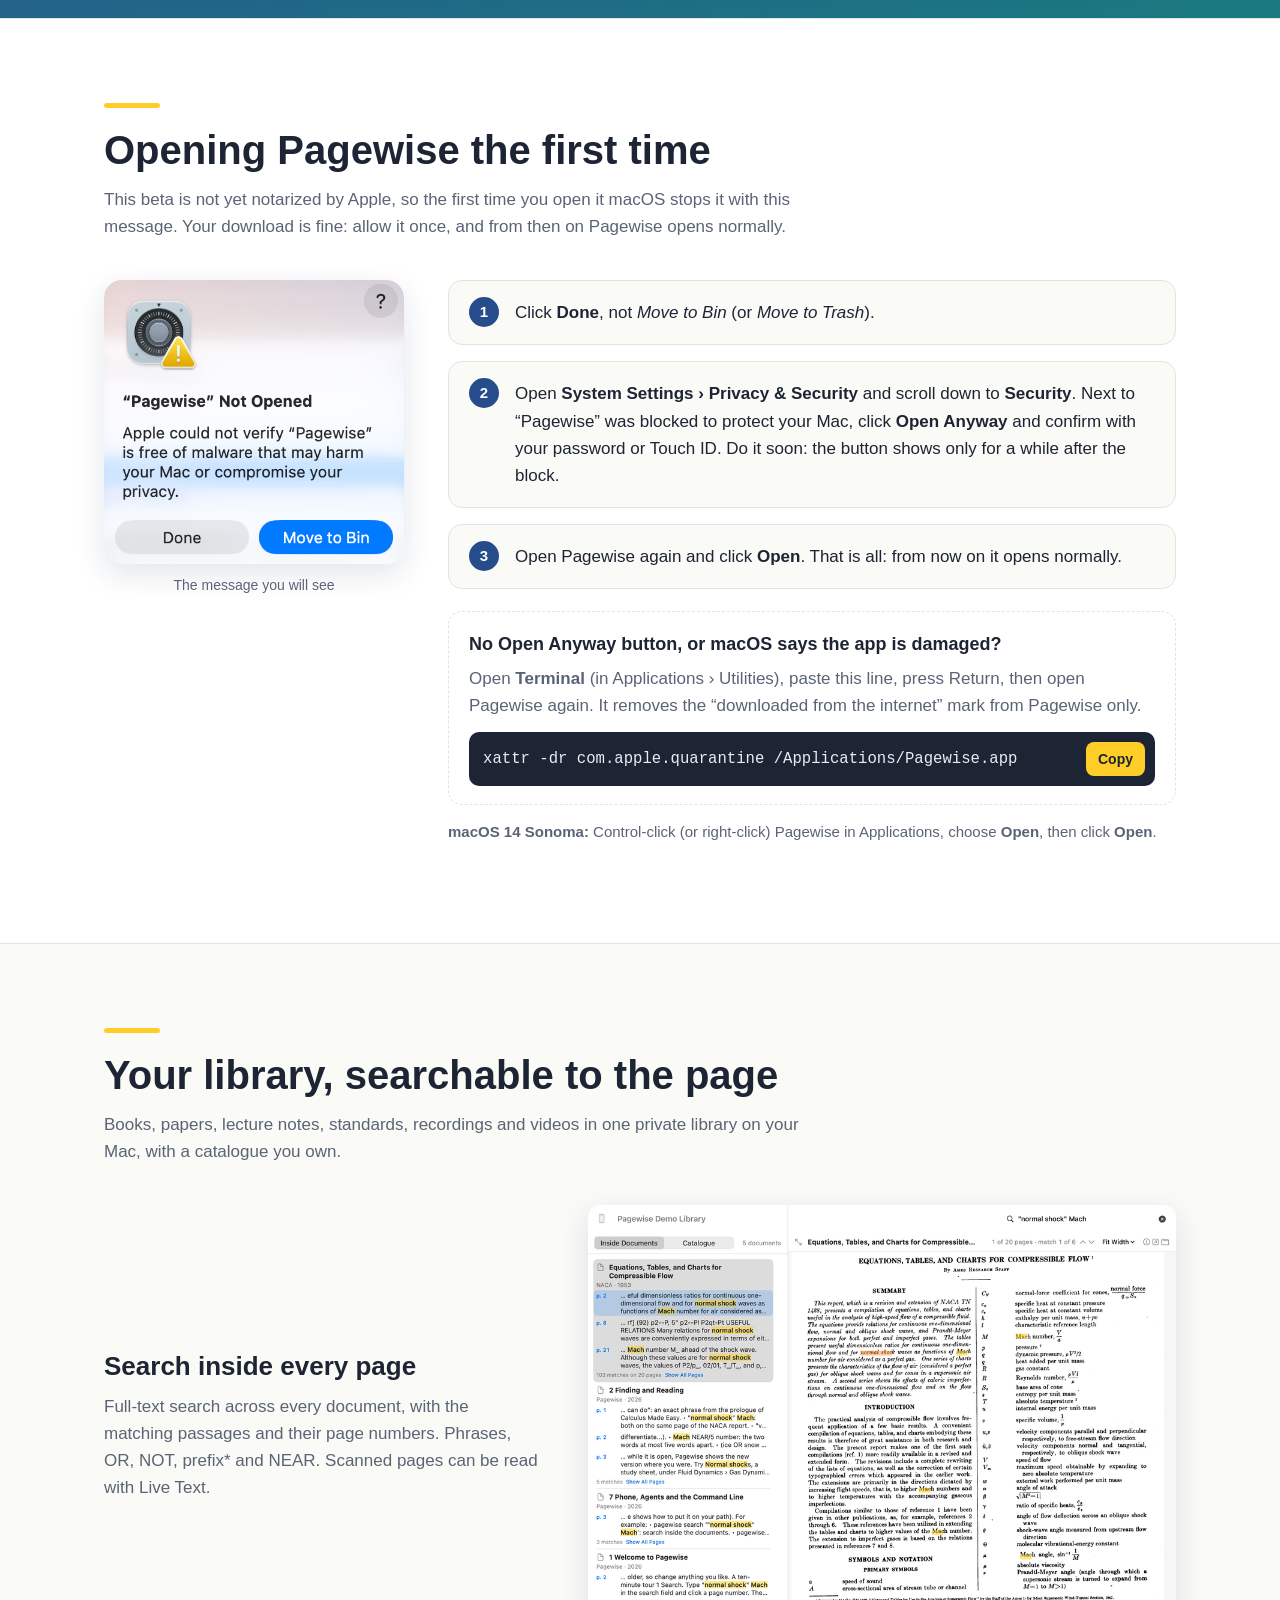
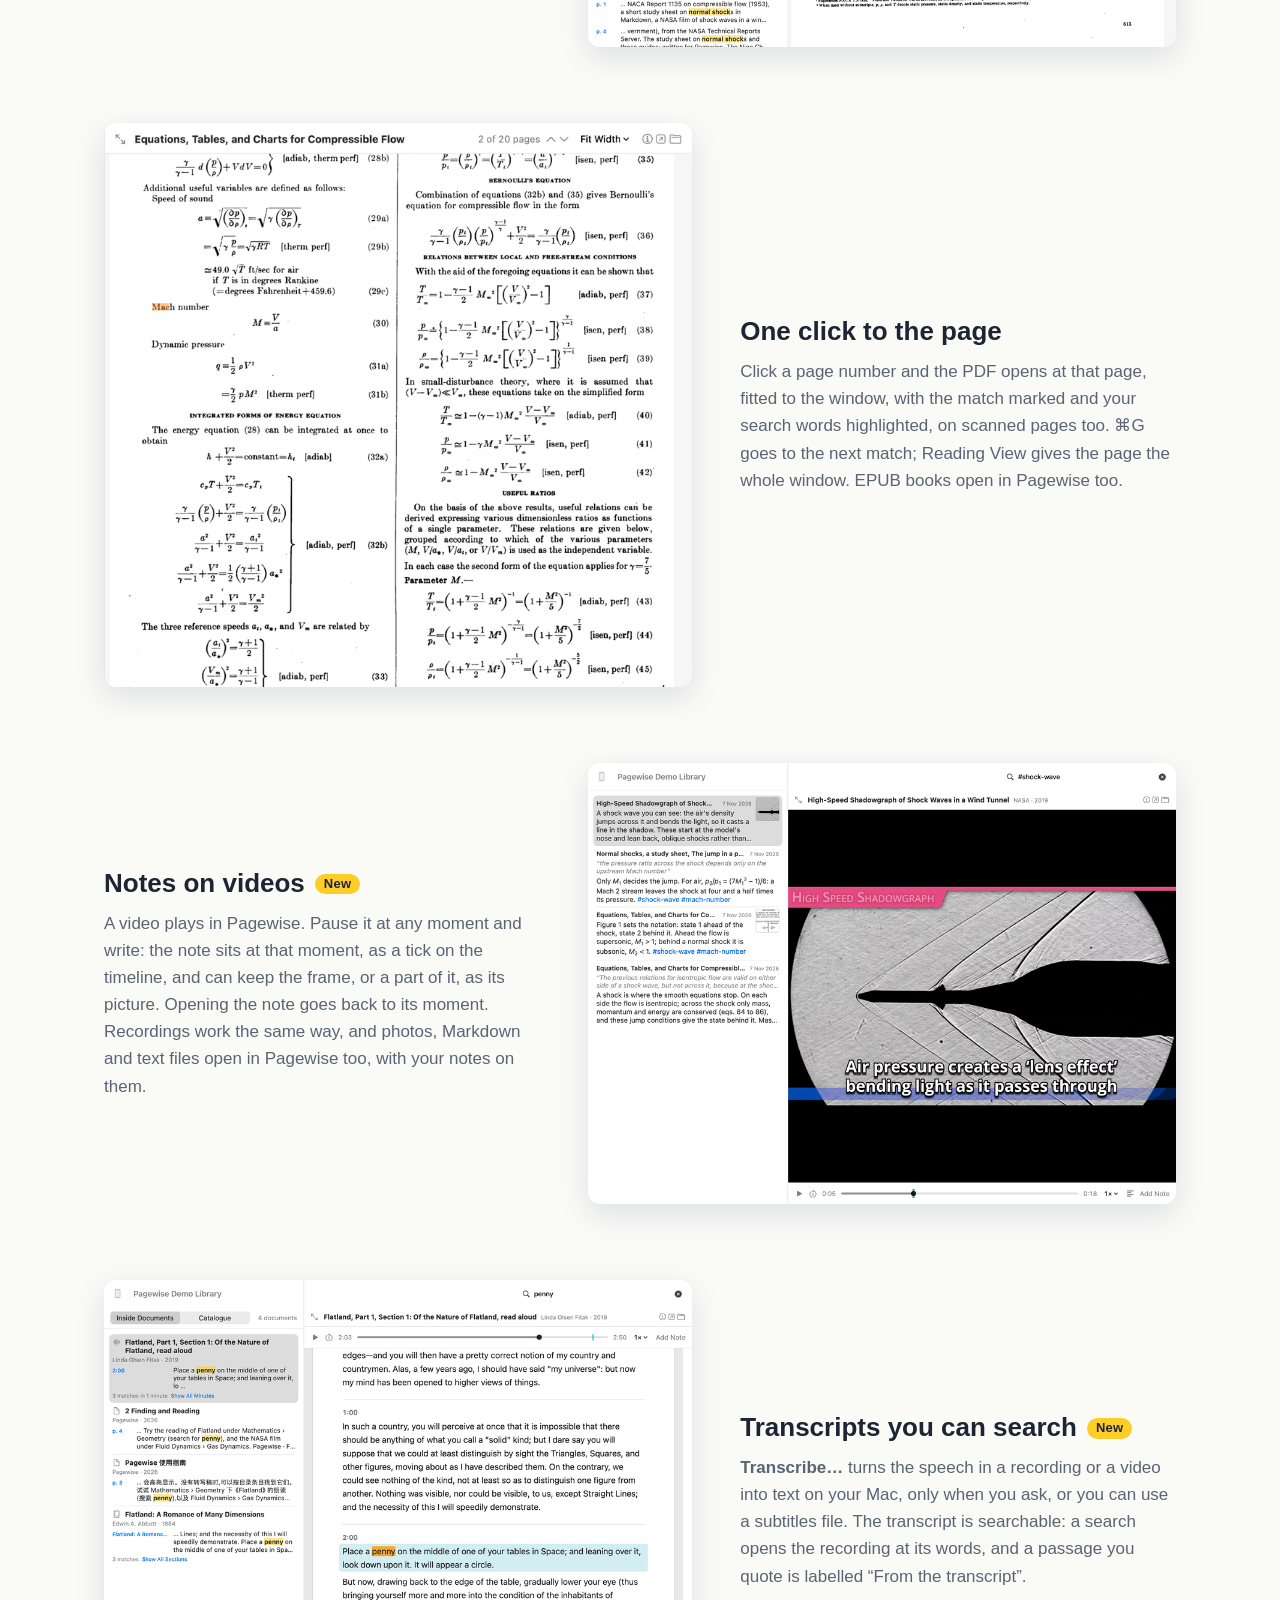
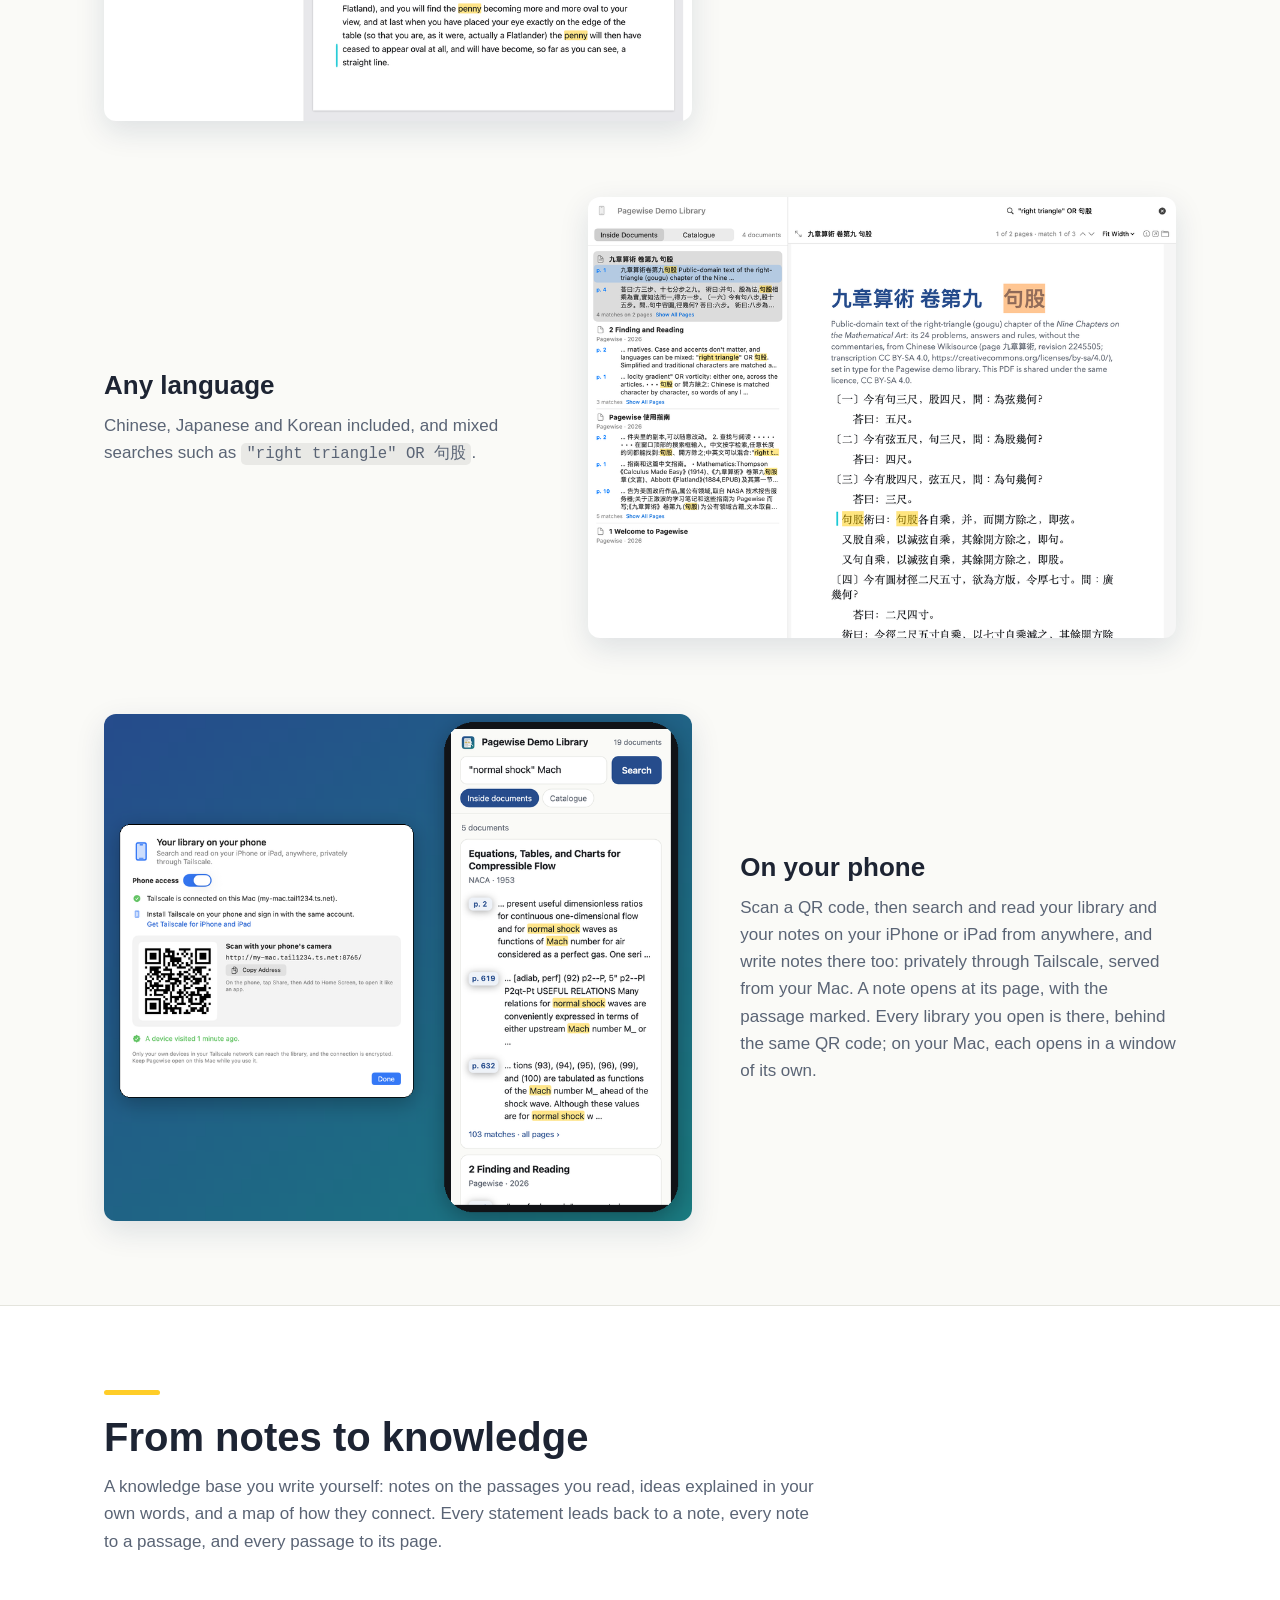
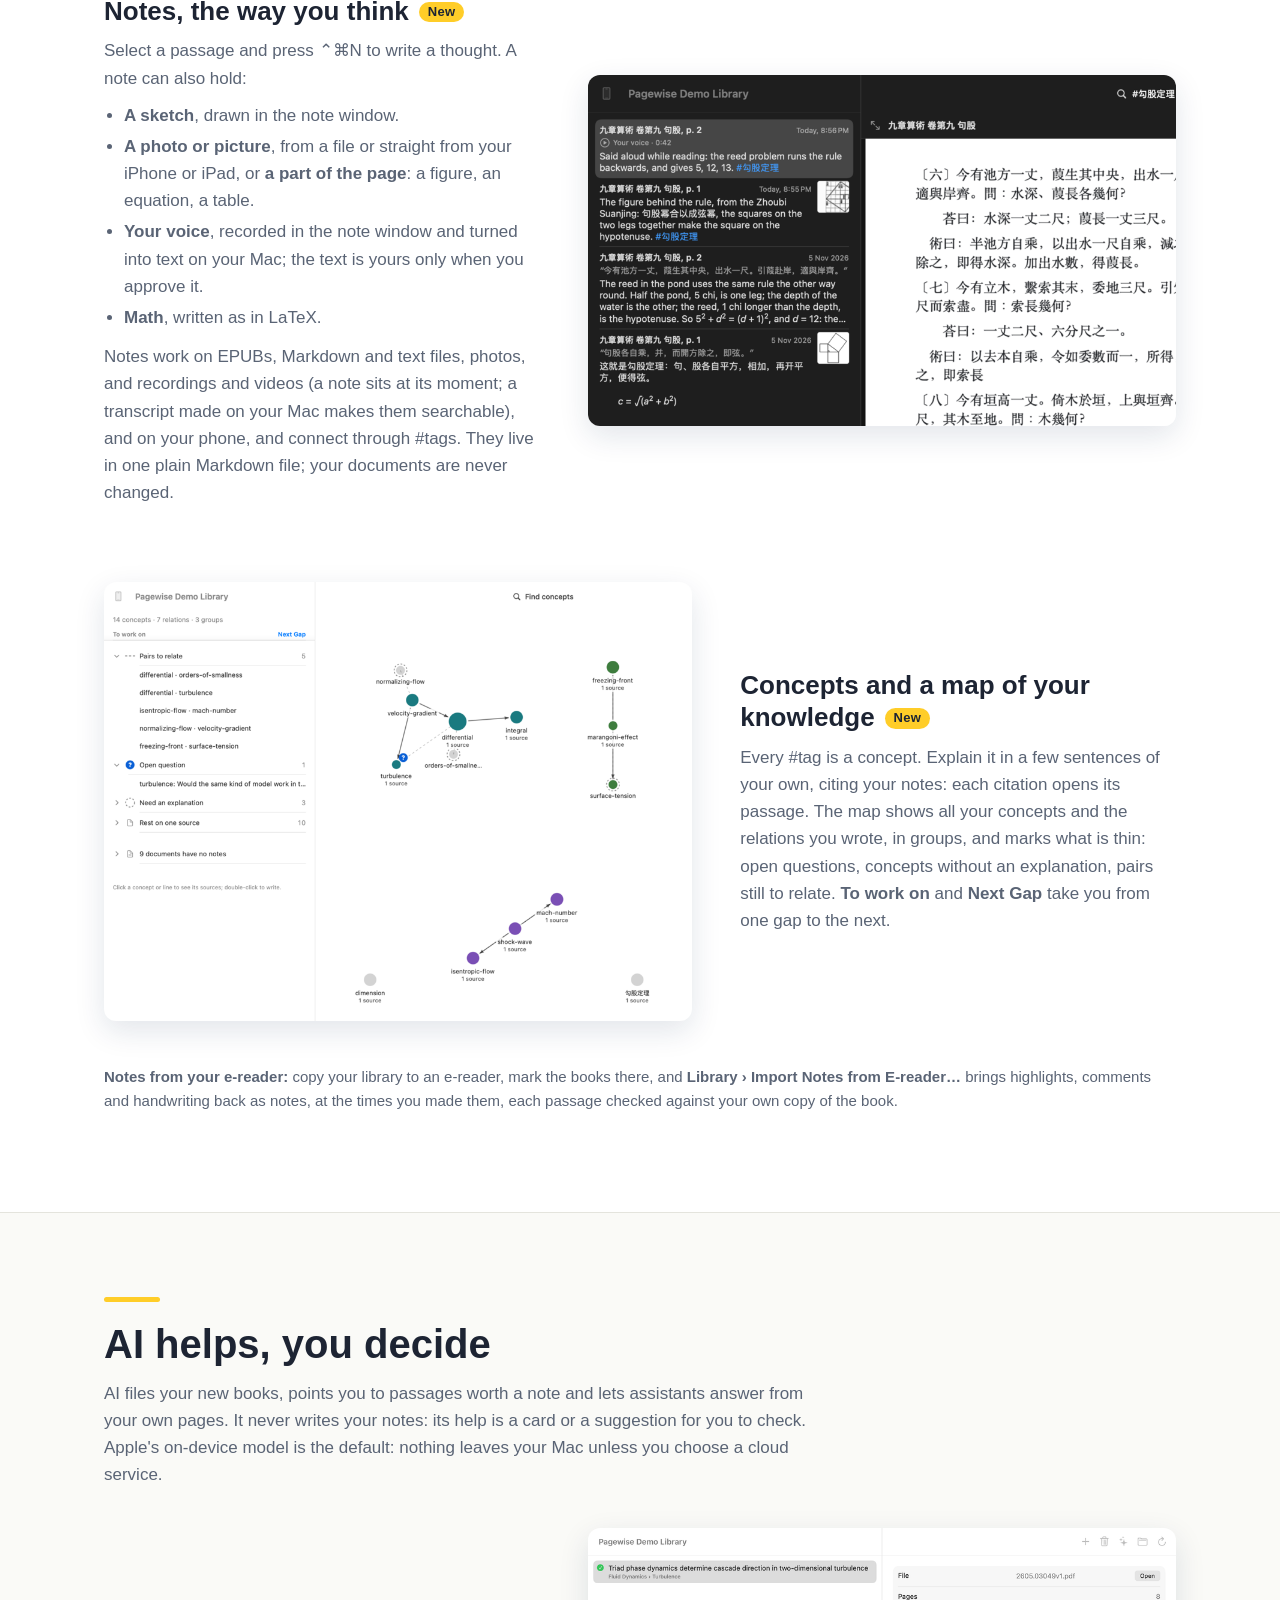
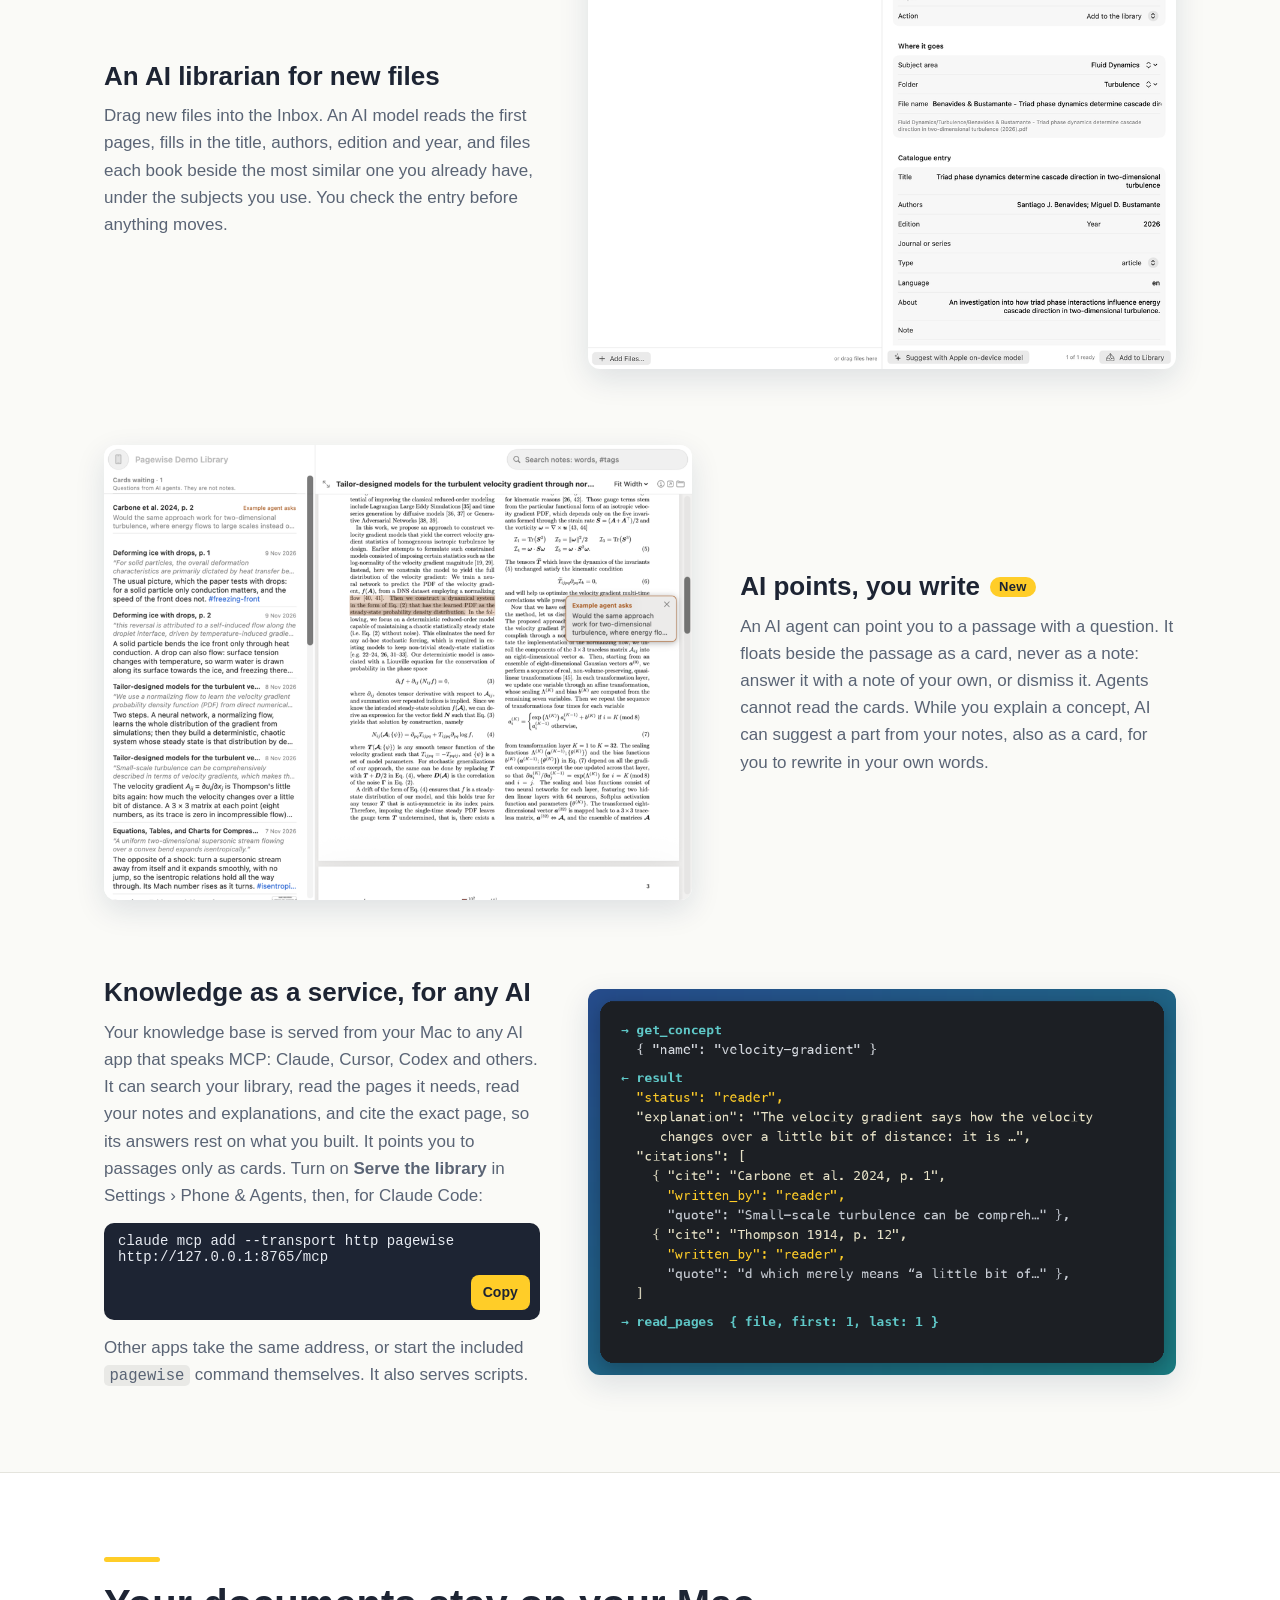
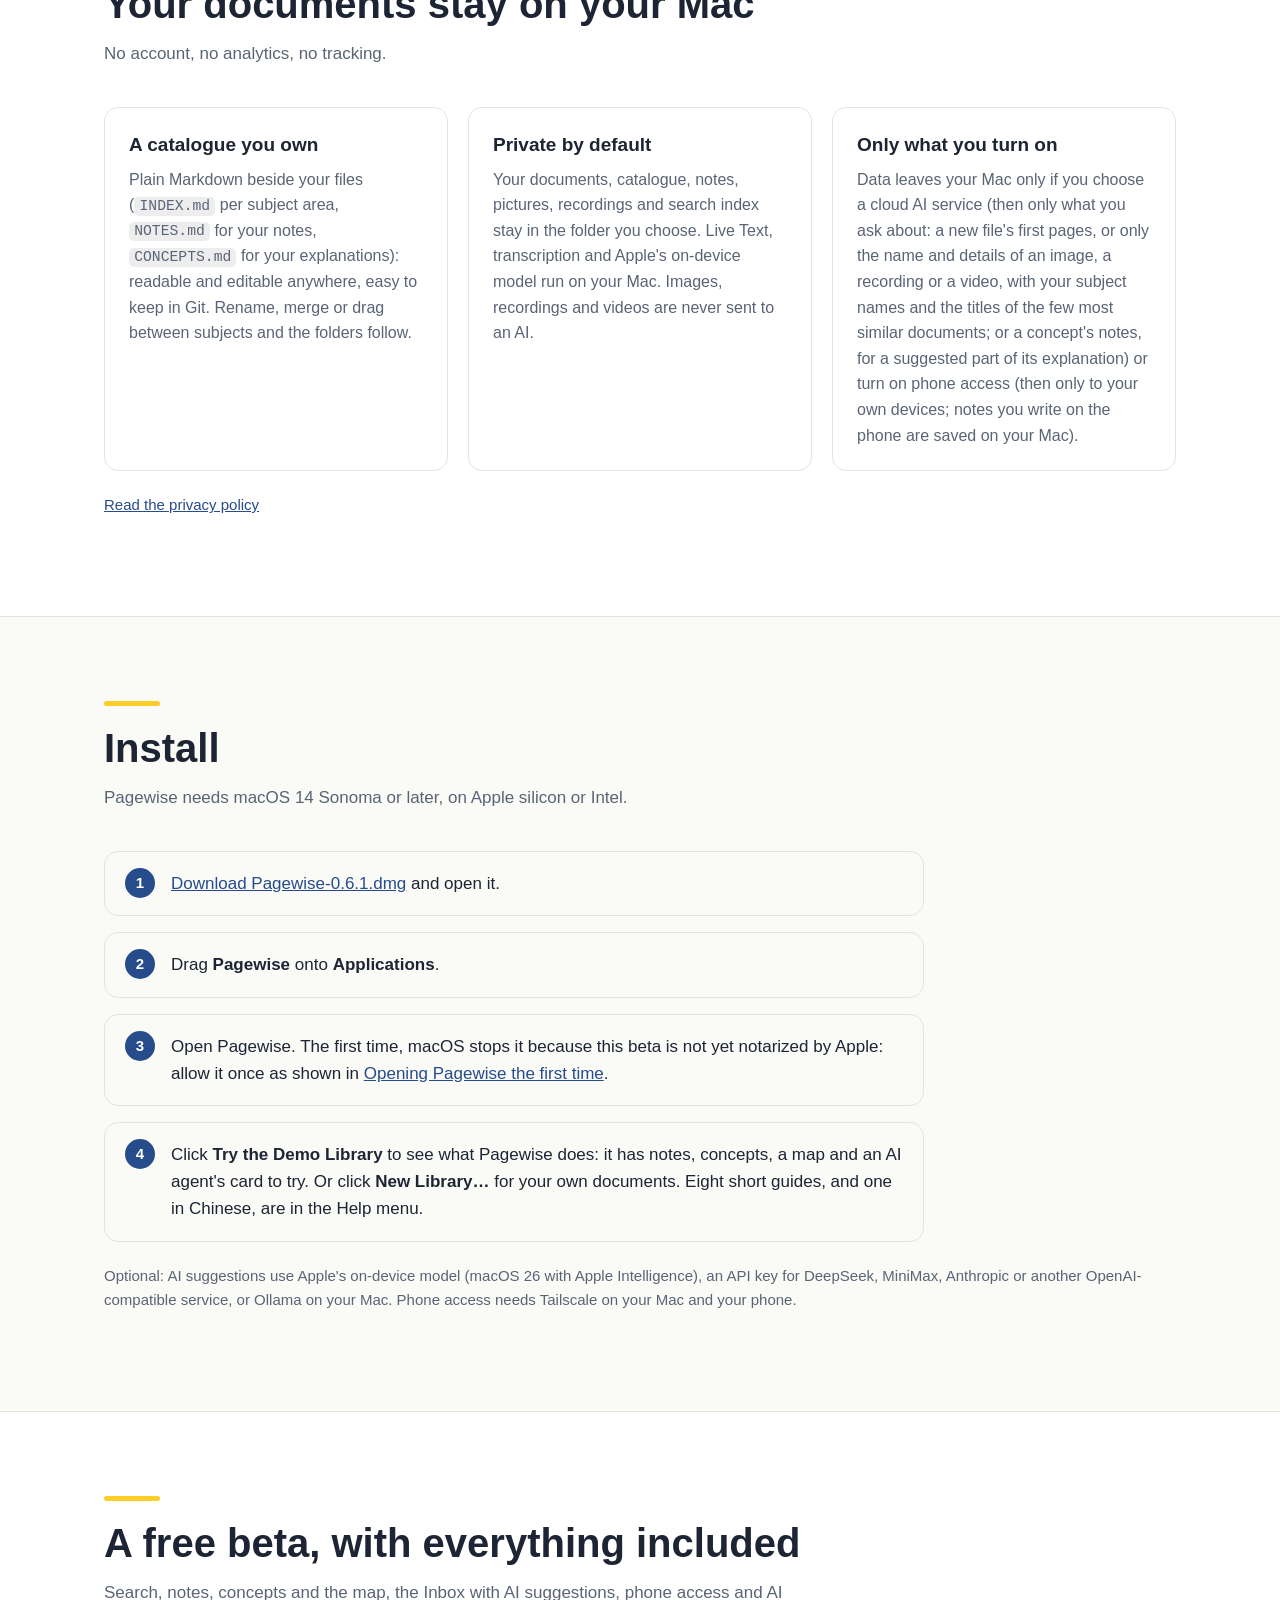
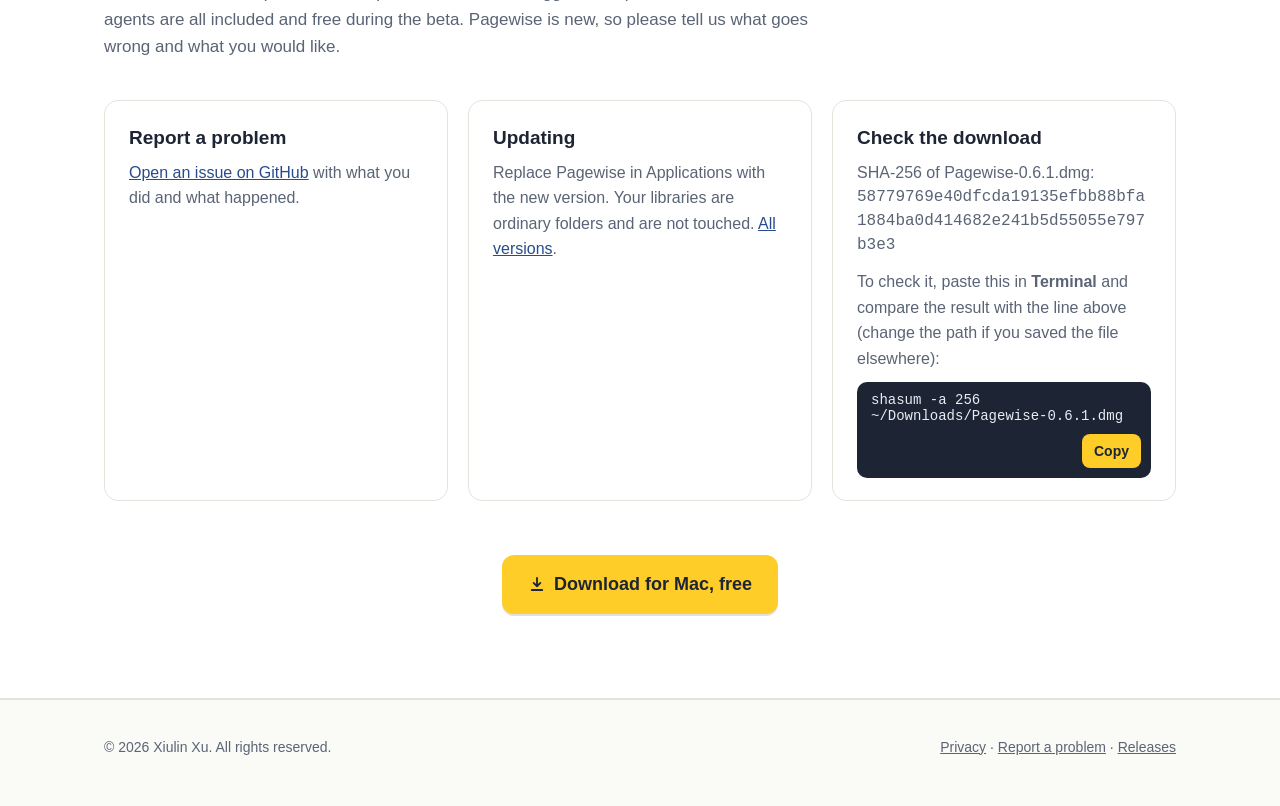
==== commit ae98992e: "The page's opening stresses notes on videos and a library of text, pictures, sound and video: the le" ====
--- a/index.html
+++ b/index.html
@@ -6,9 +6,9 @@
 <title>Pagewise: a knowledge base you can trust</title>
 <meta name="title-en" content="Pagewise: a knowledge base you can trust">
 <meta name="title-zh" content="Pagewise：一个值得信赖的知识库">
-<meta name="description" content="A free Mac app (beta) for your library of PDFs, books, photos, recordings and videos: search inside every page and transcript, write notes on passages and moments, explain ideas in your own words and see them connect on a map, every statement traced to its source. AI helps, but never writes your notes.">
+<meta name="description" content="A free Mac app (beta) for a library of text, pictures, sound and video. Take notes on a video as you watch: pause at any moment and write, and the note keeps that moment and can keep the frame. Notes on books, photos and recordings too. Search inside every page and transcript, explain ideas in your own words, every statement traced to its source. AI helps, but never writes your notes.">
 <meta property="og:title" content="Pagewise: a knowledge base you can trust">
-<meta property="og:description" content="A free Mac app (beta) for your library of PDFs, books, photos, recordings and videos: search inside every page, write notes, explain ideas in your own words and see them connect on a map. AI helps, but never writes your notes.">
+<meta property="og:description" content="A free Mac app (beta) for a library of text, pictures, sound and video. Take notes on a video as you watch, and on books, photos and recordings too. Search every page and transcript, explain ideas in your own words. AI helps, but never writes your notes.">
 <meta property="og:image" content="https://xxln.github.io/pagewise-app/assets/social-card.png">
 <meta property="og:url" content="https://xxln.github.io/pagewise-app/">
 <meta name="twitter:card" content="summary_large_image">
@@ -54,9 +54,13 @@
       <span class="en">Built by you, with help from AI, and used by any AI.</span>
       <span class="zh">由你亲手建立，AI 从旁协助，任何 AI 都能使用。</span>
     </p>
+    <p class="lead top">
+      <span class="en">Pagewise is a Mac app for a library of text, pictures, sound and video: PDFs and EPUB books, Markdown and text files, photos, recordings and videos. <b>Take notes on a video as you watch:</b> pause at any moment and write, and the note keeps that moment and can keep the frame. A note works the same way on a passage of a book, a part of a photo or a moment in a recording.</span>
+      <span class="zh">Pagewise 是一款 Mac 应用，文字、图片、声音和视频都能放进同一个资料库：PDF 和 EPUB 电子书、Markdown 和纯文本文件、照片、录音和视频。<b>边看视频边记笔记：</b>在任何时刻暂停、写下想法，笔记就记住这个时刻，还能留下那一帧画面。书里的一段话、照片的一部分、录音里的某个时刻，也都能这样写笔记。</span>
+    </p>
     <p class="lead">
-      <span class="en">Pagewise is a Mac app for your library: PDFs and EPUB books, Markdown and text files, photos, recordings and videos. It searches inside every page and every transcript, and opens the document at the right page or moment, with your words highlighted. As you read, watch and listen, you write notes on passages and moments, explain ideas in your own words and see how they connect on a map, every statement traced back to its source. AI helps: it files new documents, points you to passages and lets assistants cite your pages. It never writes your notes.</span>
-      <span class="zh">Pagewise 是一款管理个人资料库的 Mac 应用：PDF 和 EPUB 电子书、Markdown 和纯文本文件、照片、录音和视频都能放进来。它在每一页、每份转写稿里全文搜索，点一下就打开到对应的那一页或那个时刻，搜索词高亮显示。阅读、观看和收听时，你在段落旁或某个时刻写下笔记，用自己的话解释概念，在一张地图上看到它们如何相连，每一句话都能追溯到出处。AI 只是协助：为新文档编目、把你引向值得一读的段落、让 AI 助手引用你的书页，但从不替你写笔记。</span>
+      <span class="en">Pagewise searches inside every page and every transcript, and opens each at the right page or moment. You explain ideas in your own words and see how they connect on a map, every statement traced back to its source. AI helps: it files new documents, points you to passages and lets assistants cite your pages. It never writes your notes.</span>
+      <span class="zh">Pagewise 在每一页、每份转写稿里全文搜索，打开到对应的那一页或那个时刻。你用自己的话解释概念，在一张地图上看到它们如何相连，每一句话都能追溯到出处。AI 只是协助：为新文档编目、把你引向值得一读的段落、让 AI 助手引用你的书页，但从不替你写笔记。</span>
     </p>
     <a class="btn big" href="https://github.com/xxln/pagewise-app/releases/download/v0.6.1/Pagewise-0.6.1.dmg">
       <svg viewBox="0 0 24 24" fill="none" stroke="currentColor" stroke-width="2.4" stroke-linecap="round" stroke-linejoin="round" aria-hidden="true"><path d="M12 4v11m0 0-4.5-4.5M12 15l4.5-4.5M5 20h14"/></svg>
--- a/assets/site.css
+++ b/assets/site.css
@@ -82,6 +82,7 @@
 .hero h1 { font-size: clamp(34px, 5.6vw, 60px); line-height: 1.12; margin: 18px auto 14px; max-width: 900px; letter-spacing: -0.01em; }
 .hero p.tagline { font-size: clamp(19px, 2.5vw, 26px); font-weight: 600; max-width: 800px; margin: -4px auto 18px; opacity: 0.97; }
 .hero p.lead { font-size: clamp(17px, 2.1vw, 21px); max-width: 760px; margin: 0 auto 30px; opacity: 0.94; }
+.hero p.lead.top { margin-bottom: 14px; }
 .meta { font-size: 14px; opacity: 0.85; margin: 14px 0 6px; }
 .notice { max-width: 760px; margin: 18px auto 0; padding: 12px 16px; border-radius: 12px; background: rgba(255, 255, 255, 0.12); border: 1px solid rgba(255, 255, 255, 0.25); font-size: 15px; line-height: 1.55; }
 .notice a { color: #fff; }
